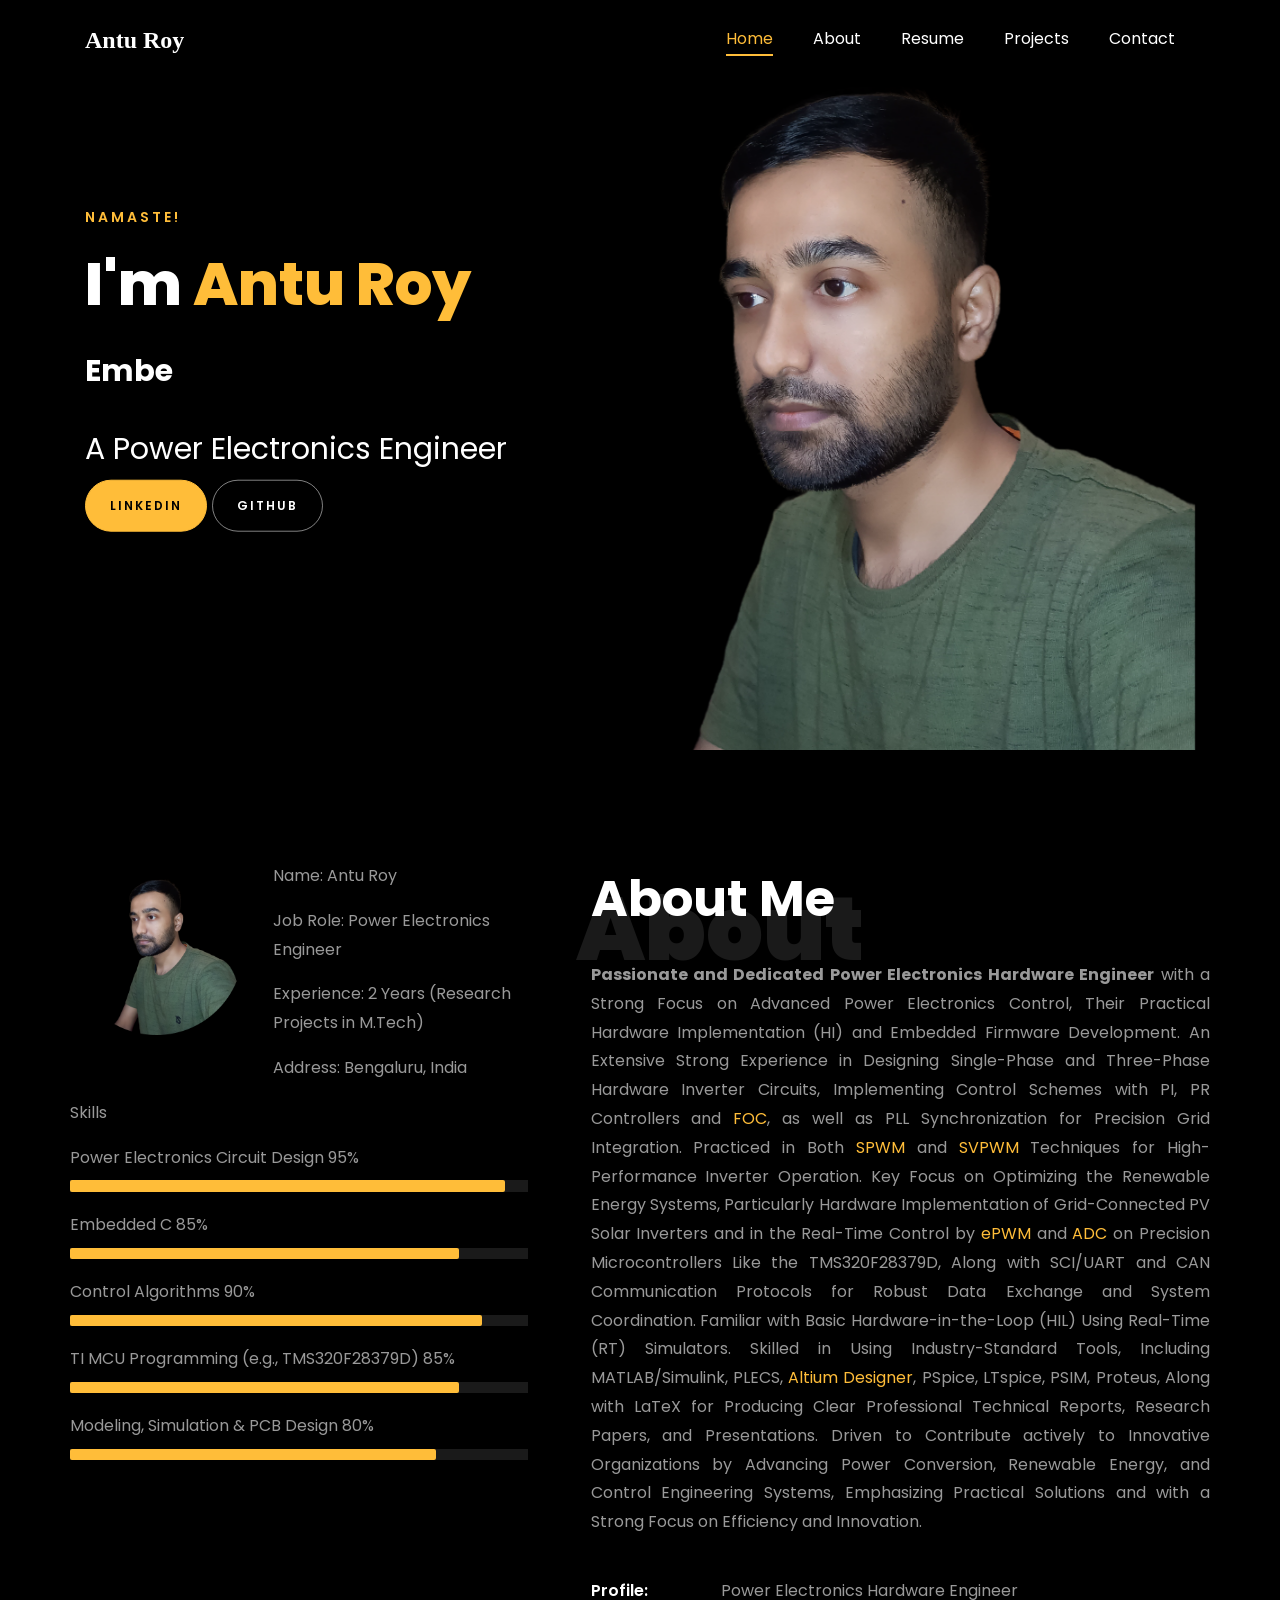
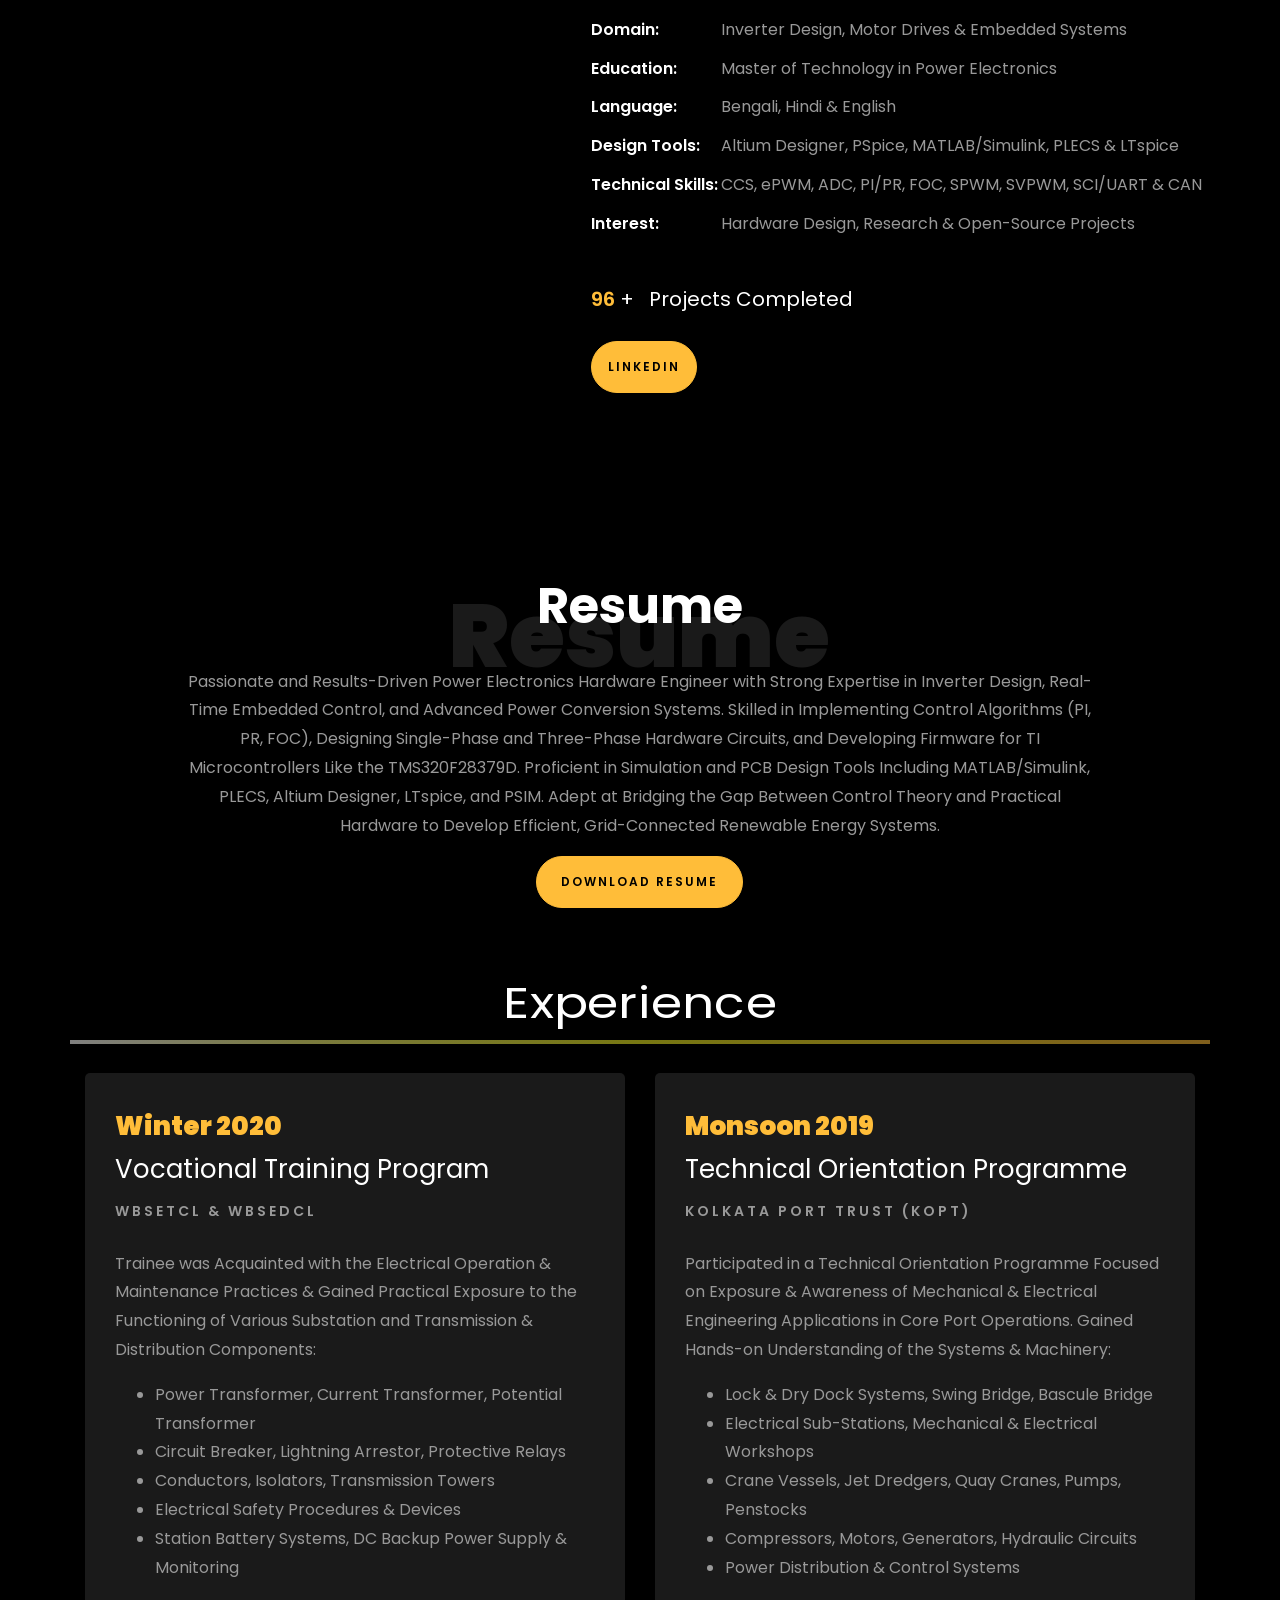
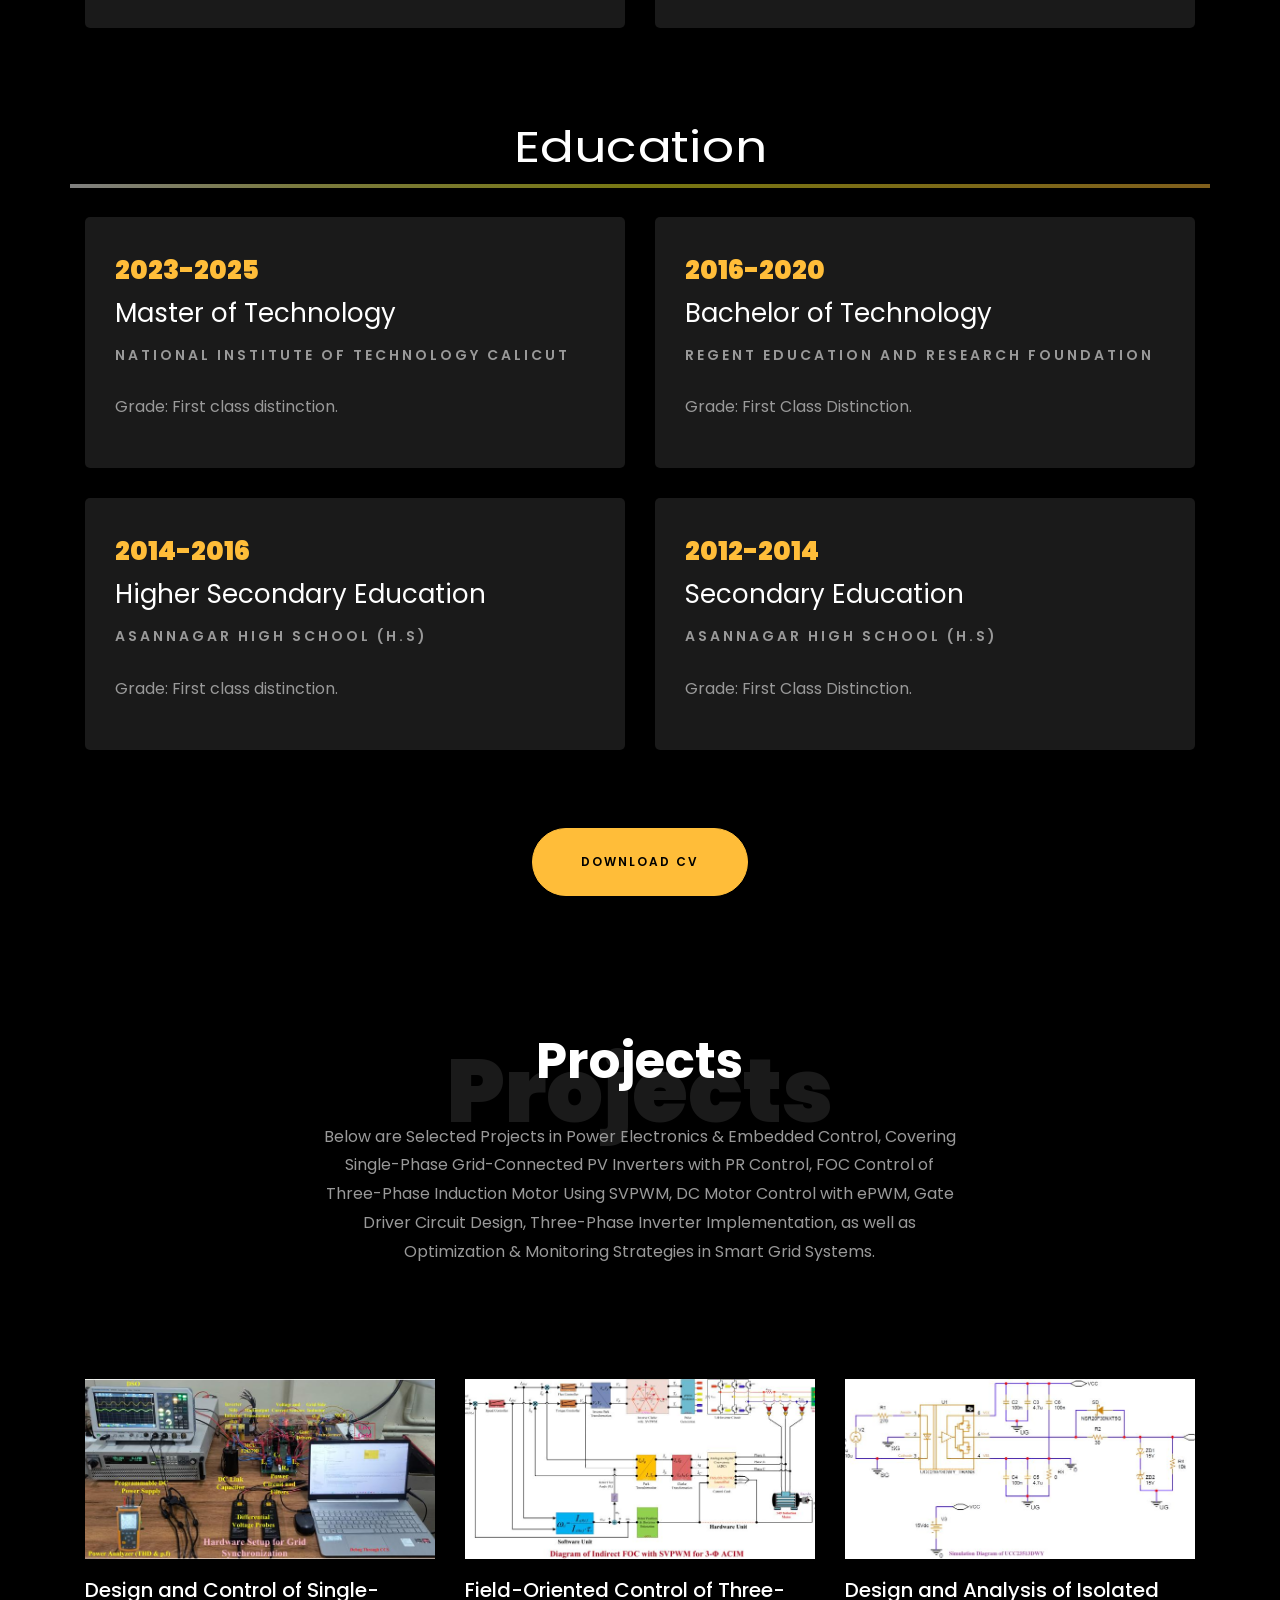
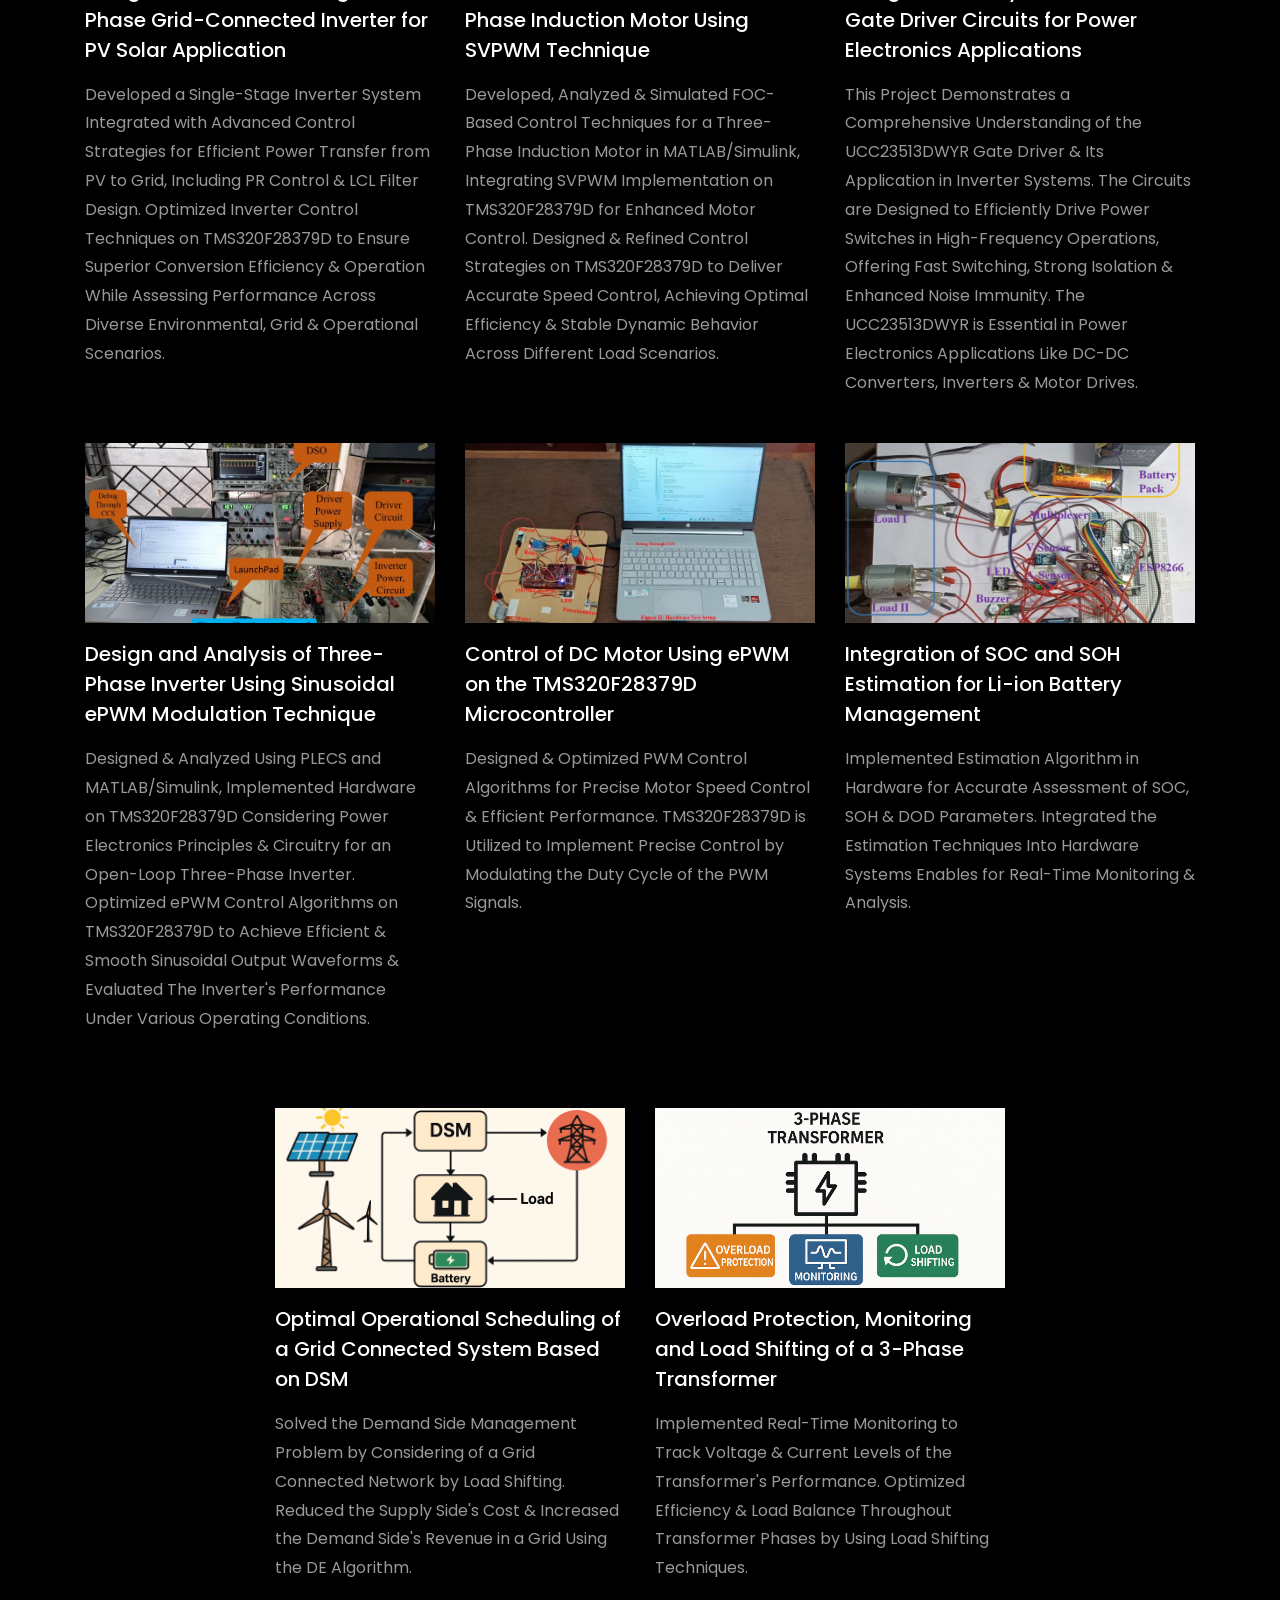
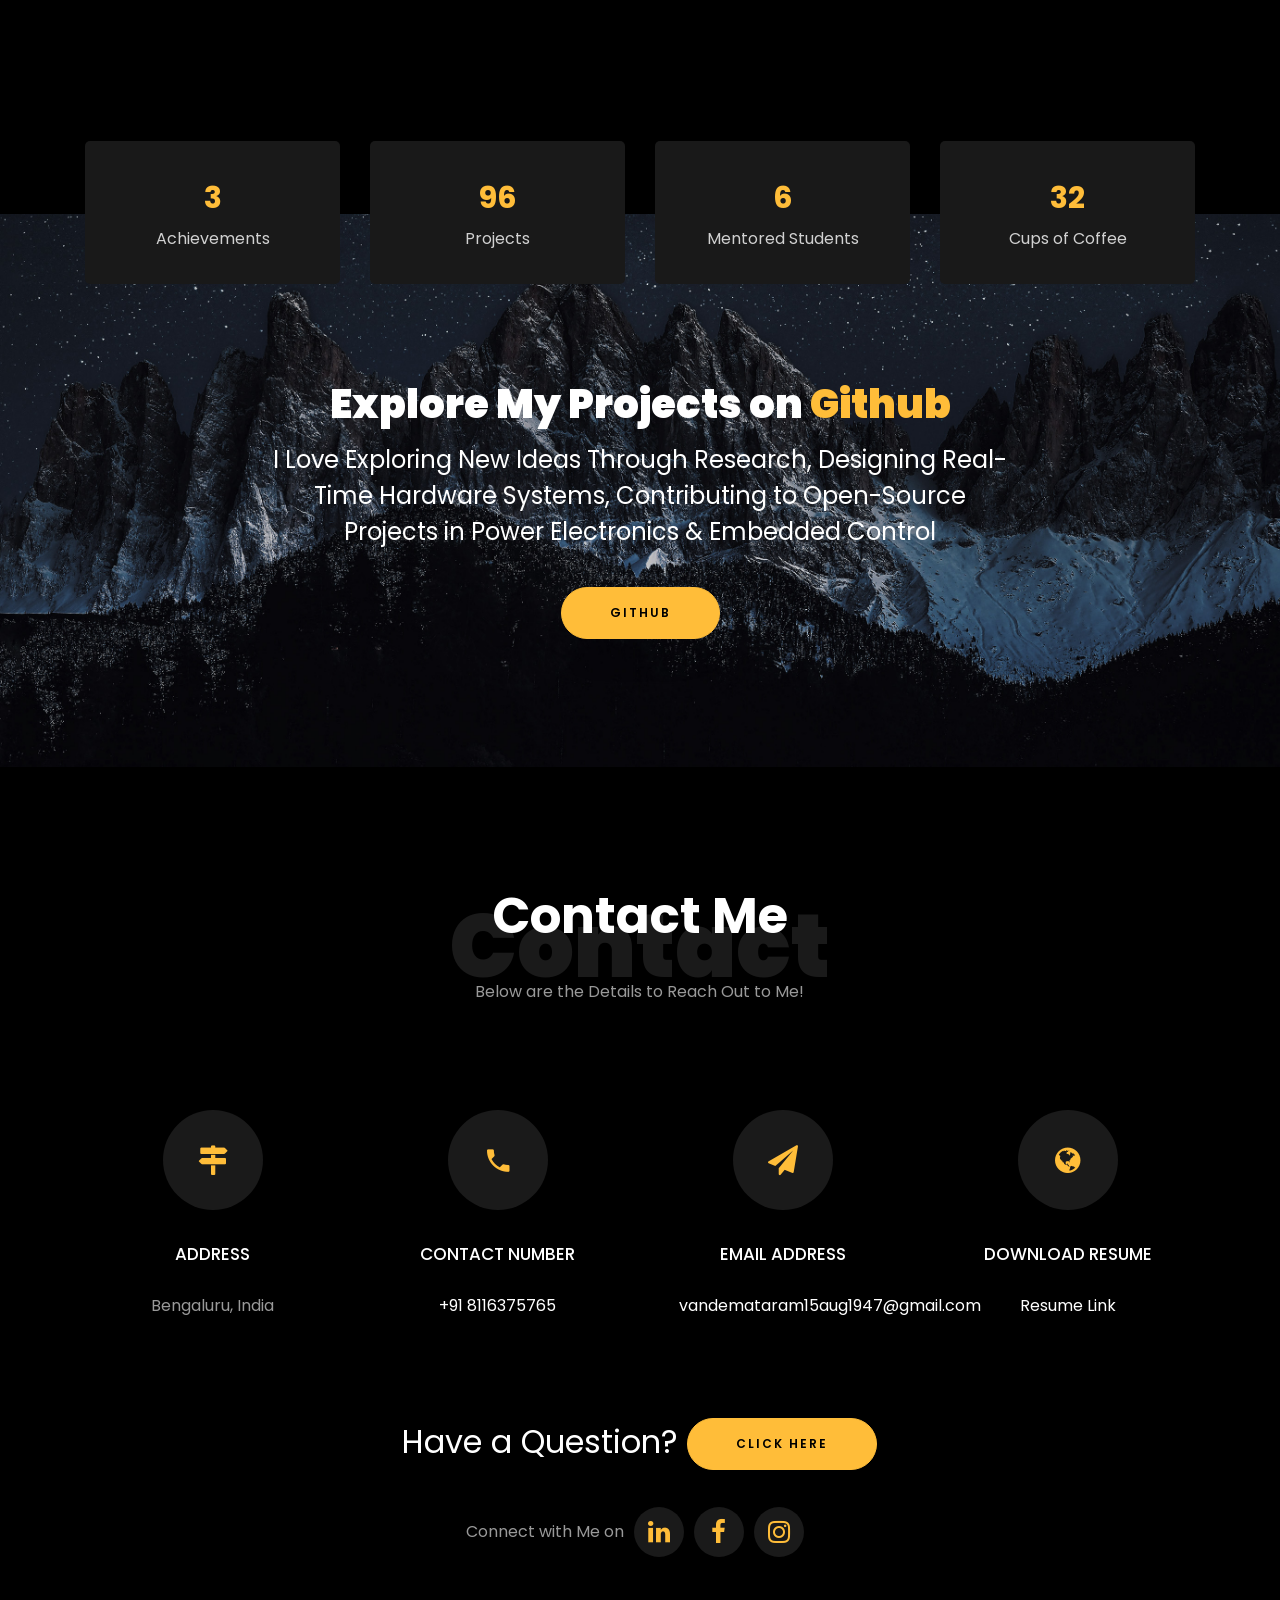
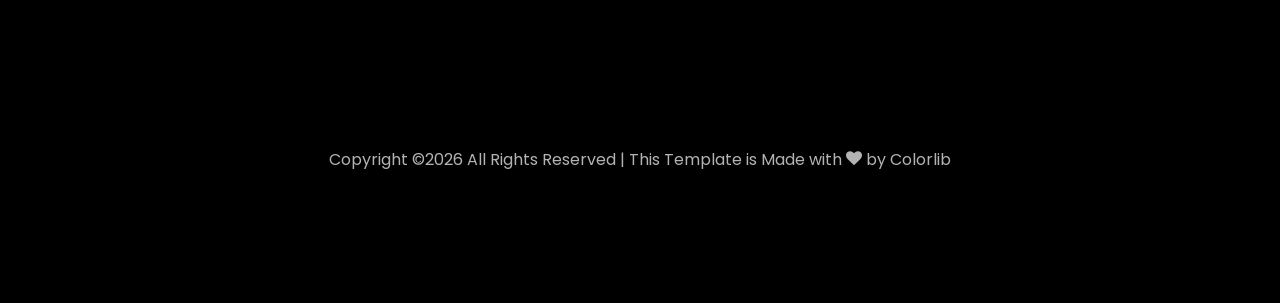
==== index.html @ 429d2560 "_base Commit." ====
<!DOCTYPE html>
<html lang="en">
  <head>
    <title>Antu Portfolio</title>
    <meta charset="utf-8">
    <meta name="viewport" content="width=device-width, initial-scale=1, shrink-to-fit=no">
    
    <link href="https://fonts.googleapis.com/css?family=Poppins:100,200,300,400,500,600,700,800,900" rel="stylesheet">

    <link rel="stylesheet" href="css/open-iconic-bootstrap.min.css">
    <link rel="stylesheet" href="css/animate.css">
    
    <link rel="stylesheet" href="css/owl.carousel.min.css">
    <link rel="stylesheet" href="css/owl.theme.default.min.css">
    <link rel="stylesheet" href="css/magnific-popup.css">

    <link rel="stylesheet" href="css/aos.css">

    <link rel="stylesheet" href="css/ionicons.min.css">
    
    <link rel="stylesheet" href="css/flaticon.css">
    <link rel="stylesheet" href="css/icomoon.css">
    <link rel="stylesheet" href="css/style.css">



<style>

/*======================================
//--//-->   ABOUT
======================================*/

.about-mf .box-shadow-full {
  padding-top: 4rem;
  padding-bottom: 4rem;
}

.about-mf .about-img {
  margin-bottom: 2rem;
}

.about-mf .about-img img {
  margin-left: 10px;
}


.skill-mf .progress {
  /* background-color: #cde1f8; */
  margin: .5rem 0 1.2rem 0;
  border-radius: 0;
  height: .7rem;
}

.skill-mf .progress .progress-bar {
  height: .7rem;
  background-color: #ffbd39;
}


/* Animation styles */
#typing-animation {
  position: relative;
  font-size: 30px;
  font-weight: bold;
  color: rgb(255, 255, 255);
  overflow: hidden;
  white-space: nowrap;
  animation: typing 3s steps(20, end) infinite;
}

#typing-animation:before {
  content: "";
  /* position: absolute; */
  top: 0;
  left: 0;
  width: 0;
  height: 100%;
  background-color: #ccc;
  animation: typing-cursor 0.5s ease-in-out infinite;
}

@keyframes typing {
  from {
    width: 0;
  }
  to {
    width: 100%;
  }
}

@keyframes typing-cursor {
  from {
    width: 5px;
  }
  to {
    width: 0;
  }
}


/* project image zoom effect */

.zoom-effect {
  overflow: hidden;
  transition: transform 0.3s ease-out;
}

.zoom-effect:hover {
  transform: scale(1.1);
}


</style>


  </head>
  <body data-spy="scroll" data-target=".site-navbar-target" data-offset="300">
	  
	  
    <nav class="navbar navbar-expand-lg navbar-dark ftco_navbar ftco-navbar-light site-navbar-target" id="ftco-navbar">
	    <div class="container">
	      <a class="navbar-brand" href="index.html">Antu Roy</a>
	      <button class="navbar-toggler js-fh5co-nav-toggle fh5co-nav-toggle" type="button" data-toggle="collapse" data-target="#ftco-nav" aria-controls="ftco-nav" aria-expanded="false" aria-label="Toggle navigation">
	        <span class="oi oi-menu"></span> Menu
	      </button>

	      <div class="collapse navbar-collapse" id="ftco-nav">
	        <ul class="navbar-nav nav ml-auto">
	          <li class="nav-item"><a href="#home-section" class="nav-link"><span>Home</span></a></li>
	          <li class="nav-item"><a href="#about-section" class="nav-link"><span>About</span></a></li>
	          <li class="nav-item"><a href="#resume-section" class="nav-link"><span>Resume</span></a></li>
	          <li class="nav-item"><a href="#project-section" class="nav-link"><span>Projects</span></a></li>
	          <li class="nav-item"><a href="#contact-section" class="nav-link"><span>Contact</span></a></li>
	        </ul>
	      </div>
	    </div>
	  </nav>
	  <section id="home-section" class="hero">
		  <div class="home-slider  owl-carousel">
	       <div class="slider-item ">
	      	<div class="overlay"></div>
	         <div class="container">
	          <div class="row d-md-flex no-gutters slider-text align-items-end justify-content-end" data-scrollax-parent="true">
	          	<div class="one-third js-fullheight order-md-last img" style="background-image:url(images/about-me.png);">
	          	 <div class="overlay"></div>
	          	</div>
		          <div class="one-forth d-flex  align-items-center ftco-animate" data-scrollax=" properties: { translateY: '70%' }">
		          	<div class="text">
		          		<span class="subheading">Namaste!</span>
			            <h1 class="mb-4 mt-3">I'm <span>Antu Roy</span></h1>

						<!-- Element to contain animated typing -->
						<span id="typing-animation"></span>

						<script>

						// Initialize the typing animation
						const typingAnimationElement = document.getElementById('typing-animation');

						// Create an array of typing text
						const typingTexts = [
						'Power Electronics Engineer  ',
						'Embedded Systems Developer  ',
						'Hindi Poet   ',
						];

						// Create a function to display the typing animation for a given text
						function playTypingAnimation(text) {
						// Loop through each character and add it to the element
						for (let i = 0; i < text.length; i++) {
							setTimeout(() => {
							typingAnimationElement.textContent += text[i];
							}, i * 200); // Increase the delay to slow down the typing animation
						}

						// Once the animation is complete, reset the text and start over
						setTimeout(() => {
							typingAnimationElement.textContent = '';
							playTypingAnimation(typingTexts[(typingTexts.indexOf(text) + 1) % typingTexts.length]);
						}, text.length * 200);
						}

						// Start the typing animation loop
						playTypingAnimation(typingTexts[0]);

						</script>

						<br>
						<br>
			            <h2>A Power Electronics Engineer</h2>
						<!-- <h2 class="d-flex" style="margin-bottom: 0">With over 5 years of experience</h2> -->
						<!-- <br> -->
			            <p><a href="https://www.linkedin.com/in/vandemataram1947/" class="btn btn-primary py-3 px-4">LinkedIn</a> 
							<a href="https://github.com/vandemataram15aug1947" class="btn btn-white btn-outline-white py-3 px-4">GitHub</a></p>
		            </div>
		          </div>
	        	</div>
	        </div>
	      </div>
		</div>
    </section>



    <section class="ftco-about img ftco-section ftco-no-pb" id="about-section">
    	<div class="container">
			<div class="row">
				<div class="row d-flex align-items-stretch">
				<!-- <div class="row d-flex"> -->
					<div class="col-md-6 col-lg-5 d-flex">
						<div class="img-about img d-flex align-items-stretch">
							<div class="overlay">
								<div class="row">
									<div class="col-sm-6 col-md-5">
									  <div class="about-img">
										<img src="images/about-me.png" class="img-fluid rounded b-shadow-a" alt="">
									  </div>
									</div>
									<!-- Details next to profile image -->
									<div class="col-sm-6 col-md-7">
									  <div class="about-info">
										<p><span class="title-s">Name: </span> <span>Antu Roy</span></p>
										<p><span class="title-s">Job Role: </span> <span>Power Electronics Engineer</span></p>
										<p><span class="title-s">Experience: </span> <span>2 Years (Research Projects in M.Tech)</span></p>
										<p><span class="title-s">Address: </span> <span>Bengaluru, India</span></p>
									  </div>
									</div>
								  </div>

								<div class="skill-mf">
									<p class="title-s">Skills</p>
									<span>Power Electronics Circuit Design</span> <span class="pull-right">95%</span>
									<div class="progress">
										<div class="progress-bar" role="progressbar" style="width: 95%;" aria-valuenow="95" aria-valuemin="0"
											aria-valuemax="100"></div>
									</div>
									
									<span>Embedded C</span> <span class="pull-right">85%</span>
									<div class="progress">
										<div class="progress-bar" role="progressbar" style="width: 85%" aria-valuenow="85" aria-valuemin="0"
											aria-valuemax="100"></div>
									</div>
									
									<span>Control Algorithms</span> <span class="pull-right">90%</span>
									<div class="progress">
										<div class="progress-bar" role="progressbar" style="width: 90%" aria-valuenow="90" aria-valuemin="0"
											aria-valuemax="100"></div>
									</div>
									
									<span>TI MCU Programming (e.g., TMS320F28379D)</span> <span class="pull-right">85%</span>
									<div class="progress">
										<div class="progress-bar" role="progressbar" style="width: 85%" aria-valuenow="85" aria-valuemin="0"
											aria-valuemax="100"></div>
									</div>
									
									<span>Modeling, Simulation &amp; PCB Design</span> <span class="pull-right">80%</span>
									<div class="progress">
										<div class="progress-bar" role="progressbar" style="width: 80%" aria-valuenow="80" aria-valuemin="0"
											aria-valuemax="100"></div>
									</div>
								</div>
							</div>
						</div>
					</div>
					
					<div class="col-md-6 col-lg-7 pl-lg-5 pb-5">
						<div class="row justify-content-start pb-3">
							<div class="col-md-12 heading-section ftco-animate">
								
								<h1 class="big">About</h1>
                                <h2 class="mb-4">About Me</h2>

                                <p style="text-align: justify;">
                                <strong>Passionate and Dedicated Power Electronics Hardware Engineer</strong> with a Strong Focus on Advanced Power Electronics Control, Their Practical Hardware Implementation (HI) and Embedded Firmware Development. An Extensive Strong Experience in Designing Single-Phase and Three-Phase Hardware Inverter Circuits, Implementing Control Schemes with PI, PR Controllers and 
                                <a href="https://github.com/vandemataram15aug1947/Indirect_Sensor_Based_FOC_of_Three_Phase_ACIM_Using_SVPWM" target="_blank">FOC</a>, 
                                as well as PLL Synchronization for Precision Grid Integration. Practiced in Both 
                                <a href="https://github.com/vandemataram15aug1947/Single_Phase_Inverter_by_YouT/tree/Single_Phase_Inverter_by_YouT" target="_blank">SPWM</a> 
                                and 
                                <a href="https://github.com/vandemataram15aug1947/SVPWM_Implementation_for_Three_Phase_Two_Level_Inverter" target="_blank">SVPWM</a> 
                                Techniques for High-Performance Inverter Operation. Key Focus on Optimizing the Renewable Energy Systems, Particularly Hardware Implementation of Grid-Connected PV Solar Inverters and in the Real-Time Control by 
                                <a href="https://github.com/vandemataram15aug1947/Code_for_Lab_of_DCPEC/tree/Code_for_Lab_of_DCPEC" target="_blank">ePWM</a> 
                                and 
                                <a href="https://github.com/vandemataram15aug1947/8_Temperature_Sensor_ADC_Register_Base/tree/8_Temperature_Sensor_ADC_Register_Base" target="_blank">ADC</a> 
                                on Precision Microcontrollers Like the TMS320F28379D, Along with SCI/UART and CAN Communication Protocols for Robust Data Exchange and System Coordination. Familiar with Basic Hardware-in-the-Loop (HIL) Using Real-Time (RT) Simulators. Skilled in Using Industry-Standard Tools, Including MATLAB/Simulink, PLECS, 
                                <a href="https://github.com/vandemataram15aug1947/Gate_Driver_Circuit_Design_by_Altium/tree/Gate_Driver_Circuit_Design_by_Altium" target="_blank">Altium Designer</a>, 
                                PSpice, LTspice, PSIM, Proteus, Along with LaTeX for Producing Clear Professional Technical Reports, Research Papers, and Presentations. Driven to Contribute actively to Innovative Organizations by Advancing Power Conversion, Renewable Energy, and Control Engineering Systems, Emphasizing Practical Solutions and with a Strong Focus on Efficiency and Innovation.
                                </p>

								<ul class="about-info mt-4 px-md-0 px-2">
                                <li class="d-flex"><span>Profile:</span> <span>Power Electronics Hardware Engineer</span></li>
                                <li class="d-flex"><span>Domain:</span> <span>Inverter Design, Motor Drives &amp; Embedded Systems</span></li>
                                <li class="d-flex"><span>Education:</span> <span>Master of Technology in Power Electronics</span></li>
                                <li class="d-flex"><span>Language:</span> <span>Bengali, Hindi &amp; English</span></li>
                                <li class="d-flex"><span>Design Tools:</span> <span>Altium Designer, PSpice, MATLAB/Simulink, PLECS &amp; LTspice</span></li>
                                <li class="d-flex"><span>Technical Skills:</span> <span> CCS, ePWM, ADC, PI/PR, FOC, SPWM, SVPWM, SCI/UART &amp; CAN</span></li>
                                <li class="d-flex"><span>Interest:</span> <span>Hardware Design, Research &amp; Open-Source Projects</span></li>
                               </ul>

							</div>
						</div>


						<div class="counter-wrap ftco-animate d-flex mt-md-3">
							<div class="text">
								<p class="mb-4">
									<span class="number" data-number="150">0</span> <span>+</span>
									<span>&nbsp; Projects Completed</span>
								</p>
								<p><a href="https://www.linkedin.com/in/vandemataram1947/" class="btn btn-primary py-3 px-3">LinkedIn</a></p>
							</div>
						</div>
					</div>
				</div>
			</div>
		</div>
    </section>



	
    <section class="ftco-section ftco-no-pb" id="resume-section">
    	<div class="container">
    		<div class="row justify-content-center pb-5">
          <div class="col-md-10 heading-section text-center ftco-animate">
          	<h1 class="big big-2">Resume</h1>
            <h2 class="mb-4">Resume</h2>
            <p>Passionate and Results-Driven Power Electronics Hardware Engineer with Strong Expertise in Inverter Design, Real-Time Embedded Control, and Advanced Power Conversion Systems. Skilled in Implementing Control Algorithms (PI, PR, FOC), Designing Single-Phase and Three-Phase Hardware Circuits, and Developing Firmware for TI Microcontrollers Like the TMS320F28379D. Proficient in Simulation and PCB Design Tools Including MATLAB/Simulink, PLECS, Altium Designer, LTspice, and PSIM. Adept at Bridging the Gap Between Control Theory and Practical Hardware to Develop Efficient, Grid-Connected Renewable Energy Systems.</p>
			<p><a href="Resume/ANTU_ROY_8116375765.pdf" class="btn btn-primary py-3 px-4" target="_blank" download>Download Resume</a></p>
          </div>
        </div>


		

		<div class="row">
			<h1 class="big-4">Experience</h1>
			<div class="underline"></div>
		</div>
		<br>
		
		<div class="row">
				<div class="col-md-6">
					<div class="resume-wrap ftco-animate">
						<span class="date">Winter 2020</span>
						<h2>Vocational Training Program</h2>
						<span class="position">WBSETCL &amp; WBSEDCL</span>
						<p class="mt-4">Trainee was Acquainted with the Electrical Operation &amp; Maintenance Practices &amp; Gained Practical Exposure to the Functioning of Various Substation and Transmission &amp; Distribution Components: 
							<ul>
								<li>Power Transformer, Current Transformer, Potential Transformer</li>
								<li>Circuit Breaker, Lightning Arrestor, Protective Relays</li>
								<li>Conductors, Isolators, Transmission Towers</li>
								<li>Electrical Safety Procedures &amp; Devices</li>
								<li>Station Battery Systems, DC Backup Power Supply &amp; Monitoring</li>
							</ul>
						</p>
					</div>

				</div>

				<div class="col-md-6">
					<div class="resume-wrap ftco-animate">
						<span class="date">Monsoon 2019</span>
						<h2>Technical Orientation Programme</h2>
						<span class="position">Kolkata Port Trust (KoPT)</span>
						<p class="mt-4">Participated in a Technical Orientation Programme Focused on Exposure &amp; Awareness of Mechanical &amp; Electrical Engineering Applications in Core Port Operations. Gained Hands-on Understanding of the Systems &amp; Machinery: 
							<ul>
								<li>Lock & Dry Dock Systems, Swing Bridge, Bascule Bridge</li>
                                <li>Electrical Sub-Stations, Mechanical & Electrical Workshops</li>
                                <li>Crane Vessels, Jet Dredgers, Quay Cranes, Pumps, Penstocks</li>
                                <li>Compressors, Motors, Generators, Hydraulic Circuits</li>
                                <li>Power Distribution &amp; Control Systems</li>
							</ul>
						</p>
					</div>

				</div>
			</div>

		<br>
		<br>

		<div class="row">
			<h1 class="big-4">Education</h1>
			<div class="underline"></div>
		</div>
		<br>
		
			<div class="row">
    			<div class="col-md-6">
    				<div class="resume-wrap ftco-animate">
    					<span class="date">2023-2025</span>
    					<h2>Master of Technology</h2>
    					<span class="position">National Institute of Technology Calicut</span>
    					<p class="mt-4">Grade: First class distinction.</p>
    				</div>
    			</div>

    			<div class="col-md-6">
    				<div class="resume-wrap ftco-animate">
    					<span class="date">2016-2020</span>
    					<h2>Bachelor of Technology</h2>
    					<span class="position">Regent Education and Research Foundation</span>
    					<p class="mt-4">Grade: First Class Distinction.</p>
    				</div>
				</div>

				<div class="col-md-6">
    				<div class="resume-wrap ftco-animate">
    					<span class="date">2014-2016</span>
    					<h2>Higher Secondary Education</h2>
    					<span class="position">Asannagar High School (H.S)</span>
    					<p class="mt-4">Grade: First class distinction.</p>
    				</div>
    			</div>

    			<div class="col-md-6">
    				<div class="resume-wrap ftco-animate">
    					<span class="date">2012-2014</span>
    					<h2>Secondary Education</h2>
    					<span class="position">Asannagar High School (H.S)</span>
    					<p class="mt-4">Grade: First Class Distinction.</p>
    				</div>
				</div>
    		</div>

    		<div class="row justify-content-center mt-5">
    			<div class="col-md-6 text-center ftco-animate">
    				<p><a href="Resume/ANTU_ROY_8116375765.pdf" class="btn btn-primary py-4 px-5">Download CV</a></p>
    			</div>
    		</div>
    	</div>
    </section>

   

    <section class="ftco-section" id="project-section">
      <div class="container">
        <div class="row justify-content-center mb-5 pb-5">
          <div class="col-md-7 heading-section text-center ftco-animate">
            <h1 class="big big-2">Projects</h1>
            <h2 class="mb-4">Projects</h2>
            <p>Below are Selected Projects in Power Electronics &amp; Embedded Control, Covering Single-Phase Grid-Connected PV Inverters with PR Control, FOC Control of Three-Phase Induction Motor Using SVPWM, DC Motor Control with ePWM, Gate Driver Circuit Design, Three-Phase Inverter Implementation, as well as Optimization &amp; Monitoring Strategies in Smart Grid Systems.</p>
          </div>
        </div>
        <div class="row d-flex">
          <div class="col-md-4 d-flex ftco-animate">
          	<div class="blog-entry justify-content-end">
              <a href="https://github.com/vandemataram15aug1947/Single_Phase_Grid_Connected_PV_Inverter" class="block-20 zoom-effect" style="background-image: url('images/Project_1.jpeg');">
              </a>
              <div class="text mt-3 float-right d-block">

                <h3 class="heading"><a href="https://github.com/vandemataram15aug1947/Single_Phase_Grid_Connected_PV_Inverter"> Design and Control of Single-Phase Grid-Connected Inverter for PV Solar Application</a></h3>
                <p>Developed a Single-Stage Inverter System Integrated with Advanced Control Strategies for Efficient Power Transfer from PV to Grid, Including PR Control &amp; LCL Filter Design. Optimized Inverter Control Techniques on TMS320F28379D to Ensure Superior Conversion Efficiency &amp; Operation While Assessing Performance Across Diverse Environmental, Grid &amp; Operational Scenarios.</p>
              </div>
            </div>
          </div>
          <div class="col-md-4 d-flex ftco-animate">
          	<div class="blog-entry justify-content-end">
              <a href="https://github.com/vandemataram15aug1947/Indirect_Sensor_Based_FOC_of_Three_Phase_ACIM_Using_SVPWM" class="block-20 zoom-effect" style="background-image: url('images/Project_2.jpeg');">
              </a>
              <div class="text mt-3 float-right d-block">

                <h3 class="heading"><a href="https://github.com/vandemataram15aug1947/Indirect_Sensor_Based_FOC_of_Three_Phase_ACIM_Using_SVPWM">Field-Oriented Control of Three-Phase Induction Motor Using SVPWM Technique</a></h3>
                <p>Developed, Analyzed &amp; Simulated FOC-Based Control Techniques for a Three-Phase Induction Motor in MATLAB/Simulink, Integrating SVPWM Implementation on TMS320F28379D for Enhanced Motor Control. Designed &amp; Refined Control Strategies on TMS320F28379D to Deliver Accurate Speed Control, Achieving Optimal Efficiency &amp; Stable Dynamic Behavior Across Different Load Scenarios.</p>
              </div>
            </div>
          </div>
          <div class="col-md-4 d-flex ftco-animate">
          	<div class="blog-entry">
              <a href="https://github.com/vandemataram15aug1947/Design_and_Development_of_an_Isolated_Gate_Driver_Circuit" class="block-20 zoom-effect" style="background-image: url('images/Project_3.jpeg');">
              </a>
              <div class="text mt-3 float-right d-block">

                <h3 class="heading"><a href="https://github.com/vandemataram15aug1947/Design_and_Development_of_an_Isolated_Gate_Driver_Circuit">Design and Analysis of Isolated Gate Driver Circuits for Power Electronics Applications</a></h3>
                <p>This Project Demonstrates a Comprehensive Understanding of the UCC23513DWYR Gate Driver &amp; Its Application in Inverter Systems. The Circuits are Designed to Efficiently Drive Power Switches in High-Frequency Operations, Offering Fast Switching, Strong Isolation &amp; Enhanced Noise Immunity. The UCC23513DWYR is Essential in Power Electronics Applications Like DC-DC Converters, Inverters &amp; Motor Drives.</p>
              </div>
            </div>
          </div>

		  <div class="col-md-4 d-flex ftco-animate">
          	<div class="blog-entry">
              <a href="https://github.com/vandemataram15aug1947/Design_and_Analysis_of_3_Phase_Inverter_Using_Sinusoidal_ePWM_Modulation_Technique" class="block-20 zoom-effect" style="background-image: url('images/Project_4.jpeg');">
              </a>
              <div class="text mt-3 float-right d-block">

                <h3 class="heading"><a href="https://github.com/vandemataram15aug1947/Design_and_Analysis_of_3_Phase_Inverter_Using_Sinusoidal_ePWM_Modulation_Technique">Design and Analysis of Three-Phase Inverter Using Sinusoidal ePWM Modulation Technique</a></h3>
                <p>Designed &amp; Analyzed Using PLECS and MATLAB/Simulink, Implemented Hardware on TMS320F28379D Considering Power Electronics Principles &amp; Circuitry for an Open-Loop Three-Phase Inverter. Optimized ePWM Control Algorithms on TMS320F28379D to Achieve Efficient &amp; Smooth Sinusoidal Output Waveforms &amp; Evaluated The Inverter's Performance Under Various Operating Conditions.</p>
              </div>
            </div>
          </div>

		  <div class="col-md-4 d-flex ftco-animate">
          	<div class="blog-entry">
              <a href="https://github.com/vandemataram15aug1947/Speed_Control_of_a_DC_Motor_Using_ePWM_on_the_TMS320F28379D_Microcontroller" class="block-20 zoom-effect" style="background-image: url('images/Project_5.jpeg');">
              </a>
              <div class="text mt-3 float-right d-block">

                <h3 class="heading"><a href="https://github.com/vandemataram15aug1947/Speed_Control_of_a_DC_Motor_Using_ePWM_on_the_TMS320F28379D_Microcontroller">Control of DC Motor Using ePWM on the TMS320F28379D Microcontroller</a></h3>
                <p>Designed &amp; Optimized PWM Control Algorithms for Precise Motor Speed Control &amp; Efficient Performance. TMS320F28379D is Utilized to Implement Precise Control by Modulating the Duty Cycle of the PWM Signals.</p>
              </div>
            </div>
          </div>


		  <div class="col-md-4 d-flex ftco-animate">
          	<div class="blog-entry">
              <a href="https://github.com/vandemataram15aug1947/Integration_of_SOC_and_SOH_Estimation_for_Li_ion_Battery_Management" class="block-20 zoom-effect" style="background-image: url('images/Project_6.jpeg');">
              </a>
              <div class="text mt-3 float-right d-block">

                <h3 class="heading"><a href="https://github.com/vandemataram15aug1947/Integration_of_SOC_and_SOH_Estimation_for_Li_ion_Battery_Management">Integration of SOC and SOH Estimation for Li-ion Battery Management</a></h3>
                <p>Implemented Estimation Algorithm in Hardware for Accurate Assessment of SOC, SOH &amp; DOD Parameters. Integrated the Estimation Techniques Into Hardware Systems Enables for Real-Time Monitoring &amp; Analysis.</p>
              </div>
            </div>
          </div>
        </div>
	<br>
		<!-- added justify-content-center to center align the last two projects -->
		<div class="row d-flex justify-content-center">  
			<div class="col-md-4 d-flex ftco-animate">
				<div class="blog-entry justify-content-end">
				<a href="https://github.com/vandemataram15aug1947/Optimal_Operational_Scheduling_of_a_Grid_Connected_System_Based_on_DSM" class="block-20 zoom-effect" style="background-image: url('images/Project_7.png');">
				</a>
				<div class="text mt-3 float-right d-block">
  
				  <h3 class="heading"><a href="https://github.com/vandemataram15aug1947/Optimal_Operational_Scheduling_of_a_Grid_Connected_System_Based_on_DSM">Optimal Operational Scheduling of a Grid Connected System Based on DSM</a></h3>
				  <p>Solved the Demand Side Management Problem by Considering of a Grid Connected Network by Load Shifting. Reduced the Supply Side's Cost &amp; Increased the Demand Side's Revenue in a Grid Using the DE Algorithm.</p>
				</div>
			  </div>
			</div>
			<div class="col-md-4 d-flex ftco-animate">
				<div class="blog-entry justify-content-end">
				<a href="https://github.com/vandemataram15aug1947/Overload_Protection_Monitoring_and_Load_Shifting_of_a_3_Phase_Transformer" class="block-20 zoom-effect" style="background-image: url('images/Project_8.png');">
				</a>
				<div class="text mt-3 float-right d-block">
  
				  <h3 class="heading"><a href="https://github.com/vandemataram15aug1947/Overload_Protection_Monitoring_and_Load_Shifting_of_a_3_Phase_Transformer">Overload Protection, Monitoring and Load Shifting of a 3-Phase Transformer</a></h3>
				  <p>Implemented Real-Time Monitoring to Track Voltage &amp; Current Levels of the Transformer's Performance. Optimized Efficiency &amp; Load Balance Throughout Transformer Phases by Using Load Shifting Techniques.</p>
				</div>
			  </div>
			</div>
		 </div>
	  </div>
    </section>

	<section class="ftco-section ftco-no-pt ftco-no-pb ftco-counter img" id="section-counter">
      <div class="container">
		<div class="row d-md-flex align-items-center">
          <div class="col-md d-flex justify-content-center counter-wrap ftco-animate">
            <div class="block-18">
              <div class="text">
                <strong class="number" data-number="5">0</strong>
                <span>Achievements</span>
              </div>
            </div>
          </div>
          <div class="col-md d-flex justify-content-center counter-wrap ftco-animate">
            <div class="block-18">
              <div class="text">
                <strong class="number" data-number="150">0</strong>
                <span>Projects</span>
              </div>
            </div>
          </div>
          <div class="col-md d-flex justify-content-center counter-wrap ftco-animate">
            <div class="block-18">
              <div class="text">
                <strong class="number" data-number="10">0</strong>
                <span>Mentored Students</span>
              </div>
            </div>
          </div>
          <div class="col-md d-flex justify-content-center counter-wrap ftco-animate">
            <div class="block-18">
              <div class="text">
                <strong class="number" data-number="50">0</strong>
                <span>Cups of Coffee</span>
              </div>
            </div>
          </div>
        </div>
      </div>
	
	  <div class="ftco-section ftco-hireme img margin-top" style="background-image: url(images/bg_1.jpg)">
			<!-- <div class="container"> -->
				<div class="row justify-content-center">
					<div class="col-md-7 ftco-animate text-center">
						<h2>Explore My Projects on<span> Github  </span> </h2>
						<div class="heading"> <h4> I Love Exploring New Ideas Through Research, Designing Real-Time Hardware Systems, Contributing to Open-Source Projects in Power Electronics &amp; Embedded Control </h4>
						<br>
						<p><a href="https://github.com/vandemataram15aug1947" class="btn btn-primary py-3 px-5">GitHub</a></p>
						</div>
					</div>
				</div>
			<!-- </div> -->
		</div>
	</section>



    <section class="ftco-section contact-section ftco-no-pb" id="contact-section">
      <div class="container">
      	<div class="row justify-content-center mb-5 pb-3">
          <div class="col-md-7 heading-section text-center ftco-animate">
            <h1 class="big big-2">Contact</h1>
            <h2 class="mb-4">Contact Me</h2>
            <p>Below are the Details to Reach Out to Me!</p>
          </div>
        </div>

        <div class="row d-flex contact-info mb-5">
          <div class="col-md-6 col-lg-3 d-flex ftco-animate">
          	<div class="align-self-stretch box p-4 text-center">
          		<div class="icon d-flex align-items-center justify-content-center">
          			<span class="icon-map-signs"></span>
          		</div>
          		<h3 class="mb-4">Address</h3>
	            <p>Bengaluru, India</p>
	          </div>
          </div>
          <div class="col-md-6 col-lg-3 d-flex ftco-animate">
          	<div class="align-self-stretch box p-4 text-center">
          		<div class="icon d-flex align-items-center justify-content-center">
          			<span class="icon-phone2"></span>
          		</div>
          		<h3 class="mb-4">Contact Number</h3>
	            <p><a href="tel://0101010101">+91 8116375765</a></p>
	          </div>
          </div>
          <div class="col-md-6 col-lg-3 d-flex ftco-animate">
          	<div class="align-self-stretch box p-4 text-center">
          		<div class="icon d-flex align-items-center justify-content-center">
          			<span class="icon-paper-plane"></span>
          		</div>
          		<h3 class="mb-4">Email Address</h3>
	            <p><a href="https://formsubmit.co/vandemataram15aug1947@gmail.com">vandemataram15aug1947@gmail.com</a></p>
	          </div>
          </div>
          <div class="col-md-6 col-lg-3 d-flex ftco-animate">
          	<div class="align-self-stretch box p-4 text-center">
          		<div class="icon d-flex align-items-center justify-content-center">
          			<span class="icon-globe"></span>
          		</div>
          		<h3 class="mb-4">Download Resume</h3>
	            <p><a href="Resume/ANTU_ROY_8116375765.pdf">Resume Link</a></p>
	          </div>
          </div>
		  

		  <div class="container">
			<br>
			<br>
			<div class="row justify-content-center">
				<div class="col-md-7 ftco-animate text-center">
					<h2>Have a<span> Question?  </span> <a href="https://forms.gle/uLaTShUKXraAvHJ77" class="btn btn-primary py-3 px-5">Click Here</a> </h2>
				</div>
			</div>

			
	<!-- <div class="row justify-content-center">
  <div class="col-md-7 ftco-animate text-center">
    <h2 class="mb-4" style="color: orange; font-weight: bold;">
      Submit the Form Below to Get in Touch with Me
    </h2>
    <form action="https://formsubmit.co/vandemataram15aug1947@gmail.com" method="POST">
      <div class="form-group">
        <input type="text" name="name" class="form-control" placeholder="Enter Your Name" required>
      </div>
      <div class="form-group">
        <input type="email" name="email" class="form-control" placeholder="Enter Your Email" required>
      </div>
      <div class="form-group">
        <textarea name="message" class="form-control" rows="6" placeholder="Enter Your Message" required></textarea>
      </div>
      <div class="form-group">
        <button type="submit" class="btn btn-primary py-3 px-5">Submit</button>
      </div>
    </form>
  </div>
</div> -->


				<br>
					<ul class="ftco-footer-social list-unstyled d-flex justify-content-center align-items-center mb-0">
					  <li class="ftco-animate normal-txt">Connect with Me on</li>
					  <!-- <li class="ftco-animate"><a href="https://www.youtube.com/@RishabhMishraOfficial"><span class="icon-youtube"></span></a></li> -->
					  <li class="ftco-animate"><a href="https://www.linkedin.com/in/vandemataram1947/"><span class="icon-linkedin"></span></a></li>  
					  <!-- <li class="ftco-animate"><a href="https://twitter.com/rishabhnmishra"><span class="icon-twitter"></span></a></li> -->
					  <li class="ftco-animate"><a href="https://www.facebook.com/share/1CTYErvNRT/"><span class="icon-facebook"></span></a></li>
				      <li class="ftco-animate"><a href="https://www.instagram.com/"><span class="icon-instagram"></span></a></li>
					</ul>
				<br>
		   </div>
   </div>
 </section>


 
	
    <footer class="ftco-footer ftco-section">
		<div class="container">
		  <div class="row">
			<div class="col-md-12 text-center">
  
			  <p><!-- Link back to Colorlib can't be removed. Template is licensed under CC BY 3.0. -->
	Copyright &copy;<script>document.write(new Date().getFullYear());</script> All Rights Reserved | This Template is Made with <i class="icon-heart color-danger" aria-hidden="true"></i> by <a href="https://colorlib.com" target="_blank">Colorlib</a>
	<!-- Link back to Colorlib can't be removed. Template is licensed under CC BY 3.0. --></p>
			</div>
		  </div>
		</div>
	  </footer>


  <!-- loader -->
  <div id="ftco-loader" class="show fullscreen"><svg class="circular" width="48px" height="48px"><circle class="path-bg" cx="24" cy="24" r="22" fill="none" stroke-width="4" stroke="#eeeeee"/><circle class="path" cx="24" cy="24" r="22" fill="none" stroke-width="4" stroke-miterlimit="10" stroke="#F96D00"/></svg></div>


  <script src="js/jquery.min.js"></script>
  <script src="js/jquery-migrate-3.0.1.min.js"></script>
  <script src="js/popper.min.js"></script>
  <script src="js/bootstrap.min.js"></script>
  <script src="js/jquery.easing.1.3.js"></script>
  <script src="js/jquery.waypoints.min.js"></script>
  <script src="js/jquery.stellar.min.js"></script>
  <script src="js/owl.carousel.min.js"></script>
  <script src="js/jquery.magnific-popup.min.js"></script>
  <script src="js/aos.js"></script>
  <script src="js/jquery.animateNumber.min.js"></script>
  <script src="js/scrollax.min.js"></script>
  
  <script src="js/main.js"></script>
    
  </body>
</html>
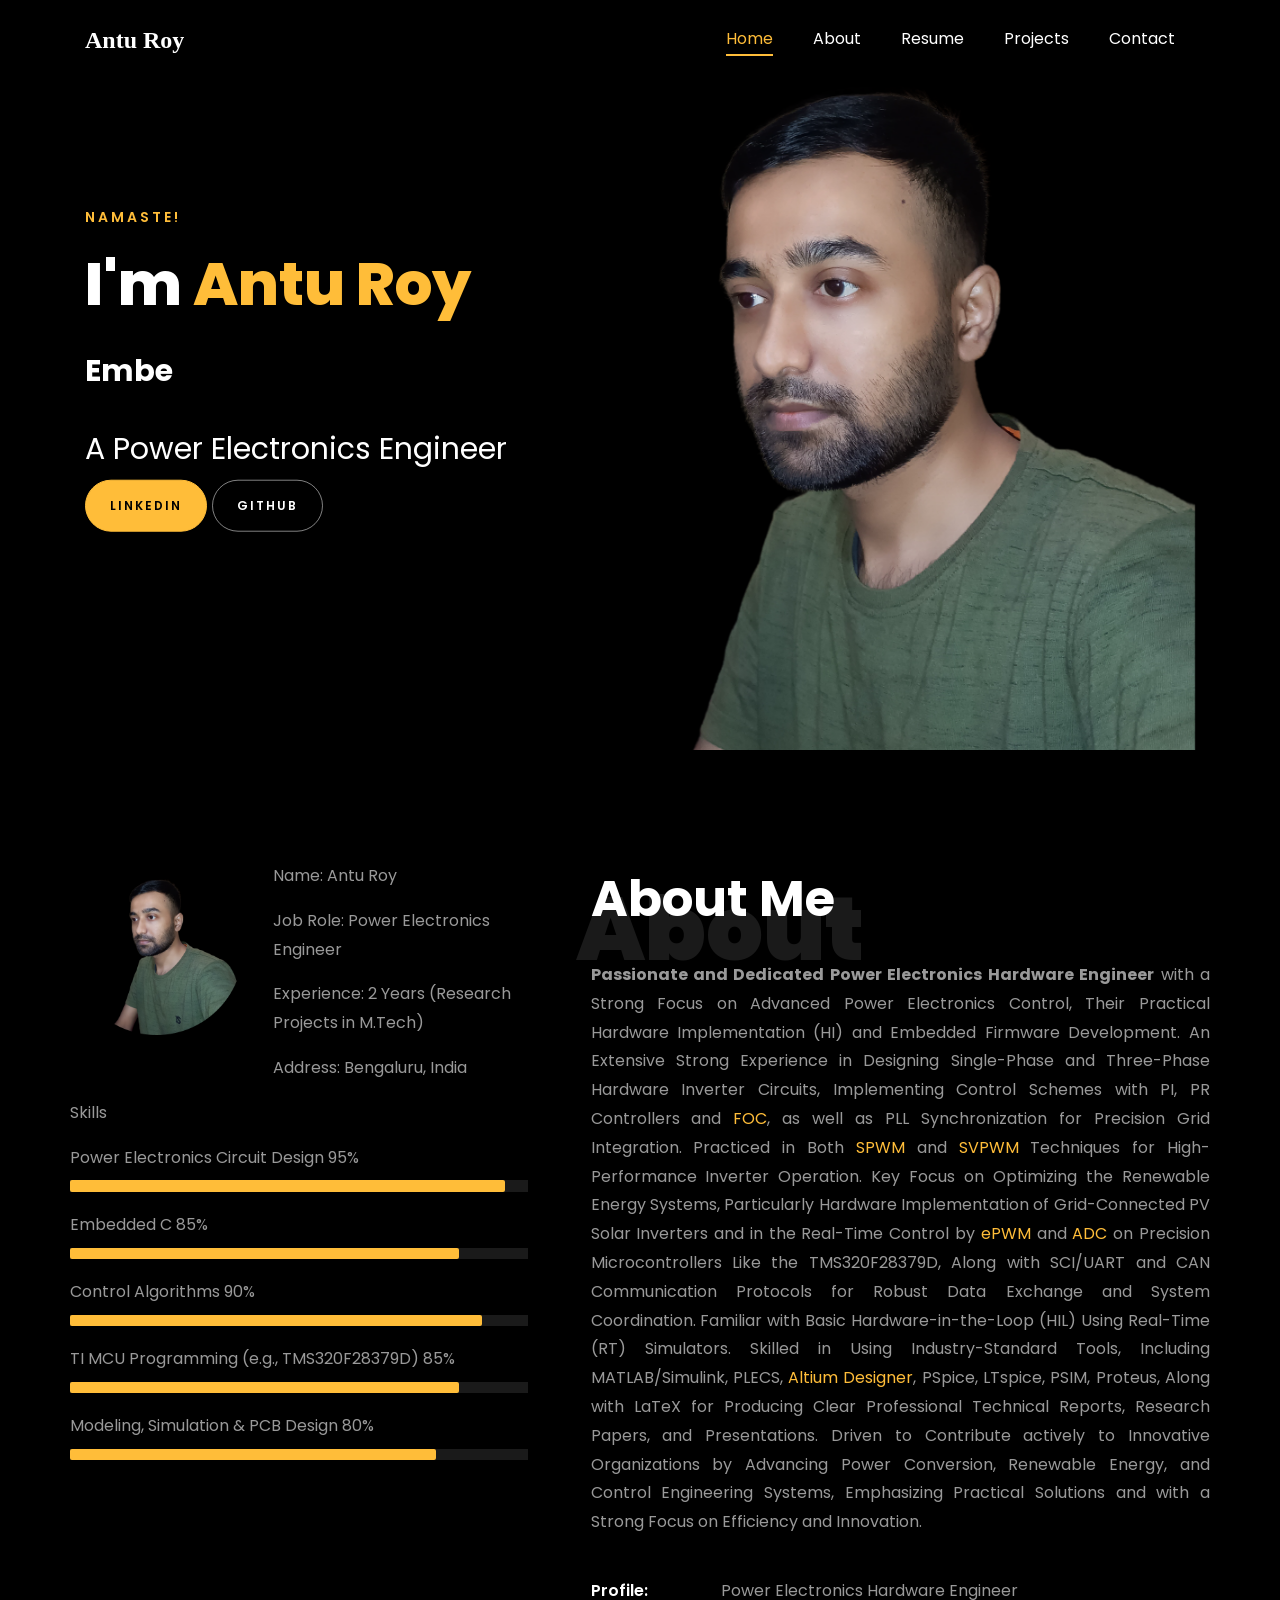
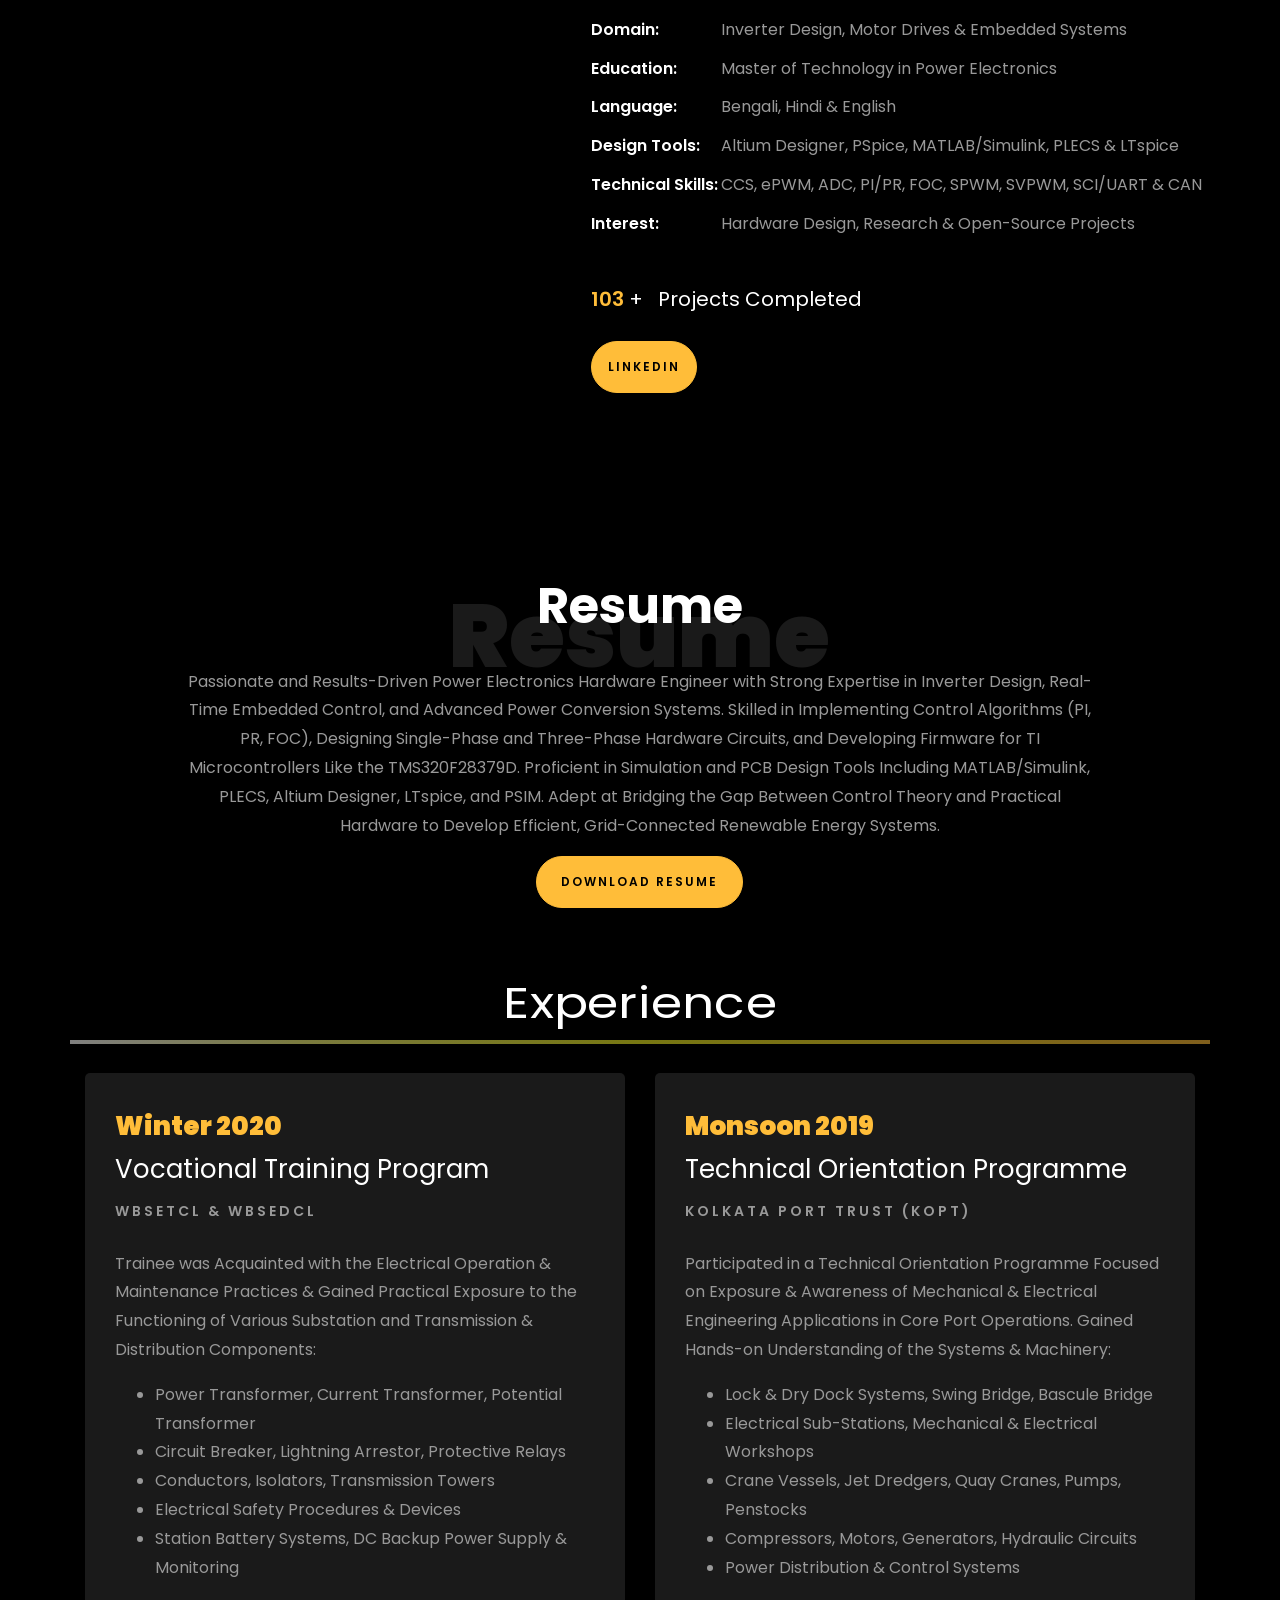
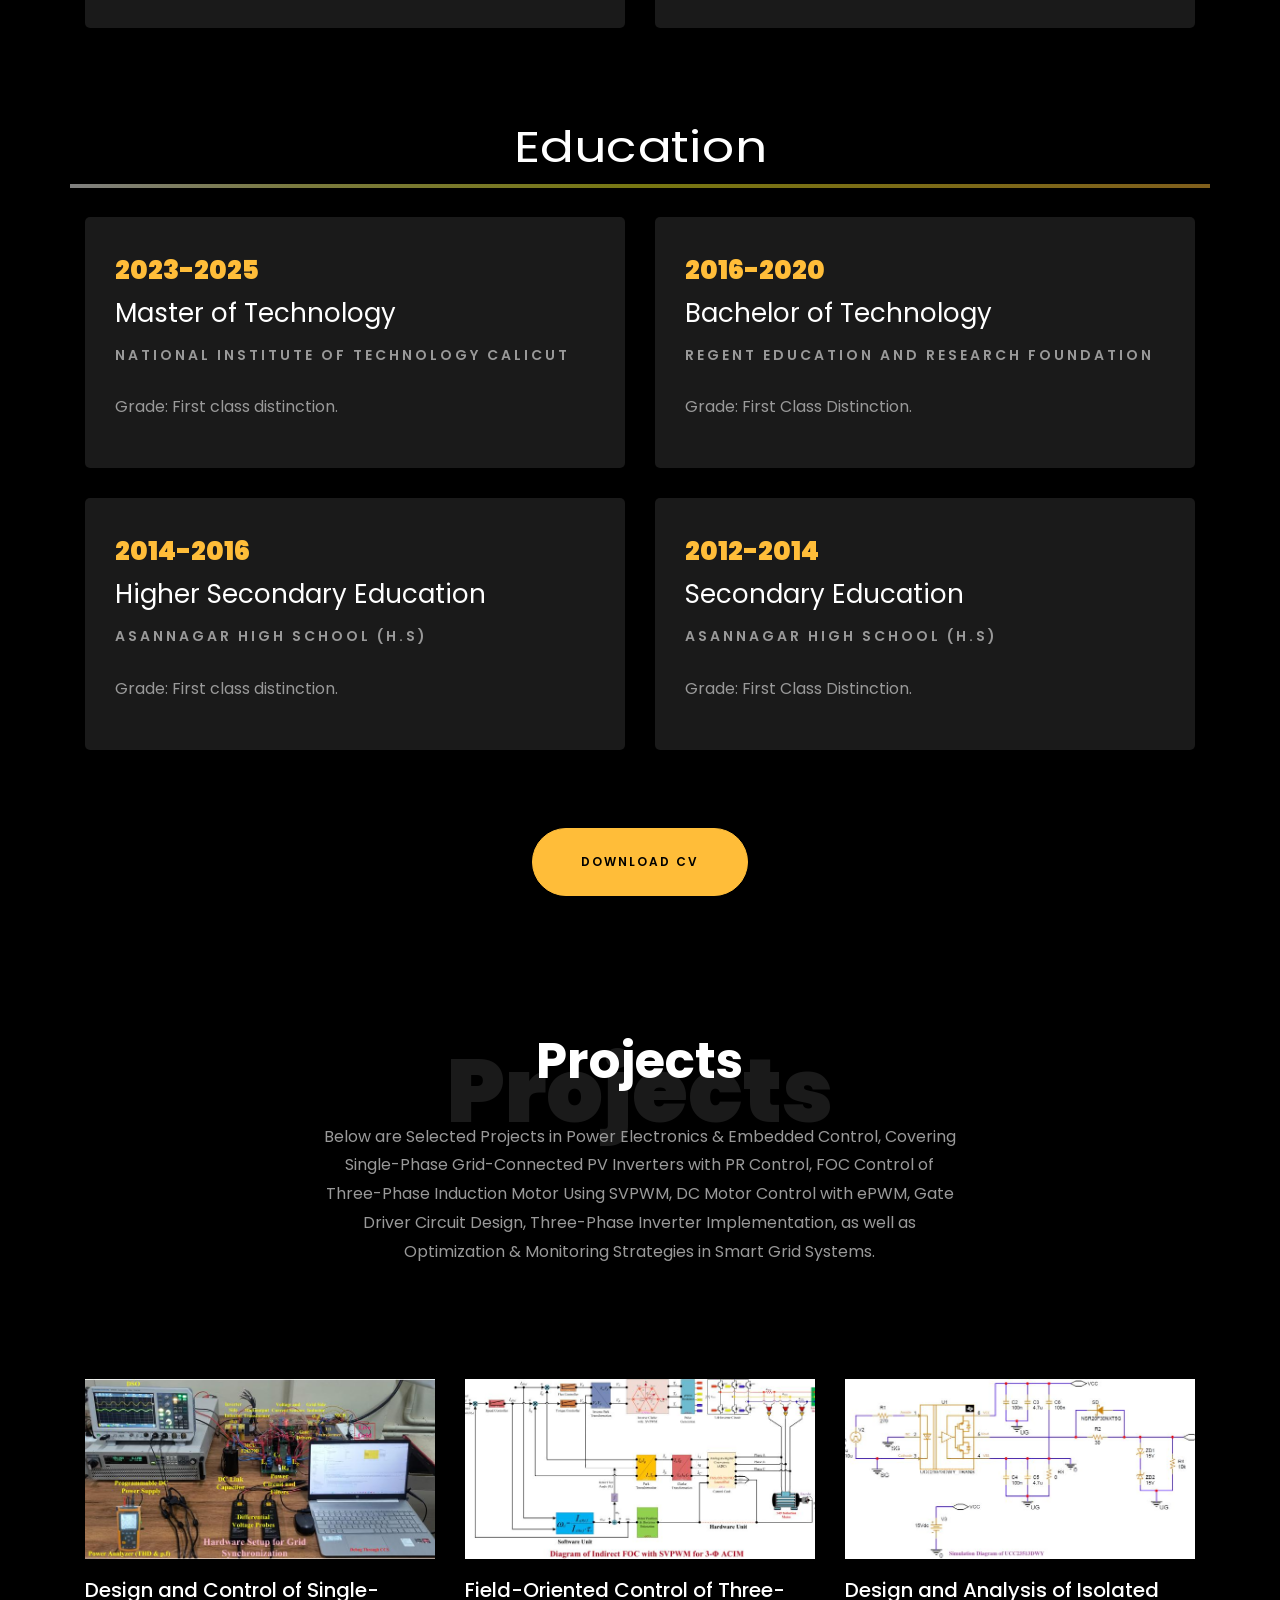
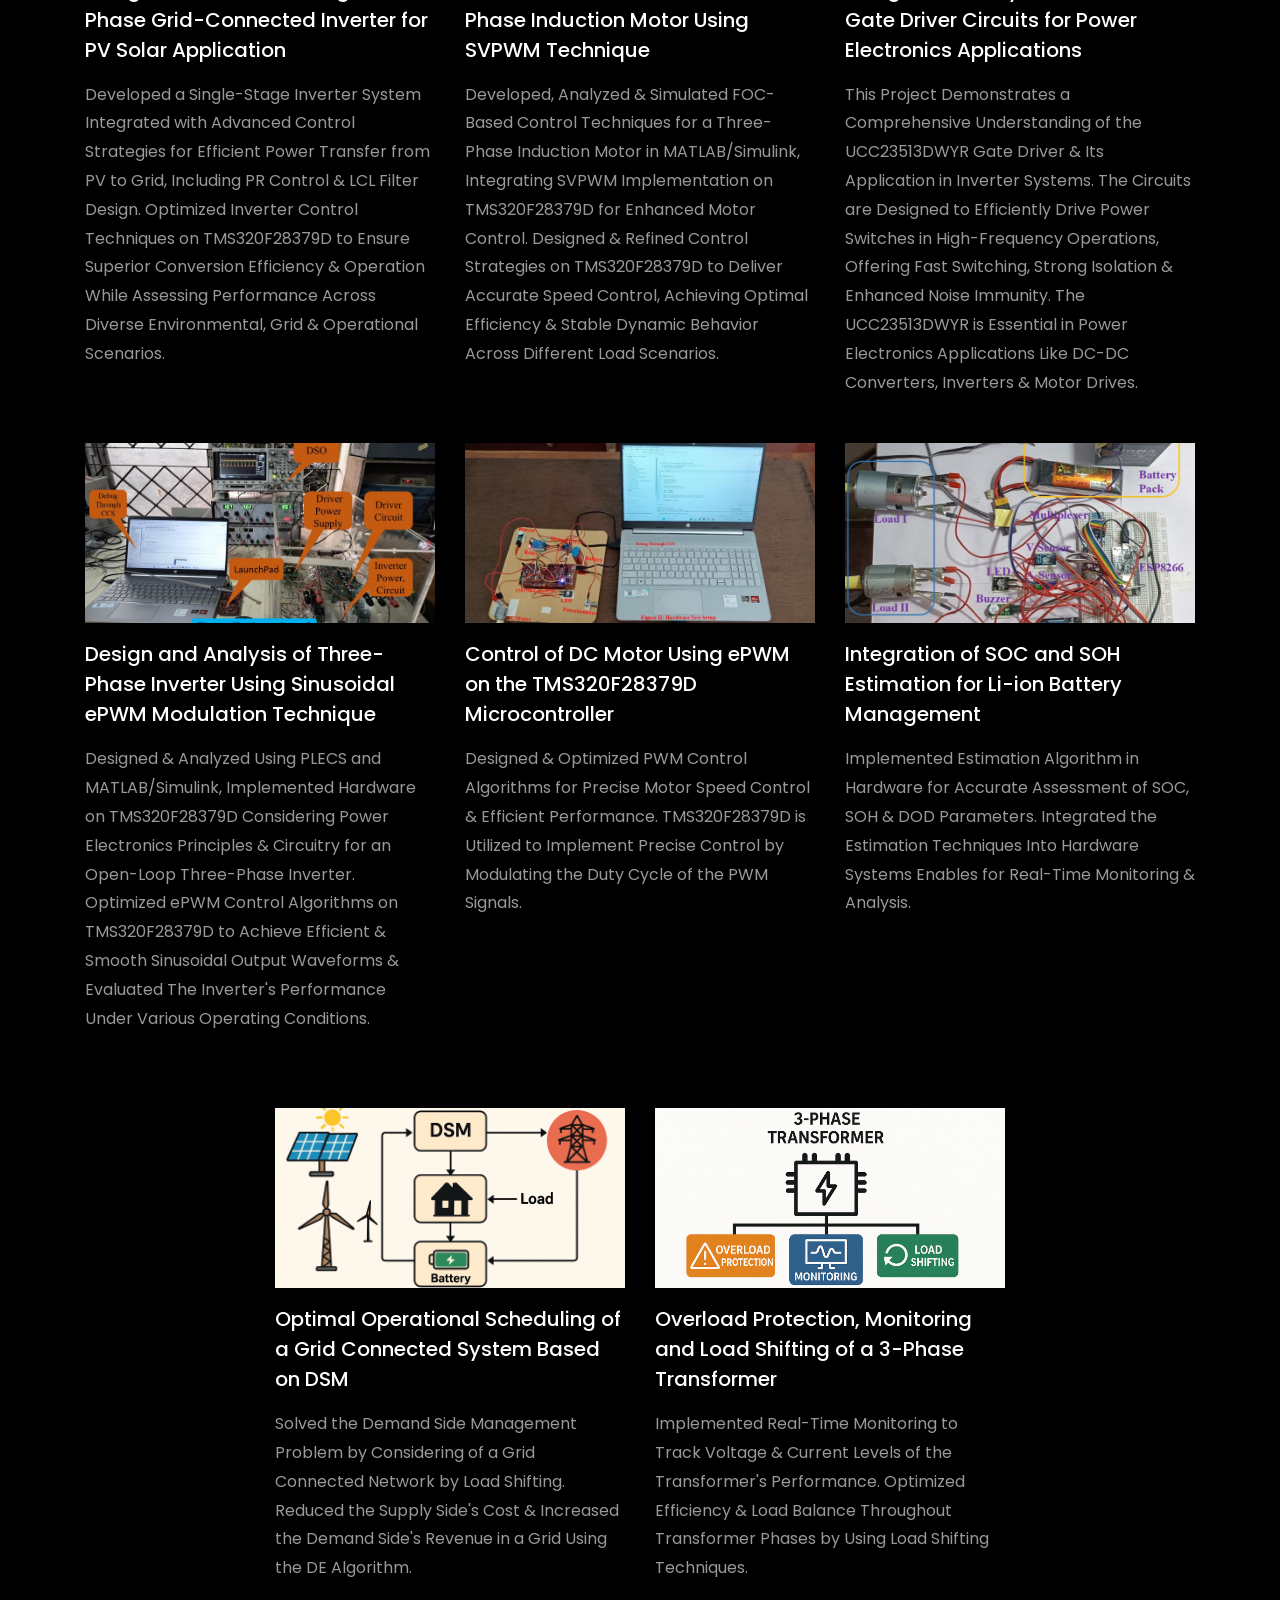
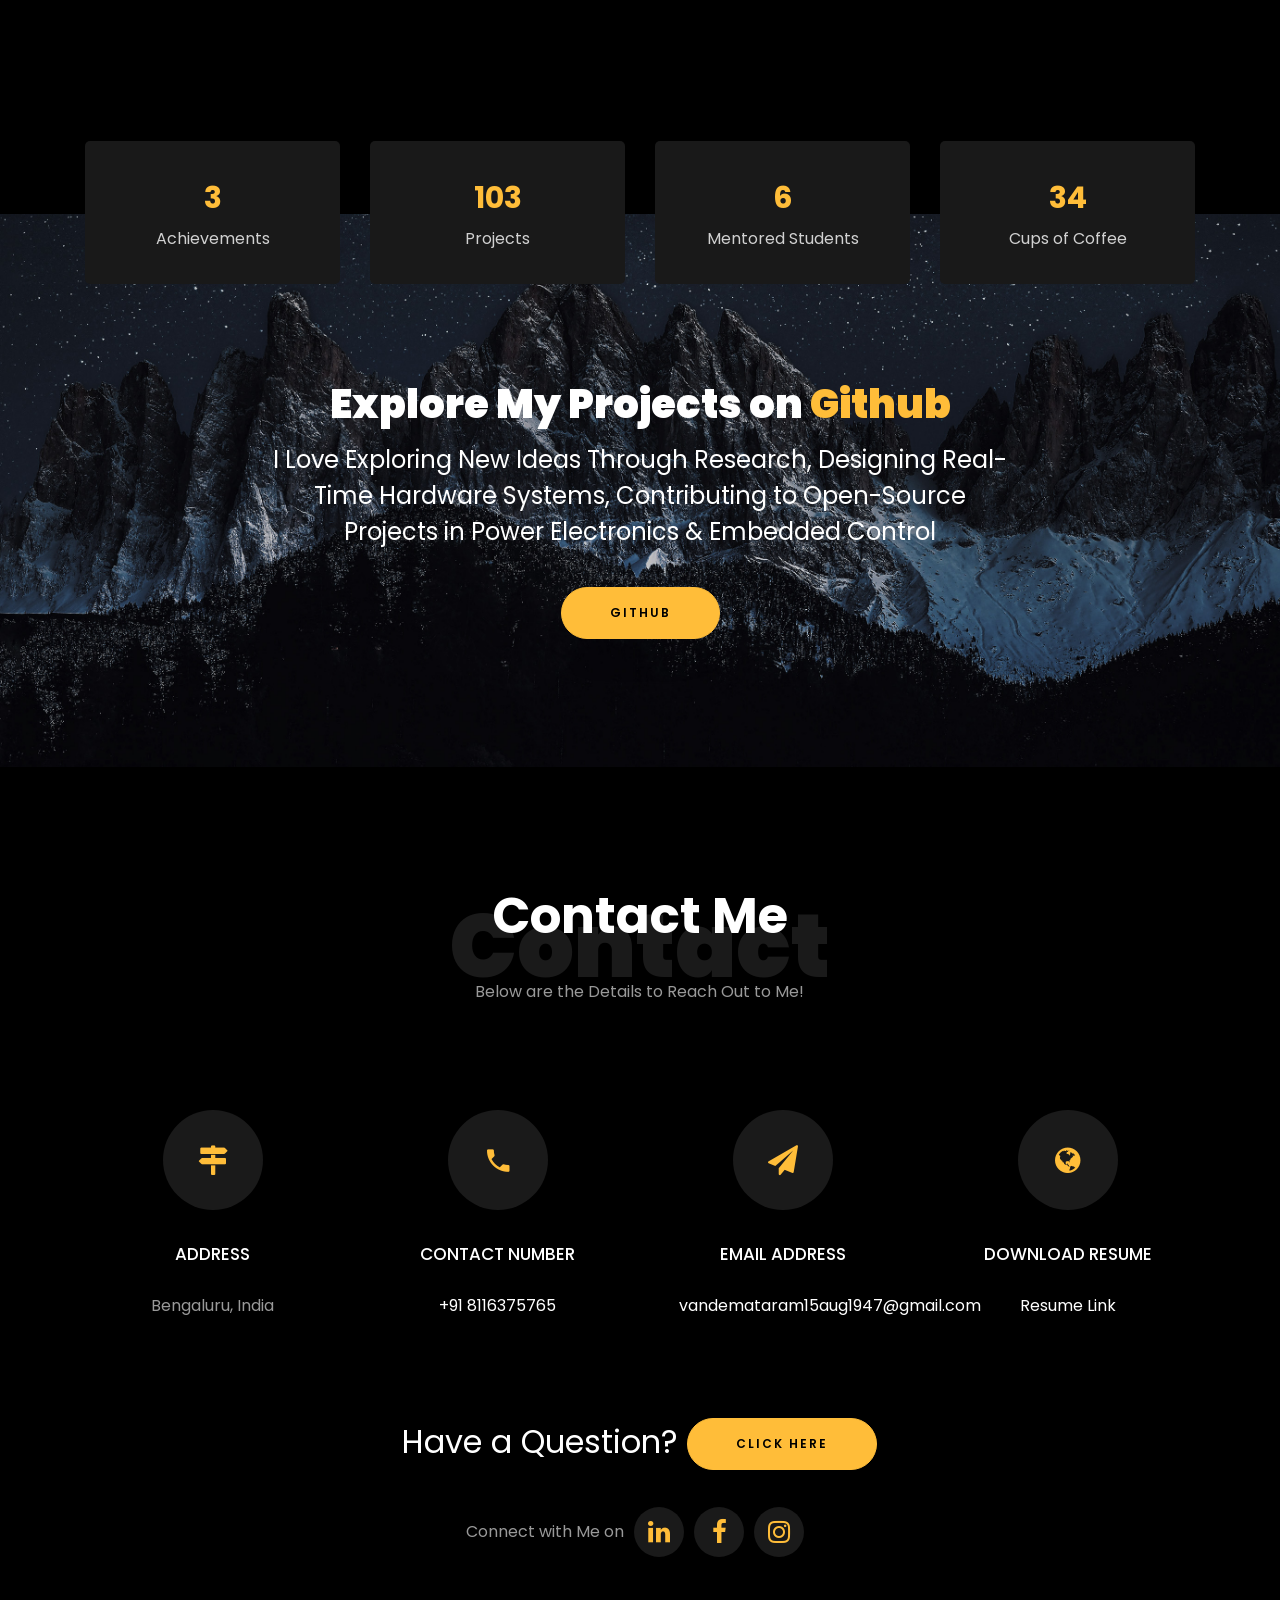
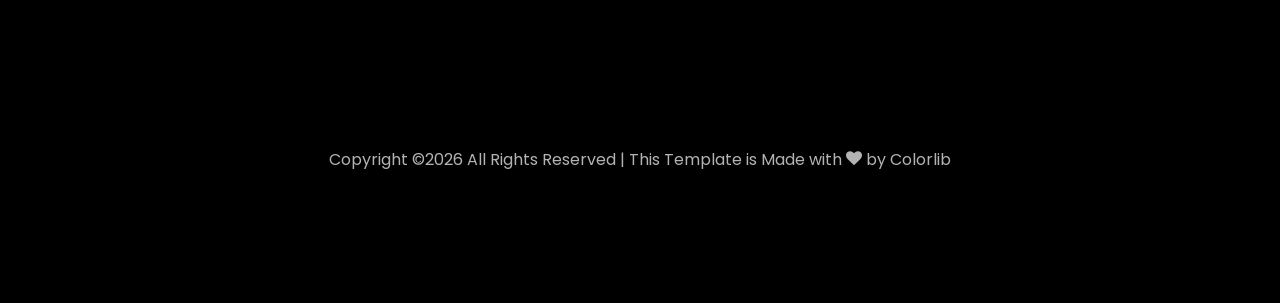
==== commit 8b29c3b4: "_Projet Photos and Google Form are Updated" ====
--- a/index.html
+++ b/index.html
@@ -652,7 +652,7 @@
 			<br>
 			<div class="row justify-content-center">
 				<div class="col-md-7 ftco-animate text-center">
-					<h2>Have a<span> Question?  </span> <a href="https://forms.gle/uLaTShUKXraAvHJ77" class="btn btn-primary py-3 px-5">Click Here</a> </h2>
+					<h2>Have a<span> Question?  </span> <a href="https://docs.google.com/forms/d/e/1FAIpQLSeVUotlZF4oNrr71OMmyVBFVx7NkwMdbTXblMCia9pbyG9wPg/viewform?usp=preview" class="btn btn-primary py-3 px-5">Click Here</a> </h2>
 				</div>
 			</div>
 
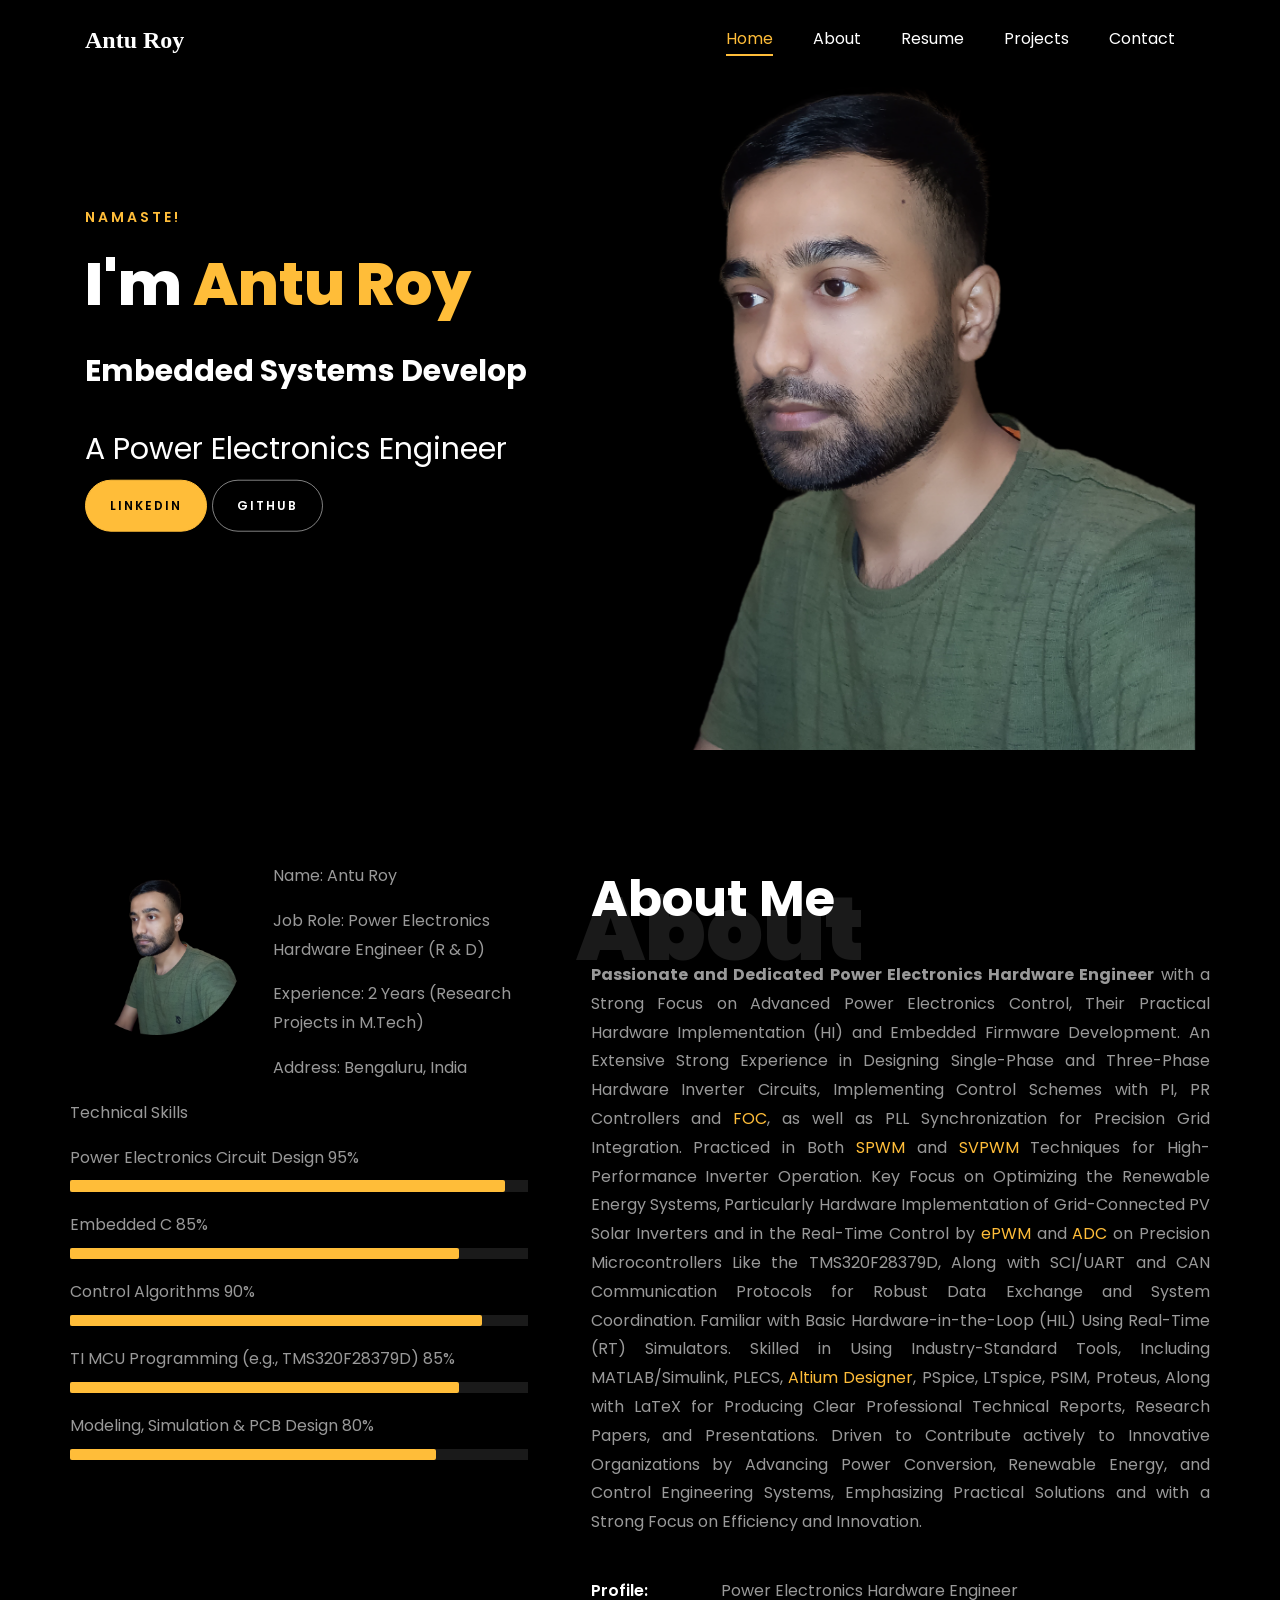
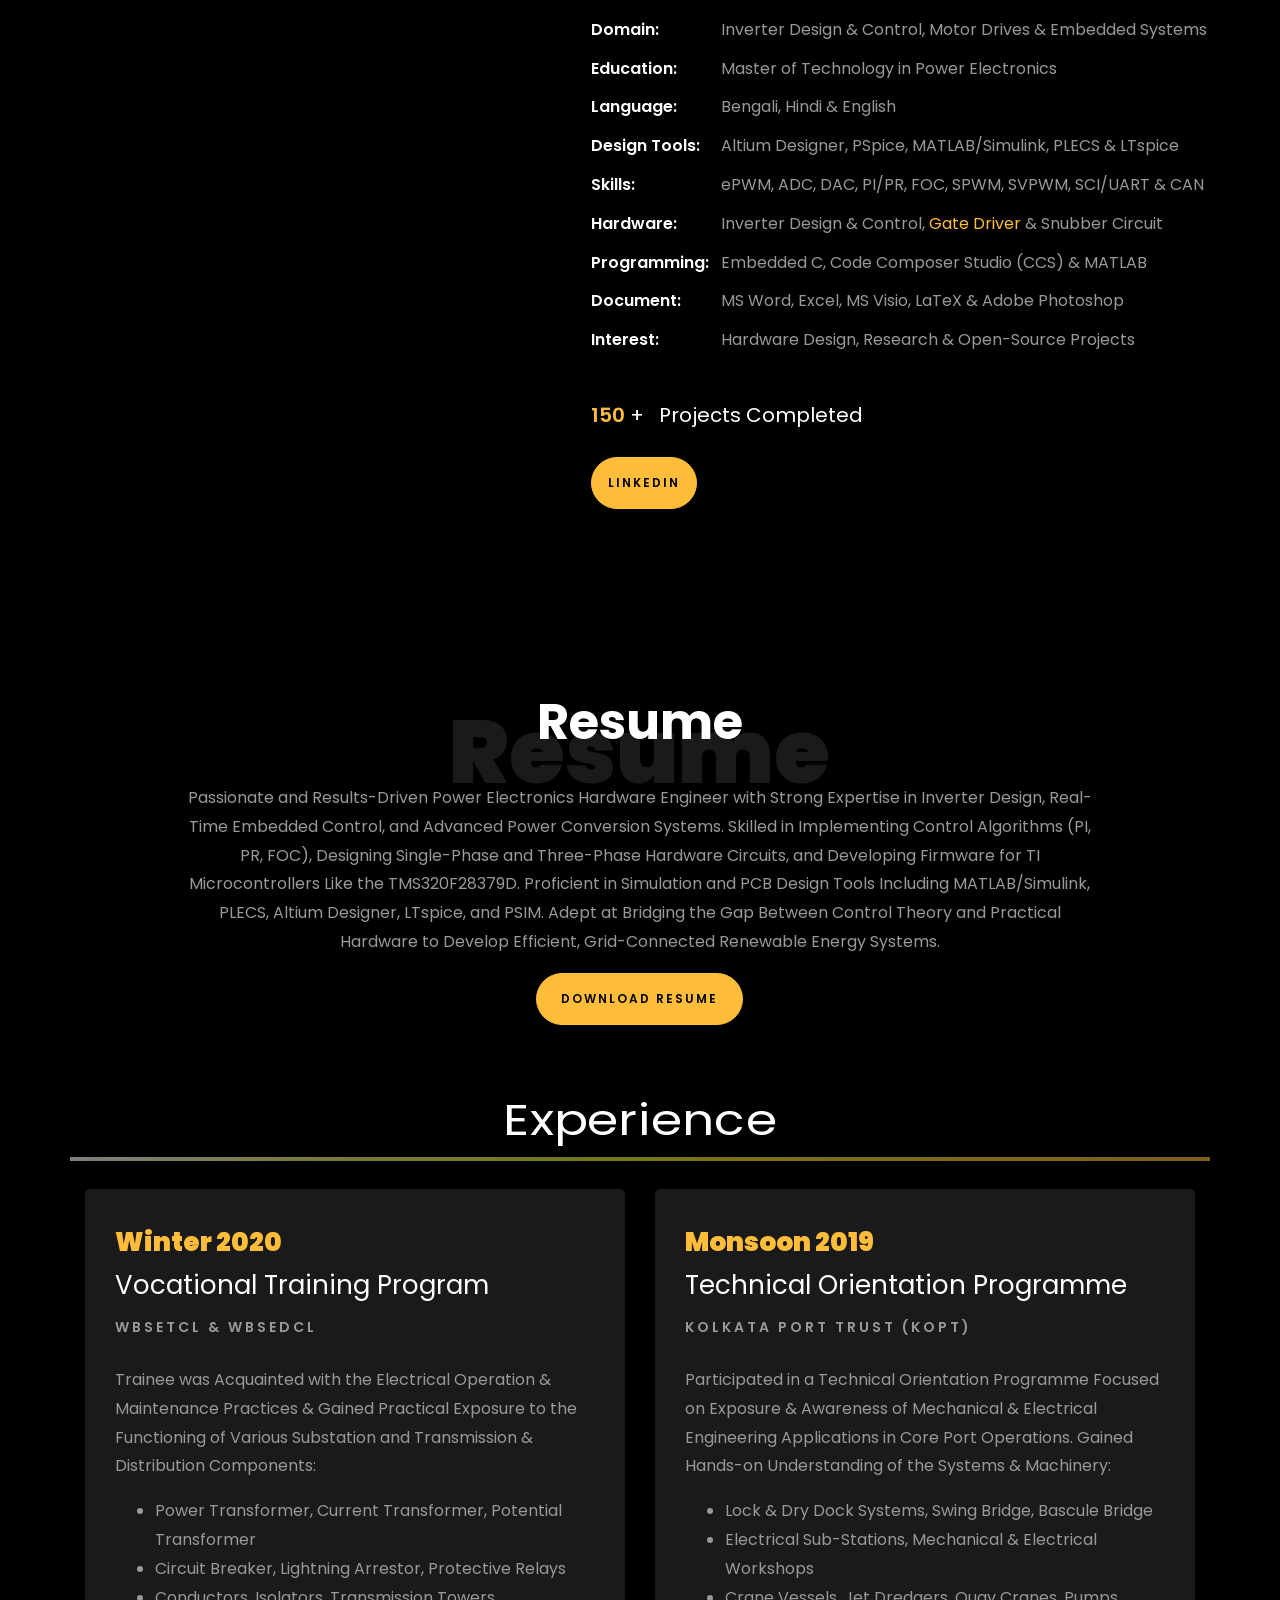
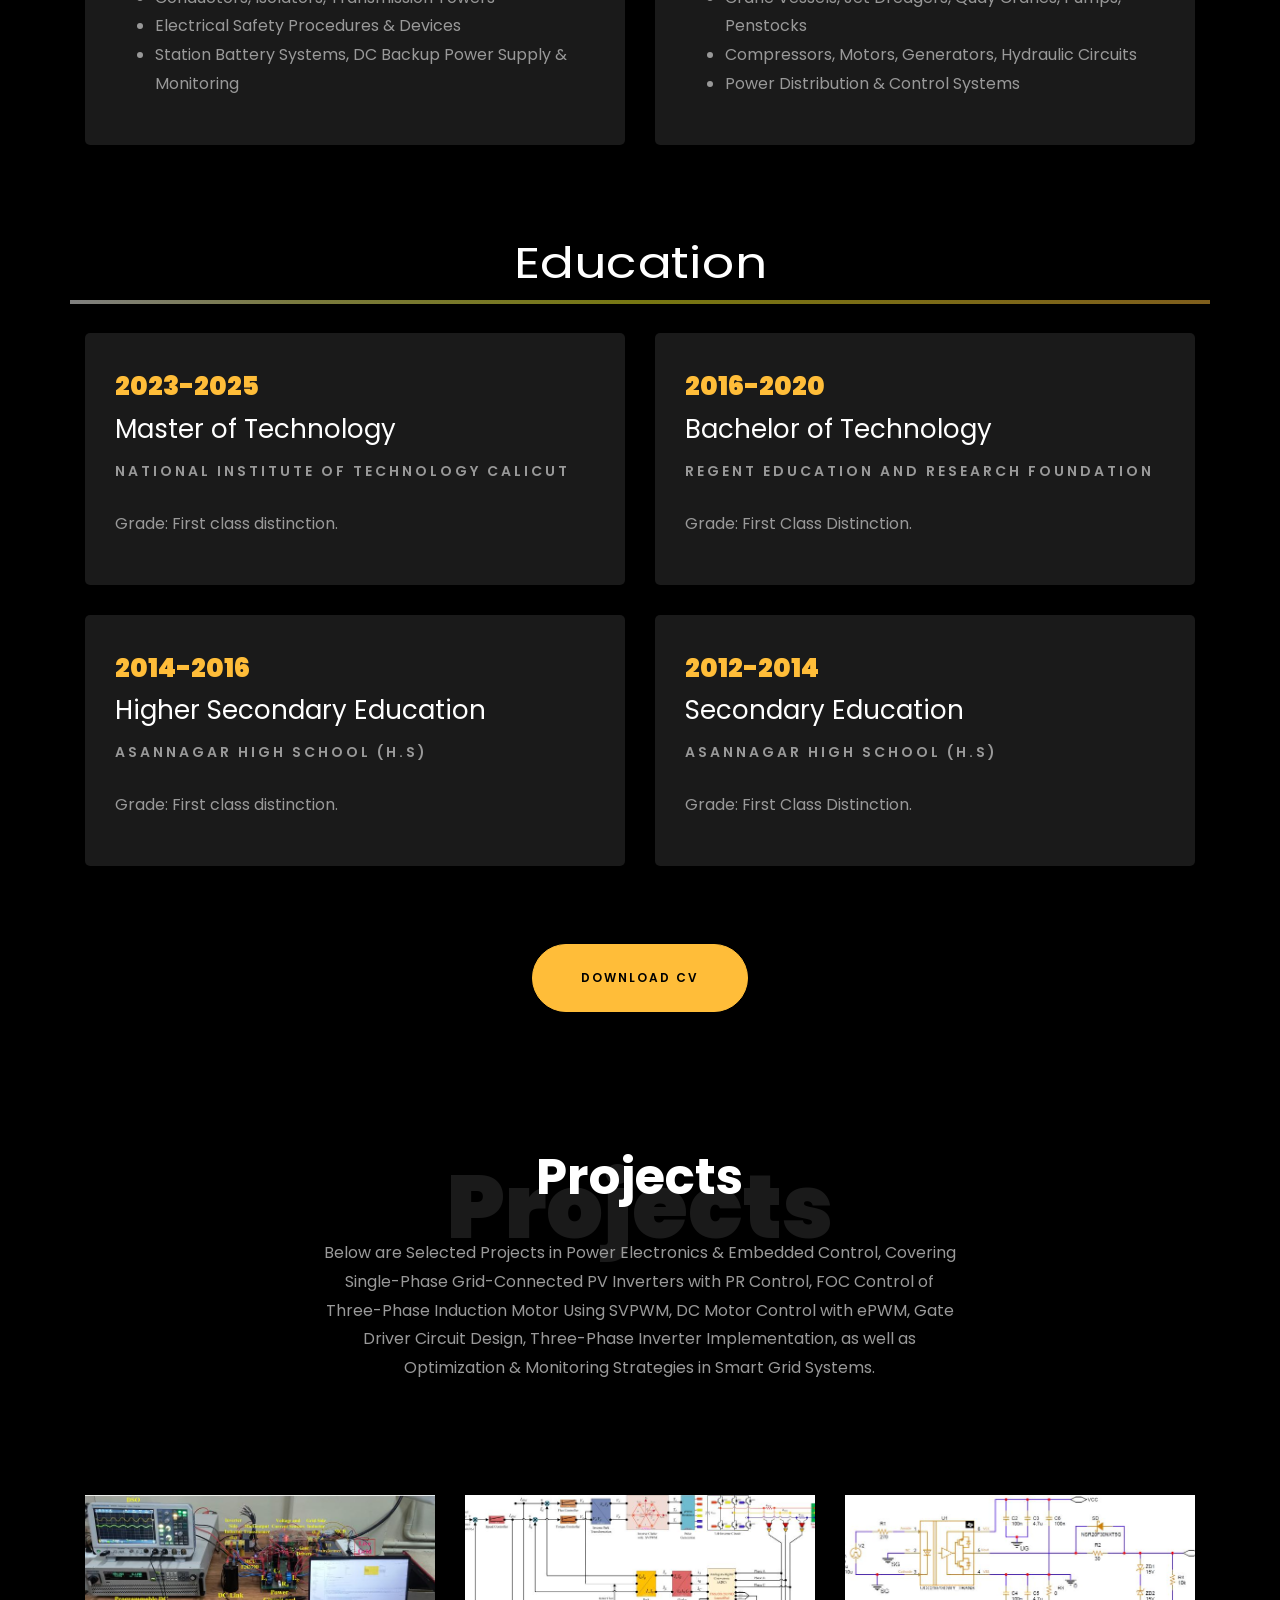
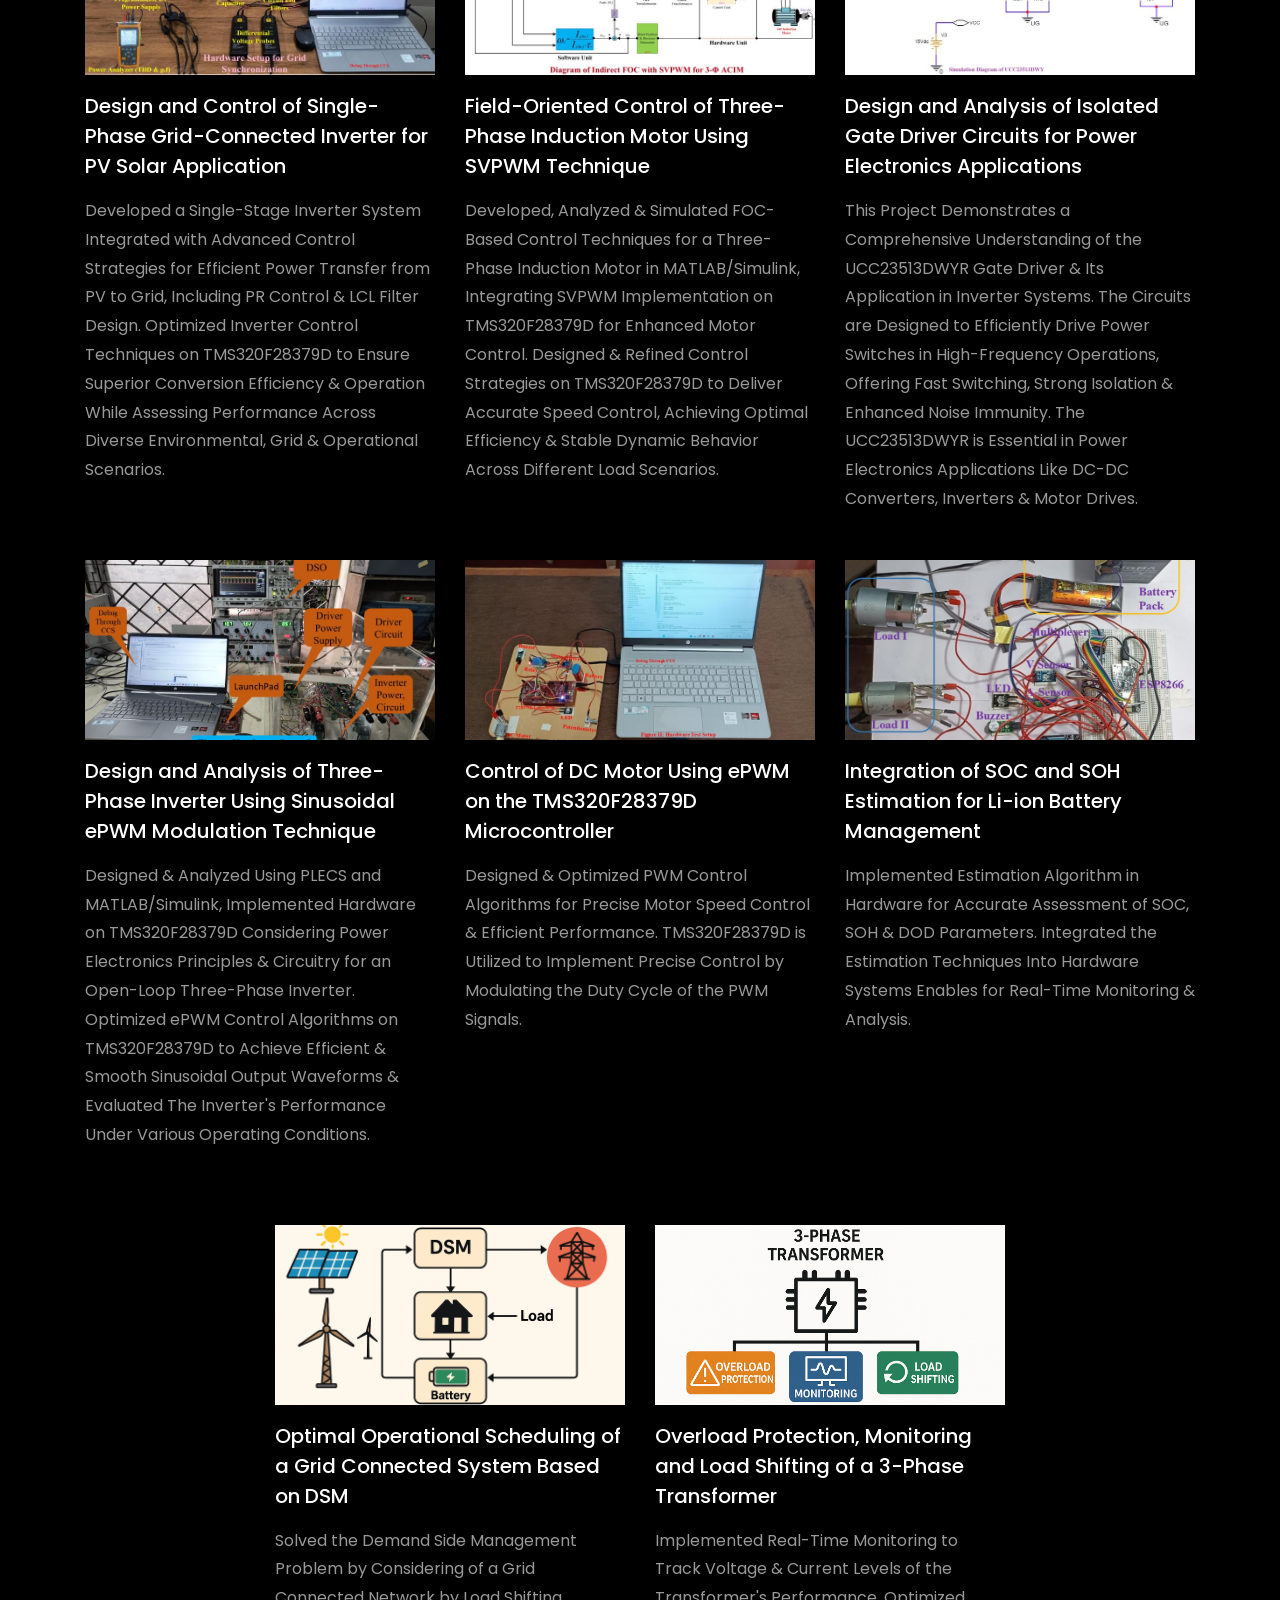
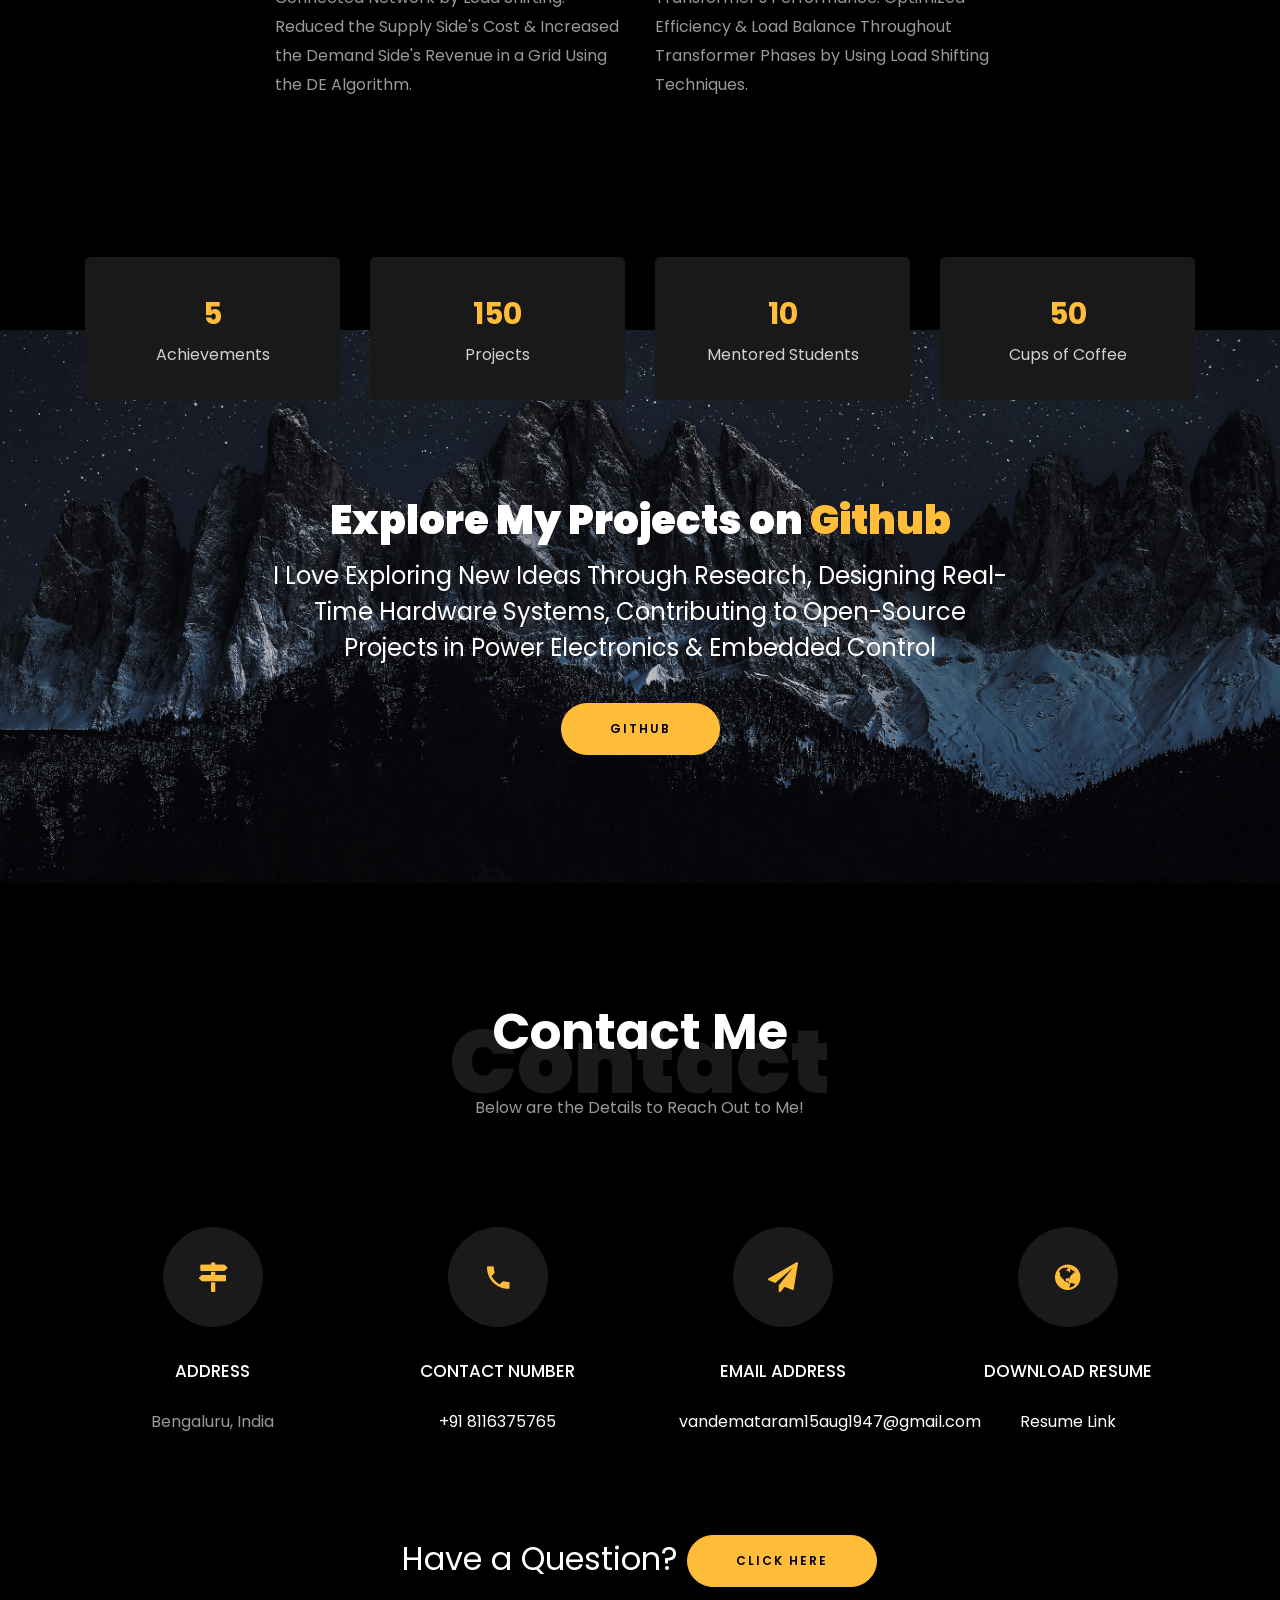
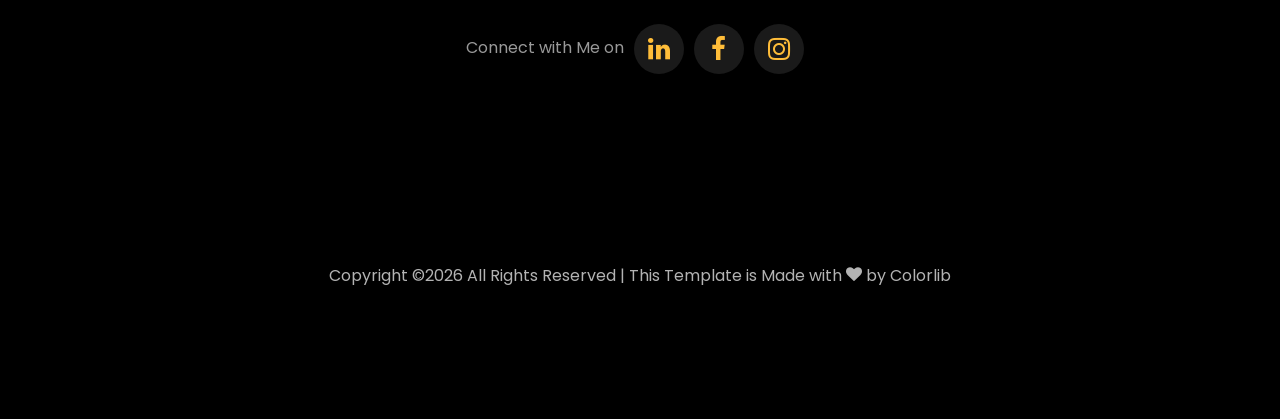
==== commit 8fbc9c7a: "_base Commit." ====
--- a/index.html
+++ b/index.html
@@ -220,7 +220,7 @@
 									<div class="col-sm-6 col-md-7">
 									  <div class="about-info">
 										<p><span class="title-s">Name: </span> <span>Antu Roy</span></p>
-										<p><span class="title-s">Job Role: </span> <span>Power Electronics Engineer</span></p>
+										<p><span class="title-s">Job Role: </span> <span>Power Electronics Hardware Engineer (R &amp; D)</span></p>
 										<p><span class="title-s">Experience: </span> <span>2 Years (Research Projects in M.Tech)</span></p>
 										<p><span class="title-s">Address: </span> <span>Bengaluru, India</span></p>
 									  </div>
@@ -228,7 +228,7 @@
 								  </div>
 
 								<div class="skill-mf">
-									<p class="title-s">Skills</p>
+									<p class="title-s">Technical Skills</p>
 									<span>Power Electronics Circuit Design</span> <span class="pull-right">95%</span>
 									<div class="progress">
 										<div class="progress-bar" role="progressbar" style="width: 95%;" aria-valuenow="95" aria-valuemin="0"
@@ -288,13 +288,16 @@
 
 								<ul class="about-info mt-4 px-md-0 px-2">
                                 <li class="d-flex"><span>Profile:</span> <span>Power Electronics Hardware Engineer</span></li>
-                                <li class="d-flex"><span>Domain:</span> <span>Inverter Design, Motor Drives &amp; Embedded Systems</span></li>
+                                <li class="d-flex"><span>Domain:</span> <span>Inverter Design &amp; Control, Motor Drives &amp; Embedded Systems</span></li>
                                 <li class="d-flex"><span>Education:</span> <span>Master of Technology in Power Electronics</span></li>
                                 <li class="d-flex"><span>Language:</span> <span>Bengali, Hindi &amp; English</span></li>
                                 <li class="d-flex"><span>Design Tools:</span> <span>Altium Designer, PSpice, MATLAB/Simulink, PLECS &amp; LTspice</span></li>
-                                <li class="d-flex"><span>Technical Skills:</span> <span> CCS, ePWM, ADC, PI/PR, FOC, SPWM, SVPWM, SCI/UART &amp; CAN</span></li>
+                                <li class="d-flex"><span>Skills:</span> <span>ePWM, ADC, DAC, PI/PR, FOC, SPWM, SVPWM, SCI/UART &amp; CAN</span></li>
+                                <li class="d-flex"><span>Hardware:</span> <span>Inverter Design &amp; Control, <a href="https://github.com/vandemataram15aug1947/Design_and_Development_of_an_Isolated_Gate_Driver_Circuit" target="_blank">Gate Driver</a> &amp; Snubber Circuit</span></li>
+                                <li class="d-flex"><span>Programming:</span> <span>Embedded C, Code Composer Studio (CCS) &amp; MATLAB</span></li>
+								<li class="d-flex"><span>Document:</span> <span>MS Word, Excel, MS Visio, LaTeX &amp; Adobe Photoshop</span></li>
                                 <li class="d-flex"><span>Interest:</span> <span>Hardware Design, Research &amp; Open-Source Projects</span></li>
-                               </ul>
+                                </ul>
 
 							</div>
 						</div>
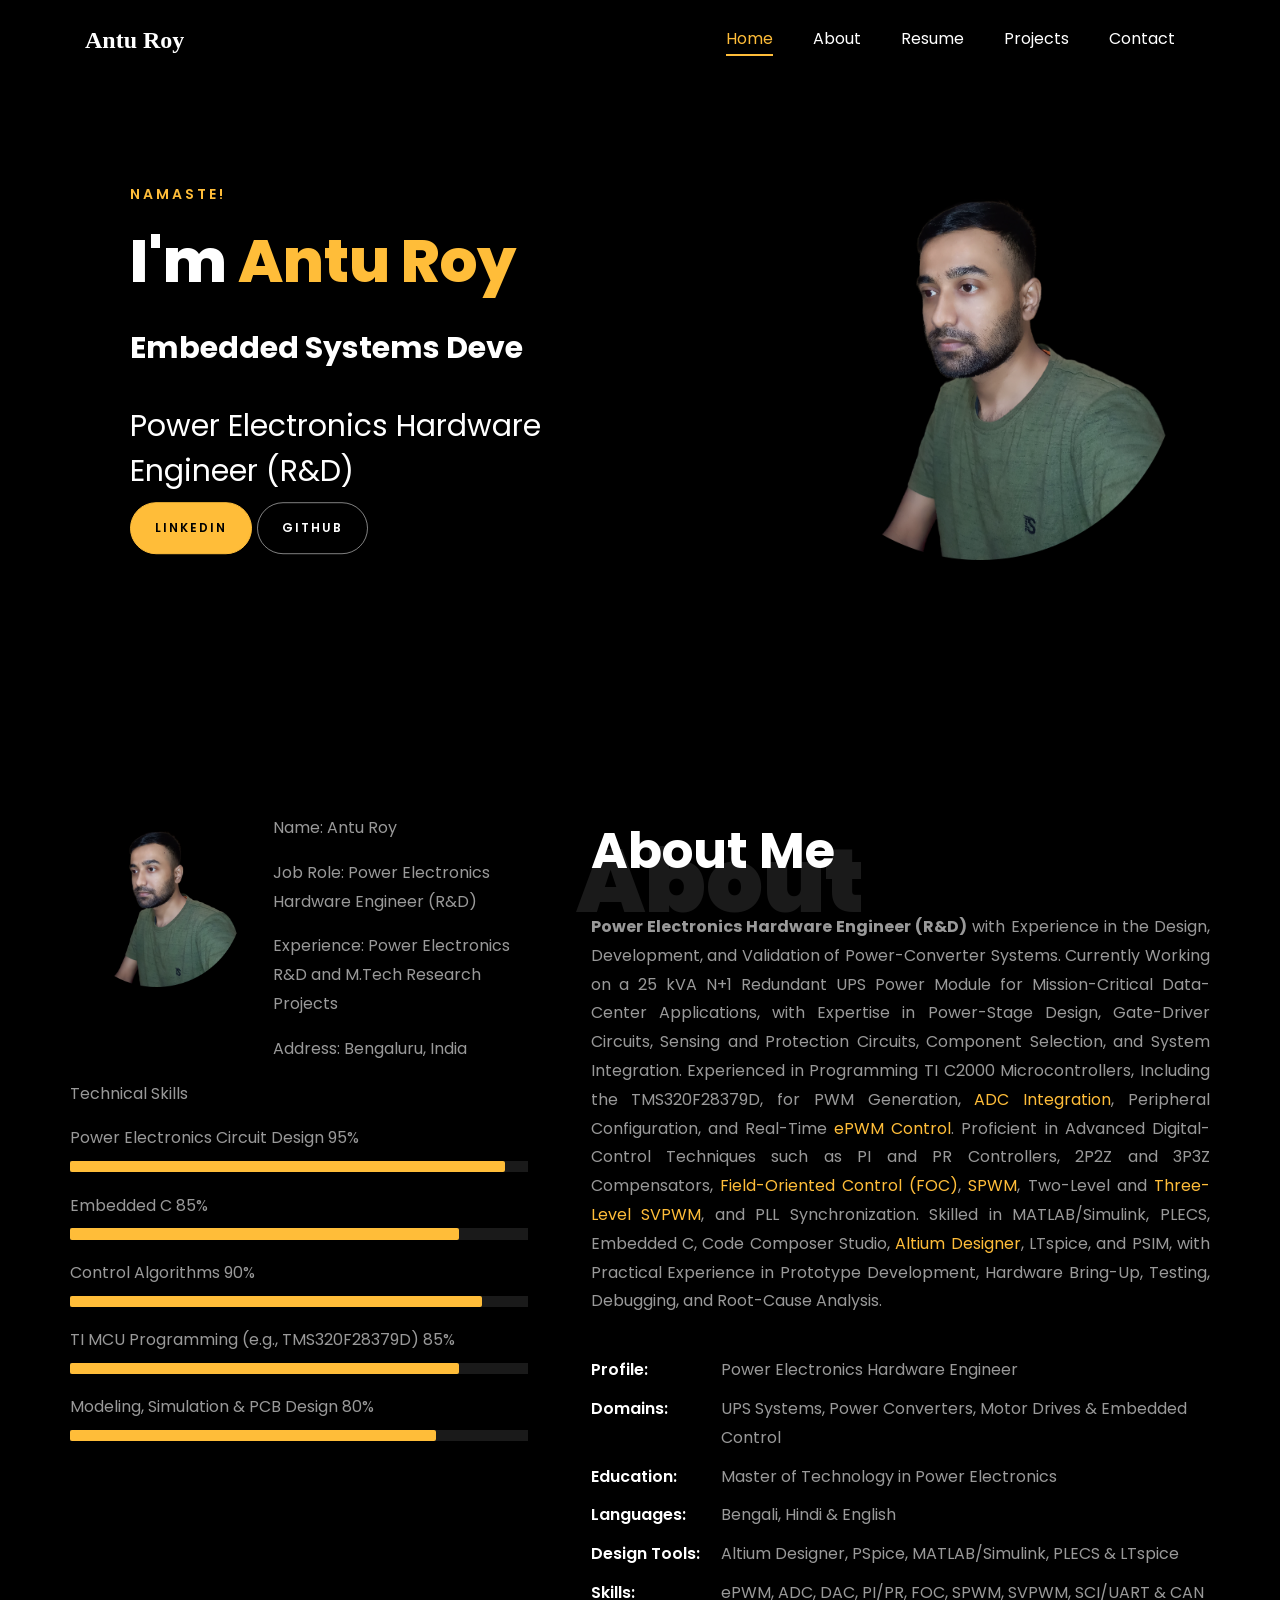
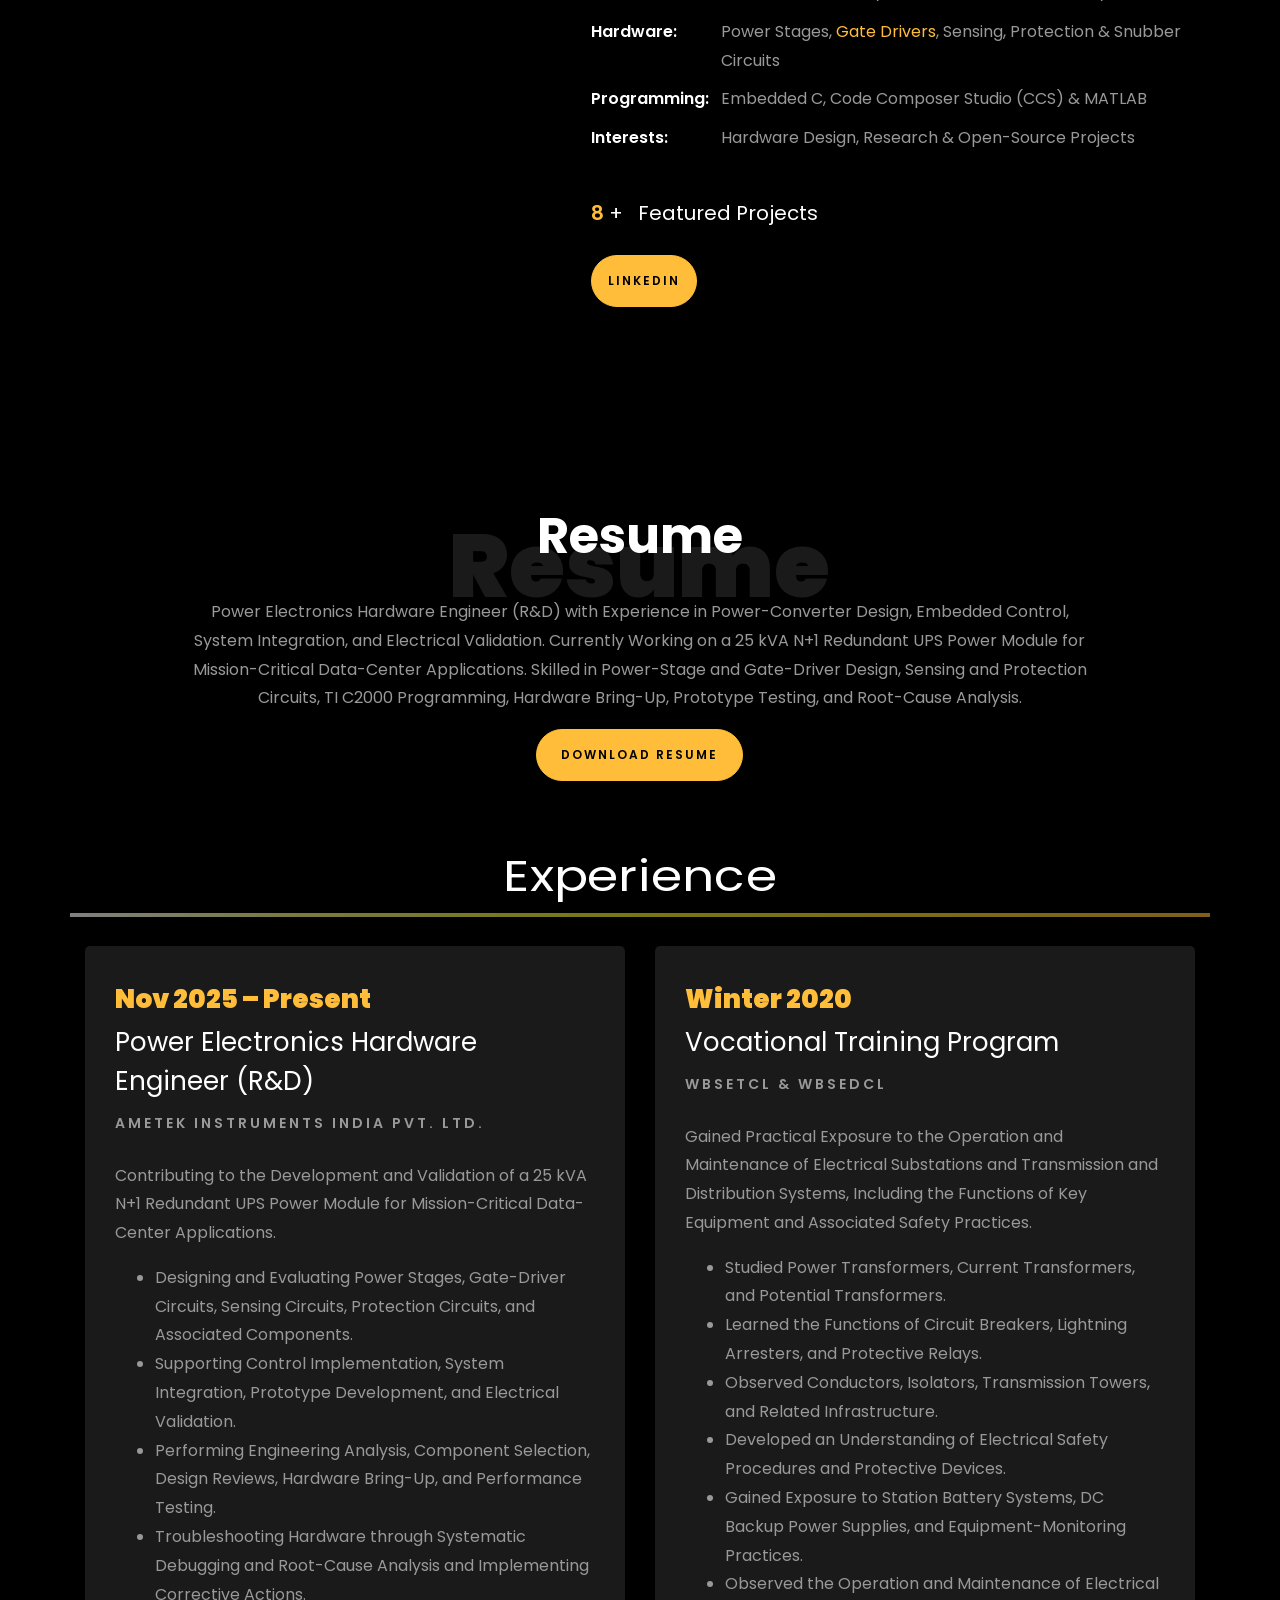
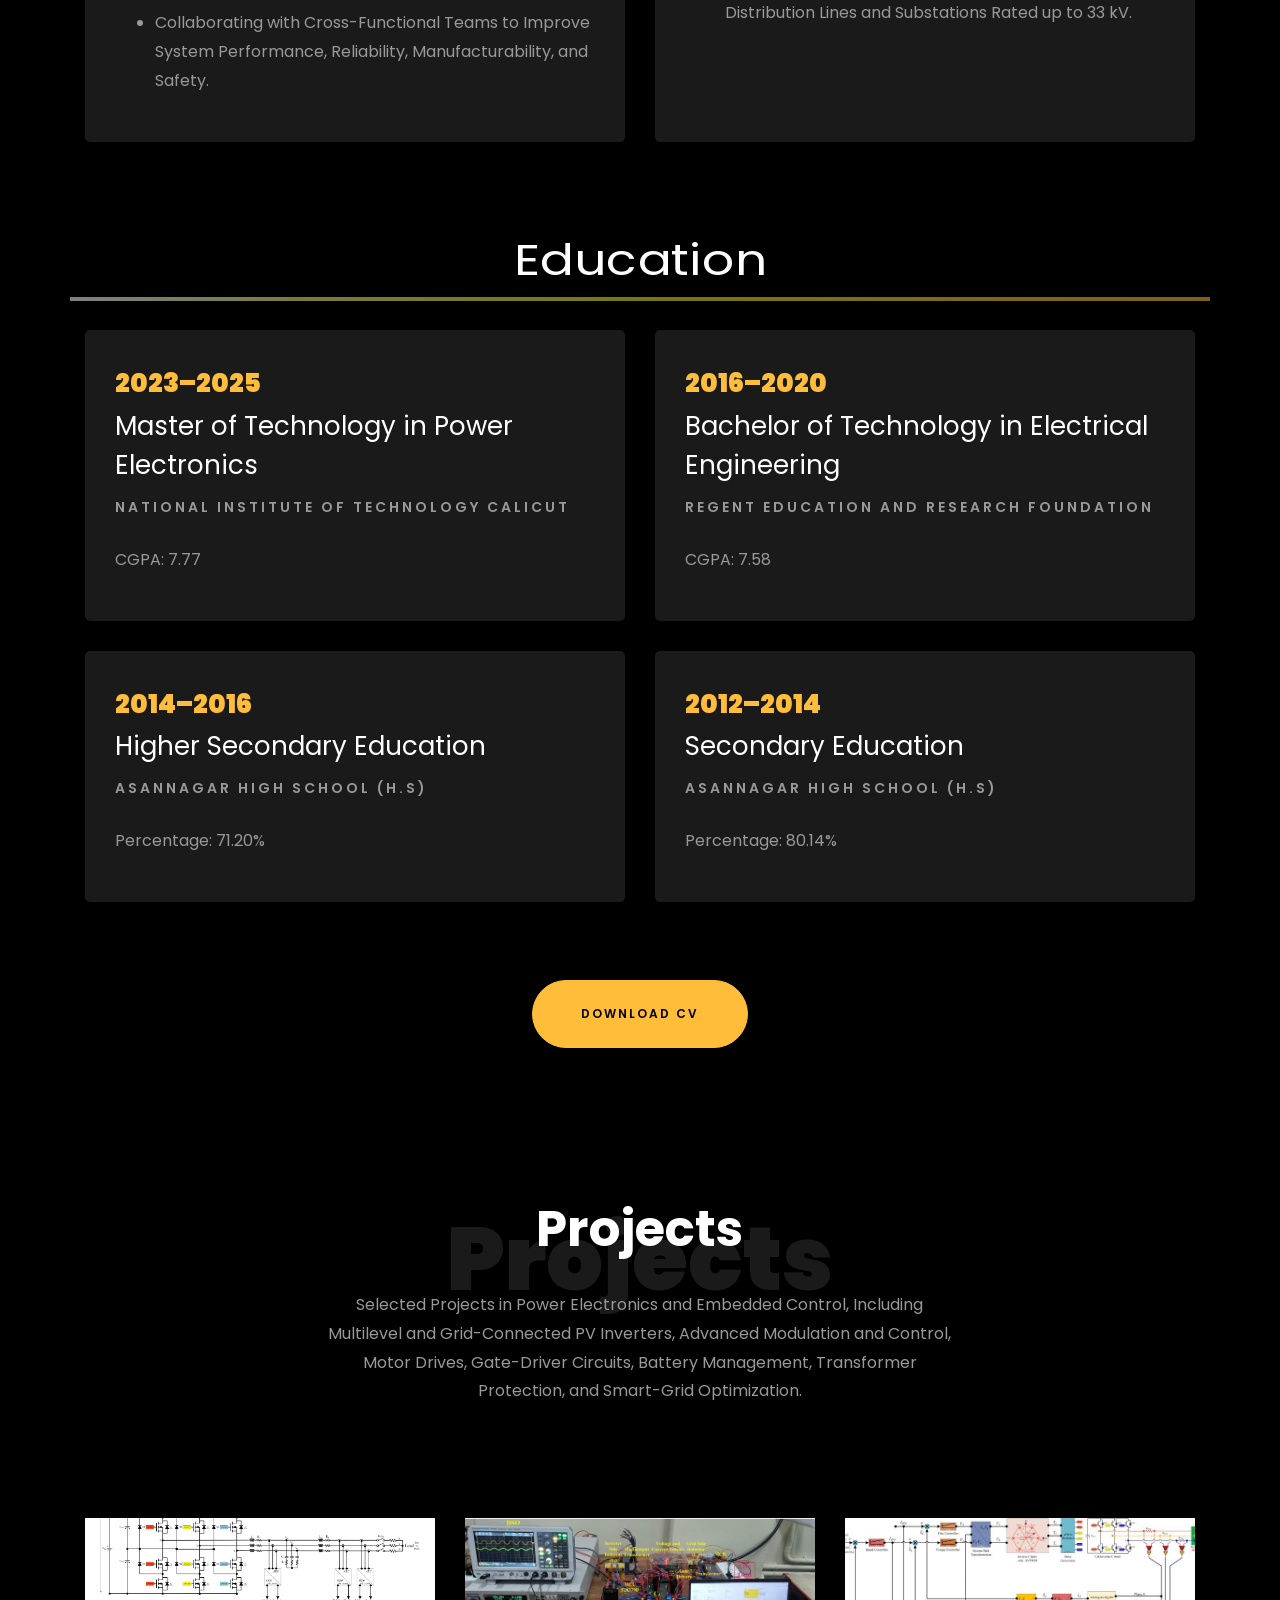
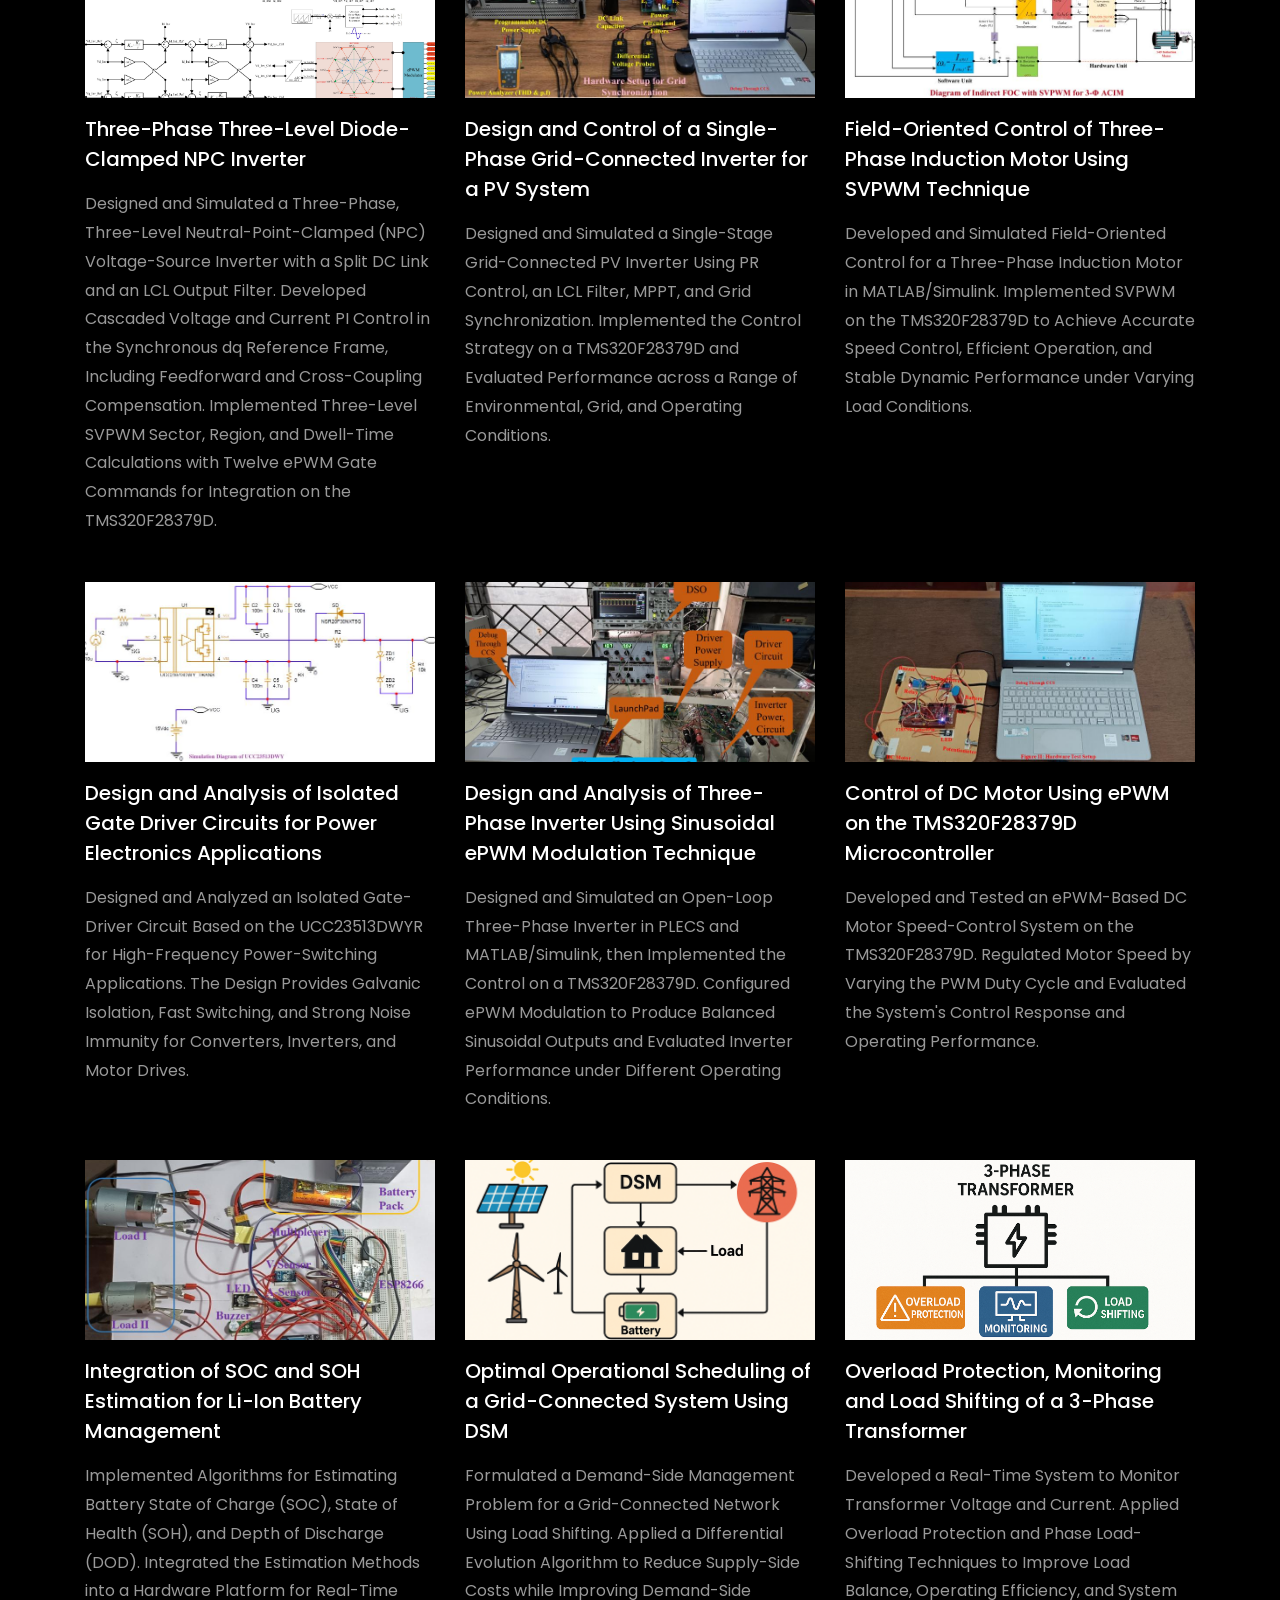
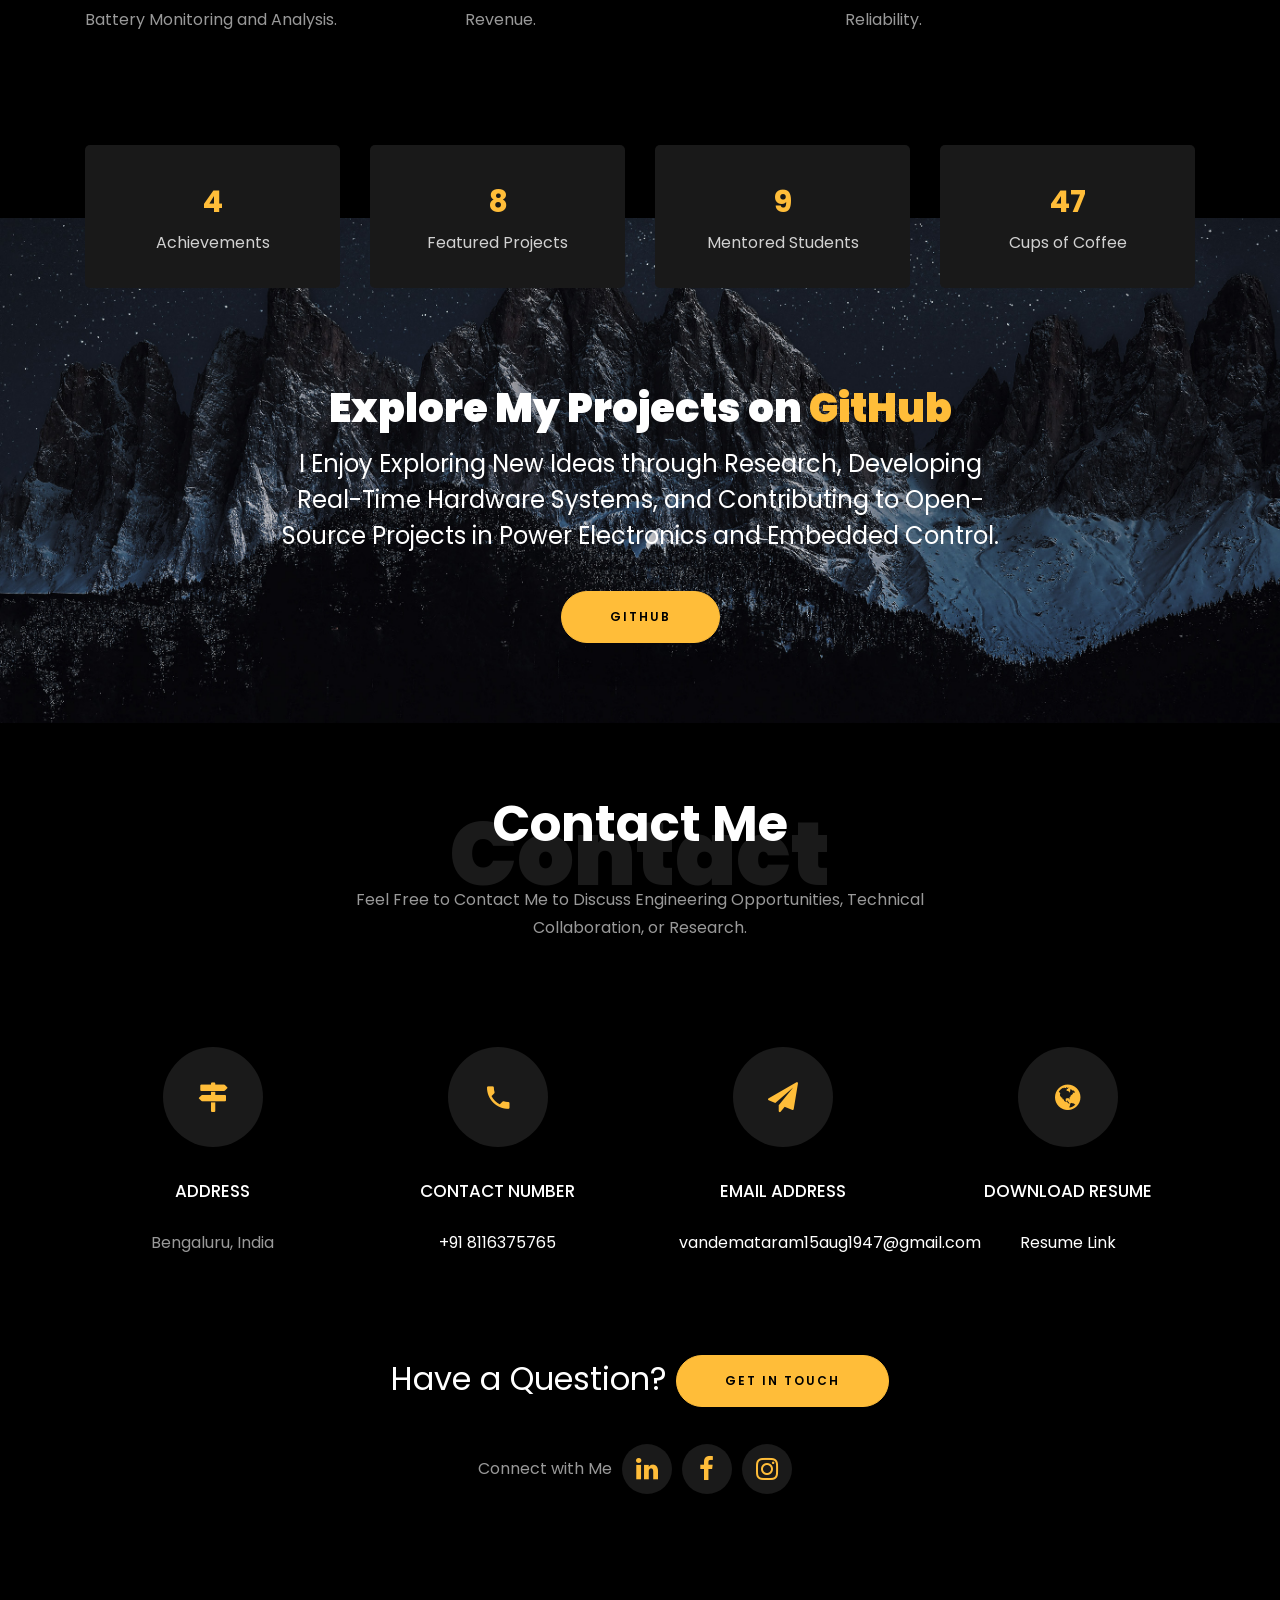
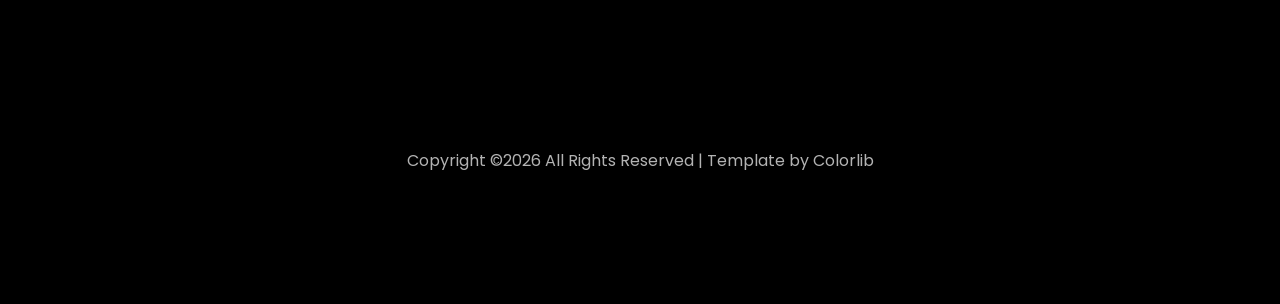
==== commit 516ad89d: "Resune Updated" ====
--- a/index.html
+++ b/index.html
@@ -1,7 +1,7 @@
 <!DOCTYPE html>
 <html lang="en">
   <head>
-    <title>Antu Portfolio</title>
+    <title>Antu Roy | Power Electronics Hardware Engineer</title>
     <meta charset="utf-8">
     <meta name="viewport" content="width=device-width, initial-scale=1, shrink-to-fit=no">
     
@@ -159,7 +159,7 @@
 
 						// Create an array of typing text
 						const typingTexts = [
-						'Power Electronics Engineer  ',
+						'Power Electronics Hardware Engineer  ',
 						'Embedded Systems Developer  ',
 						'Hindi Poet   ',
 						];
@@ -187,7 +187,7 @@
 
 						<br>
 						<br>
-			            <h2>A Power Electronics Engineer</h2>
+			            <h2>Power Electronics Hardware Engineer (R&amp;D)</h2>
 						<!-- <h2 class="d-flex" style="margin-bottom: 0">With over 5 years of experience</h2> -->
 						<!-- <br> -->
 			            <p><a href="https://www.linkedin.com/in/vandemataram1947/" class="btn btn-primary py-3 px-4">LinkedIn</a> 
@@ -202,7 +202,7 @@
 
 
 
-    <section class="ftco-about img ftco-section ftco-no-pb" id="about-section">
+    <section class="ftco-about img ftco-section" id="about-section">
     	<div class="container">
 			<div class="row">
 				<div class="row d-flex align-items-stretch">
@@ -213,15 +213,15 @@
 								<div class="row">
 									<div class="col-sm-6 col-md-5">
 									  <div class="about-img">
-										<img src="images/about-me.png" class="img-fluid rounded b-shadow-a" alt="">
+						<img src="images/about-me.png" class="img-fluid rounded b-shadow-a" alt="Portrait of Antu Roy">
 									  </div>
 									</div>
 									<!-- Details next to profile image -->
 									<div class="col-sm-6 col-md-7">
 									  <div class="about-info">
 										<p><span class="title-s">Name: </span> <span>Antu Roy</span></p>
-										<p><span class="title-s">Job Role: </span> <span>Power Electronics Hardware Engineer (R &amp; D)</span></p>
-										<p><span class="title-s">Experience: </span> <span>2 Years (Research Projects in M.Tech)</span></p>
+						<p><span class="title-s">Job Role: </span> <span>Power Electronics Hardware Engineer (R&amp;D)</span></p>
+										<p><span class="title-s">Experience: </span> <span>Power Electronics R&amp;D and M.Tech Research Projects</span></p>
 										<p><span class="title-s">Address: </span> <span>Bengaluru, India</span></p>
 									  </div>
 									</div>
@@ -271,32 +271,19 @@
                                 <h2 class="mb-4">About Me</h2>
 
                                 <p style="text-align: justify;">
-                                <strong>Passionate and Dedicated Power Electronics Hardware Engineer</strong> with a Strong Focus on Advanced Power Electronics Control, Their Practical Hardware Implementation (HI) and Embedded Firmware Development. An Extensive Strong Experience in Designing Single-Phase and Three-Phase Hardware Inverter Circuits, Implementing Control Schemes with PI, PR Controllers and 
-                                <a href="https://github.com/vandemataram15aug1947/Indirect_Sensor_Based_FOC_of_Three_Phase_ACIM_Using_SVPWM" target="_blank">FOC</a>, 
-                                as well as PLL Synchronization for Precision Grid Integration. Practiced in Both 
-                                <a href="https://github.com/vandemataram15aug1947/Single_Phase_Inverter_by_YouT/tree/Single_Phase_Inverter_by_YouT" target="_blank">SPWM</a> 
-                                and 
-                                <a href="https://github.com/vandemataram15aug1947/SVPWM_Implementation_for_Three_Phase_Two_Level_Inverter" target="_blank">SVPWM</a> 
-                                Techniques for High-Performance Inverter Operation. Key Focus on Optimizing the Renewable Energy Systems, Particularly Hardware Implementation of Grid-Connected PV Solar Inverters and in the Real-Time Control by 
-                                <a href="https://github.com/vandemataram15aug1947/Code_for_Lab_of_DCPEC/tree/Code_for_Lab_of_DCPEC" target="_blank">ePWM</a> 
-                                and 
-                                <a href="https://github.com/vandemataram15aug1947/8_Temperature_Sensor_ADC_Register_Base/tree/8_Temperature_Sensor_ADC_Register_Base" target="_blank">ADC</a> 
-                                on Precision Microcontrollers Like the TMS320F28379D, Along with SCI/UART and CAN Communication Protocols for Robust Data Exchange and System Coordination. Familiar with Basic Hardware-in-the-Loop (HIL) Using Real-Time (RT) Simulators. Skilled in Using Industry-Standard Tools, Including MATLAB/Simulink, PLECS, 
-                                <a href="https://github.com/vandemataram15aug1947/Gate_Driver_Circuit_Design_by_Altium/tree/Gate_Driver_Circuit_Design_by_Altium" target="_blank">Altium Designer</a>, 
-                                PSpice, LTspice, PSIM, Proteus, Along with LaTeX for Producing Clear Professional Technical Reports, Research Papers, and Presentations. Driven to Contribute actively to Innovative Organizations by Advancing Power Conversion, Renewable Energy, and Control Engineering Systems, Emphasizing Practical Solutions and with a Strong Focus on Efficiency and Innovation.
+                                <strong>Power Electronics Hardware Engineer (R&amp;D)</strong> with Experience in the Design, Development, and Validation of Power-Converter Systems. Currently Working on a 25 kVA N+1 Redundant UPS Power Module for Mission-Critical Data-Center Applications, with Expertise in Power-Stage Design, Gate-Driver Circuits, Sensing and Protection Circuits, Component Selection, and System Integration. Experienced in Programming TI C2000 Microcontrollers, Including the TMS320F28379D, for PWM Generation, <a href="https://github.com/vandemataram15aug1947/8_Temperature_Sensor_ADC_Register_Base/tree/8_Temperature_Sensor_ADC_Register_Base" target="_blank">ADC Integration</a>, Peripheral Configuration, and Real-Time <a href="https://github.com/vandemataram15aug1947/Code_for_Lab_of_DCPEC/tree/Code_for_Lab_of_DCPEC" target="_blank">ePWM Control</a>. Proficient in Advanced Digital-Control Techniques such as PI and PR Controllers, 2P2Z and 3P3Z Compensators, <a href="https://github.com/vandemataram15aug1947/Indirect_Sensor_Based_FOC_of_Three_Phase_ACIM_Using_SVPWM" target="_blank">Field-Oriented Control (FOC)</a>, <a href="https://github.com/vandemataram15aug1947/Single_Phase_Inverter_by_YouT/tree/Single_Phase_Inverter_by_YouT" target="_blank">SPWM</a>, Two-Level and <a href="https://github.com/vandemataram15aug1947/SVPWM_Implementation_for_Three_Phase_Two_Level_Inverter" target="_blank">Three-Level SVPWM</a>, and PLL Synchronization. Skilled in MATLAB/Simulink, PLECS, Embedded C, Code Composer Studio, <a href="https://github.com/vandemataram15aug1947/Gate_Driver_Circuit_Design_by_Altium/tree/Gate_Driver_Circuit_Design_by_Altium" target="_blank">Altium Designer</a>, LTspice, and PSIM, with Practical Experience in Prototype Development, Hardware Bring-Up, Testing, Debugging, and Root-Cause Analysis.
                                 </p>
 
 								<ul class="about-info mt-4 px-md-0 px-2">
                                 <li class="d-flex"><span>Profile:</span> <span>Power Electronics Hardware Engineer</span></li>
-                                <li class="d-flex"><span>Domain:</span> <span>Inverter Design &amp; Control, Motor Drives &amp; Embedded Systems</span></li>
+                                <li class="d-flex"><span>Domains:</span> <span>UPS Systems, Power Converters, Motor Drives &amp; Embedded Control</span></li>
                                 <li class="d-flex"><span>Education:</span> <span>Master of Technology in Power Electronics</span></li>
-                                <li class="d-flex"><span>Language:</span> <span>Bengali, Hindi &amp; English</span></li>
+                                <li class="d-flex"><span>Languages:</span> <span>Bengali, Hindi &amp; English</span></li>
                                 <li class="d-flex"><span>Design Tools:</span> <span>Altium Designer, PSpice, MATLAB/Simulink, PLECS &amp; LTspice</span></li>
                                 <li class="d-flex"><span>Skills:</span> <span>ePWM, ADC, DAC, PI/PR, FOC, SPWM, SVPWM, SCI/UART &amp; CAN</span></li>
-                                <li class="d-flex"><span>Hardware:</span> <span>Inverter Design &amp; Control, <a href="https://github.com/vandemataram15aug1947/Design_and_Development_of_an_Isolated_Gate_Driver_Circuit" target="_blank">Gate Driver</a> &amp; Snubber Circuit</span></li>
+                                <li class="d-flex"><span>Hardware:</span> <span>Power Stages, <a href="https://github.com/vandemataram15aug1947/Design_and_Development_of_an_Isolated_Gate_Driver_Circuit" target="_blank">Gate Drivers</a>, Sensing, Protection &amp; Snubber Circuits</span></li>
                                 <li class="d-flex"><span>Programming:</span> <span>Embedded C, Code Composer Studio (CCS) &amp; MATLAB</span></li>
-								<li class="d-flex"><span>Document:</span> <span>MS Word, Excel, MS Visio, LaTeX &amp; Adobe Photoshop</span></li>
-                                <li class="d-flex"><span>Interest:</span> <span>Hardware Design, Research &amp; Open-Source Projects</span></li>
+                                <li class="d-flex"><span>Interests:</span> <span>Hardware Design, Research &amp; Open-Source Projects</span></li>
                                 </ul>
 
 							</div>
@@ -306,8 +293,8 @@
 						<div class="counter-wrap ftco-animate d-flex mt-md-3">
 							<div class="text">
 								<p class="mb-4">
-									<span class="number" data-number="150">0</span> <span>+</span>
-									<span>&nbsp; Projects Completed</span>
+									<span class="number" data-number="9">0</span> <span>+</span>
+									<span>&nbsp; Featured Projects</span>
 								</p>
 								<p><a href="https://www.linkedin.com/in/vandemataram1947/" class="btn btn-primary py-3 px-3">LinkedIn</a></p>
 							</div>
@@ -321,13 +308,13 @@
 
 
 	
-    <section class="ftco-section ftco-no-pb" id="resume-section">
+    <section class="ftco-section" id="resume-section">
     	<div class="container">
     		<div class="row justify-content-center pb-5">
           <div class="col-md-10 heading-section text-center ftco-animate">
           	<h1 class="big big-2">Resume</h1>
             <h2 class="mb-4">Resume</h2>
-            <p>Passionate and Results-Driven Power Electronics Hardware Engineer with Strong Expertise in Inverter Design, Real-Time Embedded Control, and Advanced Power Conversion Systems. Skilled in Implementing Control Algorithms (PI, PR, FOC), Designing Single-Phase and Three-Phase Hardware Circuits, and Developing Firmware for TI Microcontrollers Like the TMS320F28379D. Proficient in Simulation and PCB Design Tools Including MATLAB/Simulink, PLECS, Altium Designer, LTspice, and PSIM. Adept at Bridging the Gap Between Control Theory and Practical Hardware to Develop Efficient, Grid-Connected Renewable Energy Systems.</p>
+            <p>Power Electronics Hardware Engineer (R&amp;D) with Experience in Power-Converter Design, Embedded Control, System Integration, and Electrical Validation. Currently Working on a 25 kVA N+1 Redundant UPS Power Module for Mission-Critical Data-Center Applications. Skilled in Power-Stage and Gate-Driver Design, Sensing and Protection Circuits, TI C2000 Programming, Hardware Bring-Up, Prototype Testing, and Root-Cause Analysis.</p>
 			<p><a href="Resume/ANTU_ROY_8116375765.pdf" class="btn btn-primary py-3 px-4" target="_blank" download>Download Resume</a></p>
           </div>
         </div>
@@ -342,38 +329,37 @@
 		<br>
 		
 		<div class="row">
-				<div class="col-md-6">
-					<div class="resume-wrap ftco-animate">
+				<div class="col-md-6 d-flex">
+					<div class="resume-wrap ftco-animate w-100">
+						<span class="date">Nov 2025 &ndash; Present</span>
+						<h2>Power Electronics Hardware Engineer (R&amp;D)</h2>
+						<span class="position">AMETEK Instruments India Pvt. Ltd.</span>
+						<p class="mt-4">Contributing to the Development and Validation of a 25 kVA N+1 Redundant UPS Power Module for Mission-Critical Data-Center Applications.</p>
+							<ul>
+								<li>Designing and Evaluating Power Stages, Gate-Driver Circuits, Sensing Circuits, Protection Circuits, and Associated Components.</li>
+								<li>Supporting Control Implementation, System Integration, Prototype Development, and Electrical Validation.</li>
+								<li>Performing Engineering Analysis, Component Selection, Design Reviews, Hardware Bring-Up, and Performance Testing.</li>
+								<li>Troubleshooting Hardware through Systematic Debugging and Root-Cause Analysis and Implementing Corrective Actions.</li>
+								<li>Collaborating with Cross-Functional Teams to Improve System Performance, Reliability, Manufacturability, and Safety.</li>
+							</ul>
+					</div>
+
+				</div>
+
+				<div class="col-md-6 d-flex">
+					<div class="resume-wrap ftco-animate w-100">
 						<span class="date">Winter 2020</span>
 						<h2>Vocational Training Program</h2>
 						<span class="position">WBSETCL &amp; WBSEDCL</span>
-						<p class="mt-4">Trainee was Acquainted with the Electrical Operation &amp; Maintenance Practices &amp; Gained Practical Exposure to the Functioning of Various Substation and Transmission &amp; Distribution Components: 
+						<p class="mt-4">Gained Practical Exposure to the Operation and Maintenance of Electrical Substations and Transmission and Distribution Systems, Including the Functions of Key Equipment and Associated Safety Practices.</p>
 							<ul>
-								<li>Power Transformer, Current Transformer, Potential Transformer</li>
-								<li>Circuit Breaker, Lightning Arrestor, Protective Relays</li>
-								<li>Conductors, Isolators, Transmission Towers</li>
-								<li>Electrical Safety Procedures &amp; Devices</li>
-								<li>Station Battery Systems, DC Backup Power Supply &amp; Monitoring</li>
+								<li>Studied Power Transformers, Current Transformers, and Potential Transformers.</li>
+                                <li>Learned the Functions of Circuit Breakers, Lightning Arresters, and Protective Relays.</li>
+                                <li>Observed Conductors, Isolators, Transmission Towers, and Related Infrastructure.</li>
+                                <li>Developed an Understanding of Electrical Safety Procedures and Protective Devices.</li>
+                                <li>Gained Exposure to Station Battery Systems, DC Backup Power Supplies, and Equipment-Monitoring Practices.</li>
+                                <li>Observed the Operation and Maintenance of Electrical Distribution Lines and Substations Rated up to 33 kV.</li>
 							</ul>
-						</p>
-					</div>
-
-				</div>
-
-				<div class="col-md-6">
-					<div class="resume-wrap ftco-animate">
-						<span class="date">Monsoon 2019</span>
-						<h2>Technical Orientation Programme</h2>
-						<span class="position">Kolkata Port Trust (KoPT)</span>
-						<p class="mt-4">Participated in a Technical Orientation Programme Focused on Exposure &amp; Awareness of Mechanical &amp; Electrical Engineering Applications in Core Port Operations. Gained Hands-on Understanding of the Systems &amp; Machinery: 
-							<ul>
-								<li>Lock & Dry Dock Systems, Swing Bridge, Bascule Bridge</li>
-                                <li>Electrical Sub-Stations, Mechanical & Electrical Workshops</li>
-                                <li>Crane Vessels, Jet Dredgers, Quay Cranes, Pumps, Penstocks</li>
-                                <li>Compressors, Motors, Generators, Hydraulic Circuits</li>
-                                <li>Power Distribution &amp; Control Systems</li>
-							</ul>
-						</p>
 					</div>
 
 				</div>
@@ -391,37 +377,37 @@
 			<div class="row">
     			<div class="col-md-6">
     				<div class="resume-wrap ftco-animate">
-    					<span class="date">2023-2025</span>
-    					<h2>Master of Technology</h2>
+					<span class="date">2023&ndash;2025</span>
+					<h2>Master of Technology in Power Electronics</h2>
     					<span class="position">National Institute of Technology Calicut</span>
-    					<p class="mt-4">Grade: First class distinction.</p>
+					<p class="mt-4">CGPA: 7.77</p>
     				</div>
     			</div>
 
     			<div class="col-md-6">
     				<div class="resume-wrap ftco-animate">
-    					<span class="date">2016-2020</span>
-    					<h2>Bachelor of Technology</h2>
+					<span class="date">2016&ndash;2020</span>
+					<h2>Bachelor of Technology in Electrical Engineering</h2>
     					<span class="position">Regent Education and Research Foundation</span>
-    					<p class="mt-4">Grade: First Class Distinction.</p>
+					<p class="mt-4">CGPA: 7.58</p>
     				</div>
 				</div>
 
 				<div class="col-md-6">
     				<div class="resume-wrap ftco-animate">
-    					<span class="date">2014-2016</span>
+					<span class="date">2014&ndash;2016</span>
     					<h2>Higher Secondary Education</h2>
     					<span class="position">Asannagar High School (H.S)</span>
-    					<p class="mt-4">Grade: First class distinction.</p>
+					<p class="mt-4">Percentage: 71.20%</p>
     				</div>
     			</div>
 
     			<div class="col-md-6">
     				<div class="resume-wrap ftco-animate">
-    					<span class="date">2012-2014</span>
+					<span class="date">2012&ndash;2014</span>
     					<h2>Secondary Education</h2>
     					<span class="position">Asannagar High School (H.S)</span>
-    					<p class="mt-4">Grade: First Class Distinction.</p>
+					<p class="mt-4">Percentage: 80.14%</p>
     				</div>
 				</div>
     		</div>
@@ -442,18 +428,29 @@
           <div class="col-md-7 heading-section text-center ftco-animate">
             <h1 class="big big-2">Projects</h1>
             <h2 class="mb-4">Projects</h2>
-            <p>Below are Selected Projects in Power Electronics &amp; Embedded Control, Covering Single-Phase Grid-Connected PV Inverters with PR Control, FOC Control of Three-Phase Induction Motor Using SVPWM, DC Motor Control with ePWM, Gate Driver Circuit Design, Three-Phase Inverter Implementation, as well as Optimization &amp; Monitoring Strategies in Smart Grid Systems.</p>
+            <p>Selected Projects in Power Electronics and Embedded Control, Including Multilevel and Grid-Connected PV Inverters, Advanced Modulation and Control, Motor Drives, Gate-Driver Circuits, Battery Management, Transformer Protection, and Smart-Grid Optimization.</p>
           </div>
         </div>
         <div class="row d-flex">
           <div class="col-md-4 d-flex ftco-animate">
           	<div class="blog-entry justify-content-end">
+              <a href="https://github.com/vandemataram15aug1947/Three-Phase-Three-Level-Diode-Clamped-NPC-Inverter" class="block-20 zoom-effect" style="background-image: url('images/Project_1_NPC_Inverter.jpg');">
+              </a>
+              <div class="text mt-3 float-right d-block">
+
+                <h3 class="heading"><a href="https://github.com/vandemataram15aug1947/Three-Phase-Three-Level-Diode-Clamped-NPC-Inverter">Three-Phase Three-Level Diode-Clamped NPC Inverter</a></h3>
+                <p>Designed and Simulated a Three-Phase, Three-Level Neutral-Point-Clamped (NPC) Voltage-Source Inverter with a Split DC Link and an LCL Output Filter. Developed Cascaded Voltage and Current PI Control in the Synchronous dq Reference Frame, Including Feedforward and Cross-Coupling Compensation. Implemented Three-Level SVPWM Sector, Region, and Dwell-Time Calculations with Twelve ePWM Gate Commands for Integration on the TMS320F28379D.</p>
+              </div>
+            </div>
+          </div>
+          <div class="col-md-4 d-flex ftco-animate">
+			<div class="blog-entry justify-content-end">
               <a href="https://github.com/vandemataram15aug1947/Single_Phase_Grid_Connected_PV_Inverter" class="block-20 zoom-effect" style="background-image: url('images/Project_1.jpeg');">
               </a>
               <div class="text mt-3 float-right d-block">
 
-                <h3 class="heading"><a href="https://github.com/vandemataram15aug1947/Single_Phase_Grid_Connected_PV_Inverter"> Design and Control of Single-Phase Grid-Connected Inverter for PV Solar Application</a></h3>
-                <p>Developed a Single-Stage Inverter System Integrated with Advanced Control Strategies for Efficient Power Transfer from PV to Grid, Including PR Control &amp; LCL Filter Design. Optimized Inverter Control Techniques on TMS320F28379D to Ensure Superior Conversion Efficiency &amp; Operation While Assessing Performance Across Diverse Environmental, Grid &amp; Operational Scenarios.</p>
+                <h3 class="heading"><a href="https://github.com/vandemataram15aug1947/Single_Phase_Grid_Connected_PV_Inverter">Design and Control of a Single-Phase Grid-Connected Inverter for a PV System</a></h3>
+                <p>Designed and Simulated a Single-Stage Grid-Connected PV Inverter Using PR Control, an LCL Filter, MPPT, and Grid Synchronization. Implemented the Control Strategy on a TMS320F28379D and Evaluated Performance across a Range of Environmental, Grid, and Operating Conditions.</p>
               </div>
             </div>
           </div>
@@ -464,7 +461,7 @@
               <div class="text mt-3 float-right d-block">
 
                 <h3 class="heading"><a href="https://github.com/vandemataram15aug1947/Indirect_Sensor_Based_FOC_of_Three_Phase_ACIM_Using_SVPWM">Field-Oriented Control of Three-Phase Induction Motor Using SVPWM Technique</a></h3>
-                <p>Developed, Analyzed &amp; Simulated FOC-Based Control Techniques for a Three-Phase Induction Motor in MATLAB/Simulink, Integrating SVPWM Implementation on TMS320F28379D for Enhanced Motor Control. Designed &amp; Refined Control Strategies on TMS320F28379D to Deliver Accurate Speed Control, Achieving Optimal Efficiency &amp; Stable Dynamic Behavior Across Different Load Scenarios.</p>
+                <p>Developed and Simulated Field-Oriented Control for a Three-Phase Induction Motor in MATLAB/Simulink. Implemented SVPWM on the TMS320F28379D to Achieve Accurate Speed Control, Efficient Operation, and Stable Dynamic Performance under Varying Load Conditions.</p>
               </div>
             </div>
           </div>
@@ -475,7 +472,7 @@
               <div class="text mt-3 float-right d-block">
 
                 <h3 class="heading"><a href="https://github.com/vandemataram15aug1947/Design_and_Development_of_an_Isolated_Gate_Driver_Circuit">Design and Analysis of Isolated Gate Driver Circuits for Power Electronics Applications</a></h3>
-                <p>This Project Demonstrates a Comprehensive Understanding of the UCC23513DWYR Gate Driver &amp; Its Application in Inverter Systems. The Circuits are Designed to Efficiently Drive Power Switches in High-Frequency Operations, Offering Fast Switching, Strong Isolation &amp; Enhanced Noise Immunity. The UCC23513DWYR is Essential in Power Electronics Applications Like DC-DC Converters, Inverters &amp; Motor Drives.</p>
+                <p>Designed and Analyzed an Isolated Gate-Driver Circuit Based on the UCC23513DWYR for High-Frequency Power-Switching Applications. The Design Provides Galvanic Isolation, Fast Switching, and Strong Noise Immunity for Converters, Inverters, and Motor Drives.</p>
               </div>
             </div>
           </div>
@@ -487,7 +484,7 @@
               <div class="text mt-3 float-right d-block">
 
                 <h3 class="heading"><a href="https://github.com/vandemataram15aug1947/Design_and_Analysis_of_3_Phase_Inverter_Using_Sinusoidal_ePWM_Modulation_Technique">Design and Analysis of Three-Phase Inverter Using Sinusoidal ePWM Modulation Technique</a></h3>
-                <p>Designed &amp; Analyzed Using PLECS and MATLAB/Simulink, Implemented Hardware on TMS320F28379D Considering Power Electronics Principles &amp; Circuitry for an Open-Loop Three-Phase Inverter. Optimized ePWM Control Algorithms on TMS320F28379D to Achieve Efficient &amp; Smooth Sinusoidal Output Waveforms &amp; Evaluated The Inverter's Performance Under Various Operating Conditions.</p>
+                <p>Designed and Simulated an Open-Loop Three-Phase Inverter in PLECS and MATLAB/Simulink, then Implemented the Control on a TMS320F28379D. Configured ePWM Modulation to Produce Balanced Sinusoidal Outputs and Evaluated Inverter Performance under Different Operating Conditions.</p>
               </div>
             </div>
           </div>
@@ -499,7 +496,7 @@
               <div class="text mt-3 float-right d-block">
 
                 <h3 class="heading"><a href="https://github.com/vandemataram15aug1947/Speed_Control_of_a_DC_Motor_Using_ePWM_on_the_TMS320F28379D_Microcontroller">Control of DC Motor Using ePWM on the TMS320F28379D Microcontroller</a></h3>
-                <p>Designed &amp; Optimized PWM Control Algorithms for Precise Motor Speed Control &amp; Efficient Performance. TMS320F28379D is Utilized to Implement Precise Control by Modulating the Duty Cycle of the PWM Signals.</p>
+                <p>Developed and Tested an ePWM-Based DC Motor Speed-Control System on the TMS320F28379D. Regulated Motor Speed by Varying the PWM Duty Cycle and Evaluated the System's Control Response and Operating Performance.</p>
               </div>
             </div>
           </div>
@@ -511,23 +508,19 @@
               </a>
               <div class="text mt-3 float-right d-block">
 
-                <h3 class="heading"><a href="https://github.com/vandemataram15aug1947/Integration_of_SOC_and_SOH_Estimation_for_Li_ion_Battery_Management">Integration of SOC and SOH Estimation for Li-ion Battery Management</a></h3>
-                <p>Implemented Estimation Algorithm in Hardware for Accurate Assessment of SOC, SOH &amp; DOD Parameters. Integrated the Estimation Techniques Into Hardware Systems Enables for Real-Time Monitoring &amp; Analysis.</p>
-              </div>
-            </div>
-          </div>
-        </div>
-	<br>
-		<!-- added justify-content-center to center align the last two projects -->
-		<div class="row d-flex justify-content-center">  
+                <h3 class="heading"><a href="https://github.com/vandemataram15aug1947/Integration_of_SOC_and_SOH_Estimation_for_Li_ion_Battery_Management">Integration of SOC and SOH Estimation for Li-Ion Battery Management</a></h3>
+                <p>Implemented Algorithms for Estimating Battery State of Charge (SOC), State of Health (SOH), and Depth of Discharge (DOD). Integrated the Estimation Methods into a Hardware Platform for Real-Time Battery Monitoring and Analysis.</p>
+              </div>
+            </div>
+          </div>
 			<div class="col-md-4 d-flex ftco-animate">
 				<div class="blog-entry justify-content-end">
 				<a href="https://github.com/vandemataram15aug1947/Optimal_Operational_Scheduling_of_a_Grid_Connected_System_Based_on_DSM" class="block-20 zoom-effect" style="background-image: url('images/Project_7.png');">
 				</a>
 				<div class="text mt-3 float-right d-block">
   
-				  <h3 class="heading"><a href="https://github.com/vandemataram15aug1947/Optimal_Operational_Scheduling_of_a_Grid_Connected_System_Based_on_DSM">Optimal Operational Scheduling of a Grid Connected System Based on DSM</a></h3>
-				  <p>Solved the Demand Side Management Problem by Considering of a Grid Connected Network by Load Shifting. Reduced the Supply Side's Cost &amp; Increased the Demand Side's Revenue in a Grid Using the DE Algorithm.</p>
+				  <h3 class="heading"><a href="https://github.com/vandemataram15aug1947/Optimal_Operational_Scheduling_of_a_Grid_Connected_System_Based_on_DSM">Optimal Operational Scheduling of a Grid-Connected System Using DSM</a></h3>
+				  <p>Formulated a Demand-Side Management Problem for a Grid-Connected Network Using Load Shifting. Applied a Differential Evolution Algorithm to Reduce Supply-Side Costs while Improving Demand-Side Revenue.</p>
 				</div>
 			  </div>
 			</div>
@@ -538,7 +531,7 @@
 				<div class="text mt-3 float-right d-block">
   
 				  <h3 class="heading"><a href="https://github.com/vandemataram15aug1947/Overload_Protection_Monitoring_and_Load_Shifting_of_a_3_Phase_Transformer">Overload Protection, Monitoring and Load Shifting of a 3-Phase Transformer</a></h3>
-				  <p>Implemented Real-Time Monitoring to Track Voltage &amp; Current Levels of the Transformer's Performance. Optimized Efficiency &amp; Load Balance Throughout Transformer Phases by Using Load Shifting Techniques.</p>
+				  <p>Developed a Real-Time System to Monitor Transformer Voltage and Current. Applied Overload Protection and Phase Load-Shifting Techniques to Improve Load Balance, Operating Efficiency, and System Reliability.</p>
 				</div>
 			  </div>
 			</div>
@@ -560,8 +553,8 @@
           <div class="col-md d-flex justify-content-center counter-wrap ftco-animate">
             <div class="block-18">
               <div class="text">
-                <strong class="number" data-number="150">0</strong>
-                <span>Projects</span>
+                <strong class="number" data-number="9">0</strong>
+                <span>Featured Projects</span>
               </div>
             </div>
           </div>
@@ -588,8 +581,8 @@
 			<!-- <div class="container"> -->
 				<div class="row justify-content-center">
 					<div class="col-md-7 ftco-animate text-center">
-						<h2>Explore My Projects on<span> Github  </span> </h2>
-						<div class="heading"> <h4> I Love Exploring New Ideas Through Research, Designing Real-Time Hardware Systems, Contributing to Open-Source Projects in Power Electronics &amp; Embedded Control </h4>
+						<h2>Explore My Projects on <span>GitHub</span></h2>
+						<div class="heading"> <h4>I Enjoy Exploring New Ideas through Research, Developing Real-Time Hardware Systems, and Contributing to Open-Source Projects in Power Electronics and Embedded Control.</h4>
 						<br>
 						<p><a href="https://github.com/vandemataram15aug1947" class="btn btn-primary py-3 px-5">GitHub</a></p>
 						</div>
@@ -601,13 +594,13 @@
 
 
 
-    <section class="ftco-section contact-section ftco-no-pb" id="contact-section">
+    <section class="ftco-section contact-section" id="contact-section">
       <div class="container">
       	<div class="row justify-content-center mb-5 pb-3">
           <div class="col-md-7 heading-section text-center ftco-animate">
             <h1 class="big big-2">Contact</h1>
             <h2 class="mb-4">Contact Me</h2>
-            <p>Below are the Details to Reach Out to Me!</p>
+            <p>Feel Free to Contact Me to Discuss Engineering Opportunities, Technical Collaboration, or Research.</p>
           </div>
         </div>
 
@@ -627,7 +620,7 @@
           			<span class="icon-phone2"></span>
           		</div>
           		<h3 class="mb-4">Contact Number</h3>
-	            <p><a href="tel://0101010101">+91 8116375765</a></p>
+	            <p><a href="tel:+918116375765">+91 8116375765</a></p>
 	          </div>
           </div>
           <div class="col-md-6 col-lg-3 d-flex ftco-animate">
@@ -636,7 +629,7 @@
           			<span class="icon-paper-plane"></span>
           		</div>
           		<h3 class="mb-4">Email Address</h3>
-	            <p><a href="https://formsubmit.co/vandemataram15aug1947@gmail.com">vandemataram15aug1947@gmail.com</a></p>
+	            <p><a href="mailto:vandemataram15aug1947@gmail.com">vandemataram15aug1947@gmail.com</a></p>
 	          </div>
           </div>
           <div class="col-md-6 col-lg-3 d-flex ftco-animate">
@@ -655,40 +648,15 @@
 			<br>
 			<div class="row justify-content-center">
 				<div class="col-md-7 ftco-animate text-center">
-					<h2>Have a<span> Question?  </span> <a href="https://docs.google.com/forms/d/e/1FAIpQLSeVUotlZF4oNrr71OMmyVBFVx7NkwMdbTXblMCia9pbyG9wPg/viewform?usp=preview" class="btn btn-primary py-3 px-5">Click Here</a> </h2>
+					<h2>Have a <span>Question?</span> <a href="https://docs.google.com/forms/d/e/1FAIpQLSeVUotlZF4oNrr71OMmyVBFVx7NkwMdbTXblMCia9pbyG9wPg/viewform?usp=preview" class="btn btn-primary py-3 px-5">Get in Touch</a></h2>
 				</div>
 			</div>
-
-			
-	<!-- <div class="row justify-content-center">
-  <div class="col-md-7 ftco-animate text-center">
-    <h2 class="mb-4" style="color: orange; font-weight: bold;">
-      Submit the Form Below to Get in Touch with Me
-    </h2>
-    <form action="https://formsubmit.co/vandemataram15aug1947@gmail.com" method="POST">
-      <div class="form-group">
-        <input type="text" name="name" class="form-control" placeholder="Enter Your Name" required>
-      </div>
-      <div class="form-group">
-        <input type="email" name="email" class="form-control" placeholder="Enter Your Email" required>
-      </div>
-      <div class="form-group">
-        <textarea name="message" class="form-control" rows="6" placeholder="Enter Your Message" required></textarea>
-      </div>
-      <div class="form-group">
-        <button type="submit" class="btn btn-primary py-3 px-5">Submit</button>
-      </div>
-    </form>
-  </div>
-</div> -->
 
 
 				<br>
 					<ul class="ftco-footer-social list-unstyled d-flex justify-content-center align-items-center mb-0">
-					  <li class="ftco-animate normal-txt">Connect with Me on</li>
-					  <!-- <li class="ftco-animate"><a href="https://www.youtube.com/@RishabhMishraOfficial"><span class="icon-youtube"></span></a></li> -->
+					  <li class="ftco-animate normal-txt">Connect with Me</li>
 					  <li class="ftco-animate"><a href="https://www.linkedin.com/in/vandemataram1947/"><span class="icon-linkedin"></span></a></li>  
-					  <!-- <li class="ftco-animate"><a href="https://twitter.com/rishabhnmishra"><span class="icon-twitter"></span></a></li> -->
 					  <li class="ftco-animate"><a href="https://www.facebook.com/share/1CTYErvNRT/"><span class="icon-facebook"></span></a></li>
 				      <li class="ftco-animate"><a href="https://www.instagram.com/"><span class="icon-instagram"></span></a></li>
 					</ul>
@@ -706,7 +674,7 @@
 			<div class="col-md-12 text-center">
   
 			  <p><!-- Link back to Colorlib can't be removed. Template is licensed under CC BY 3.0. -->
-	Copyright &copy;<script>document.write(new Date().getFullYear());</script> All Rights Reserved | This Template is Made with <i class="icon-heart color-danger" aria-hidden="true"></i> by <a href="https://colorlib.com" target="_blank">Colorlib</a>
+	Copyright &copy;<script>document.write(new Date().getFullYear());</script> All Rights Reserved | Template by <a href="https://colorlib.com" target="_blank">Colorlib</a>
 	<!-- Link back to Colorlib can't be removed. Template is licensed under CC BY 3.0. --></p>
 			</div>
 		  </div>
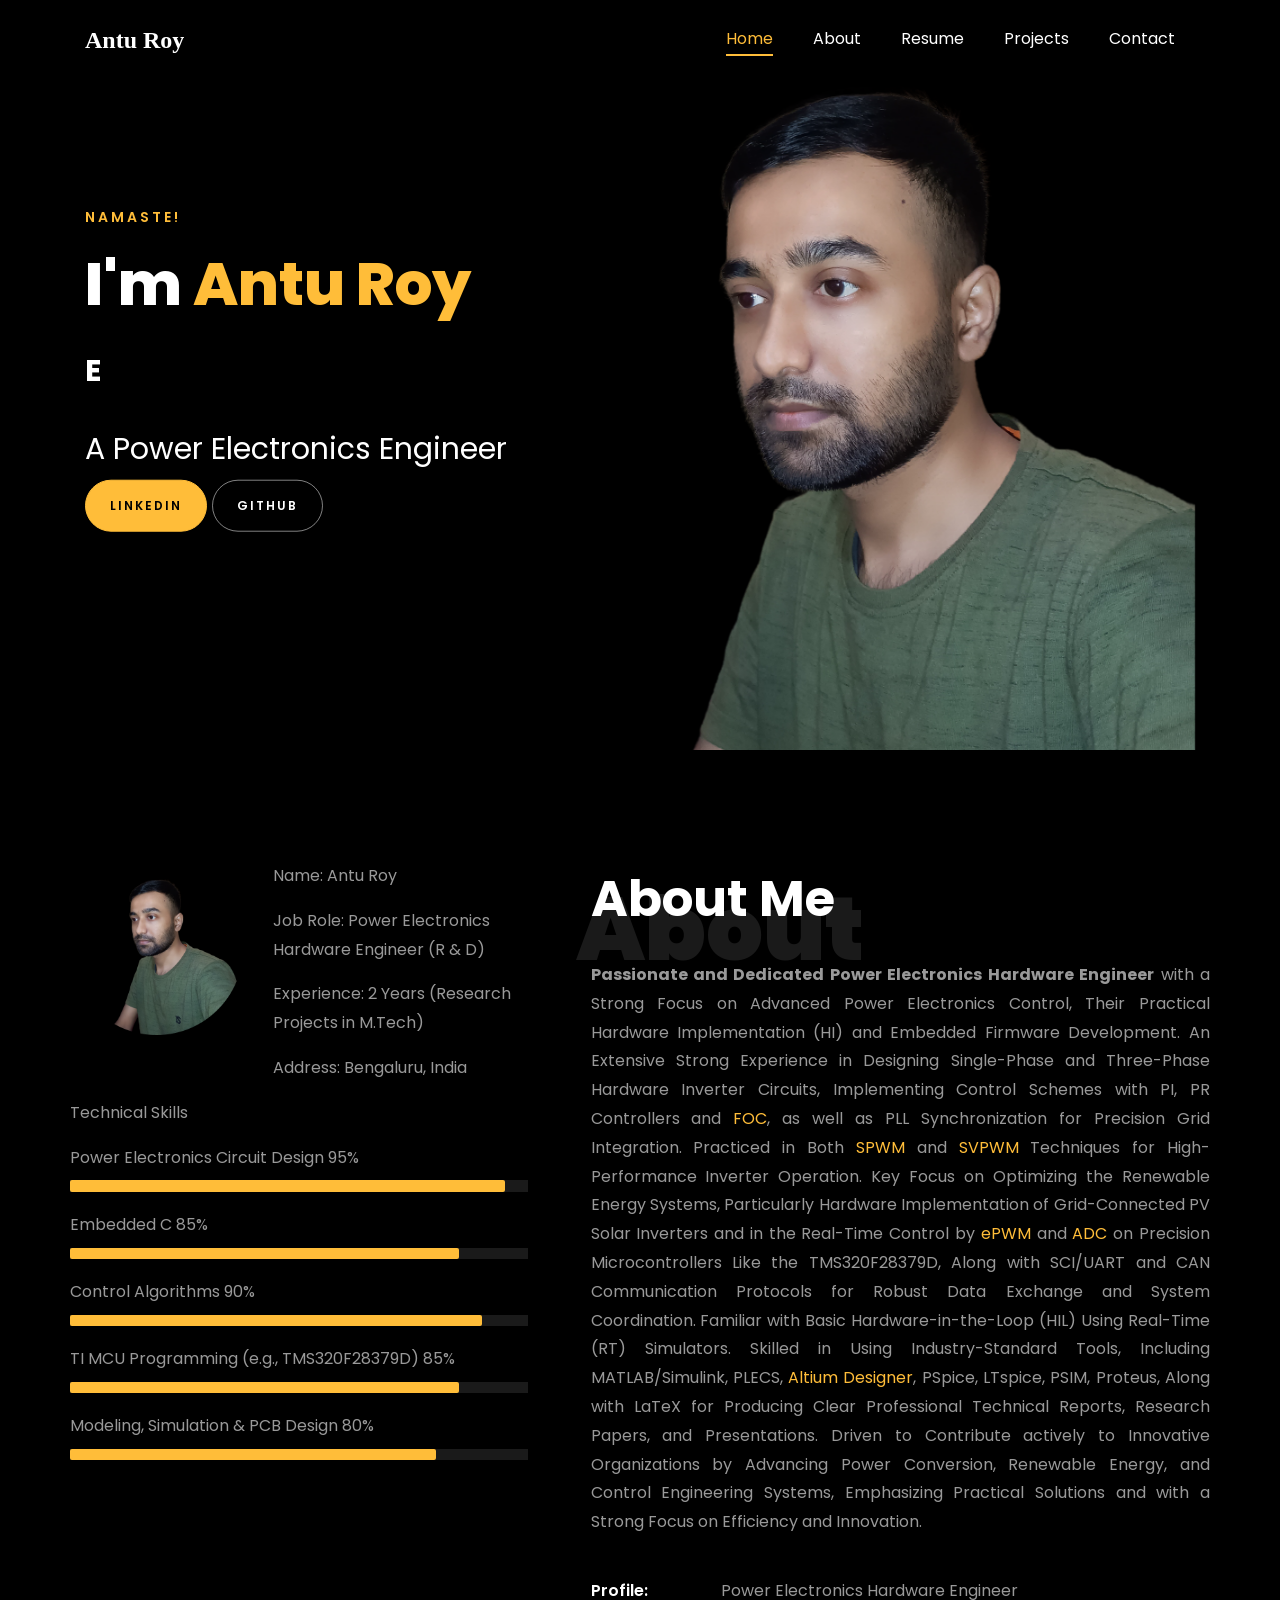
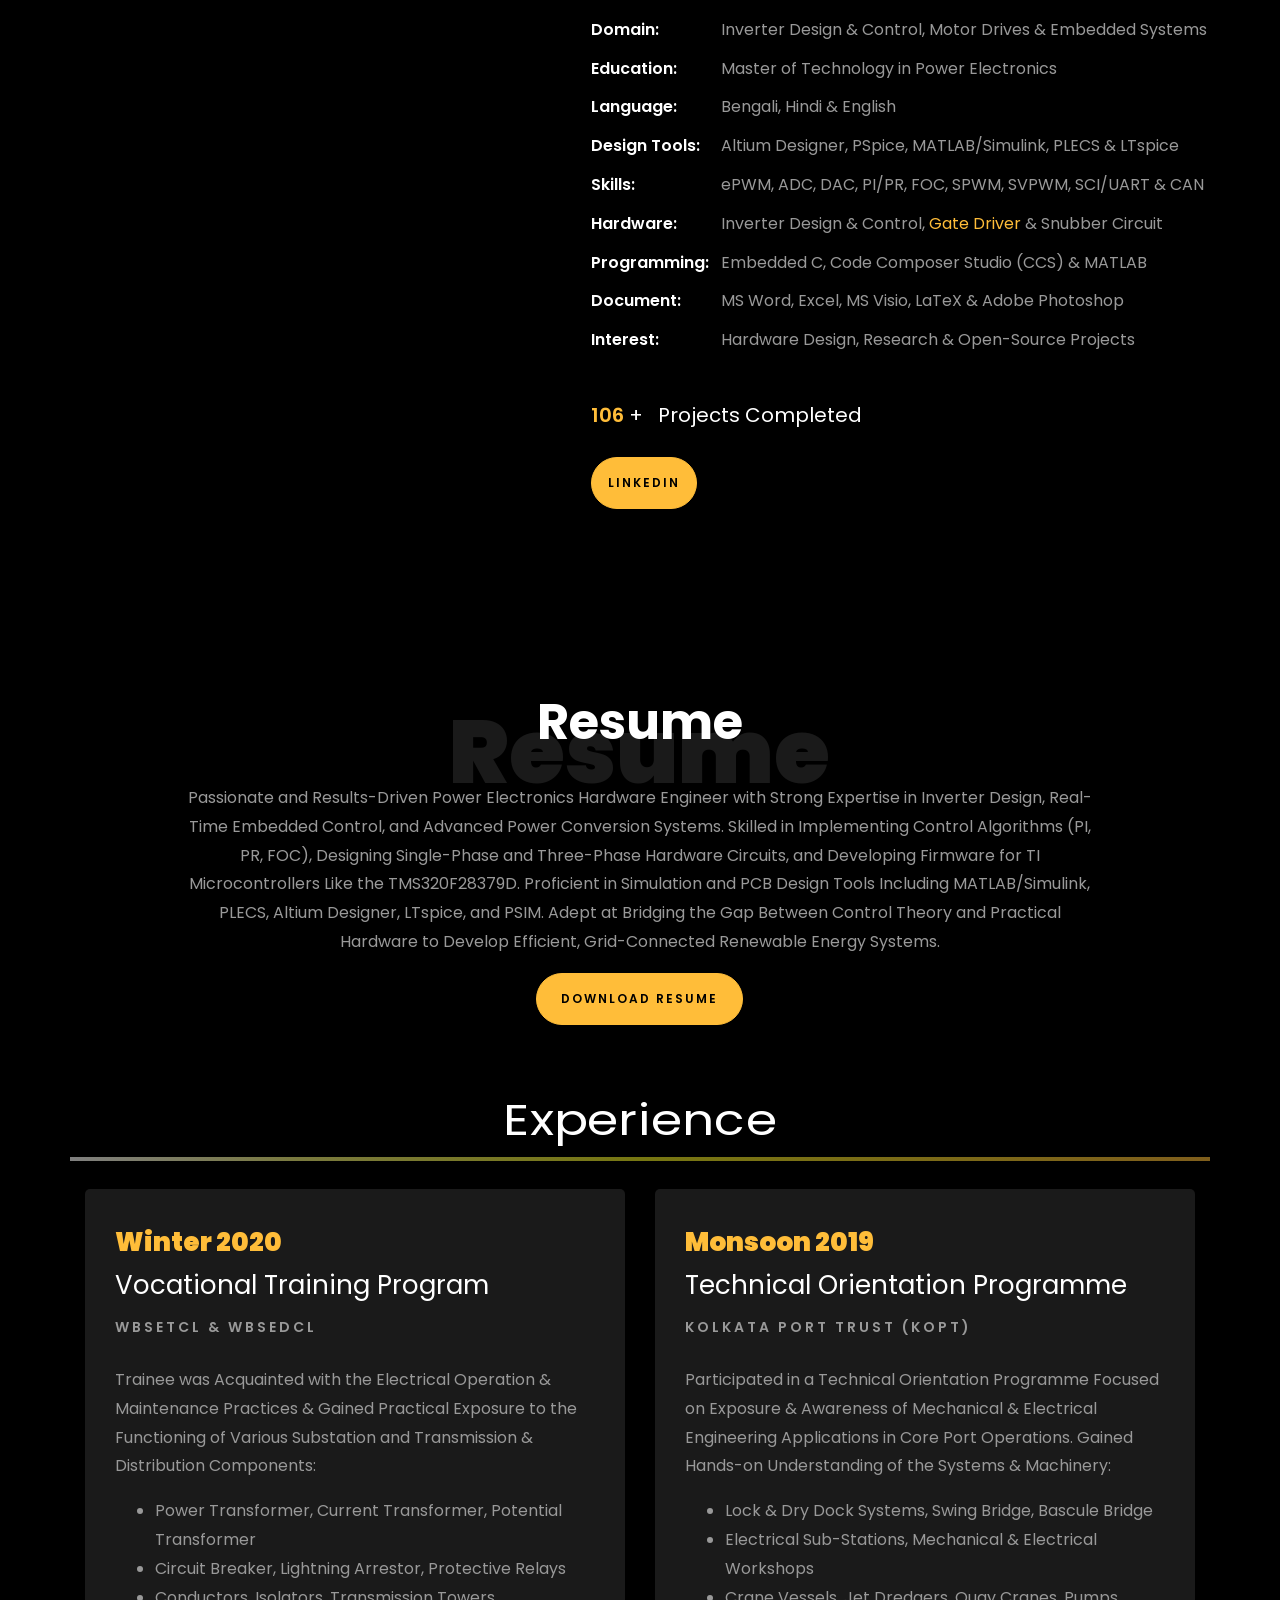
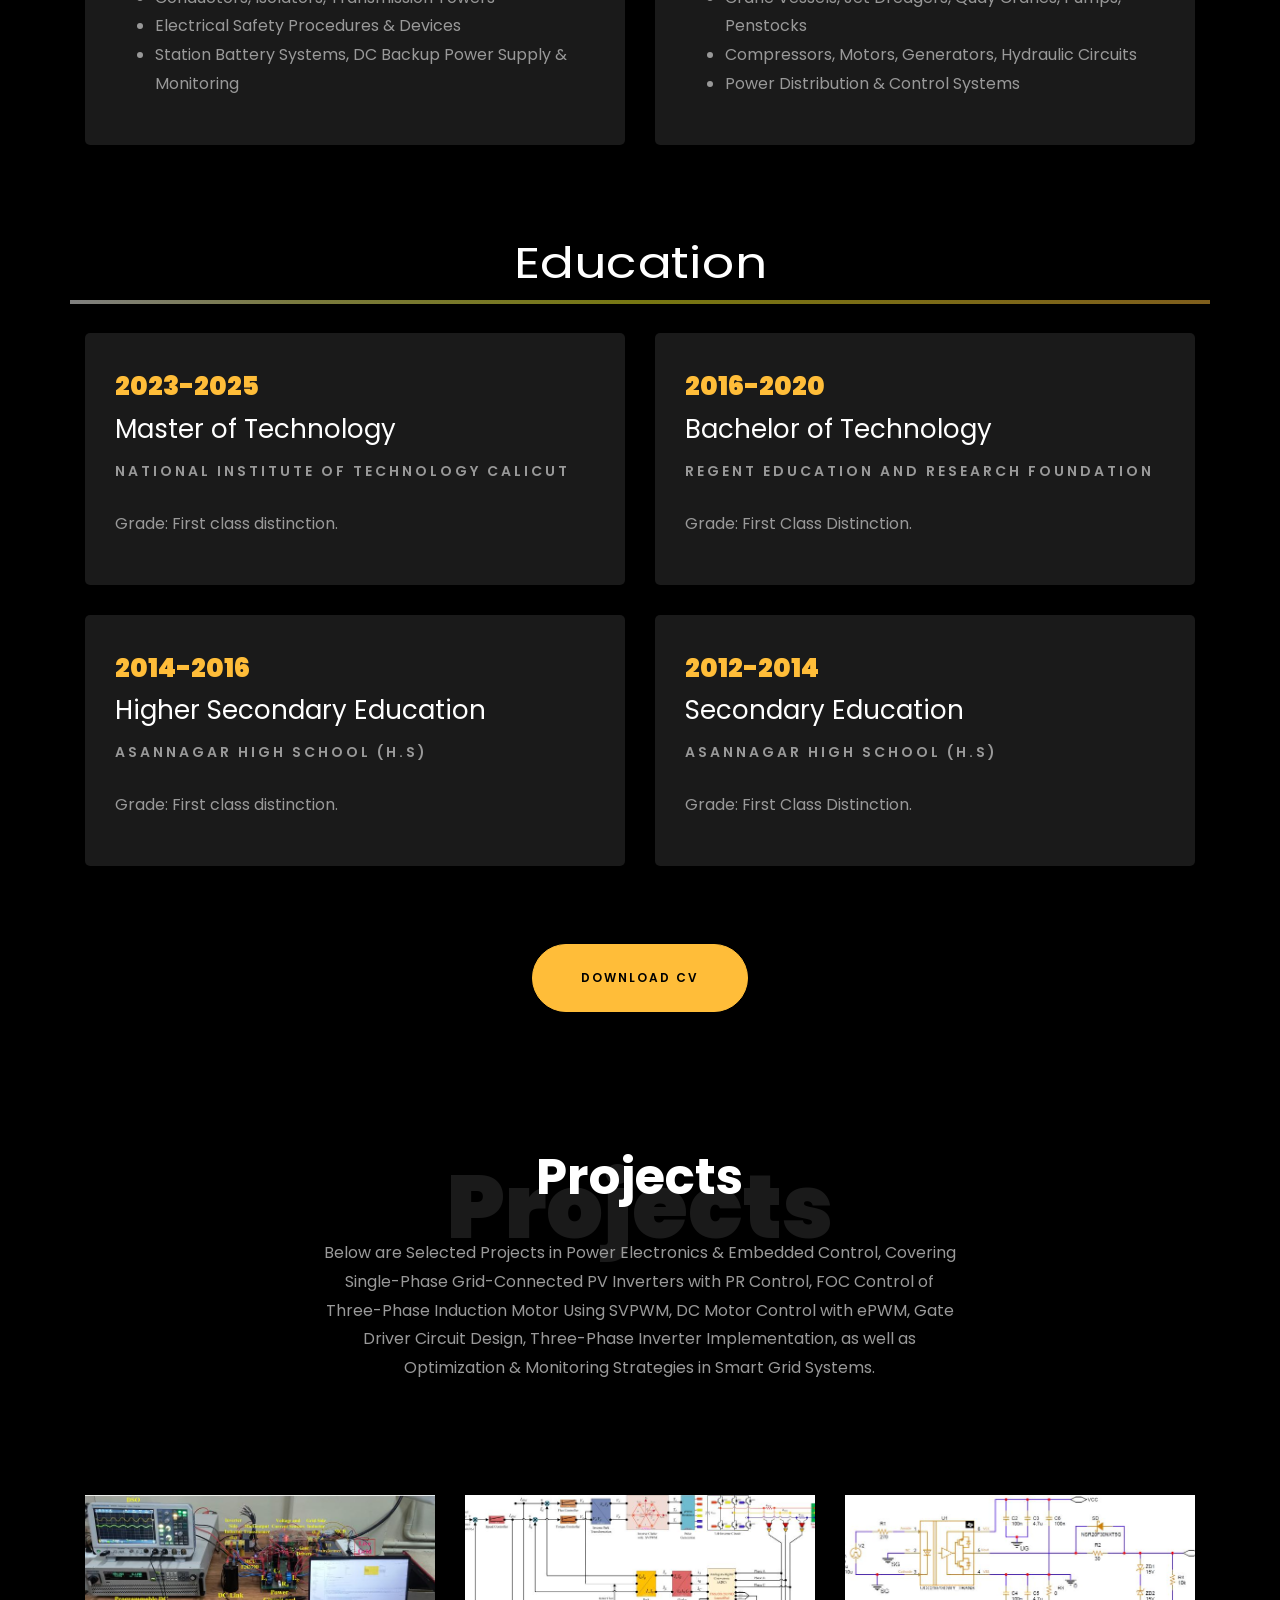
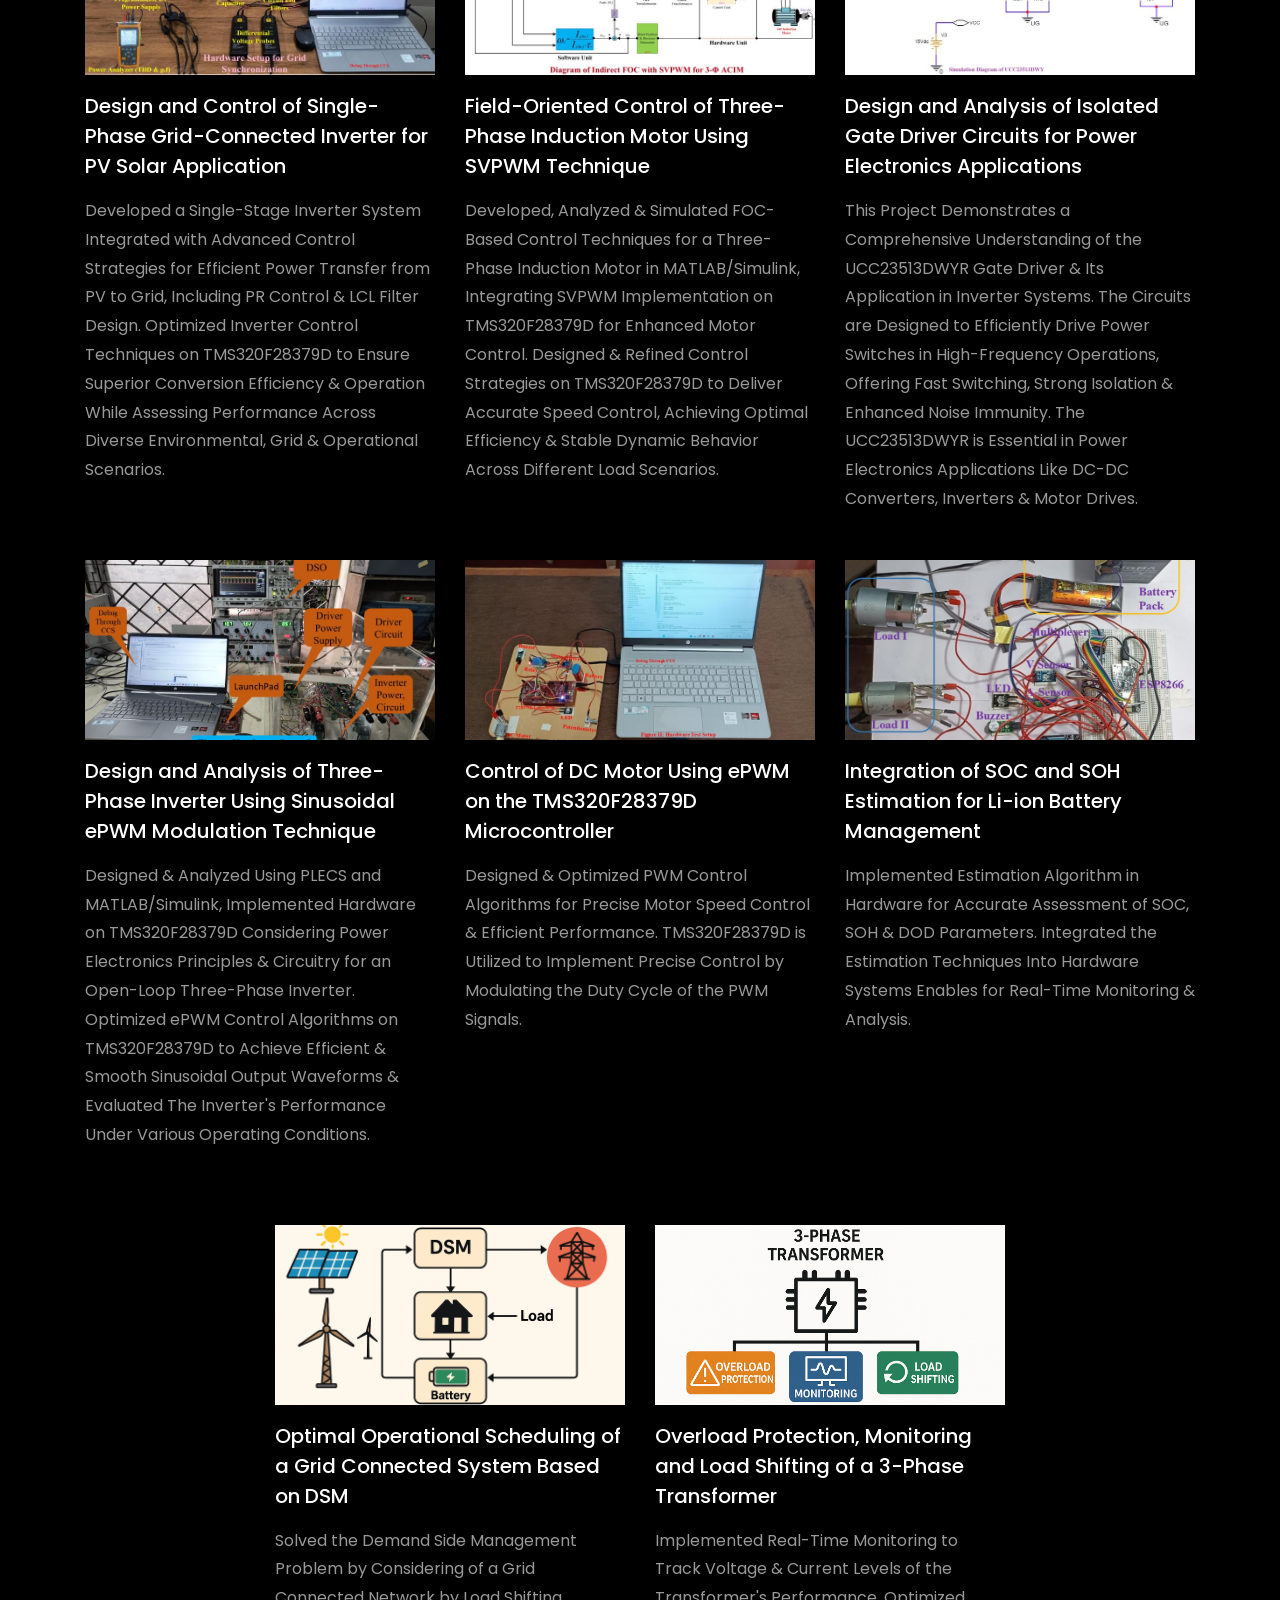
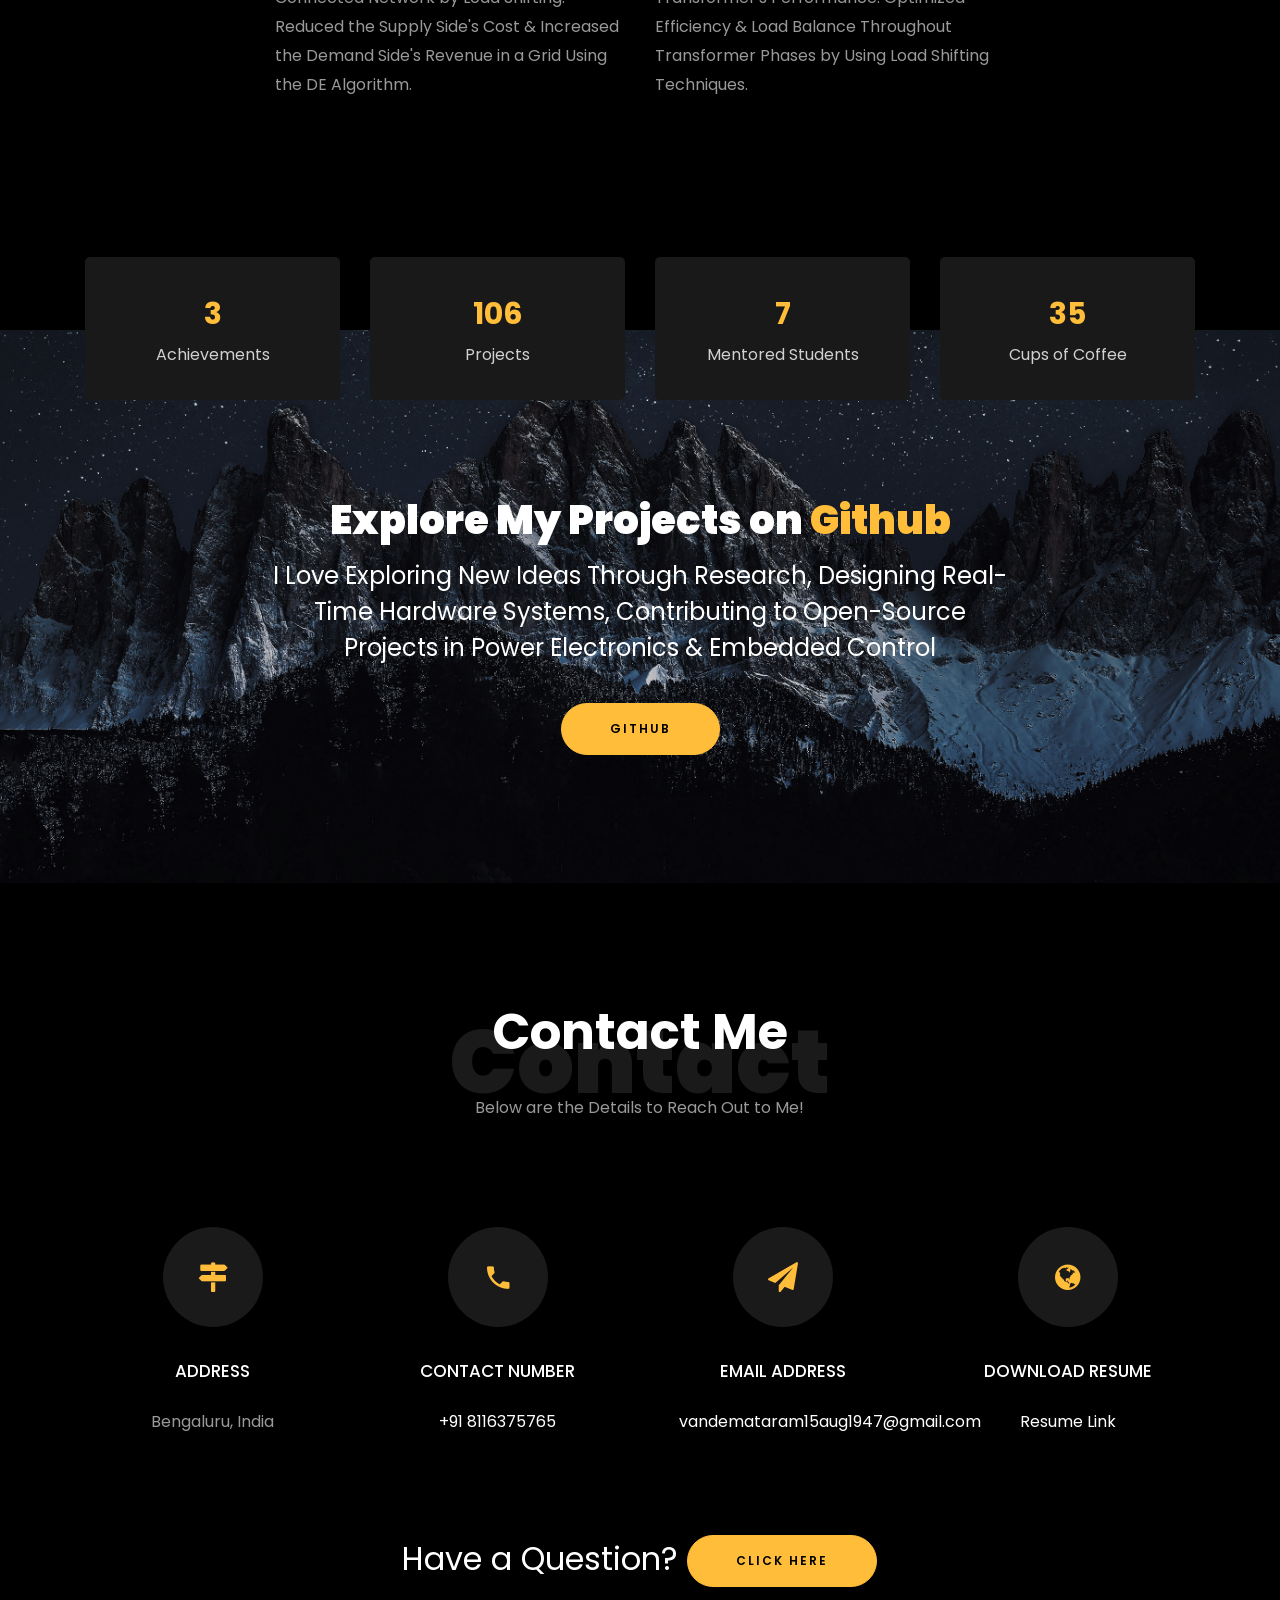
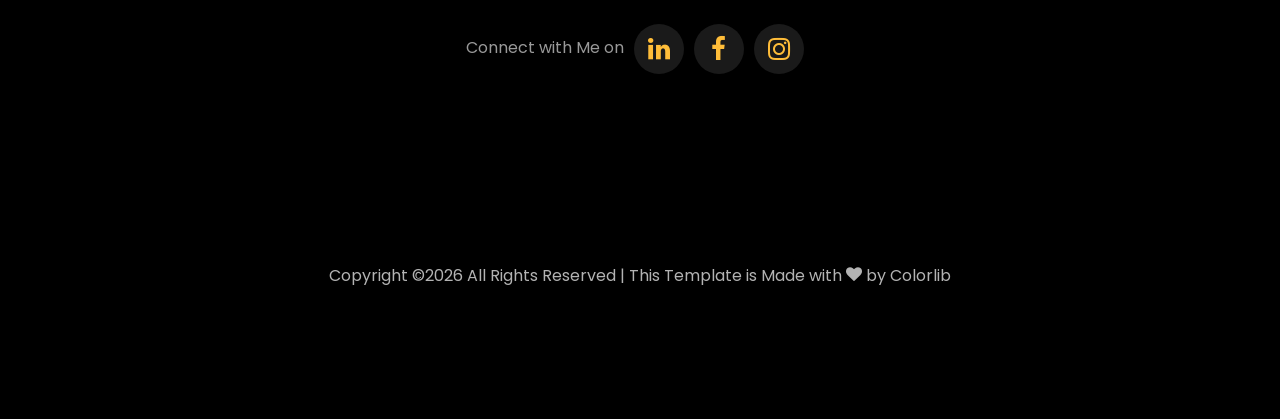
==== commit 0c790ee0: "Check" ====
--- a/index.html
+++ b/index.html
@@ -1,7 +1,7 @@
 <!DOCTYPE html>
 <html lang="en">
   <head>
-    <title>Antu Roy | Power Electronics Hardware Engineer</title>
+    <title>Antu Portfolio</title>
     <meta charset="utf-8">
     <meta name="viewport" content="width=device-width, initial-scale=1, shrink-to-fit=no">
     
@@ -159,7 +159,7 @@
 
 						// Create an array of typing text
 						const typingTexts = [
-						'Power Electronics Hardware Engineer  ',
+						'Power Electronics Engineer  ',
 						'Embedded Systems Developer  ',
 						'Hindi Poet   ',
 						];
@@ -187,7 +187,7 @@
 
 						<br>
 						<br>
-			            <h2>Power Electronics Hardware Engineer (R&amp;D)</h2>
+			            <h2>A Power Electronics Engineer</h2>
 						<!-- <h2 class="d-flex" style="margin-bottom: 0">With over 5 years of experience</h2> -->
 						<!-- <br> -->
 			            <p><a href="https://www.linkedin.com/in/vandemataram1947/" class="btn btn-primary py-3 px-4">LinkedIn</a> 
@@ -202,7 +202,7 @@
 
 
 
-    <section class="ftco-about img ftco-section" id="about-section">
+    <section class="ftco-about img ftco-section ftco-no-pb" id="about-section">
     	<div class="container">
 			<div class="row">
 				<div class="row d-flex align-items-stretch">
@@ -213,15 +213,15 @@
 								<div class="row">
 									<div class="col-sm-6 col-md-5">
 									  <div class="about-img">
-						<img src="images/about-me.png" class="img-fluid rounded b-shadow-a" alt="Portrait of Antu Roy">
+										<img src="images/about-me.png" class="img-fluid rounded b-shadow-a" alt="">
 									  </div>
 									</div>
 									<!-- Details next to profile image -->
 									<div class="col-sm-6 col-md-7">
 									  <div class="about-info">
 										<p><span class="title-s">Name: </span> <span>Antu Roy</span></p>
-						<p><span class="title-s">Job Role: </span> <span>Power Electronics Hardware Engineer (R&amp;D)</span></p>
-										<p><span class="title-s">Experience: </span> <span>Power Electronics R&amp;D and M.Tech Research Projects</span></p>
+										<p><span class="title-s">Job Role: </span> <span>Power Electronics Hardware Engineer (R &amp; D)</span></p>
+										<p><span class="title-s">Experience: </span> <span>2 Years (Research Projects in M.Tech)</span></p>
 										<p><span class="title-s">Address: </span> <span>Bengaluru, India</span></p>
 									  </div>
 									</div>
@@ -271,19 +271,32 @@
                                 <h2 class="mb-4">About Me</h2>
 
                                 <p style="text-align: justify;">
-                                <strong>Power Electronics Hardware Engineer (R&amp;D)</strong> with Experience in the Design, Development, and Validation of Power-Converter Systems. Currently Working on a 25 kVA N+1 Redundant UPS Power Module for Mission-Critical Data-Center Applications, with Expertise in Power-Stage Design, Gate-Driver Circuits, Sensing and Protection Circuits, Component Selection, and System Integration. Experienced in Programming TI C2000 Microcontrollers, Including the TMS320F28379D, for PWM Generation, <a href="https://github.com/vandemataram15aug1947/8_Temperature_Sensor_ADC_Register_Base/tree/8_Temperature_Sensor_ADC_Register_Base" target="_blank">ADC Integration</a>, Peripheral Configuration, and Real-Time <a href="https://github.com/vandemataram15aug1947/Code_for_Lab_of_DCPEC/tree/Code_for_Lab_of_DCPEC" target="_blank">ePWM Control</a>. Proficient in Advanced Digital-Control Techniques such as PI and PR Controllers, 2P2Z and 3P3Z Compensators, <a href="https://github.com/vandemataram15aug1947/Indirect_Sensor_Based_FOC_of_Three_Phase_ACIM_Using_SVPWM" target="_blank">Field-Oriented Control (FOC)</a>, <a href="https://github.com/vandemataram15aug1947/Single_Phase_Inverter_by_YouT/tree/Single_Phase_Inverter_by_YouT" target="_blank">SPWM</a>, Two-Level and <a href="https://github.com/vandemataram15aug1947/SVPWM_Implementation_for_Three_Phase_Two_Level_Inverter" target="_blank">Three-Level SVPWM</a>, and PLL Synchronization. Skilled in MATLAB/Simulink, PLECS, Embedded C, Code Composer Studio, <a href="https://github.com/vandemataram15aug1947/Gate_Driver_Circuit_Design_by_Altium/tree/Gate_Driver_Circuit_Design_by_Altium" target="_blank">Altium Designer</a>, LTspice, and PSIM, with Practical Experience in Prototype Development, Hardware Bring-Up, Testing, Debugging, and Root-Cause Analysis.
+                                <strong>Passionate and Dedicated Power Electronics Hardware Engineer</strong> with a Strong Focus on Advanced Power Electronics Control, Their Practical Hardware Implementation (HI) and Embedded Firmware Development. An Extensive Strong Experience in Designing Single-Phase and Three-Phase Hardware Inverter Circuits, Implementing Control Schemes with PI, PR Controllers and 
+                                <a href="https://github.com/vandemataram15aug1947/Indirect_Sensor_Based_FOC_of_Three_Phase_ACIM_Using_SVPWM" target="_blank">FOC</a>, 
+                                as well as PLL Synchronization for Precision Grid Integration. Practiced in Both 
+                                <a href="https://github.com/vandemataram15aug1947/Single_Phase_Inverter_by_YouT/tree/Single_Phase_Inverter_by_YouT" target="_blank">SPWM</a> 
+                                and 
+                                <a href="https://github.com/vandemataram15aug1947/SVPWM_Implementation_for_Three_Phase_Two_Level_Inverter" target="_blank">SVPWM</a> 
+                                Techniques for High-Performance Inverter Operation. Key Focus on Optimizing the Renewable Energy Systems, Particularly Hardware Implementation of Grid-Connected PV Solar Inverters and in the Real-Time Control by 
+                                <a href="https://github.com/vandemataram15aug1947/Code_for_Lab_of_DCPEC/tree/Code_for_Lab_of_DCPEC" target="_blank">ePWM</a> 
+                                and 
+                                <a href="https://github.com/vandemataram15aug1947/8_Temperature_Sensor_ADC_Register_Base/tree/8_Temperature_Sensor_ADC_Register_Base" target="_blank">ADC</a> 
+                                on Precision Microcontrollers Like the TMS320F28379D, Along with SCI/UART and CAN Communication Protocols for Robust Data Exchange and System Coordination. Familiar with Basic Hardware-in-the-Loop (HIL) Using Real-Time (RT) Simulators. Skilled in Using Industry-Standard Tools, Including MATLAB/Simulink, PLECS, 
+                                <a href="https://github.com/vandemataram15aug1947/Gate_Driver_Circuit_Design_by_Altium/tree/Gate_Driver_Circuit_Design_by_Altium" target="_blank">Altium Designer</a>, 
+                                PSpice, LTspice, PSIM, Proteus, Along with LaTeX for Producing Clear Professional Technical Reports, Research Papers, and Presentations. Driven to Contribute actively to Innovative Organizations by Advancing Power Conversion, Renewable Energy, and Control Engineering Systems, Emphasizing Practical Solutions and with a Strong Focus on Efficiency and Innovation.
                                 </p>
 
 								<ul class="about-info mt-4 px-md-0 px-2">
                                 <li class="d-flex"><span>Profile:</span> <span>Power Electronics Hardware Engineer</span></li>
-                                <li class="d-flex"><span>Domains:</span> <span>UPS Systems, Power Converters, Motor Drives &amp; Embedded Control</span></li>
+                                <li class="d-flex"><span>Domain:</span> <span>Inverter Design &amp; Control, Motor Drives &amp; Embedded Systems</span></li>
                                 <li class="d-flex"><span>Education:</span> <span>Master of Technology in Power Electronics</span></li>
-                                <li class="d-flex"><span>Languages:</span> <span>Bengali, Hindi &amp; English</span></li>
+                                <li class="d-flex"><span>Language:</span> <span>Bengali, Hindi &amp; English</span></li>
                                 <li class="d-flex"><span>Design Tools:</span> <span>Altium Designer, PSpice, MATLAB/Simulink, PLECS &amp; LTspice</span></li>
                                 <li class="d-flex"><span>Skills:</span> <span>ePWM, ADC, DAC, PI/PR, FOC, SPWM, SVPWM, SCI/UART &amp; CAN</span></li>
-                                <li class="d-flex"><span>Hardware:</span> <span>Power Stages, <a href="https://github.com/vandemataram15aug1947/Design_and_Development_of_an_Isolated_Gate_Driver_Circuit" target="_blank">Gate Drivers</a>, Sensing, Protection &amp; Snubber Circuits</span></li>
+                                <li class="d-flex"><span>Hardware:</span> <span>Inverter Design &amp; Control, <a href="https://github.com/vandemataram15aug1947/Design_and_Development_of_an_Isolated_Gate_Driver_Circuit" target="_blank">Gate Driver</a> &amp; Snubber Circuit</span></li>
                                 <li class="d-flex"><span>Programming:</span> <span>Embedded C, Code Composer Studio (CCS) &amp; MATLAB</span></li>
-                                <li class="d-flex"><span>Interests:</span> <span>Hardware Design, Research &amp; Open-Source Projects</span></li>
+								<li class="d-flex"><span>Document:</span> <span>MS Word, Excel, MS Visio, LaTeX &amp; Adobe Photoshop</span></li>
+                                <li class="d-flex"><span>Interest:</span> <span>Hardware Design, Research &amp; Open-Source Projects</span></li>
                                 </ul>
 
 							</div>
@@ -293,8 +306,8 @@
 						<div class="counter-wrap ftco-animate d-flex mt-md-3">
 							<div class="text">
 								<p class="mb-4">
-									<span class="number" data-number="9">0</span> <span>+</span>
-									<span>&nbsp; Featured Projects</span>
+									<span class="number" data-number="150">0</span> <span>+</span>
+									<span>&nbsp; Projects Completed</span>
 								</p>
 								<p><a href="https://www.linkedin.com/in/vandemataram1947/" class="btn btn-primary py-3 px-3">LinkedIn</a></p>
 							</div>
@@ -308,13 +321,13 @@
 
 
 	
-    <section class="ftco-section" id="resume-section">
+    <section class="ftco-section ftco-no-pb" id="resume-section">
     	<div class="container">
     		<div class="row justify-content-center pb-5">
           <div class="col-md-10 heading-section text-center ftco-animate">
           	<h1 class="big big-2">Resume</h1>
             <h2 class="mb-4">Resume</h2>
-            <p>Power Electronics Hardware Engineer (R&amp;D) with Experience in Power-Converter Design, Embedded Control, System Integration, and Electrical Validation. Currently Working on a 25 kVA N+1 Redundant UPS Power Module for Mission-Critical Data-Center Applications. Skilled in Power-Stage and Gate-Driver Design, Sensing and Protection Circuits, TI C2000 Programming, Hardware Bring-Up, Prototype Testing, and Root-Cause Analysis.</p>
+            <p>Passionate and Results-Driven Power Electronics Hardware Engineer with Strong Expertise in Inverter Design, Real-Time Embedded Control, and Advanced Power Conversion Systems. Skilled in Implementing Control Algorithms (PI, PR, FOC), Designing Single-Phase and Three-Phase Hardware Circuits, and Developing Firmware for TI Microcontrollers Like the TMS320F28379D. Proficient in Simulation and PCB Design Tools Including MATLAB/Simulink, PLECS, Altium Designer, LTspice, and PSIM. Adept at Bridging the Gap Between Control Theory and Practical Hardware to Develop Efficient, Grid-Connected Renewable Energy Systems.</p>
 			<p><a href="Resume/ANTU_ROY_8116375765.pdf" class="btn btn-primary py-3 px-4" target="_blank" download>Download Resume</a></p>
           </div>
         </div>
@@ -329,37 +342,38 @@
 		<br>
 		
 		<div class="row">
-				<div class="col-md-6 d-flex">
-					<div class="resume-wrap ftco-animate w-100">
-						<span class="date">Nov 2025 &ndash; Present</span>
-						<h2>Power Electronics Hardware Engineer (R&amp;D)</h2>
-						<span class="position">AMETEK Instruments India Pvt. Ltd.</span>
-						<p class="mt-4">Contributing to the Development and Validation of a 25 kVA N+1 Redundant UPS Power Module for Mission-Critical Data-Center Applications.</p>
-							<ul>
-								<li>Designing and Evaluating Power Stages, Gate-Driver Circuits, Sensing Circuits, Protection Circuits, and Associated Components.</li>
-								<li>Supporting Control Implementation, System Integration, Prototype Development, and Electrical Validation.</li>
-								<li>Performing Engineering Analysis, Component Selection, Design Reviews, Hardware Bring-Up, and Performance Testing.</li>
-								<li>Troubleshooting Hardware through Systematic Debugging and Root-Cause Analysis and Implementing Corrective Actions.</li>
-								<li>Collaborating with Cross-Functional Teams to Improve System Performance, Reliability, Manufacturability, and Safety.</li>
-							</ul>
-					</div>
-
-				</div>
-
-				<div class="col-md-6 d-flex">
-					<div class="resume-wrap ftco-animate w-100">
+				<div class="col-md-6">
+					<div class="resume-wrap ftco-animate">
 						<span class="date">Winter 2020</span>
 						<h2>Vocational Training Program</h2>
 						<span class="position">WBSETCL &amp; WBSEDCL</span>
-						<p class="mt-4">Gained Practical Exposure to the Operation and Maintenance of Electrical Substations and Transmission and Distribution Systems, Including the Functions of Key Equipment and Associated Safety Practices.</p>
+						<p class="mt-4">Trainee was Acquainted with the Electrical Operation &amp; Maintenance Practices &amp; Gained Practical Exposure to the Functioning of Various Substation and Transmission &amp; Distribution Components: 
 							<ul>
-								<li>Studied Power Transformers, Current Transformers, and Potential Transformers.</li>
-                                <li>Learned the Functions of Circuit Breakers, Lightning Arresters, and Protective Relays.</li>
-                                <li>Observed Conductors, Isolators, Transmission Towers, and Related Infrastructure.</li>
-                                <li>Developed an Understanding of Electrical Safety Procedures and Protective Devices.</li>
-                                <li>Gained Exposure to Station Battery Systems, DC Backup Power Supplies, and Equipment-Monitoring Practices.</li>
-                                <li>Observed the Operation and Maintenance of Electrical Distribution Lines and Substations Rated up to 33 kV.</li>
+								<li>Power Transformer, Current Transformer, Potential Transformer</li>
+								<li>Circuit Breaker, Lightning Arrestor, Protective Relays</li>
+								<li>Conductors, Isolators, Transmission Towers</li>
+								<li>Electrical Safety Procedures &amp; Devices</li>
+								<li>Station Battery Systems, DC Backup Power Supply &amp; Monitoring</li>
 							</ul>
+						</p>
+					</div>
+
+				</div>
+
+				<div class="col-md-6">
+					<div class="resume-wrap ftco-animate">
+						<span class="date">Monsoon 2019</span>
+						<h2>Technical Orientation Programme</h2>
+						<span class="position">Kolkata Port Trust (KoPT)</span>
+						<p class="mt-4">Participated in a Technical Orientation Programme Focused on Exposure &amp; Awareness of Mechanical &amp; Electrical Engineering Applications in Core Port Operations. Gained Hands-on Understanding of the Systems &amp; Machinery: 
+							<ul>
+								<li>Lock & Dry Dock Systems, Swing Bridge, Bascule Bridge</li>
+                                <li>Electrical Sub-Stations, Mechanical & Electrical Workshops</li>
+                                <li>Crane Vessels, Jet Dredgers, Quay Cranes, Pumps, Penstocks</li>
+                                <li>Compressors, Motors, Generators, Hydraulic Circuits</li>
+                                <li>Power Distribution &amp; Control Systems</li>
+							</ul>
+						</p>
 					</div>
 
 				</div>
@@ -377,37 +391,37 @@
 			<div class="row">
     			<div class="col-md-6">
     				<div class="resume-wrap ftco-animate">
-					<span class="date">2023&ndash;2025</span>
-					<h2>Master of Technology in Power Electronics</h2>
+    					<span class="date">2023-2025</span>
+    					<h2>Master of Technology</h2>
     					<span class="position">National Institute of Technology Calicut</span>
-					<p class="mt-4">CGPA: 7.77</p>
+    					<p class="mt-4">Grade: First class distinction.</p>
     				</div>
     			</div>
 
     			<div class="col-md-6">
     				<div class="resume-wrap ftco-animate">
-					<span class="date">2016&ndash;2020</span>
-					<h2>Bachelor of Technology in Electrical Engineering</h2>
+    					<span class="date">2016-2020</span>
+    					<h2>Bachelor of Technology</h2>
     					<span class="position">Regent Education and Research Foundation</span>
-					<p class="mt-4">CGPA: 7.58</p>
+    					<p class="mt-4">Grade: First Class Distinction.</p>
     				</div>
 				</div>
 
 				<div class="col-md-6">
     				<div class="resume-wrap ftco-animate">
-					<span class="date">2014&ndash;2016</span>
+    					<span class="date">2014-2016</span>
     					<h2>Higher Secondary Education</h2>
     					<span class="position">Asannagar High School (H.S)</span>
-					<p class="mt-4">Percentage: 71.20%</p>
+    					<p class="mt-4">Grade: First class distinction.</p>
     				</div>
     			</div>
 
     			<div class="col-md-6">
     				<div class="resume-wrap ftco-animate">
-					<span class="date">2012&ndash;2014</span>
+    					<span class="date">2012-2014</span>
     					<h2>Secondary Education</h2>
     					<span class="position">Asannagar High School (H.S)</span>
-					<p class="mt-4">Percentage: 80.14%</p>
+    					<p class="mt-4">Grade: First Class Distinction.</p>
     				</div>
 				</div>
     		</div>
@@ -428,29 +442,18 @@
           <div class="col-md-7 heading-section text-center ftco-animate">
             <h1 class="big big-2">Projects</h1>
             <h2 class="mb-4">Projects</h2>
-            <p>Selected Projects in Power Electronics and Embedded Control, Including Multilevel and Grid-Connected PV Inverters, Advanced Modulation and Control, Motor Drives, Gate-Driver Circuits, Battery Management, Transformer Protection, and Smart-Grid Optimization.</p>
+            <p>Below are Selected Projects in Power Electronics &amp; Embedded Control, Covering Single-Phase Grid-Connected PV Inverters with PR Control, FOC Control of Three-Phase Induction Motor Using SVPWM, DC Motor Control with ePWM, Gate Driver Circuit Design, Three-Phase Inverter Implementation, as well as Optimization &amp; Monitoring Strategies in Smart Grid Systems.</p>
           </div>
         </div>
         <div class="row d-flex">
           <div class="col-md-4 d-flex ftco-animate">
           	<div class="blog-entry justify-content-end">
-              <a href="https://github.com/vandemataram15aug1947/Three-Phase-Three-Level-Diode-Clamped-NPC-Inverter" class="block-20 zoom-effect" style="background-image: url('images/Project_1_NPC_Inverter.jpg');">
-              </a>
-              <div class="text mt-3 float-right d-block">
-
-                <h3 class="heading"><a href="https://github.com/vandemataram15aug1947/Three-Phase-Three-Level-Diode-Clamped-NPC-Inverter">Three-Phase Three-Level Diode-Clamped NPC Inverter</a></h3>
-                <p>Designed and Simulated a Three-Phase, Three-Level Neutral-Point-Clamped (NPC) Voltage-Source Inverter with a Split DC Link and an LCL Output Filter. Developed Cascaded Voltage and Current PI Control in the Synchronous dq Reference Frame, Including Feedforward and Cross-Coupling Compensation. Implemented Three-Level SVPWM Sector, Region, and Dwell-Time Calculations with Twelve ePWM Gate Commands for Integration on the TMS320F28379D.</p>
-              </div>
-            </div>
-          </div>
-          <div class="col-md-4 d-flex ftco-animate">
-			<div class="blog-entry justify-content-end">
               <a href="https://github.com/vandemataram15aug1947/Single_Phase_Grid_Connected_PV_Inverter" class="block-20 zoom-effect" style="background-image: url('images/Project_1.jpeg');">
               </a>
               <div class="text mt-3 float-right d-block">
 
-                <h3 class="heading"><a href="https://github.com/vandemataram15aug1947/Single_Phase_Grid_Connected_PV_Inverter">Design and Control of a Single-Phase Grid-Connected Inverter for a PV System</a></h3>
-                <p>Designed and Simulated a Single-Stage Grid-Connected PV Inverter Using PR Control, an LCL Filter, MPPT, and Grid Synchronization. Implemented the Control Strategy on a TMS320F28379D and Evaluated Performance across a Range of Environmental, Grid, and Operating Conditions.</p>
+                <h3 class="heading"><a href="https://github.com/vandemataram15aug1947/Single_Phase_Grid_Connected_PV_Inverter"> Design and Control of Single-Phase Grid-Connected Inverter for PV Solar Application</a></h3>
+                <p>Developed a Single-Stage Inverter System Integrated with Advanced Control Strategies for Efficient Power Transfer from PV to Grid, Including PR Control &amp; LCL Filter Design. Optimized Inverter Control Techniques on TMS320F28379D to Ensure Superior Conversion Efficiency &amp; Operation While Assessing Performance Across Diverse Environmental, Grid &amp; Operational Scenarios.</p>
               </div>
             </div>
           </div>
@@ -461,7 +464,7 @@
               <div class="text mt-3 float-right d-block">
 
                 <h3 class="heading"><a href="https://github.com/vandemataram15aug1947/Indirect_Sensor_Based_FOC_of_Three_Phase_ACIM_Using_SVPWM">Field-Oriented Control of Three-Phase Induction Motor Using SVPWM Technique</a></h3>
-                <p>Developed and Simulated Field-Oriented Control for a Three-Phase Induction Motor in MATLAB/Simulink. Implemented SVPWM on the TMS320F28379D to Achieve Accurate Speed Control, Efficient Operation, and Stable Dynamic Performance under Varying Load Conditions.</p>
+                <p>Developed, Analyzed &amp; Simulated FOC-Based Control Techniques for a Three-Phase Induction Motor in MATLAB/Simulink, Integrating SVPWM Implementation on TMS320F28379D for Enhanced Motor Control. Designed &amp; Refined Control Strategies on TMS320F28379D to Deliver Accurate Speed Control, Achieving Optimal Efficiency &amp; Stable Dynamic Behavior Across Different Load Scenarios.</p>
               </div>
             </div>
           </div>
@@ -472,7 +475,7 @@
               <div class="text mt-3 float-right d-block">
 
                 <h3 class="heading"><a href="https://github.com/vandemataram15aug1947/Design_and_Development_of_an_Isolated_Gate_Driver_Circuit">Design and Analysis of Isolated Gate Driver Circuits for Power Electronics Applications</a></h3>
-                <p>Designed and Analyzed an Isolated Gate-Driver Circuit Based on the UCC23513DWYR for High-Frequency Power-Switching Applications. The Design Provides Galvanic Isolation, Fast Switching, and Strong Noise Immunity for Converters, Inverters, and Motor Drives.</p>
+                <p>This Project Demonstrates a Comprehensive Understanding of the UCC23513DWYR Gate Driver &amp; Its Application in Inverter Systems. The Circuits are Designed to Efficiently Drive Power Switches in High-Frequency Operations, Offering Fast Switching, Strong Isolation &amp; Enhanced Noise Immunity. The UCC23513DWYR is Essential in Power Electronics Applications Like DC-DC Converters, Inverters &amp; Motor Drives.</p>
               </div>
             </div>
           </div>
@@ -484,7 +487,7 @@
               <div class="text mt-3 float-right d-block">
 
                 <h3 class="heading"><a href="https://github.com/vandemataram15aug1947/Design_and_Analysis_of_3_Phase_Inverter_Using_Sinusoidal_ePWM_Modulation_Technique">Design and Analysis of Three-Phase Inverter Using Sinusoidal ePWM Modulation Technique</a></h3>
-                <p>Designed and Simulated an Open-Loop Three-Phase Inverter in PLECS and MATLAB/Simulink, then Implemented the Control on a TMS320F28379D. Configured ePWM Modulation to Produce Balanced Sinusoidal Outputs and Evaluated Inverter Performance under Different Operating Conditions.</p>
+                <p>Designed &amp; Analyzed Using PLECS and MATLAB/Simulink, Implemented Hardware on TMS320F28379D Considering Power Electronics Principles &amp; Circuitry for an Open-Loop Three-Phase Inverter. Optimized ePWM Control Algorithms on TMS320F28379D to Achieve Efficient &amp; Smooth Sinusoidal Output Waveforms &amp; Evaluated The Inverter's Performance Under Various Operating Conditions.</p>
               </div>
             </div>
           </div>
@@ -496,7 +499,7 @@
               <div class="text mt-3 float-right d-block">
 
                 <h3 class="heading"><a href="https://github.com/vandemataram15aug1947/Speed_Control_of_a_DC_Motor_Using_ePWM_on_the_TMS320F28379D_Microcontroller">Control of DC Motor Using ePWM on the TMS320F28379D Microcontroller</a></h3>
-                <p>Developed and Tested an ePWM-Based DC Motor Speed-Control System on the TMS320F28379D. Regulated Motor Speed by Varying the PWM Duty Cycle and Evaluated the System's Control Response and Operating Performance.</p>
+                <p>Designed &amp; Optimized PWM Control Algorithms for Precise Motor Speed Control &amp; Efficient Performance. TMS320F28379D is Utilized to Implement Precise Control by Modulating the Duty Cycle of the PWM Signals.</p>
               </div>
             </div>
           </div>
@@ -508,19 +511,23 @@
               </a>
               <div class="text mt-3 float-right d-block">
 
-                <h3 class="heading"><a href="https://github.com/vandemataram15aug1947/Integration_of_SOC_and_SOH_Estimation_for_Li_ion_Battery_Management">Integration of SOC and SOH Estimation for Li-Ion Battery Management</a></h3>
-                <p>Implemented Algorithms for Estimating Battery State of Charge (SOC), State of Health (SOH), and Depth of Discharge (DOD). Integrated the Estimation Methods into a Hardware Platform for Real-Time Battery Monitoring and Analysis.</p>
-              </div>
-            </div>
-          </div>
+                <h3 class="heading"><a href="https://github.com/vandemataram15aug1947/Integration_of_SOC_and_SOH_Estimation_for_Li_ion_Battery_Management">Integration of SOC and SOH Estimation for Li-ion Battery Management</a></h3>
+                <p>Implemented Estimation Algorithm in Hardware for Accurate Assessment of SOC, SOH &amp; DOD Parameters. Integrated the Estimation Techniques Into Hardware Systems Enables for Real-Time Monitoring &amp; Analysis.</p>
+              </div>
+            </div>
+          </div>
+        </div>
+	<br>
+		<!-- added justify-content-center to center align the last two projects -->
+		<div class="row d-flex justify-content-center">  
 			<div class="col-md-4 d-flex ftco-animate">
 				<div class="blog-entry justify-content-end">
 				<a href="https://github.com/vandemataram15aug1947/Optimal_Operational_Scheduling_of_a_Grid_Connected_System_Based_on_DSM" class="block-20 zoom-effect" style="background-image: url('images/Project_7.png');">
 				</a>
 				<div class="text mt-3 float-right d-block">
   
-				  <h3 class="heading"><a href="https://github.com/vandemataram15aug1947/Optimal_Operational_Scheduling_of_a_Grid_Connected_System_Based_on_DSM">Optimal Operational Scheduling of a Grid-Connected System Using DSM</a></h3>
-				  <p>Formulated a Demand-Side Management Problem for a Grid-Connected Network Using Load Shifting. Applied a Differential Evolution Algorithm to Reduce Supply-Side Costs while Improving Demand-Side Revenue.</p>
+				  <h3 class="heading"><a href="https://github.com/vandemataram15aug1947/Optimal_Operational_Scheduling_of_a_Grid_Connected_System_Based_on_DSM">Optimal Operational Scheduling of a Grid Connected System Based on DSM</a></h3>
+				  <p>Solved the Demand Side Management Problem by Considering of a Grid Connected Network by Load Shifting. Reduced the Supply Side's Cost &amp; Increased the Demand Side's Revenue in a Grid Using the DE Algorithm.</p>
 				</div>
 			  </div>
 			</div>
@@ -531,7 +538,7 @@
 				<div class="text mt-3 float-right d-block">
   
 				  <h3 class="heading"><a href="https://github.com/vandemataram15aug1947/Overload_Protection_Monitoring_and_Load_Shifting_of_a_3_Phase_Transformer">Overload Protection, Monitoring and Load Shifting of a 3-Phase Transformer</a></h3>
-				  <p>Developed a Real-Time System to Monitor Transformer Voltage and Current. Applied Overload Protection and Phase Load-Shifting Techniques to Improve Load Balance, Operating Efficiency, and System Reliability.</p>
+				  <p>Implemented Real-Time Monitoring to Track Voltage &amp; Current Levels of the Transformer's Performance. Optimized Efficiency &amp; Load Balance Throughout Transformer Phases by Using Load Shifting Techniques.</p>
 				</div>
 			  </div>
 			</div>
@@ -553,8 +560,8 @@
           <div class="col-md d-flex justify-content-center counter-wrap ftco-animate">
             <div class="block-18">
               <div class="text">
-                <strong class="number" data-number="9">0</strong>
-                <span>Featured Projects</span>
+                <strong class="number" data-number="150">0</strong>
+                <span>Projects</span>
               </div>
             </div>
           </div>
@@ -581,8 +588,8 @@
 			<!-- <div class="container"> -->
 				<div class="row justify-content-center">
 					<div class="col-md-7 ftco-animate text-center">
-						<h2>Explore My Projects on <span>GitHub</span></h2>
-						<div class="heading"> <h4>I Enjoy Exploring New Ideas through Research, Developing Real-Time Hardware Systems, and Contributing to Open-Source Projects in Power Electronics and Embedded Control.</h4>
+						<h2>Explore My Projects on<span> Github  </span> </h2>
+						<div class="heading"> <h4> I Love Exploring New Ideas Through Research, Designing Real-Time Hardware Systems, Contributing to Open-Source Projects in Power Electronics &amp; Embedded Control </h4>
 						<br>
 						<p><a href="https://github.com/vandemataram15aug1947" class="btn btn-primary py-3 px-5">GitHub</a></p>
 						</div>
@@ -594,13 +601,13 @@
 
 
 
-    <section class="ftco-section contact-section" id="contact-section">
+    <section class="ftco-section contact-section ftco-no-pb" id="contact-section">
       <div class="container">
       	<div class="row justify-content-center mb-5 pb-3">
           <div class="col-md-7 heading-section text-center ftco-animate">
             <h1 class="big big-2">Contact</h1>
             <h2 class="mb-4">Contact Me</h2>
-            <p>Feel Free to Contact Me to Discuss Engineering Opportunities, Technical Collaboration, or Research.</p>
+            <p>Below are the Details to Reach Out to Me!</p>
           </div>
         </div>
 
@@ -620,7 +627,7 @@
           			<span class="icon-phone2"></span>
           		</div>
           		<h3 class="mb-4">Contact Number</h3>
-	            <p><a href="tel:+918116375765">+91 8116375765</a></p>
+	            <p><a href="tel://0101010101">+91 8116375765</a></p>
 	          </div>
           </div>
           <div class="col-md-6 col-lg-3 d-flex ftco-animate">
@@ -629,7 +636,7 @@
           			<span class="icon-paper-plane"></span>
           		</div>
           		<h3 class="mb-4">Email Address</h3>
-	            <p><a href="mailto:vandemataram15aug1947@gmail.com">vandemataram15aug1947@gmail.com</a></p>
+	            <p><a href="https://formsubmit.co/vandemataram15aug1947@gmail.com">vandemataram15aug1947@gmail.com</a></p>
 	          </div>
           </div>
           <div class="col-md-6 col-lg-3 d-flex ftco-animate">
@@ -648,15 +655,40 @@
 			<br>
 			<div class="row justify-content-center">
 				<div class="col-md-7 ftco-animate text-center">
-					<h2>Have a <span>Question?</span> <a href="https://docs.google.com/forms/d/e/1FAIpQLSeVUotlZF4oNrr71OMmyVBFVx7NkwMdbTXblMCia9pbyG9wPg/viewform?usp=preview" class="btn btn-primary py-3 px-5">Get in Touch</a></h2>
+					<h2>Have a<span> Question?  </span> <a href="https://docs.google.com/forms/d/e/1FAIpQLSeVUotlZF4oNrr71OMmyVBFVx7NkwMdbTXblMCia9pbyG9wPg/viewform?usp=preview" class="btn btn-primary py-3 px-5">Click Here</a> </h2>
 				</div>
 			</div>
+
+			
+	<!-- <div class="row justify-content-center">
+  <div class="col-md-7 ftco-animate text-center">
+    <h2 class="mb-4" style="color: orange; font-weight: bold;">
+      Submit the Form Below to Get in Touch with Me
+    </h2>
+    <form action="https://formsubmit.co/vandemataram15aug1947@gmail.com" method="POST">
+      <div class="form-group">
+        <input type="text" name="name" class="form-control" placeholder="Enter Your Name" required>
+      </div>
+      <div class="form-group">
+        <input type="email" name="email" class="form-control" placeholder="Enter Your Email" required>
+      </div>
+      <div class="form-group">
+        <textarea name="message" class="form-control" rows="6" placeholder="Enter Your Message" required></textarea>
+      </div>
+      <div class="form-group">
+        <button type="submit" class="btn btn-primary py-3 px-5">Submit</button>
+      </div>
+    </form>
+  </div>
+</div> -->
 
 
 				<br>
 					<ul class="ftco-footer-social list-unstyled d-flex justify-content-center align-items-center mb-0">
-					  <li class="ftco-animate normal-txt">Connect with Me</li>
+					  <li class="ftco-animate normal-txt">Connect with Me on</li>
+					  <!-- <li class="ftco-animate"><a href="https://www.youtube.com/@RishabhMishraOfficial"><span class="icon-youtube"></span></a></li> -->
 					  <li class="ftco-animate"><a href="https://www.linkedin.com/in/vandemataram1947/"><span class="icon-linkedin"></span></a></li>  
+					  <!-- <li class="ftco-animate"><a href="https://twitter.com/rishabhnmishra"><span class="icon-twitter"></span></a></li> -->
 					  <li class="ftco-animate"><a href="https://www.facebook.com/share/1CTYErvNRT/"><span class="icon-facebook"></span></a></li>
 				      <li class="ftco-animate"><a href="https://www.instagram.com/"><span class="icon-instagram"></span></a></li>
 					</ul>
@@ -674,7 +706,7 @@
 			<div class="col-md-12 text-center">
   
 			  <p><!-- Link back to Colorlib can't be removed. Template is licensed under CC BY 3.0. -->
-	Copyright &copy;<script>document.write(new Date().getFullYear());</script> All Rights Reserved | Template by <a href="https://colorlib.com" target="_blank">Colorlib</a>
+	Copyright &copy;<script>document.write(new Date().getFullYear());</script> All Rights Reserved | This Template is Made with <i class="icon-heart color-danger" aria-hidden="true"></i> by <a href="https://colorlib.com" target="_blank">Colorlib</a>
 	<!-- Link back to Colorlib can't be removed. Template is licensed under CC BY 3.0. --></p>
 			</div>
 		  </div>
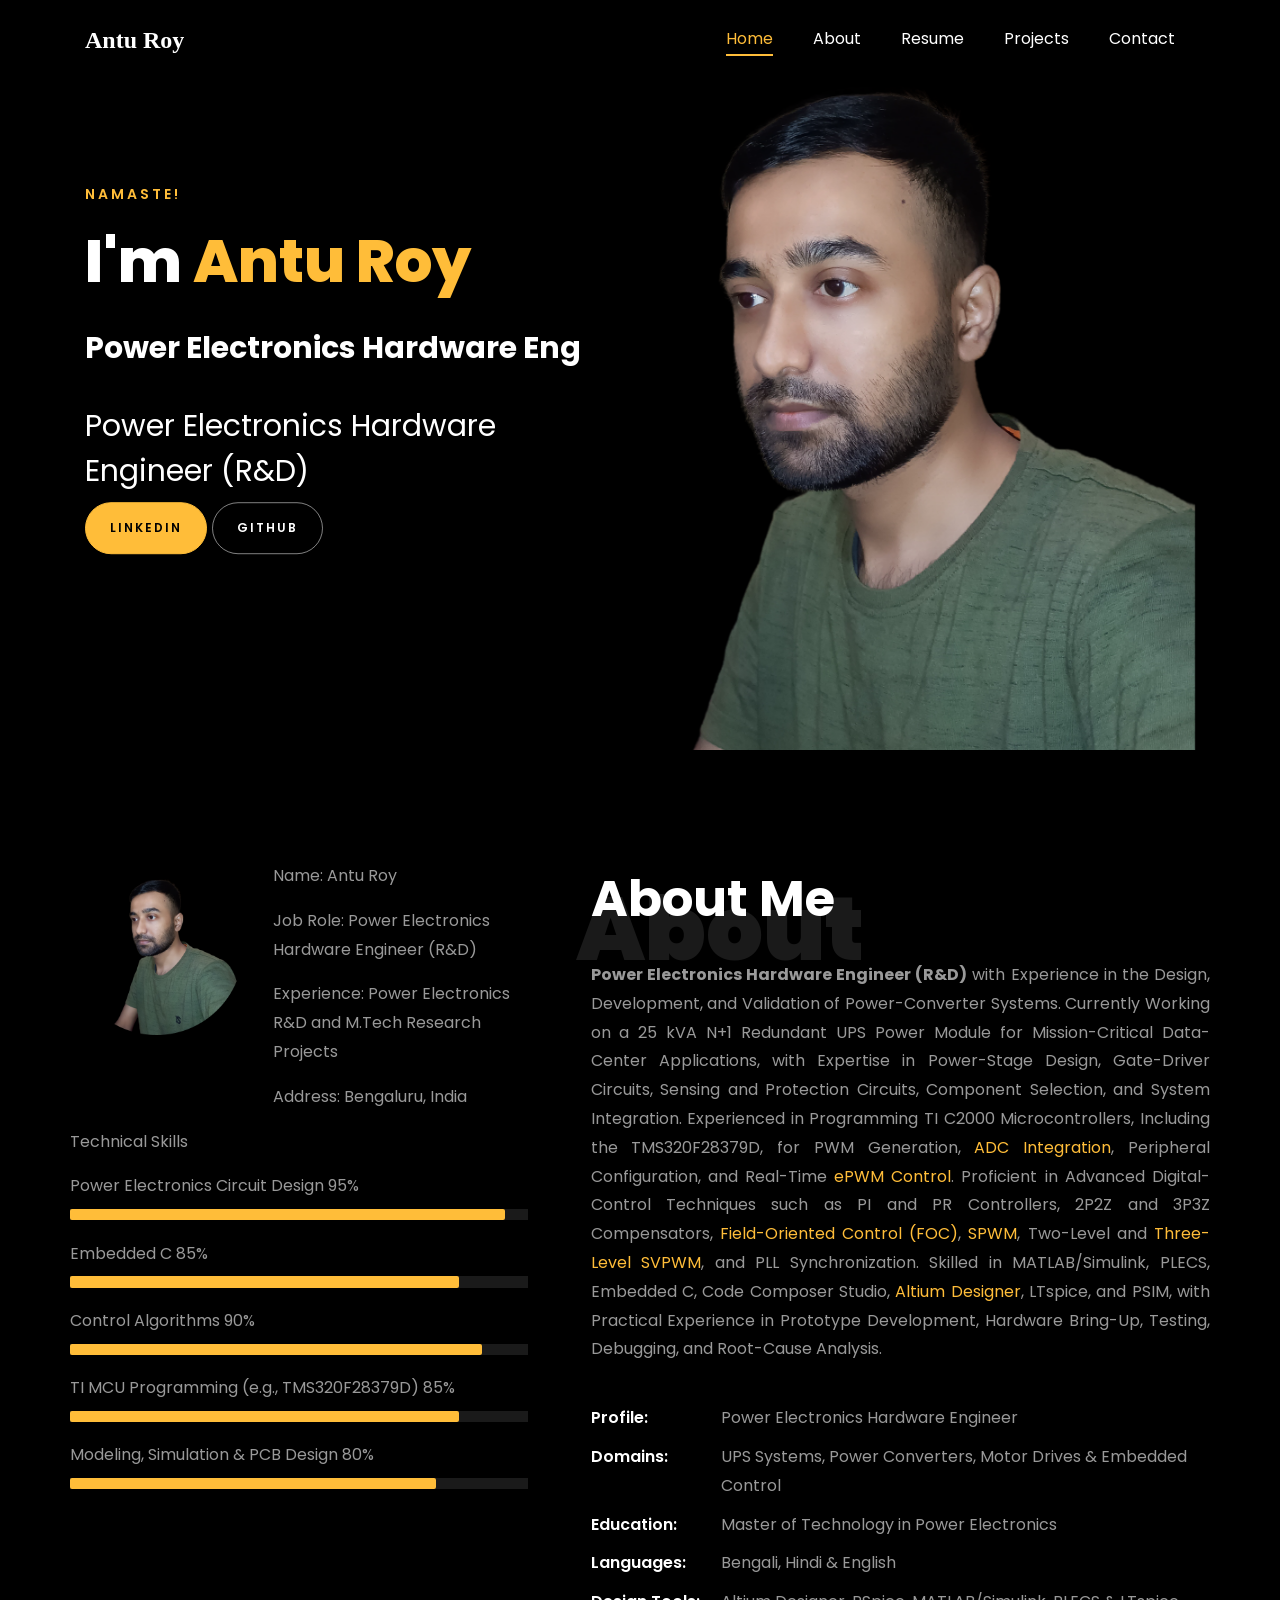
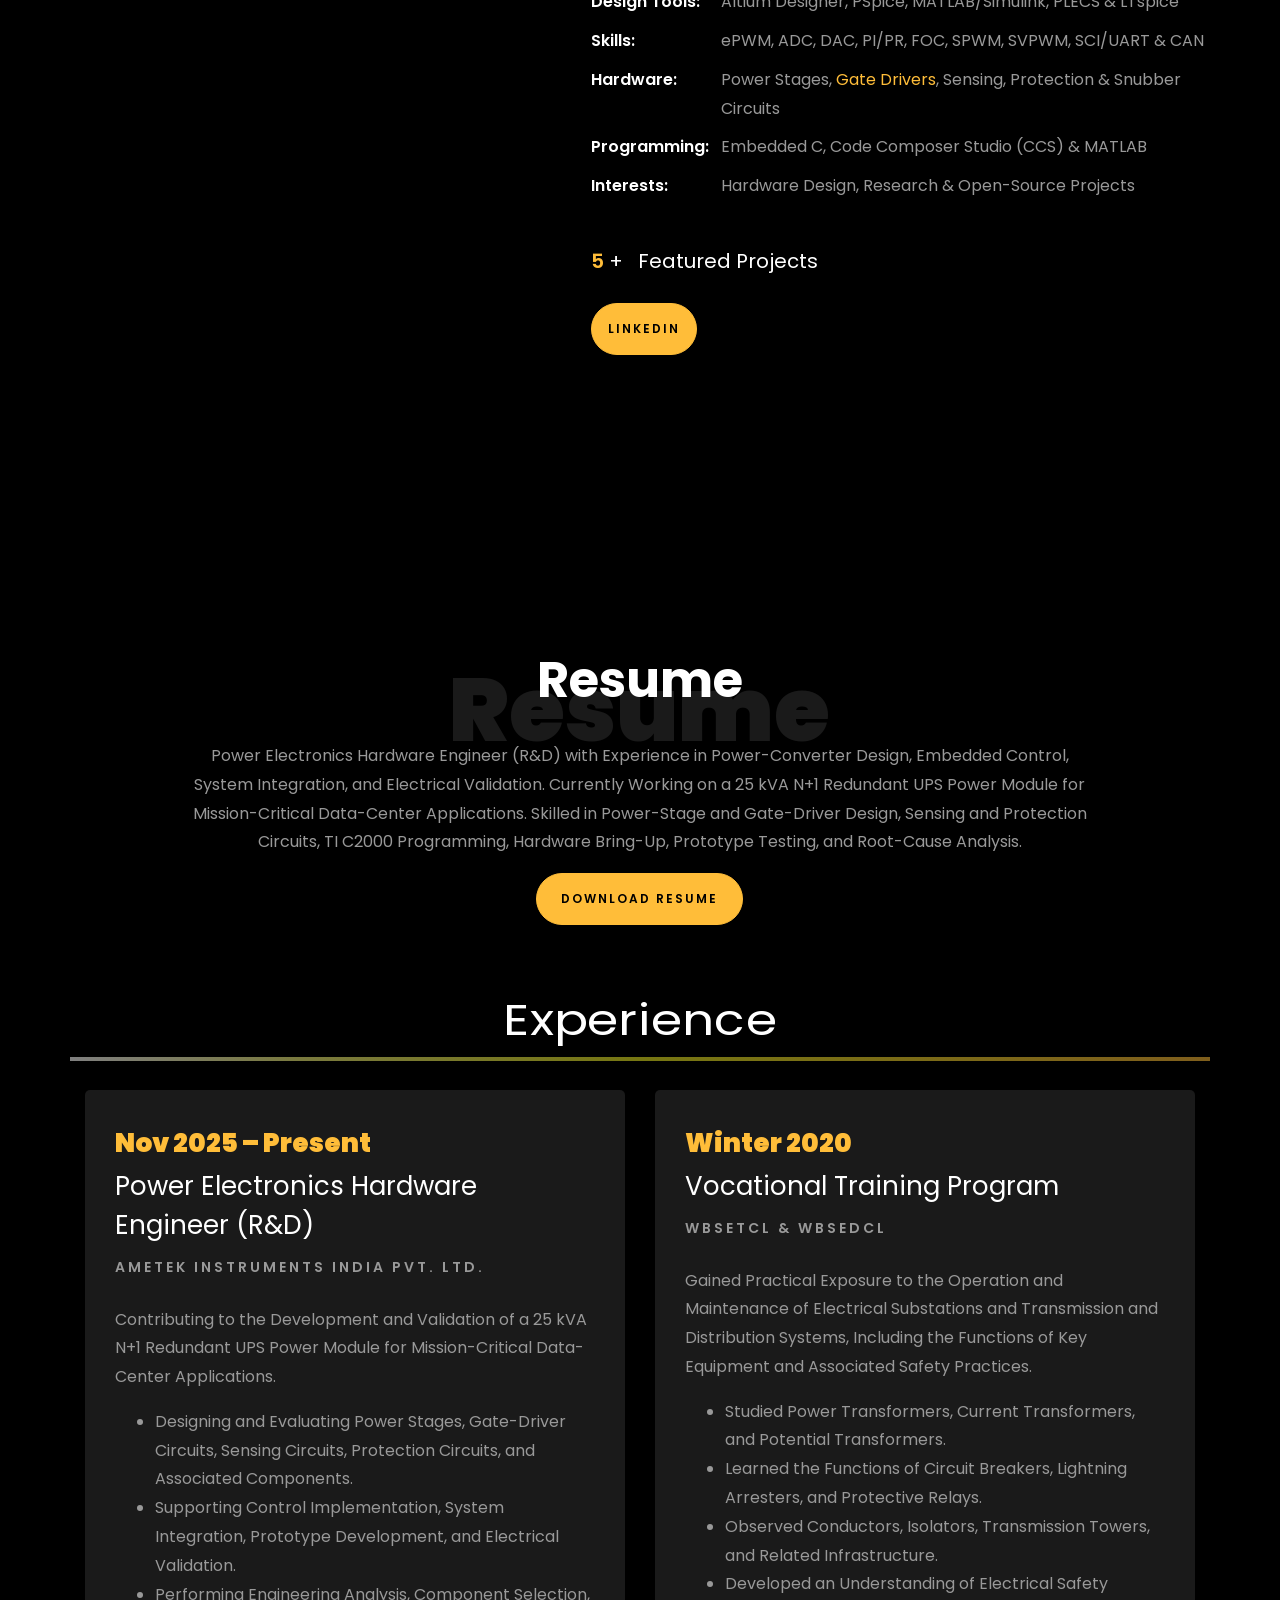
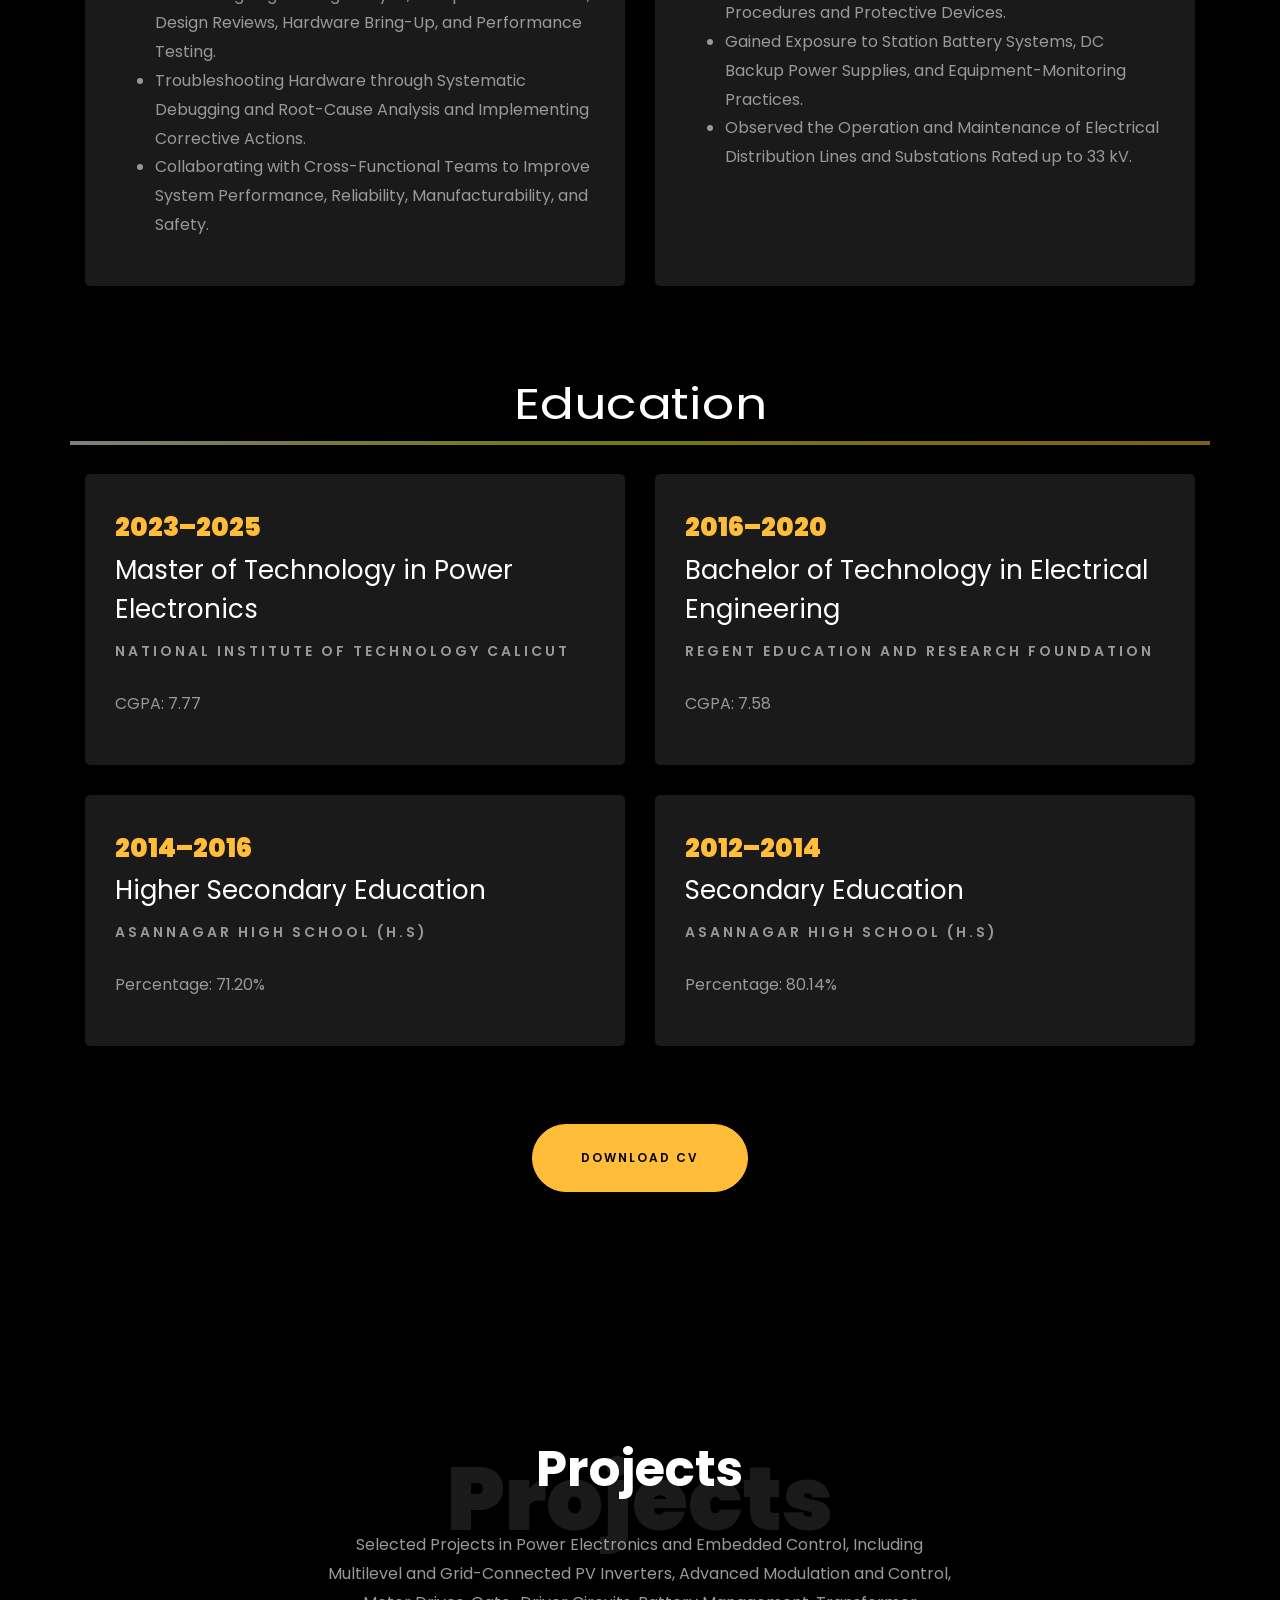
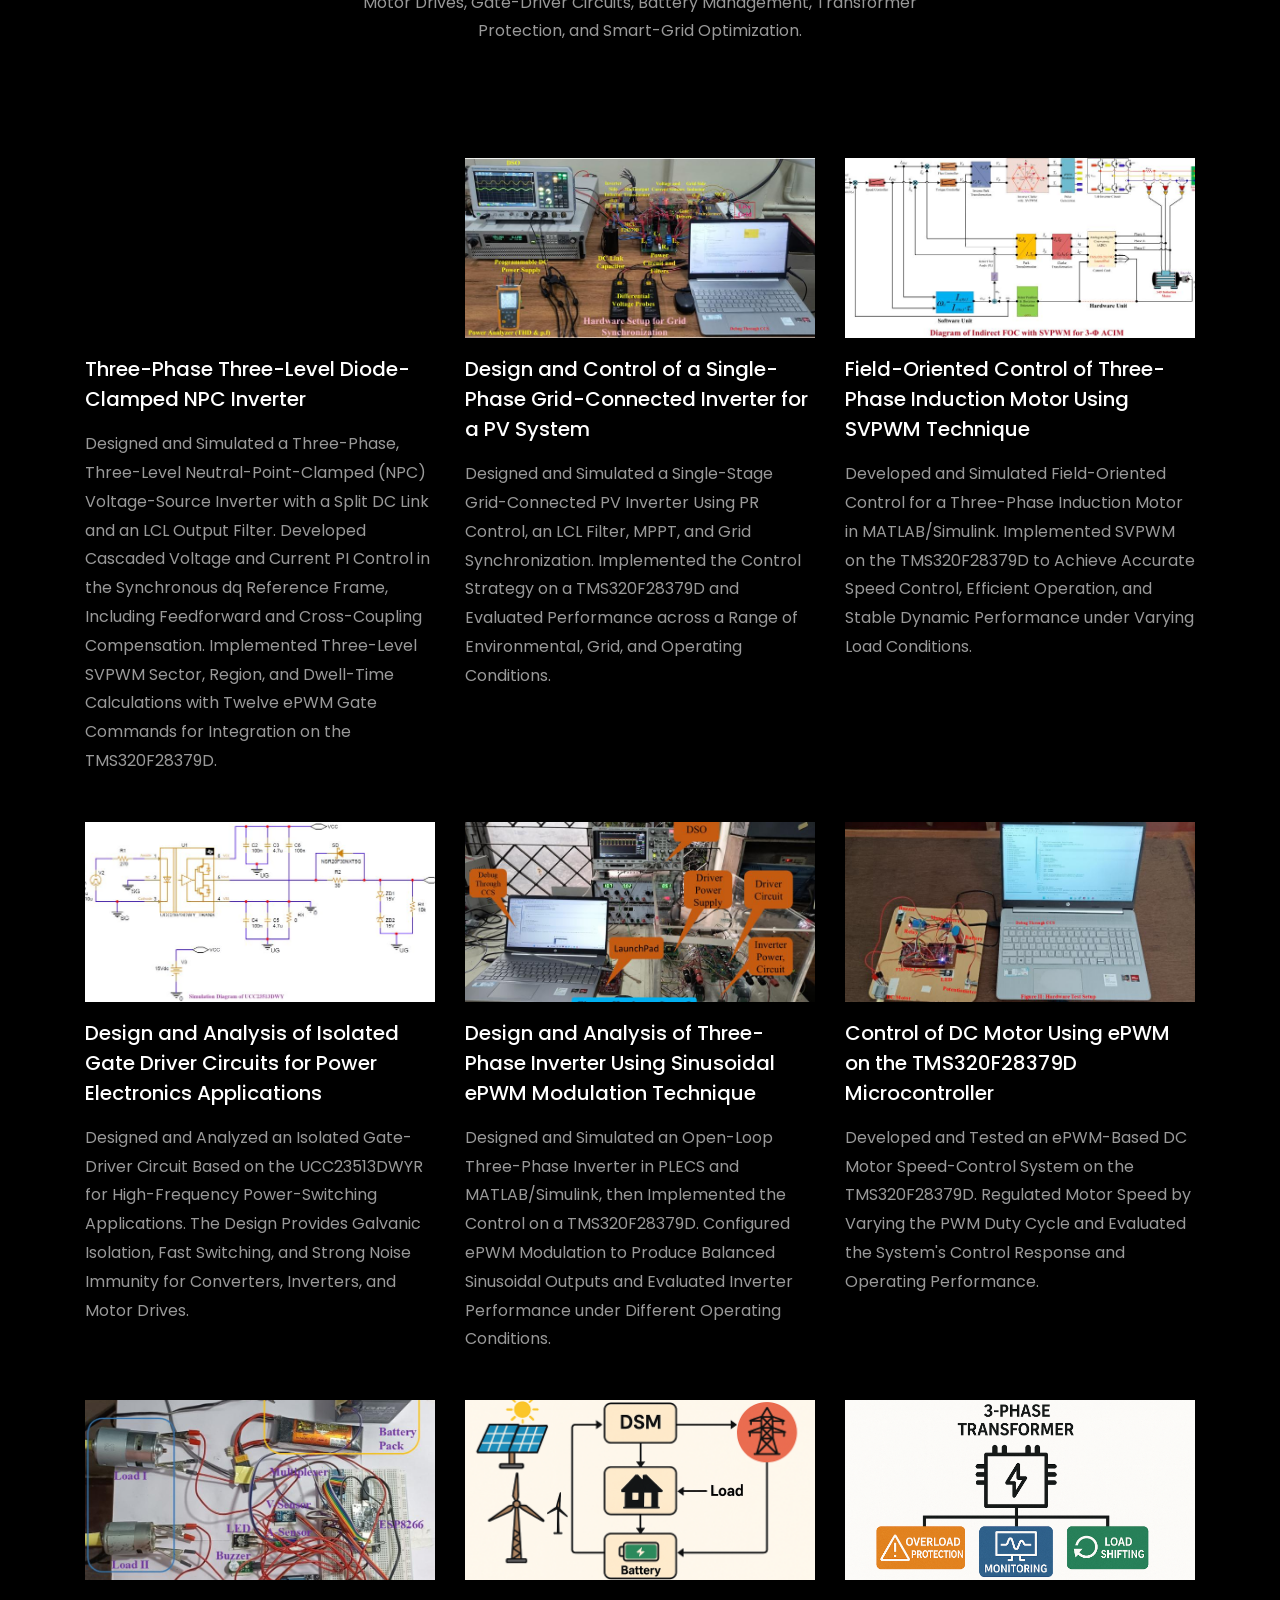
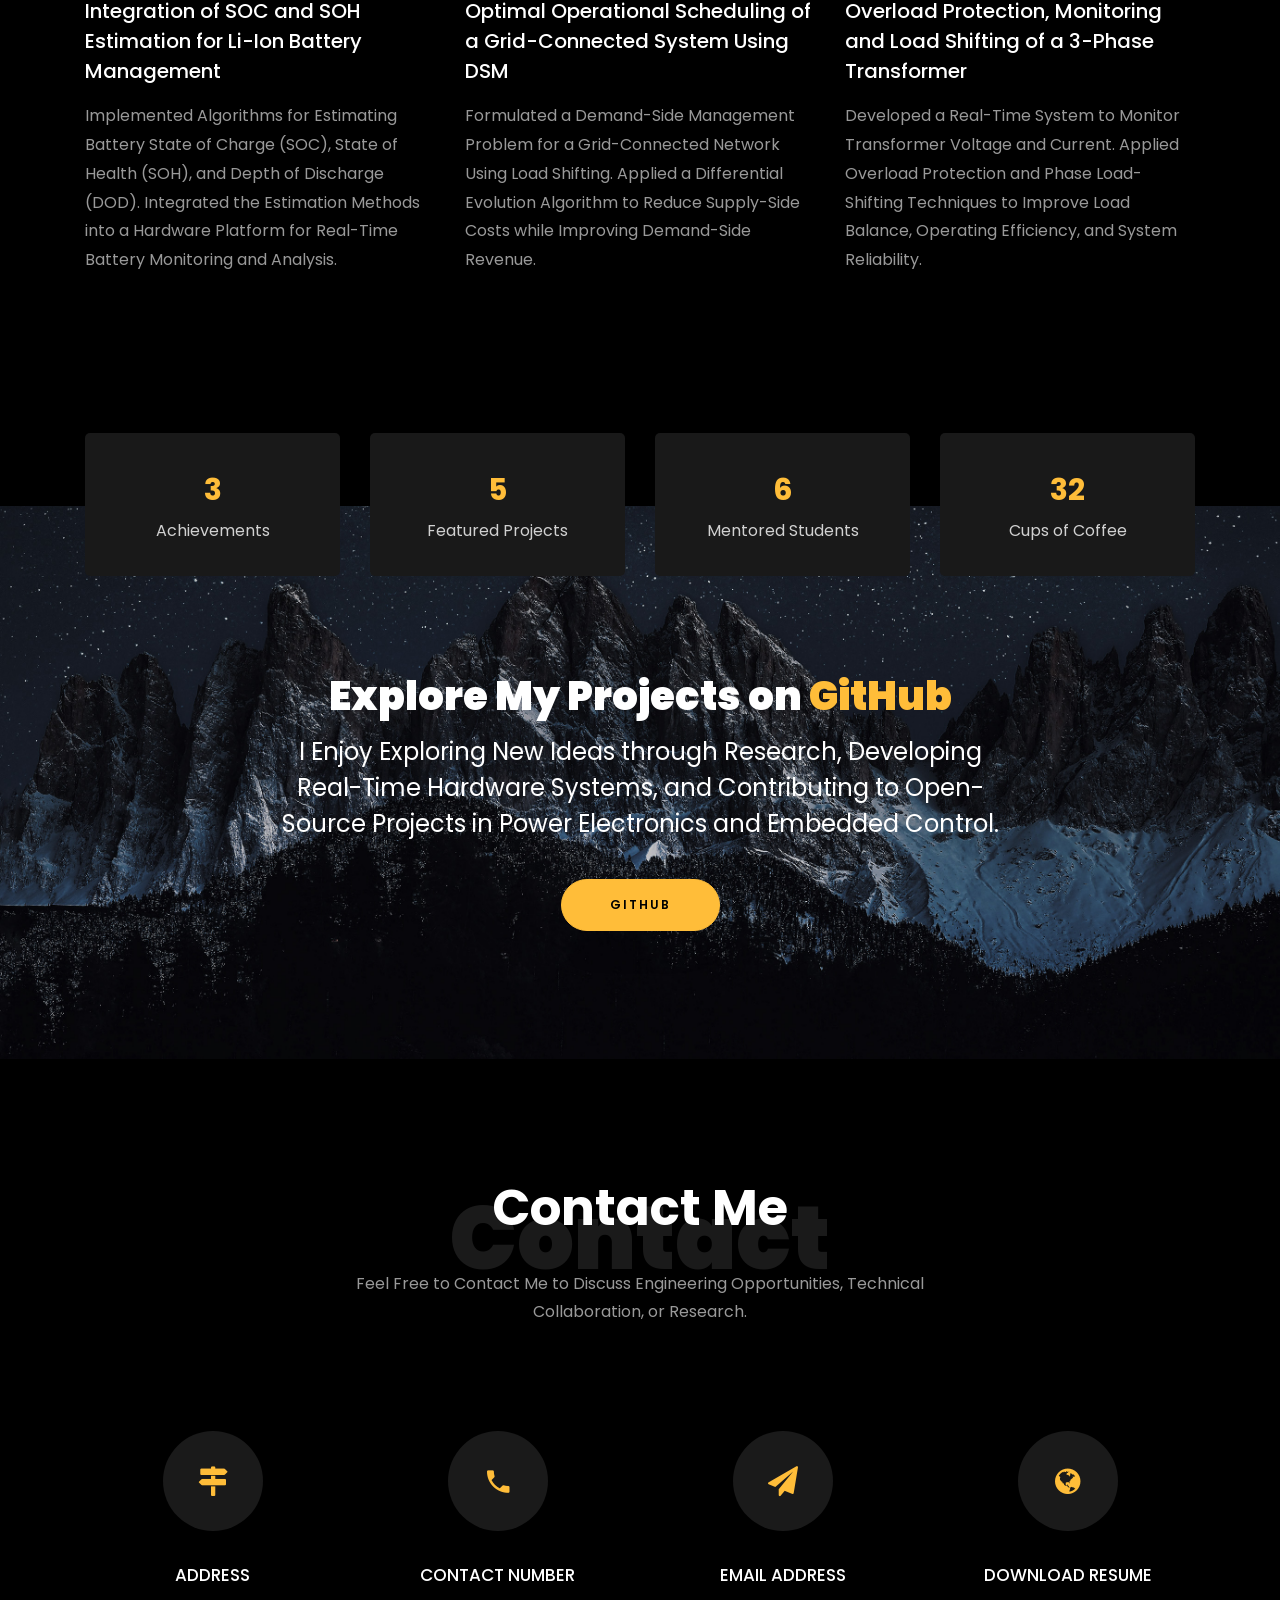
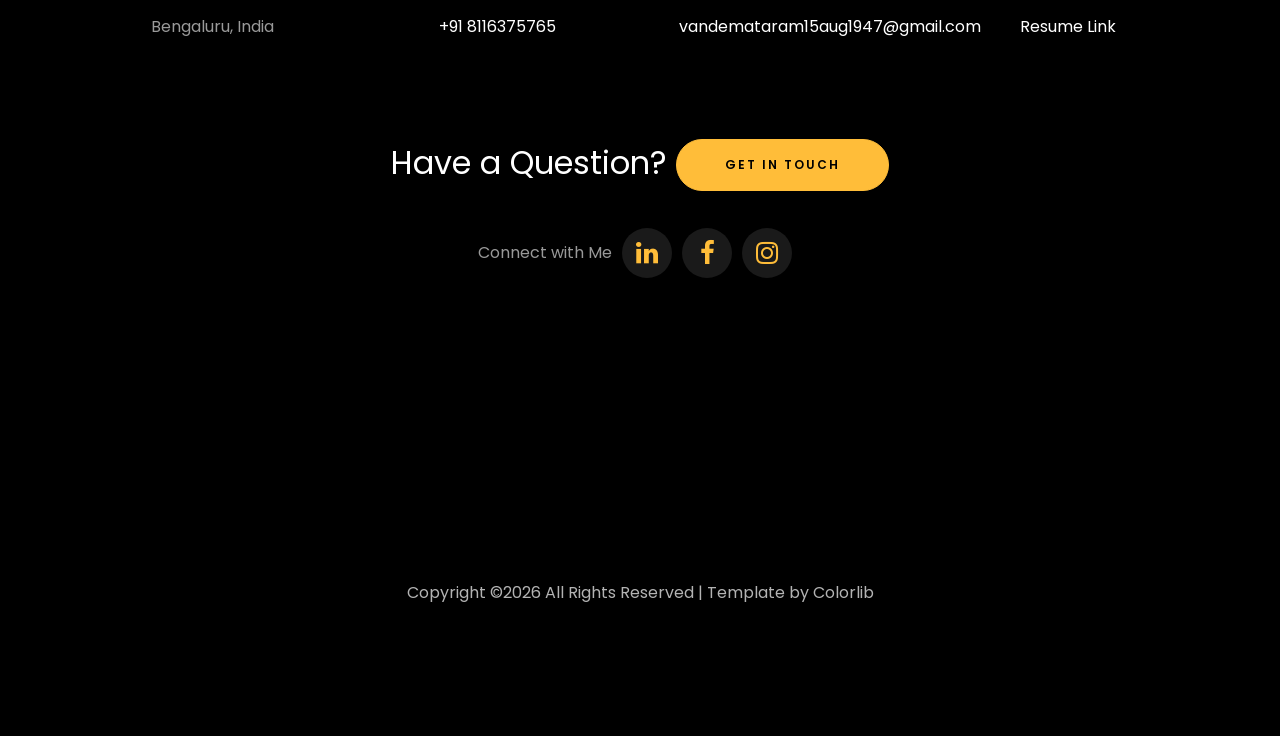
==== commit cba4cd4a: "Updated" ====
--- a/index.html
+++ b/index.html
@@ -1,7 +1,7 @@
 <!DOCTYPE html>
 <html lang="en">
   <head>
-    <title>Antu Portfolio</title>
+    <title>Antu Roy | Power Electronics Hardware Engineer</title>
     <meta charset="utf-8">
     <meta name="viewport" content="width=device-width, initial-scale=1, shrink-to-fit=no">
     
@@ -141,8 +141,8 @@
 	      	<div class="overlay"></div>
 	         <div class="container">
 	          <div class="row d-md-flex no-gutters slider-text align-items-end justify-content-end" data-scrollax-parent="true">
-	          	<div class="one-third js-fullheight order-md-last img" style="background-image:url(images/about-me.png);">
-	          	 <div class="overlay"></div>
+	          	<div class="one-third js-fullheight order-md-last img" style="background-image: url('images/about-me.png');" role="img" aria-label="Portrait of Antu Roy">
+	          		<div class="overlay"></div>
 	          	</div>
 		          <div class="one-forth d-flex  align-items-center ftco-animate" data-scrollax=" properties: { translateY: '70%' }">
 		          	<div class="text">
@@ -159,7 +159,7 @@
 
 						// Create an array of typing text
 						const typingTexts = [
-						'Power Electronics Engineer  ',
+						'Power Electronics Hardware Engineer  ',
 						'Embedded Systems Developer  ',
 						'Hindi Poet   ',
 						];
@@ -187,7 +187,7 @@
 
 						<br>
 						<br>
-			            <h2>A Power Electronics Engineer</h2>
+			            <h2>Power Electronics Hardware Engineer (R&amp;D)</h2>
 						<!-- <h2 class="d-flex" style="margin-bottom: 0">With over 5 years of experience</h2> -->
 						<!-- <br> -->
 			            <p><a href="https://www.linkedin.com/in/vandemataram1947/" class="btn btn-primary py-3 px-4">LinkedIn</a> 
@@ -202,7 +202,7 @@
 
 
 
-    <section class="ftco-about img ftco-section ftco-no-pb" id="about-section">
+    <section class="ftco-about img ftco-section" id="about-section">
     	<div class="container">
 			<div class="row">
 				<div class="row d-flex align-items-stretch">
@@ -213,15 +213,15 @@
 								<div class="row">
 									<div class="col-sm-6 col-md-5">
 									  <div class="about-img">
-										<img src="images/about-me.png" class="img-fluid rounded b-shadow-a" alt="">
+										<img src="images/about-me.png" class="img-fluid rounded b-shadow-a" alt="Portrait of Antu Roy">
 									  </div>
 									</div>
 									<!-- Details next to profile image -->
 									<div class="col-sm-6 col-md-7">
 									  <div class="about-info">
 										<p><span class="title-s">Name: </span> <span>Antu Roy</span></p>
-										<p><span class="title-s">Job Role: </span> <span>Power Electronics Hardware Engineer (R &amp; D)</span></p>
-										<p><span class="title-s">Experience: </span> <span>2 Years (Research Projects in M.Tech)</span></p>
+						<p><span class="title-s">Job Role: </span> <span>Power Electronics Hardware Engineer (R&amp;D)</span></p>
+										<p><span class="title-s">Experience: </span> <span>Power Electronics R&amp;D and M.Tech Research Projects</span></p>
 										<p><span class="title-s">Address: </span> <span>Bengaluru, India</span></p>
 									  </div>
 									</div>
@@ -271,32 +271,19 @@
                                 <h2 class="mb-4">About Me</h2>
 
                                 <p style="text-align: justify;">
-                                <strong>Passionate and Dedicated Power Electronics Hardware Engineer</strong> with a Strong Focus on Advanced Power Electronics Control, Their Practical Hardware Implementation (HI) and Embedded Firmware Development. An Extensive Strong Experience in Designing Single-Phase and Three-Phase Hardware Inverter Circuits, Implementing Control Schemes with PI, PR Controllers and 
-                                <a href="https://github.com/vandemataram15aug1947/Indirect_Sensor_Based_FOC_of_Three_Phase_ACIM_Using_SVPWM" target="_blank">FOC</a>, 
-                                as well as PLL Synchronization for Precision Grid Integration. Practiced in Both 
-                                <a href="https://github.com/vandemataram15aug1947/Single_Phase_Inverter_by_YouT/tree/Single_Phase_Inverter_by_YouT" target="_blank">SPWM</a> 
-                                and 
-                                <a href="https://github.com/vandemataram15aug1947/SVPWM_Implementation_for_Three_Phase_Two_Level_Inverter" target="_blank">SVPWM</a> 
-                                Techniques for High-Performance Inverter Operation. Key Focus on Optimizing the Renewable Energy Systems, Particularly Hardware Implementation of Grid-Connected PV Solar Inverters and in the Real-Time Control by 
-                                <a href="https://github.com/vandemataram15aug1947/Code_for_Lab_of_DCPEC/tree/Code_for_Lab_of_DCPEC" target="_blank">ePWM</a> 
-                                and 
-                                <a href="https://github.com/vandemataram15aug1947/8_Temperature_Sensor_ADC_Register_Base/tree/8_Temperature_Sensor_ADC_Register_Base" target="_blank">ADC</a> 
-                                on Precision Microcontrollers Like the TMS320F28379D, Along with SCI/UART and CAN Communication Protocols for Robust Data Exchange and System Coordination. Familiar with Basic Hardware-in-the-Loop (HIL) Using Real-Time (RT) Simulators. Skilled in Using Industry-Standard Tools, Including MATLAB/Simulink, PLECS, 
-                                <a href="https://github.com/vandemataram15aug1947/Gate_Driver_Circuit_Design_by_Altium/tree/Gate_Driver_Circuit_Design_by_Altium" target="_blank">Altium Designer</a>, 
-                                PSpice, LTspice, PSIM, Proteus, Along with LaTeX for Producing Clear Professional Technical Reports, Research Papers, and Presentations. Driven to Contribute actively to Innovative Organizations by Advancing Power Conversion, Renewable Energy, and Control Engineering Systems, Emphasizing Practical Solutions and with a Strong Focus on Efficiency and Innovation.
+                                <strong>Power Electronics Hardware Engineer (R&amp;D)</strong> with Experience in the Design, Development, and Validation of Power-Converter Systems. Currently Working on a 25 kVA N+1 Redundant UPS Power Module for Mission-Critical Data-Center Applications, with Expertise in Power-Stage Design, Gate-Driver Circuits, Sensing and Protection Circuits, Component Selection, and System Integration. Experienced in Programming TI C2000 Microcontrollers, Including the TMS320F28379D, for PWM Generation, <a href="https://github.com/vandemataram15aug1947/8_Temperature_Sensor_ADC_Register_Base/tree/8_Temperature_Sensor_ADC_Register_Base" target="_blank">ADC Integration</a>, Peripheral Configuration, and Real-Time <a href="https://github.com/vandemataram15aug1947/Code_for_Lab_of_DCPEC/tree/Code_for_Lab_of_DCPEC" target="_blank">ePWM Control</a>. Proficient in Advanced Digital-Control Techniques such as PI and PR Controllers, 2P2Z and 3P3Z Compensators, <a href="https://github.com/vandemataram15aug1947/Indirect_Sensor_Based_FOC_of_Three_Phase_ACIM_Using_SVPWM" target="_blank">Field-Oriented Control (FOC)</a>, <a href="https://github.com/vandemataram15aug1947/Single_Phase_Inverter_by_YouT/tree/Single_Phase_Inverter_by_YouT" target="_blank">SPWM</a>, Two-Level and <a href="https://github.com/vandemataram15aug1947/SVPWM_Implementation_for_Three_Phase_Two_Level_Inverter" target="_blank">Three-Level SVPWM</a>, and PLL Synchronization. Skilled in MATLAB/Simulink, PLECS, Embedded C, Code Composer Studio, <a href="https://github.com/vandemataram15aug1947/Gate_Driver_Circuit_Design_by_Altium/tree/Gate_Driver_Circuit_Design_by_Altium" target="_blank">Altium Designer</a>, LTspice, and PSIM, with Practical Experience in Prototype Development, Hardware Bring-Up, Testing, Debugging, and Root-Cause Analysis.
                                 </p>
 
 								<ul class="about-info mt-4 px-md-0 px-2">
                                 <li class="d-flex"><span>Profile:</span> <span>Power Electronics Hardware Engineer</span></li>
-                                <li class="d-flex"><span>Domain:</span> <span>Inverter Design &amp; Control, Motor Drives &amp; Embedded Systems</span></li>
+                                <li class="d-flex"><span>Domains:</span> <span>UPS Systems, Power Converters, Motor Drives &amp; Embedded Control</span></li>
                                 <li class="d-flex"><span>Education:</span> <span>Master of Technology in Power Electronics</span></li>
-                                <li class="d-flex"><span>Language:</span> <span>Bengali, Hindi &amp; English</span></li>
+                                <li class="d-flex"><span>Languages:</span> <span>Bengali, Hindi &amp; English</span></li>
                                 <li class="d-flex"><span>Design Tools:</span> <span>Altium Designer, PSpice, MATLAB/Simulink, PLECS &amp; LTspice</span></li>
                                 <li class="d-flex"><span>Skills:</span> <span>ePWM, ADC, DAC, PI/PR, FOC, SPWM, SVPWM, SCI/UART &amp; CAN</span></li>
-                                <li class="d-flex"><span>Hardware:</span> <span>Inverter Design &amp; Control, <a href="https://github.com/vandemataram15aug1947/Design_and_Development_of_an_Isolated_Gate_Driver_Circuit" target="_blank">Gate Driver</a> &amp; Snubber Circuit</span></li>
+                                <li class="d-flex"><span>Hardware:</span> <span>Power Stages, <a href="https://github.com/vandemataram15aug1947/Design_and_Development_of_an_Isolated_Gate_Driver_Circuit" target="_blank">Gate Drivers</a>, Sensing, Protection &amp; Snubber Circuits</span></li>
                                 <li class="d-flex"><span>Programming:</span> <span>Embedded C, Code Composer Studio (CCS) &amp; MATLAB</span></li>
-								<li class="d-flex"><span>Document:</span> <span>MS Word, Excel, MS Visio, LaTeX &amp; Adobe Photoshop</span></li>
-                                <li class="d-flex"><span>Interest:</span> <span>Hardware Design, Research &amp; Open-Source Projects</span></li>
+                                <li class="d-flex"><span>Interests:</span> <span>Hardware Design, Research &amp; Open-Source Projects</span></li>
                                 </ul>
 
 							</div>
@@ -306,8 +293,8 @@
 						<div class="counter-wrap ftco-animate d-flex mt-md-3">
 							<div class="text">
 								<p class="mb-4">
-									<span class="number" data-number="150">0</span> <span>+</span>
-									<span>&nbsp; Projects Completed</span>
+									<span class="number" data-number="9">0</span> <span>+</span>
+									<span>&nbsp; Featured Projects</span>
 								</p>
 								<p><a href="https://www.linkedin.com/in/vandemataram1947/" class="btn btn-primary py-3 px-3">LinkedIn</a></p>
 							</div>
@@ -321,13 +308,13 @@
 
 
 	
-    <section class="ftco-section ftco-no-pb" id="resume-section">
+    <section class="ftco-section" id="resume-section">
     	<div class="container">
     		<div class="row justify-content-center pb-5">
           <div class="col-md-10 heading-section text-center ftco-animate">
           	<h1 class="big big-2">Resume</h1>
             <h2 class="mb-4">Resume</h2>
-            <p>Passionate and Results-Driven Power Electronics Hardware Engineer with Strong Expertise in Inverter Design, Real-Time Embedded Control, and Advanced Power Conversion Systems. Skilled in Implementing Control Algorithms (PI, PR, FOC), Designing Single-Phase and Three-Phase Hardware Circuits, and Developing Firmware for TI Microcontrollers Like the TMS320F28379D. Proficient in Simulation and PCB Design Tools Including MATLAB/Simulink, PLECS, Altium Designer, LTspice, and PSIM. Adept at Bridging the Gap Between Control Theory and Practical Hardware to Develop Efficient, Grid-Connected Renewable Energy Systems.</p>
+            <p>Power Electronics Hardware Engineer (R&amp;D) with Experience in Power-Converter Design, Embedded Control, System Integration, and Electrical Validation. Currently Working on a 25 kVA N+1 Redundant UPS Power Module for Mission-Critical Data-Center Applications. Skilled in Power-Stage and Gate-Driver Design, Sensing and Protection Circuits, TI C2000 Programming, Hardware Bring-Up, Prototype Testing, and Root-Cause Analysis.</p>
 			<p><a href="Resume/ANTU_ROY_8116375765.pdf" class="btn btn-primary py-3 px-4" target="_blank" download>Download Resume</a></p>
           </div>
         </div>
@@ -342,38 +329,37 @@
 		<br>
 		
 		<div class="row">
-				<div class="col-md-6">
-					<div class="resume-wrap ftco-animate">
+				<div class="col-md-6 d-flex">
+					<div class="resume-wrap ftco-animate w-100">
+						<span class="date">Nov 2025 &ndash; Present</span>
+						<h2>Power Electronics Hardware Engineer (R&amp;D)</h2>
+						<span class="position">AMETEK Instruments India Pvt. Ltd.</span>
+						<p class="mt-4">Contributing to the Development and Validation of a 25 kVA N+1 Redundant UPS Power Module for Mission-Critical Data-Center Applications.</p>
+							<ul>
+								<li>Designing and Evaluating Power Stages, Gate-Driver Circuits, Sensing Circuits, Protection Circuits, and Associated Components.</li>
+								<li>Supporting Control Implementation, System Integration, Prototype Development, and Electrical Validation.</li>
+								<li>Performing Engineering Analysis, Component Selection, Design Reviews, Hardware Bring-Up, and Performance Testing.</li>
+								<li>Troubleshooting Hardware through Systematic Debugging and Root-Cause Analysis and Implementing Corrective Actions.</li>
+								<li>Collaborating with Cross-Functional Teams to Improve System Performance, Reliability, Manufacturability, and Safety.</li>
+							</ul>
+					</div>
+
+				</div>
+
+				<div class="col-md-6 d-flex">
+					<div class="resume-wrap ftco-animate w-100">
 						<span class="date">Winter 2020</span>
 						<h2>Vocational Training Program</h2>
 						<span class="position">WBSETCL &amp; WBSEDCL</span>
-						<p class="mt-4">Trainee was Acquainted with the Electrical Operation &amp; Maintenance Practices &amp; Gained Practical Exposure to the Functioning of Various Substation and Transmission &amp; Distribution Components: 
+						<p class="mt-4">Gained Practical Exposure to the Operation and Maintenance of Electrical Substations and Transmission and Distribution Systems, Including the Functions of Key Equipment and Associated Safety Practices.</p>
 							<ul>
-								<li>Power Transformer, Current Transformer, Potential Transformer</li>
-								<li>Circuit Breaker, Lightning Arrestor, Protective Relays</li>
-								<li>Conductors, Isolators, Transmission Towers</li>
-								<li>Electrical Safety Procedures &amp; Devices</li>
-								<li>Station Battery Systems, DC Backup Power Supply &amp; Monitoring</li>
+								<li>Studied Power Transformers, Current Transformers, and Potential Transformers.</li>
+                                <li>Learned the Functions of Circuit Breakers, Lightning Arresters, and Protective Relays.</li>
+                                <li>Observed Conductors, Isolators, Transmission Towers, and Related Infrastructure.</li>
+                                <li>Developed an Understanding of Electrical Safety Procedures and Protective Devices.</li>
+                                <li>Gained Exposure to Station Battery Systems, DC Backup Power Supplies, and Equipment-Monitoring Practices.</li>
+                                <li>Observed the Operation and Maintenance of Electrical Distribution Lines and Substations Rated up to 33 kV.</li>
 							</ul>
-						</p>
-					</div>
-
-				</div>
-
-				<div class="col-md-6">
-					<div class="resume-wrap ftco-animate">
-						<span class="date">Monsoon 2019</span>
-						<h2>Technical Orientation Programme</h2>
-						<span class="position">Kolkata Port Trust (KoPT)</span>
-						<p class="mt-4">Participated in a Technical Orientation Programme Focused on Exposure &amp; Awareness of Mechanical &amp; Electrical Engineering Applications in Core Port Operations. Gained Hands-on Understanding of the Systems &amp; Machinery: 
-							<ul>
-								<li>Lock & Dry Dock Systems, Swing Bridge, Bascule Bridge</li>
-                                <li>Electrical Sub-Stations, Mechanical & Electrical Workshops</li>
-                                <li>Crane Vessels, Jet Dredgers, Quay Cranes, Pumps, Penstocks</li>
-                                <li>Compressors, Motors, Generators, Hydraulic Circuits</li>
-                                <li>Power Distribution &amp; Control Systems</li>
-							</ul>
-						</p>
 					</div>
 
 				</div>
@@ -391,37 +377,37 @@
 			<div class="row">
     			<div class="col-md-6">
     				<div class="resume-wrap ftco-animate">
-    					<span class="date">2023-2025</span>
-    					<h2>Master of Technology</h2>
+					<span class="date">2023&ndash;2025</span>
+					<h2>Master of Technology in Power Electronics</h2>
     					<span class="position">National Institute of Technology Calicut</span>
-    					<p class="mt-4">Grade: First class distinction.</p>
+					<p class="mt-4">CGPA: 7.77</p>
     				</div>
     			</div>
 
     			<div class="col-md-6">
     				<div class="resume-wrap ftco-animate">
-    					<span class="date">2016-2020</span>
-    					<h2>Bachelor of Technology</h2>
+					<span class="date">2016&ndash;2020</span>
+					<h2>Bachelor of Technology in Electrical Engineering</h2>
     					<span class="position">Regent Education and Research Foundation</span>
-    					<p class="mt-4">Grade: First Class Distinction.</p>
+					<p class="mt-4">CGPA: 7.58</p>
     				</div>
 				</div>
 
 				<div class="col-md-6">
     				<div class="resume-wrap ftco-animate">
-    					<span class="date">2014-2016</span>
+					<span class="date">2014&ndash;2016</span>
     					<h2>Higher Secondary Education</h2>
     					<span class="position">Asannagar High School (H.S)</span>
-    					<p class="mt-4">Grade: First class distinction.</p>
+					<p class="mt-4">Percentage: 71.20%</p>
     				</div>
     			</div>
 
     			<div class="col-md-6">
     				<div class="resume-wrap ftco-animate">
-    					<span class="date">2012-2014</span>
+					<span class="date">2012&ndash;2014</span>
     					<h2>Secondary Education</h2>
     					<span class="position">Asannagar High School (H.S)</span>
-    					<p class="mt-4">Grade: First Class Distinction.</p>
+					<p class="mt-4">Percentage: 80.14%</p>
     				</div>
 				</div>
     		</div>
@@ -442,18 +428,29 @@
           <div class="col-md-7 heading-section text-center ftco-animate">
             <h1 class="big big-2">Projects</h1>
             <h2 class="mb-4">Projects</h2>
-            <p>Below are Selected Projects in Power Electronics &amp; Embedded Control, Covering Single-Phase Grid-Connected PV Inverters with PR Control, FOC Control of Three-Phase Induction Motor Using SVPWM, DC Motor Control with ePWM, Gate Driver Circuit Design, Three-Phase Inverter Implementation, as well as Optimization &amp; Monitoring Strategies in Smart Grid Systems.</p>
+            <p>Selected Projects in Power Electronics and Embedded Control, Including Multilevel and Grid-Connected PV Inverters, Advanced Modulation and Control, Motor Drives, Gate-Driver Circuits, Battery Management, Transformer Protection, and Smart-Grid Optimization.</p>
           </div>
         </div>
         <div class="row d-flex">
           <div class="col-md-4 d-flex ftco-animate">
           	<div class="blog-entry justify-content-end">
+              <a href="https://github.com/vandemataram15aug1947/Three-Phase-Three-Level-Diode-Clamped-NPC-Inverter" class="block-20 zoom-effect" style="background-image: url('images/Project_1_NPC_Inverter.jpg');">
+              </a>
+              <div class="text mt-3 float-right d-block">
+
+                <h3 class="heading"><a href="https://github.com/vandemataram15aug1947/Three-Phase-Three-Level-Diode-Clamped-NPC-Inverter">Three-Phase Three-Level Diode-Clamped NPC Inverter</a></h3>
+                <p>Designed and Simulated a Three-Phase, Three-Level Neutral-Point-Clamped (NPC) Voltage-Source Inverter with a Split DC Link and an LCL Output Filter. Developed Cascaded Voltage and Current PI Control in the Synchronous dq Reference Frame, Including Feedforward and Cross-Coupling Compensation. Implemented Three-Level SVPWM Sector, Region, and Dwell-Time Calculations with Twelve ePWM Gate Commands for Integration on the TMS320F28379D.</p>
+              </div>
+            </div>
+          </div>
+          <div class="col-md-4 d-flex ftco-animate">
+			<div class="blog-entry justify-content-end">
               <a href="https://github.com/vandemataram15aug1947/Single_Phase_Grid_Connected_PV_Inverter" class="block-20 zoom-effect" style="background-image: url('images/Project_1.jpeg');">
               </a>
               <div class="text mt-3 float-right d-block">
 
-                <h3 class="heading"><a href="https://github.com/vandemataram15aug1947/Single_Phase_Grid_Connected_PV_Inverter"> Design and Control of Single-Phase Grid-Connected Inverter for PV Solar Application</a></h3>
-                <p>Developed a Single-Stage Inverter System Integrated with Advanced Control Strategies for Efficient Power Transfer from PV to Grid, Including PR Control &amp; LCL Filter Design. Optimized Inverter Control Techniques on TMS320F28379D to Ensure Superior Conversion Efficiency &amp; Operation While Assessing Performance Across Diverse Environmental, Grid &amp; Operational Scenarios.</p>
+                <h3 class="heading"><a href="https://github.com/vandemataram15aug1947/Single_Phase_Grid_Connected_PV_Inverter">Design and Control of a Single-Phase Grid-Connected Inverter for a PV System</a></h3>
+                <p>Designed and Simulated a Single-Stage Grid-Connected PV Inverter Using PR Control, an LCL Filter, MPPT, and Grid Synchronization. Implemented the Control Strategy on a TMS320F28379D and Evaluated Performance across a Range of Environmental, Grid, and Operating Conditions.</p>
               </div>
             </div>
           </div>
@@ -464,7 +461,7 @@
               <div class="text mt-3 float-right d-block">
 
                 <h3 class="heading"><a href="https://github.com/vandemataram15aug1947/Indirect_Sensor_Based_FOC_of_Three_Phase_ACIM_Using_SVPWM">Field-Oriented Control of Three-Phase Induction Motor Using SVPWM Technique</a></h3>
-                <p>Developed, Analyzed &amp; Simulated FOC-Based Control Techniques for a Three-Phase Induction Motor in MATLAB/Simulink, Integrating SVPWM Implementation on TMS320F28379D for Enhanced Motor Control. Designed &amp; Refined Control Strategies on TMS320F28379D to Deliver Accurate Speed Control, Achieving Optimal Efficiency &amp; Stable Dynamic Behavior Across Different Load Scenarios.</p>
+                <p>Developed and Simulated Field-Oriented Control for a Three-Phase Induction Motor in MATLAB/Simulink. Implemented SVPWM on the TMS320F28379D to Achieve Accurate Speed Control, Efficient Operation, and Stable Dynamic Performance under Varying Load Conditions.</p>
               </div>
             </div>
           </div>
@@ -475,7 +472,7 @@
               <div class="text mt-3 float-right d-block">
 
                 <h3 class="heading"><a href="https://github.com/vandemataram15aug1947/Design_and_Development_of_an_Isolated_Gate_Driver_Circuit">Design and Analysis of Isolated Gate Driver Circuits for Power Electronics Applications</a></h3>
-                <p>This Project Demonstrates a Comprehensive Understanding of the UCC23513DWYR Gate Driver &amp; Its Application in Inverter Systems. The Circuits are Designed to Efficiently Drive Power Switches in High-Frequency Operations, Offering Fast Switching, Strong Isolation &amp; Enhanced Noise Immunity. The UCC23513DWYR is Essential in Power Electronics Applications Like DC-DC Converters, Inverters &amp; Motor Drives.</p>
+                <p>Designed and Analyzed an Isolated Gate-Driver Circuit Based on the UCC23513DWYR for High-Frequency Power-Switching Applications. The Design Provides Galvanic Isolation, Fast Switching, and Strong Noise Immunity for Converters, Inverters, and Motor Drives.</p>
               </div>
             </div>
           </div>
@@ -487,7 +484,7 @@
               <div class="text mt-3 float-right d-block">
 
                 <h3 class="heading"><a href="https://github.com/vandemataram15aug1947/Design_and_Analysis_of_3_Phase_Inverter_Using_Sinusoidal_ePWM_Modulation_Technique">Design and Analysis of Three-Phase Inverter Using Sinusoidal ePWM Modulation Technique</a></h3>
-                <p>Designed &amp; Analyzed Using PLECS and MATLAB/Simulink, Implemented Hardware on TMS320F28379D Considering Power Electronics Principles &amp; Circuitry for an Open-Loop Three-Phase Inverter. Optimized ePWM Control Algorithms on TMS320F28379D to Achieve Efficient &amp; Smooth Sinusoidal Output Waveforms &amp; Evaluated The Inverter's Performance Under Various Operating Conditions.</p>
+                <p>Designed and Simulated an Open-Loop Three-Phase Inverter in PLECS and MATLAB/Simulink, then Implemented the Control on a TMS320F28379D. Configured ePWM Modulation to Produce Balanced Sinusoidal Outputs and Evaluated Inverter Performance under Different Operating Conditions.</p>
               </div>
             </div>
           </div>
@@ -499,7 +496,7 @@
               <div class="text mt-3 float-right d-block">
 
                 <h3 class="heading"><a href="https://github.com/vandemataram15aug1947/Speed_Control_of_a_DC_Motor_Using_ePWM_on_the_TMS320F28379D_Microcontroller">Control of DC Motor Using ePWM on the TMS320F28379D Microcontroller</a></h3>
-                <p>Designed &amp; Optimized PWM Control Algorithms for Precise Motor Speed Control &amp; Efficient Performance. TMS320F28379D is Utilized to Implement Precise Control by Modulating the Duty Cycle of the PWM Signals.</p>
+                <p>Developed and Tested an ePWM-Based DC Motor Speed-Control System on the TMS320F28379D. Regulated Motor Speed by Varying the PWM Duty Cycle and Evaluated the System's Control Response and Operating Performance.</p>
               </div>
             </div>
           </div>
@@ -511,23 +508,19 @@
               </a>
               <div class="text mt-3 float-right d-block">
 
-                <h3 class="heading"><a href="https://github.com/vandemataram15aug1947/Integration_of_SOC_and_SOH_Estimation_for_Li_ion_Battery_Management">Integration of SOC and SOH Estimation for Li-ion Battery Management</a></h3>
-                <p>Implemented Estimation Algorithm in Hardware for Accurate Assessment of SOC, SOH &amp; DOD Parameters. Integrated the Estimation Techniques Into Hardware Systems Enables for Real-Time Monitoring &amp; Analysis.</p>
-              </div>
-            </div>
-          </div>
-        </div>
-	<br>
-		<!-- added justify-content-center to center align the last two projects -->
-		<div class="row d-flex justify-content-center">  
+                <h3 class="heading"><a href="https://github.com/vandemataram15aug1947/Integration_of_SOC_and_SOH_Estimation_for_Li_ion_Battery_Management">Integration of SOC and SOH Estimation for Li-Ion Battery Management</a></h3>
+                <p>Implemented Algorithms for Estimating Battery State of Charge (SOC), State of Health (SOH), and Depth of Discharge (DOD). Integrated the Estimation Methods into a Hardware Platform for Real-Time Battery Monitoring and Analysis.</p>
+              </div>
+            </div>
+          </div>
 			<div class="col-md-4 d-flex ftco-animate">
 				<div class="blog-entry justify-content-end">
 				<a href="https://github.com/vandemataram15aug1947/Optimal_Operational_Scheduling_of_a_Grid_Connected_System_Based_on_DSM" class="block-20 zoom-effect" style="background-image: url('images/Project_7.png');">
 				</a>
 				<div class="text mt-3 float-right d-block">
   
-				  <h3 class="heading"><a href="https://github.com/vandemataram15aug1947/Optimal_Operational_Scheduling_of_a_Grid_Connected_System_Based_on_DSM">Optimal Operational Scheduling of a Grid Connected System Based on DSM</a></h3>
-				  <p>Solved the Demand Side Management Problem by Considering of a Grid Connected Network by Load Shifting. Reduced the Supply Side's Cost &amp; Increased the Demand Side's Revenue in a Grid Using the DE Algorithm.</p>
+				  <h3 class="heading"><a href="https://github.com/vandemataram15aug1947/Optimal_Operational_Scheduling_of_a_Grid_Connected_System_Based_on_DSM">Optimal Operational Scheduling of a Grid-Connected System Using DSM</a></h3>
+				  <p>Formulated a Demand-Side Management Problem for a Grid-Connected Network Using Load Shifting. Applied a Differential Evolution Algorithm to Reduce Supply-Side Costs while Improving Demand-Side Revenue.</p>
 				</div>
 			  </div>
 			</div>
@@ -538,7 +531,7 @@
 				<div class="text mt-3 float-right d-block">
   
 				  <h3 class="heading"><a href="https://github.com/vandemataram15aug1947/Overload_Protection_Monitoring_and_Load_Shifting_of_a_3_Phase_Transformer">Overload Protection, Monitoring and Load Shifting of a 3-Phase Transformer</a></h3>
-				  <p>Implemented Real-Time Monitoring to Track Voltage &amp; Current Levels of the Transformer's Performance. Optimized Efficiency &amp; Load Balance Throughout Transformer Phases by Using Load Shifting Techniques.</p>
+				  <p>Developed a Real-Time System to Monitor Transformer Voltage and Current. Applied Overload Protection and Phase Load-Shifting Techniques to Improve Load Balance, Operating Efficiency, and System Reliability.</p>
 				</div>
 			  </div>
 			</div>
@@ -560,8 +553,8 @@
           <div class="col-md d-flex justify-content-center counter-wrap ftco-animate">
             <div class="block-18">
               <div class="text">
-                <strong class="number" data-number="150">0</strong>
-                <span>Projects</span>
+                <strong class="number" data-number="9">0</strong>
+                <span>Featured Projects</span>
               </div>
             </div>
           </div>
@@ -588,8 +581,8 @@
 			<!-- <div class="container"> -->
 				<div class="row justify-content-center">
 					<div class="col-md-7 ftco-animate text-center">
-						<h2>Explore My Projects on<span> Github  </span> </h2>
-						<div class="heading"> <h4> I Love Exploring New Ideas Through Research, Designing Real-Time Hardware Systems, Contributing to Open-Source Projects in Power Electronics &amp; Embedded Control </h4>
+						<h2>Explore My Projects on <span>GitHub</span></h2>
+						<div class="heading"> <h4>I Enjoy Exploring New Ideas through Research, Developing Real-Time Hardware Systems, and Contributing to Open-Source Projects in Power Electronics and Embedded Control.</h4>
 						<br>
 						<p><a href="https://github.com/vandemataram15aug1947" class="btn btn-primary py-3 px-5">GitHub</a></p>
 						</div>
@@ -601,13 +594,13 @@
 
 
 
-    <section class="ftco-section contact-section ftco-no-pb" id="contact-section">
+    <section class="ftco-section contact-section" id="contact-section">
       <div class="container">
       	<div class="row justify-content-center mb-5 pb-3">
           <div class="col-md-7 heading-section text-center ftco-animate">
             <h1 class="big big-2">Contact</h1>
             <h2 class="mb-4">Contact Me</h2>
-            <p>Below are the Details to Reach Out to Me!</p>
+            <p>Feel Free to Contact Me to Discuss Engineering Opportunities, Technical Collaboration, or Research.</p>
           </div>
         </div>
 
@@ -627,7 +620,7 @@
           			<span class="icon-phone2"></span>
           		</div>
           		<h3 class="mb-4">Contact Number</h3>
-	            <p><a href="tel://0101010101">+91 8116375765</a></p>
+	            <p><a href="tel:+918116375765">+91 8116375765</a></p>
 	          </div>
           </div>
           <div class="col-md-6 col-lg-3 d-flex ftco-animate">
@@ -636,7 +629,7 @@
           			<span class="icon-paper-plane"></span>
           		</div>
           		<h3 class="mb-4">Email Address</h3>
-	            <p><a href="https://formsubmit.co/vandemataram15aug1947@gmail.com">vandemataram15aug1947@gmail.com</a></p>
+	            <p><a href="mailto:vandemataram15aug1947@gmail.com">vandemataram15aug1947@gmail.com</a></p>
 	          </div>
           </div>
           <div class="col-md-6 col-lg-3 d-flex ftco-animate">
@@ -655,40 +648,15 @@
 			<br>
 			<div class="row justify-content-center">
 				<div class="col-md-7 ftco-animate text-center">
-					<h2>Have a<span> Question?  </span> <a href="https://docs.google.com/forms/d/e/1FAIpQLSeVUotlZF4oNrr71OMmyVBFVx7NkwMdbTXblMCia9pbyG9wPg/viewform?usp=preview" class="btn btn-primary py-3 px-5">Click Here</a> </h2>
+					<h2>Have a <span>Question?</span> <a href="https://docs.google.com/forms/d/e/1FAIpQLSeVUotlZF4oNrr71OMmyVBFVx7NkwMdbTXblMCia9pbyG9wPg/viewform?usp=preview" class="btn btn-primary py-3 px-5">Get in Touch</a></h2>
 				</div>
 			</div>
-
-			
-	<!-- <div class="row justify-content-center">
-  <div class="col-md-7 ftco-animate text-center">
-    <h2 class="mb-4" style="color: orange; font-weight: bold;">
-      Submit the Form Below to Get in Touch with Me
-    </h2>
-    <form action="https://formsubmit.co/vandemataram15aug1947@gmail.com" method="POST">
-      <div class="form-group">
-        <input type="text" name="name" class="form-control" placeholder="Enter Your Name" required>
-      </div>
-      <div class="form-group">
-        <input type="email" name="email" class="form-control" placeholder="Enter Your Email" required>
-      </div>
-      <div class="form-group">
-        <textarea name="message" class="form-control" rows="6" placeholder="Enter Your Message" required></textarea>
-      </div>
-      <div class="form-group">
-        <button type="submit" class="btn btn-primary py-3 px-5">Submit</button>
-      </div>
-    </form>
-  </div>
-</div> -->
 
 
 				<br>
 					<ul class="ftco-footer-social list-unstyled d-flex justify-content-center align-items-center mb-0">
-					  <li class="ftco-animate normal-txt">Connect with Me on</li>
-					  <!-- <li class="ftco-animate"><a href="https://www.youtube.com/@RishabhMishraOfficial"><span class="icon-youtube"></span></a></li> -->
+					  <li class="ftco-animate normal-txt">Connect with Me</li>
 					  <li class="ftco-animate"><a href="https://www.linkedin.com/in/vandemataram1947/"><span class="icon-linkedin"></span></a></li>  
-					  <!-- <li class="ftco-animate"><a href="https://twitter.com/rishabhnmishra"><span class="icon-twitter"></span></a></li> -->
 					  <li class="ftco-animate"><a href="https://www.facebook.com/share/1CTYErvNRT/"><span class="icon-facebook"></span></a></li>
 				      <li class="ftco-animate"><a href="https://www.instagram.com/"><span class="icon-instagram"></span></a></li>
 					</ul>
@@ -706,7 +674,7 @@
 			<div class="col-md-12 text-center">
   
 			  <p><!-- Link back to Colorlib can't be removed. Template is licensed under CC BY 3.0. -->
-	Copyright &copy;<script>document.write(new Date().getFullYear());</script> All Rights Reserved | This Template is Made with <i class="icon-heart color-danger" aria-hidden="true"></i> by <a href="https://colorlib.com" target="_blank">Colorlib</a>
+	Copyright &copy;<script>document.write(new Date().getFullYear());</script> All Rights Reserved | Template by <a href="https://colorlib.com" target="_blank">Colorlib</a>
 	<!-- Link back to Colorlib can't be removed. Template is licensed under CC BY 3.0. --></p>
 			</div>
 		  </div>
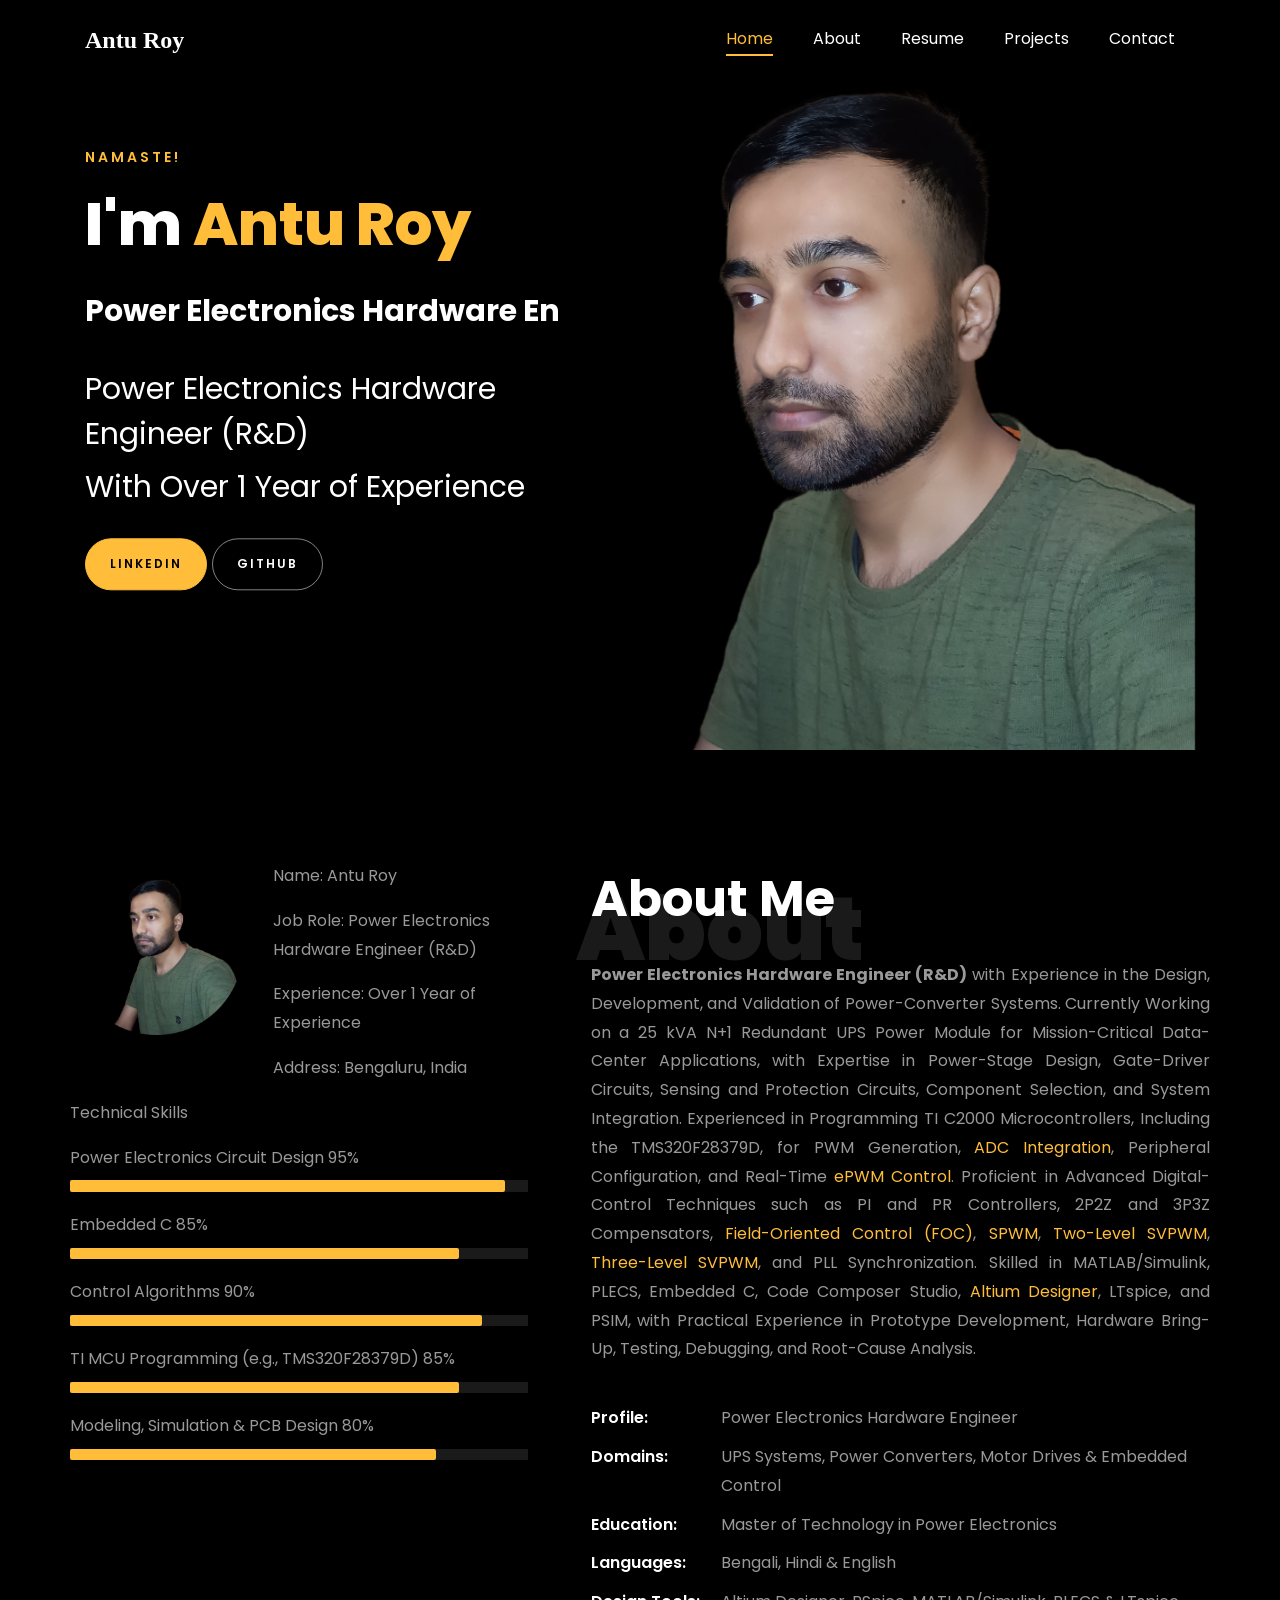
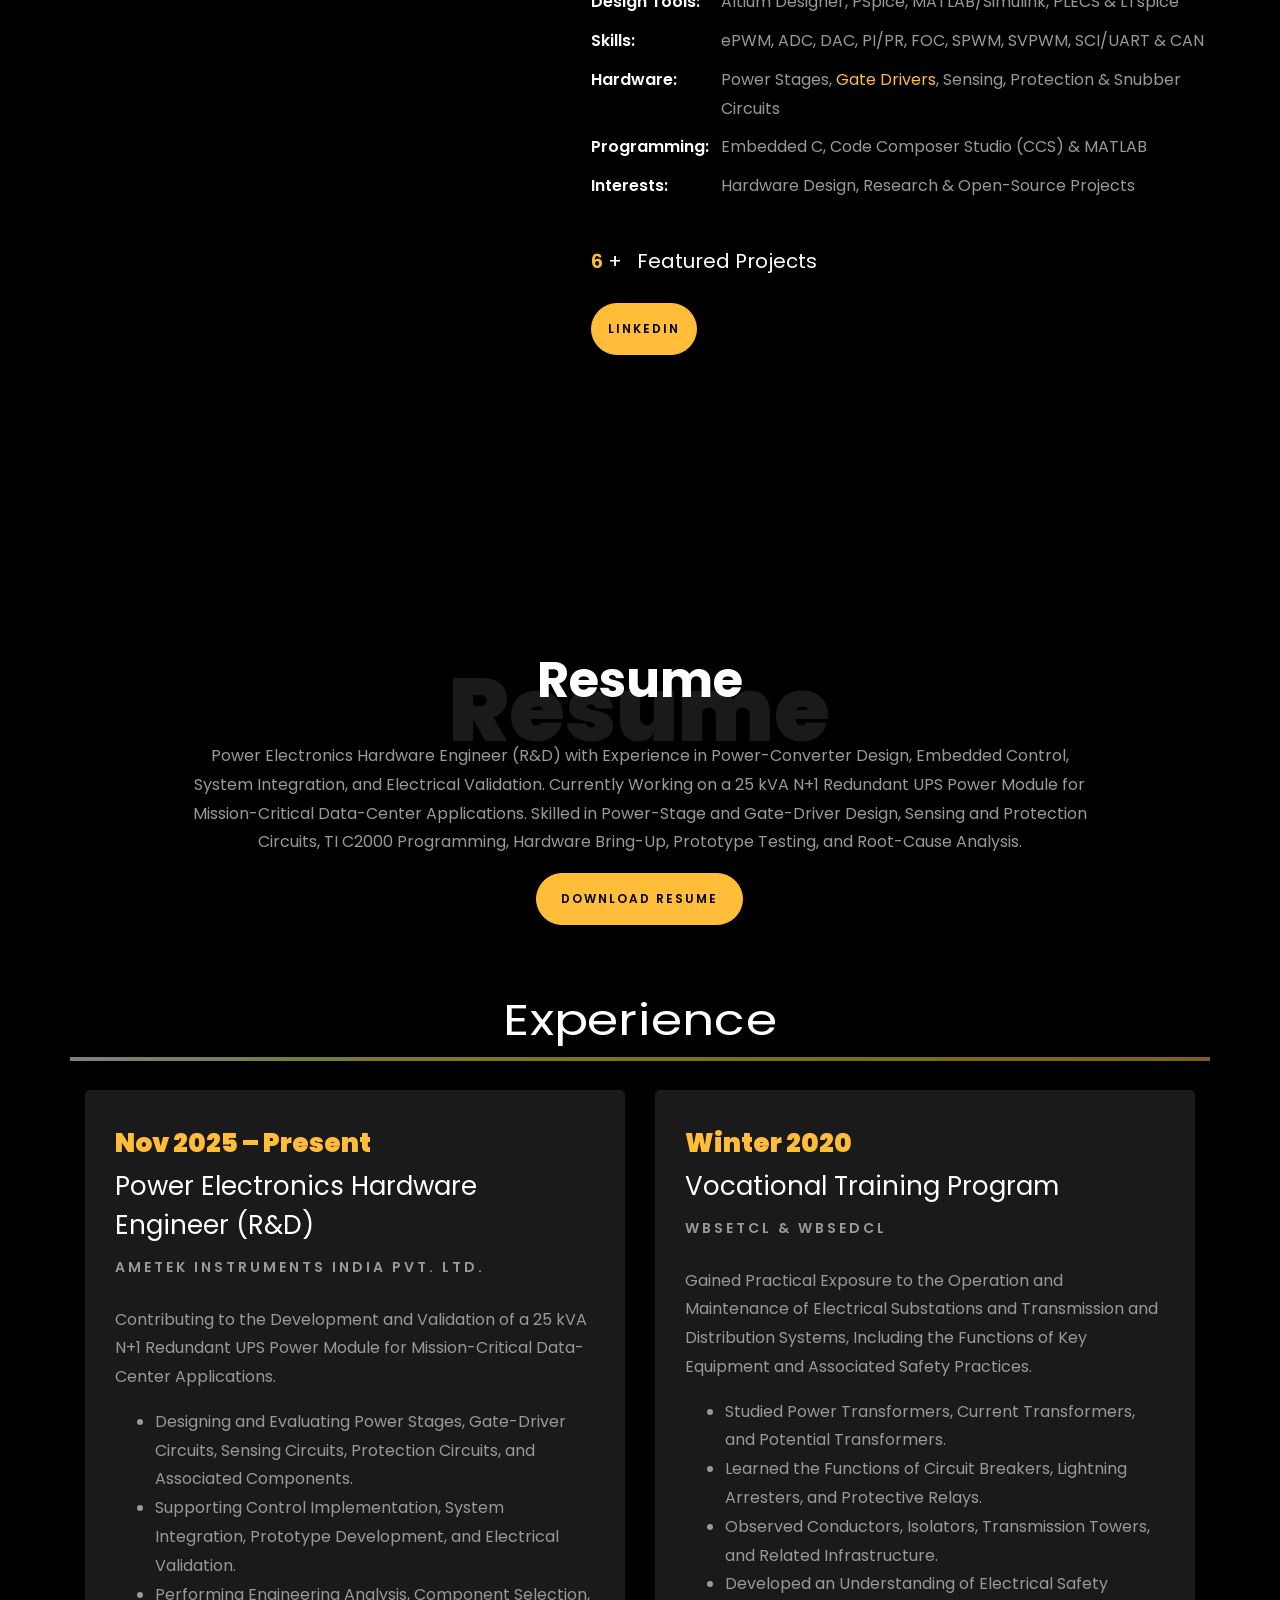
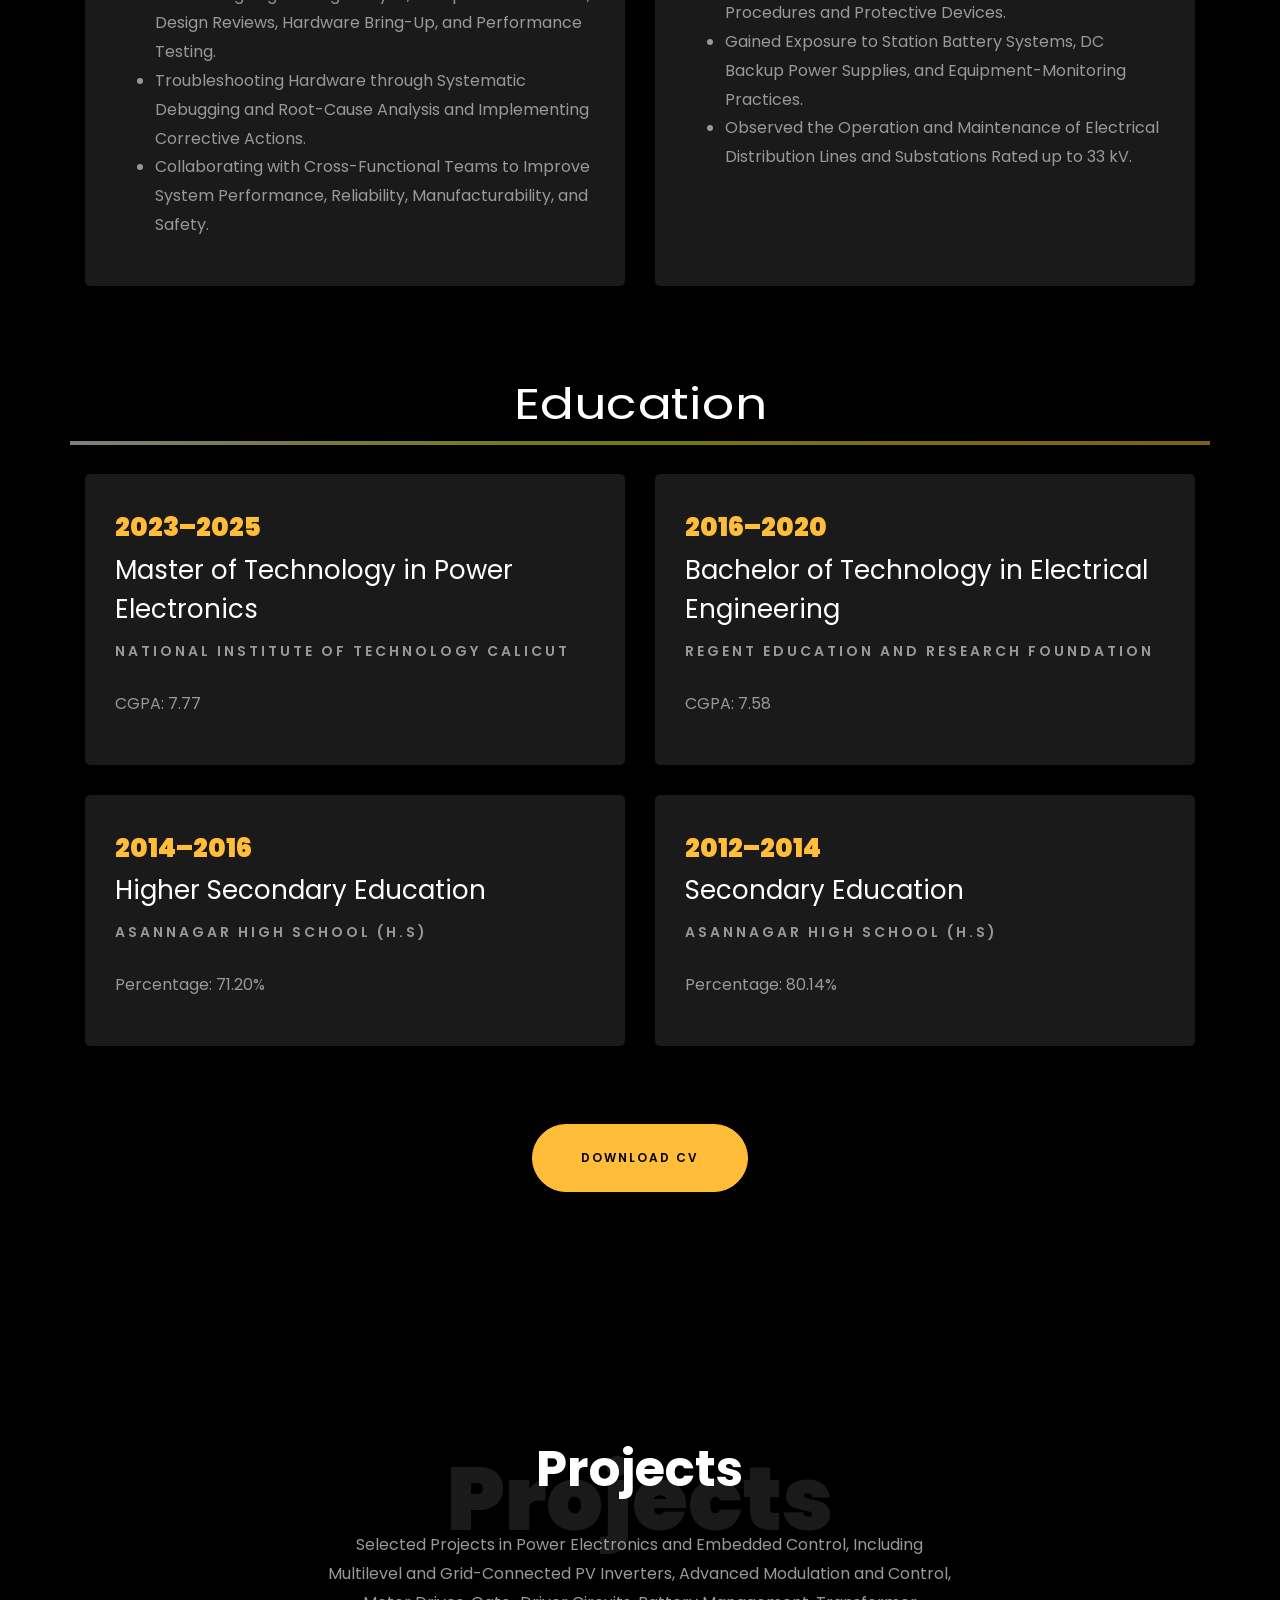
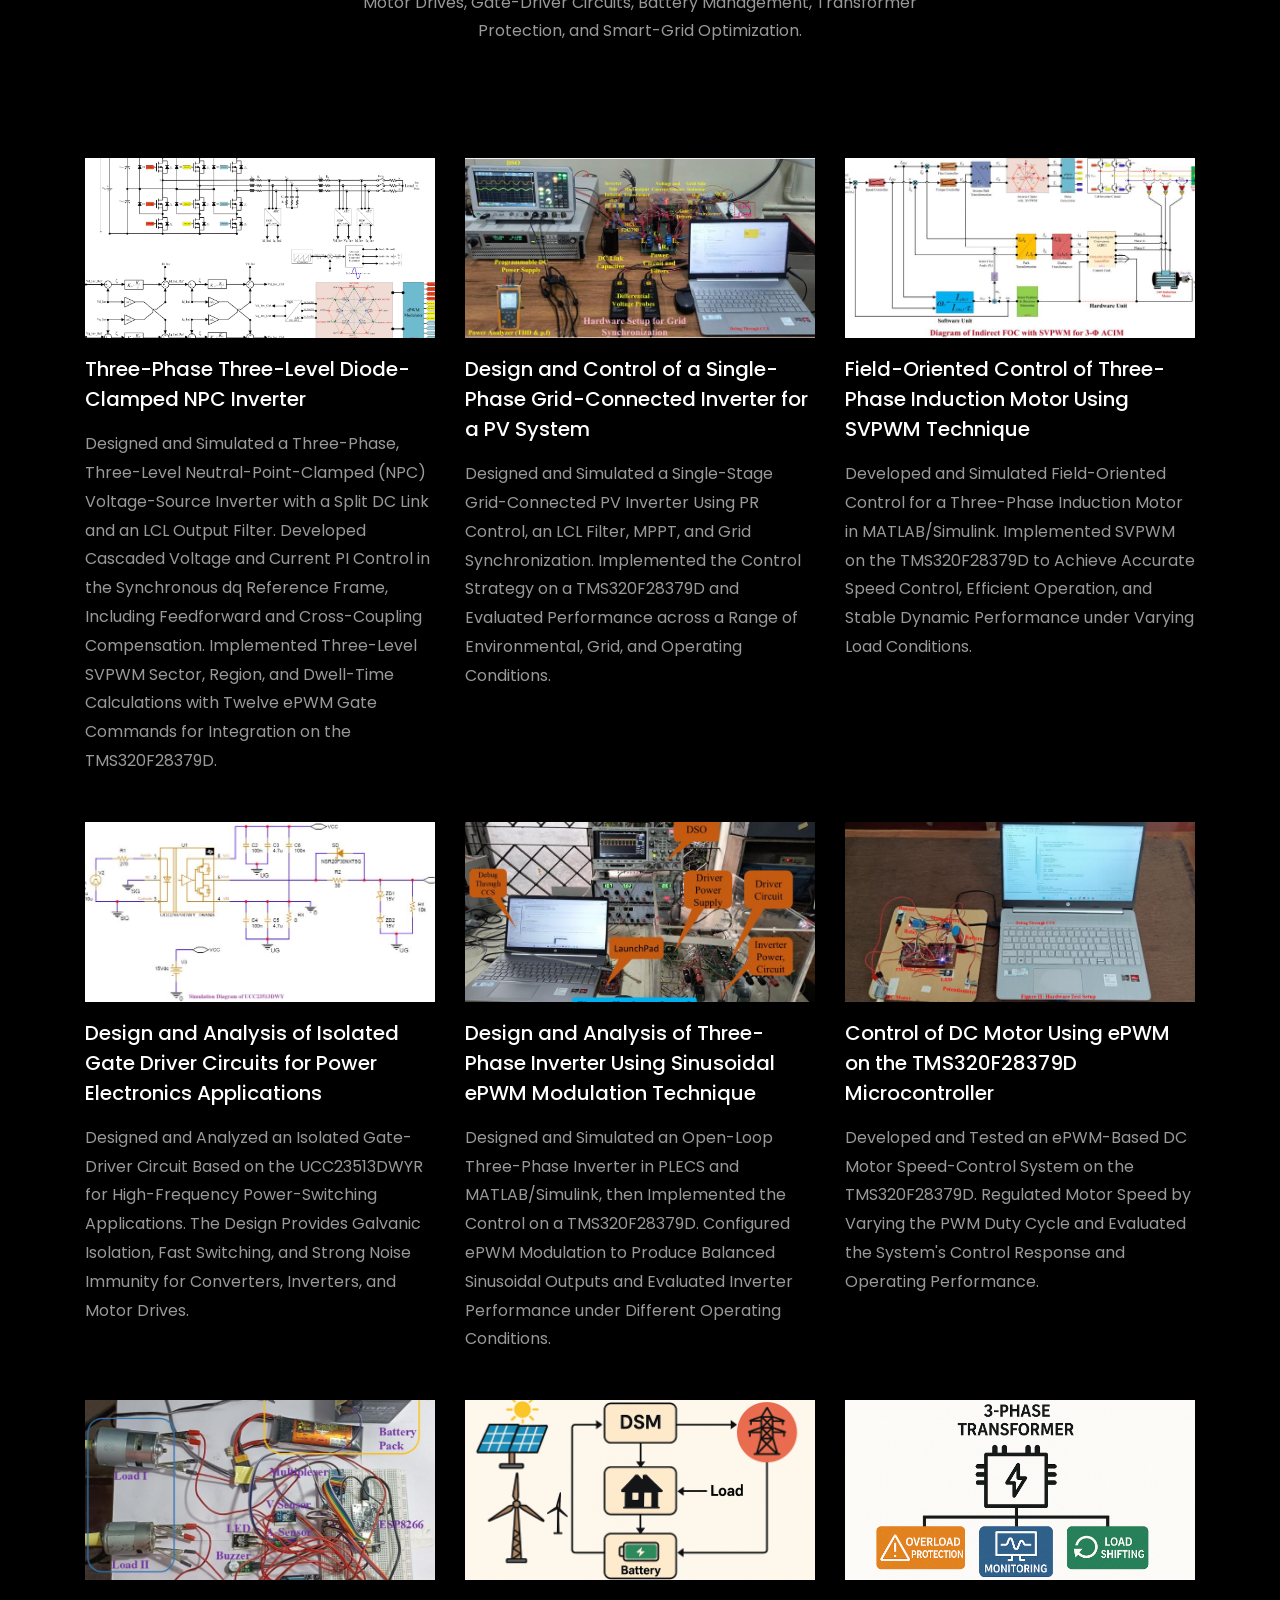
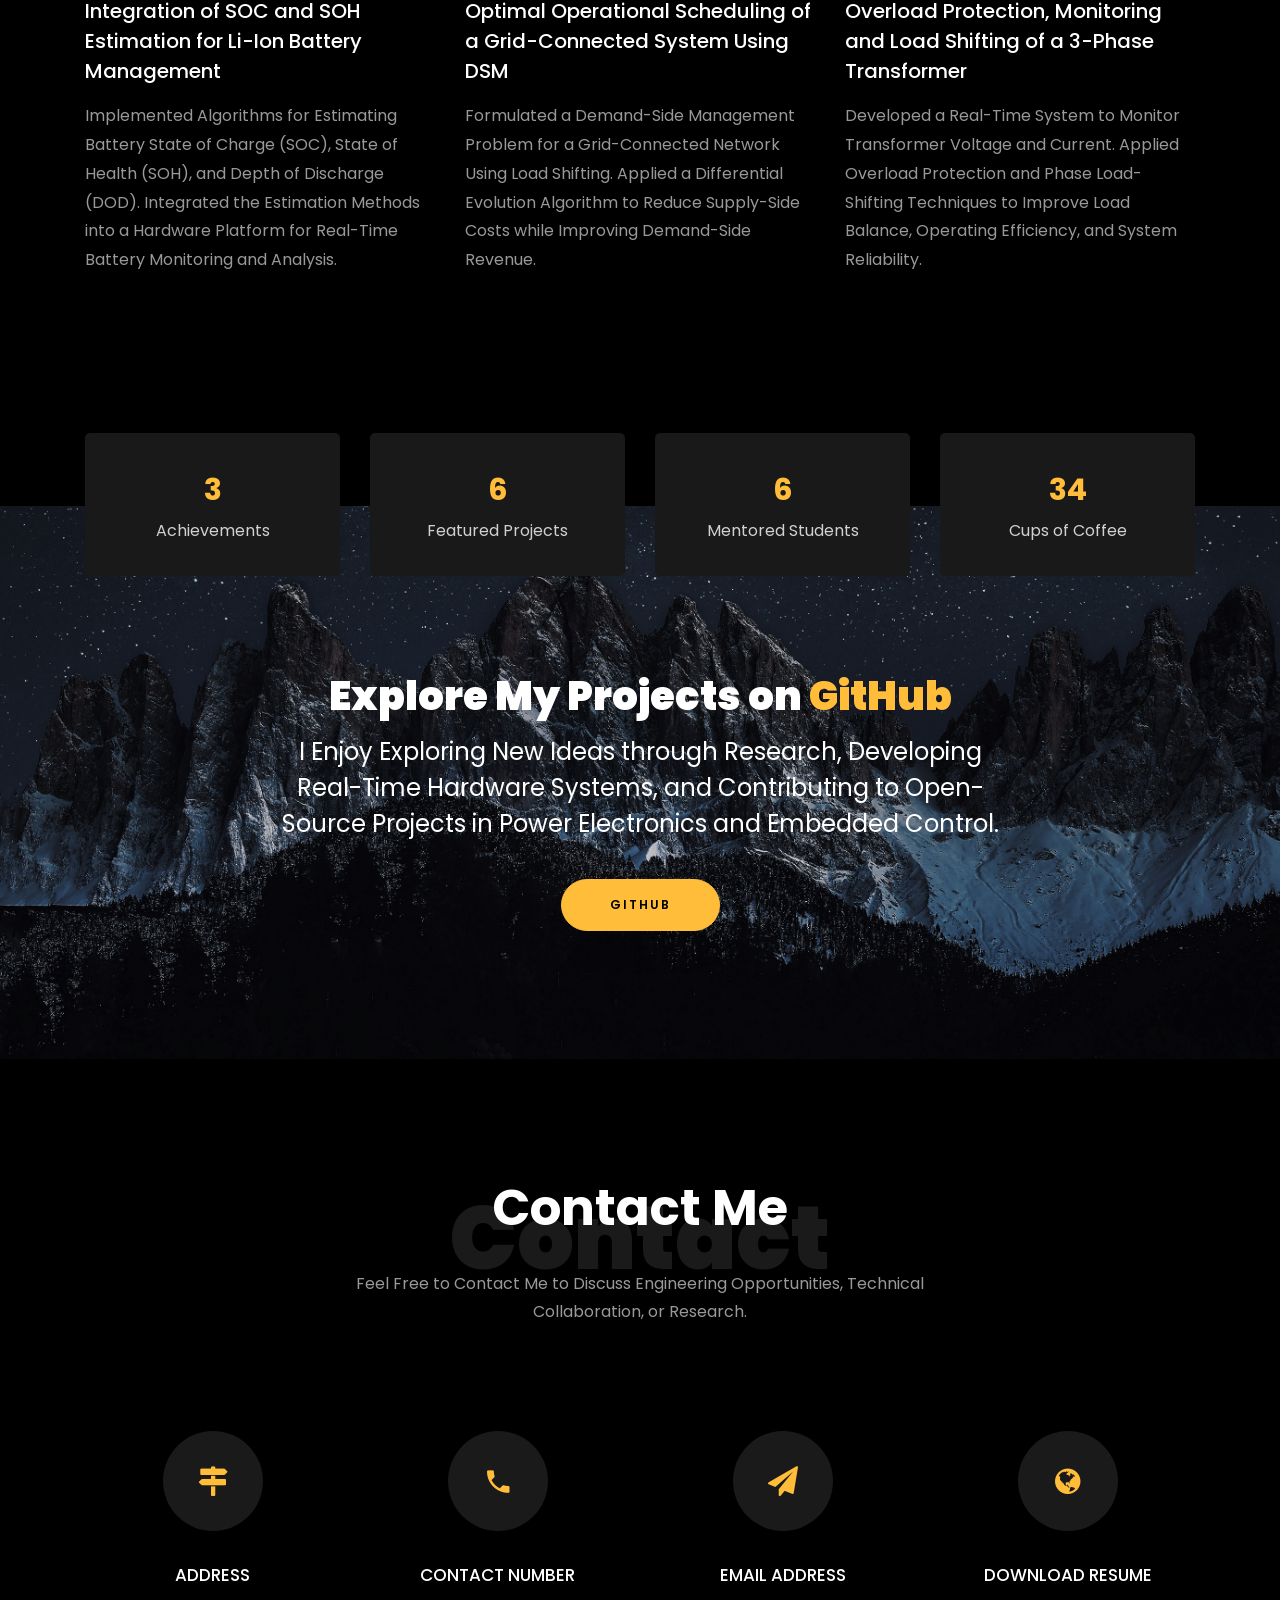
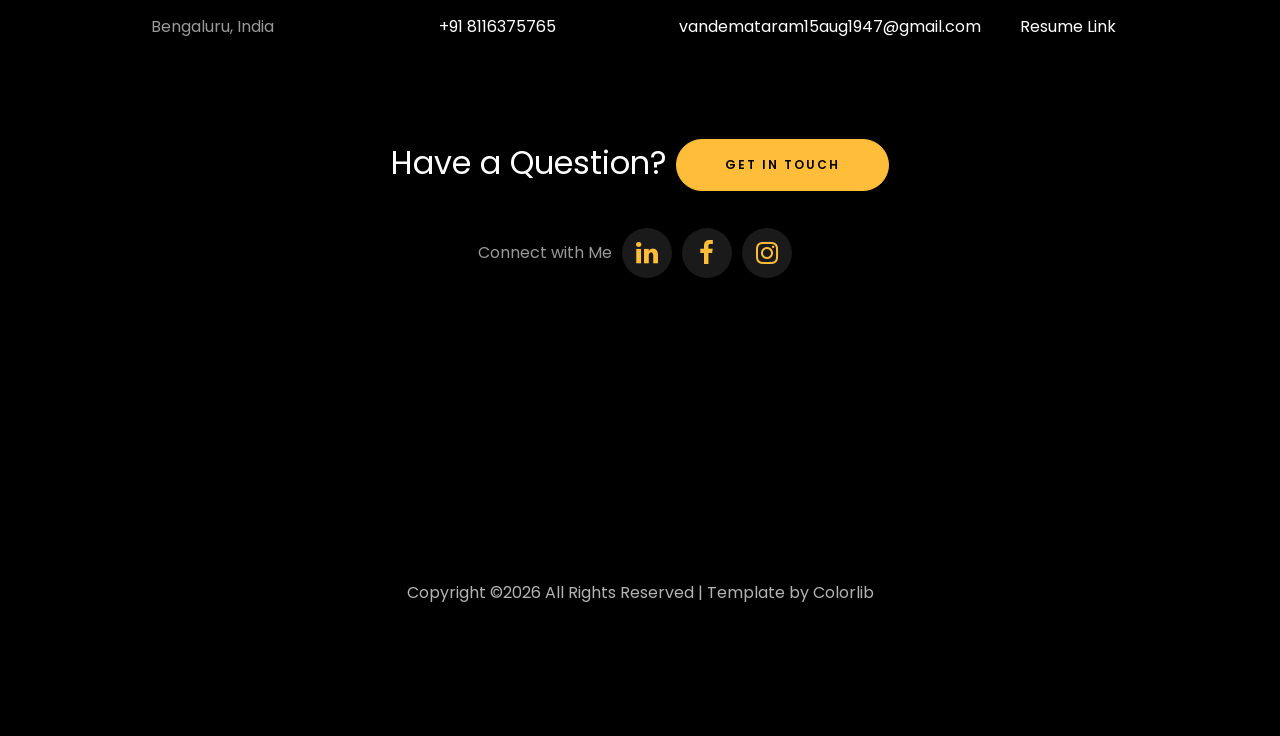
==== commit fe29871e: "Experience Updated" ====
--- a/index.html
+++ b/index.html
@@ -22,14 +22,9 @@
     <link rel="stylesheet" href="css/icomoon.css">
     <link rel="stylesheet" href="css/style.css">
 
-
-
 <style>
 
-/*======================================
-//--//-->   ABOUT
-======================================*/
-
+/* About */
 .about-mf .box-shadow-full {
   padding-top: 4rem;
   padding-bottom: 4rem;
@@ -42,7 +37,6 @@
 .about-mf .about-img img {
   margin-left: 10px;
 }
-
 
 .skill-mf .progress {
   /* background-color: #cde1f8; */
@@ -56,8 +50,7 @@
   background-color: #ffbd39;
 }
 
-
-/* Animation styles */
+/* Animation Styles */
 #typing-animation {
   position: relative;
   font-size: 30px;
@@ -97,9 +90,7 @@
   }
 }
 
-
-/* project image zoom effect */
-
+/* Project Image Zoom Effect */
 .zoom-effect {
   overflow: hidden;
   transition: transform 0.3s ease-out;
@@ -109,14 +100,12 @@
   transform: scale(1.1);
 }
 
-
 </style>
-
 
   </head>
   <body data-spy="scroll" data-target=".site-navbar-target" data-offset="300">
 	  
-	  
+    <!-- Navigation -->
     <nav class="navbar navbar-expand-lg navbar-dark ftco_navbar ftco-navbar-light site-navbar-target" id="ftco-navbar">
 	    <div class="container">
 	      <a class="navbar-brand" href="index.html">Antu Roy</a>
@@ -135,6 +124,8 @@
 	      </div>
 	    </div>
 	  </nav>
+
+	  <!-- Home Section -->
 	  <section id="home-section" class="hero">
 		  <div class="home-slider  owl-carousel">
 	       <div class="slider-item ">
@@ -149,38 +140,38 @@
 		          		<span class="subheading">Namaste!</span>
 			            <h1 class="mb-4 mt-3">I'm <span>Antu Roy</span></h1>
 
-						<!-- Element to contain animated typing -->
+						<!-- Element to Contain Animated Typing -->
 						<span id="typing-animation"></span>
 
 						<script>
 
-						// Initialize the typing animation
+						/* Initialize the Typing Animation */
 						const typingAnimationElement = document.getElementById('typing-animation');
 
-						// Create an array of typing text
+						/* Create an Array of Typing Text */
 						const typingTexts = [
 						'Power Electronics Hardware Engineer  ',
-						'Embedded Systems Developer  ',
+						'Digital Control & Firmware Developer  ',
 						'Hindi Poet   ',
 						];
 
-						// Create a function to display the typing animation for a given text
+						/* Create a Function to Display the Typing Animation for a Given Text */
 						function playTypingAnimation(text) {
-						// Loop through each character and add it to the element
+						/* Loop Through Each Character and Add It to the Element */
 						for (let i = 0; i < text.length; i++) {
 							setTimeout(() => {
 							typingAnimationElement.textContent += text[i];
-							}, i * 200); // Increase the delay to slow down the typing animation
+							}, i * 200); /* Increase the Delay to Slow Down the Typing Animation */
 						}
 
-						// Once the animation is complete, reset the text and start over
+						/* Once the Animation is Complete, Reset the Text and Start Over */
 						setTimeout(() => {
 							typingAnimationElement.textContent = '';
 							playTypingAnimation(typingTexts[(typingTexts.indexOf(text) + 1) % typingTexts.length]);
 						}, text.length * 200);
 						}
 
-						// Start the typing animation loop
+						/* Start the Typing Animation Loop */
 						playTypingAnimation(typingTexts[0]);
 
 						</script>
@@ -188,8 +179,8 @@
 						<br>
 						<br>
 			            <h2>Power Electronics Hardware Engineer (R&amp;D)</h2>
-						<!-- <h2 class="d-flex" style="margin-bottom: 0">With over 5 years of experience</h2> -->
-						<!-- <br> -->
+						<h2 class="d-flex" style="margin-bottom: 0">With Over 1 Year of Experience</h2>
+						<br>
 			            <p><a href="https://www.linkedin.com/in/vandemataram1947/" class="btn btn-primary py-3 px-4">LinkedIn</a> 
 							<a href="https://github.com/vandemataram15aug1947" class="btn btn-white btn-outline-white py-3 px-4">GitHub</a></p>
 		            </div>
@@ -200,8 +191,7 @@
 		</div>
     </section>
 
-
-
+    <!-- About Section -->
     <section class="ftco-about img ftco-section" id="about-section">
     	<div class="container">
 			<div class="row">
@@ -216,12 +206,12 @@
 										<img src="images/about-me.png" class="img-fluid rounded b-shadow-a" alt="Portrait of Antu Roy">
 									  </div>
 									</div>
-									<!-- Details next to profile image -->
+									<!-- Details Next to Profile Image -->
 									<div class="col-sm-6 col-md-7">
 									  <div class="about-info">
 										<p><span class="title-s">Name: </span> <span>Antu Roy</span></p>
-						<p><span class="title-s">Job Role: </span> <span>Power Electronics Hardware Engineer (R&amp;D)</span></p>
-										<p><span class="title-s">Experience: </span> <span>Power Electronics R&amp;D and M.Tech Research Projects</span></p>
+		                				<p><span class="title-s">Job Role: </span> <span>Power Electronics Hardware Engineer (R&amp;D)</span></p>
+										<p><span class="title-s">Experience: </span> <span>Over 1 Year of Experience</span></p>
 										<p><span class="title-s">Address: </span> <span>Bengaluru, India</span></p>
 									  </div>
 									</div>
@@ -271,7 +261,7 @@
                                 <h2 class="mb-4">About Me</h2>
 
                                 <p style="text-align: justify;">
-                                <strong>Power Electronics Hardware Engineer (R&amp;D)</strong> with Experience in the Design, Development, and Validation of Power-Converter Systems. Currently Working on a 25 kVA N+1 Redundant UPS Power Module for Mission-Critical Data-Center Applications, with Expertise in Power-Stage Design, Gate-Driver Circuits, Sensing and Protection Circuits, Component Selection, and System Integration. Experienced in Programming TI C2000 Microcontrollers, Including the TMS320F28379D, for PWM Generation, <a href="https://github.com/vandemataram15aug1947/8_Temperature_Sensor_ADC_Register_Base/tree/8_Temperature_Sensor_ADC_Register_Base" target="_blank">ADC Integration</a>, Peripheral Configuration, and Real-Time <a href="https://github.com/vandemataram15aug1947/Code_for_Lab_of_DCPEC/tree/Code_for_Lab_of_DCPEC" target="_blank">ePWM Control</a>. Proficient in Advanced Digital-Control Techniques such as PI and PR Controllers, 2P2Z and 3P3Z Compensators, <a href="https://github.com/vandemataram15aug1947/Indirect_Sensor_Based_FOC_of_Three_Phase_ACIM_Using_SVPWM" target="_blank">Field-Oriented Control (FOC)</a>, <a href="https://github.com/vandemataram15aug1947/Single_Phase_Inverter_by_YouT/tree/Single_Phase_Inverter_by_YouT" target="_blank">SPWM</a>, Two-Level and <a href="https://github.com/vandemataram15aug1947/SVPWM_Implementation_for_Three_Phase_Two_Level_Inverter" target="_blank">Three-Level SVPWM</a>, and PLL Synchronization. Skilled in MATLAB/Simulink, PLECS, Embedded C, Code Composer Studio, <a href="https://github.com/vandemataram15aug1947/Gate_Driver_Circuit_Design_by_Altium/tree/Gate_Driver_Circuit_Design_by_Altium" target="_blank">Altium Designer</a>, LTspice, and PSIM, with Practical Experience in Prototype Development, Hardware Bring-Up, Testing, Debugging, and Root-Cause Analysis.
+                                <strong>Power Electronics Hardware Engineer (R&amp;D)</strong> with Experience in the Design, Development, and Validation of Power-Converter Systems. Currently Working on a 25 kVA N+1 Redundant UPS Power Module for Mission-Critical Data-Center Applications, with Expertise in Power-Stage Design, Gate-Driver Circuits, Sensing and Protection Circuits, Component Selection, and System Integration. Experienced in Programming TI C2000 Microcontrollers, Including the TMS320F28379D, for PWM Generation, <a href="https://github.com/vandemataram15aug1947/8_Temperature_Sensor_ADC_Register_Base/tree/8_Temperature_Sensor_ADC_Register_Base" target="_blank">ADC Integration</a>, Peripheral Configuration, and Real-Time <a href="https://github.com/vandemataram15aug1947/Code_for_Lab_of_DCPEC/tree/Code_for_Lab_of_DCPEC" target="_blank">ePWM Control</a>. Proficient in Advanced Digital-Control Techniques such as PI and PR Controllers, 2P2Z and 3P3Z Compensators, <a href="https://github.com/vandemataram15aug1947/Indirect_Sensor_Based_FOC_of_Three_Phase_ACIM_Using_SVPWM" target="_blank">Field-Oriented Control (FOC)</a>, <a href="https://github.com/vandemataram15aug1947/Single_Phase_Inverter_by_YouT/tree/Single_Phase_Inverter_by_YouT" target="_blank">SPWM</a>, <a href="https://github.com/vandemataram15aug1947/SVPWM_Implementation_for_Three_Phase_Two_Level_Inverter" target="_blank">Two-Level SVPWM</a>, <a href="https://github.com/vandemataram15aug1947/Three-Phase-Three-Level-Diode-Clamped-NPC-Inverter" target="_blank">Three-Level SVPWM</a>, and PLL Synchronization. Skilled in MATLAB/Simulink, PLECS, Embedded C, Code Composer Studio, <a href="https://github.com/vandemataram15aug1947/Gate_Driver_Circuit_Design_by_Altium/tree/Gate_Driver_Circuit_Design_by_Altium" target="_blank">Altium Designer</a>, LTspice, and PSIM, with Practical Experience in Prototype Development, Hardware Bring-Up, Testing, Debugging, and Root-Cause Analysis.
                                 </p>
 
 								<ul class="about-info mt-4 px-md-0 px-2">
@@ -289,7 +279,6 @@
 							</div>
 						</div>
 
-
 						<div class="counter-wrap ftco-animate d-flex mt-md-3">
 							<div class="text">
 								<p class="mb-4">
@@ -305,9 +294,7 @@
 		</div>
     </section>
 
-
-
-	
+    <!-- Resume Section -->
     <section class="ftco-section" id="resume-section">
     	<div class="container">
     		<div class="row justify-content-center pb-5">
@@ -318,9 +305,6 @@
 			<p><a href="Resume/ANTU_ROY_8116375765.pdf" class="btn btn-primary py-3 px-4" target="_blank" download>Download Resume</a></p>
           </div>
         </div>
-
-
-		
 
 		<div class="row">
 			<h1 class="big-4">Experience</h1>
@@ -420,8 +404,7 @@
     	</div>
     </section>
 
-   
-
+    <!-- Project Section -->
     <section class="ftco-section" id="project-section">
       <div class="container">
         <div class="row justify-content-center mb-5 pb-5">
@@ -434,11 +417,11 @@
         <div class="row d-flex">
           <div class="col-md-4 d-flex ftco-animate">
           	<div class="blog-entry justify-content-end">
-              <a href="https://github.com/vandemataram15aug1947/Three-Phase-Three-Level-Diode-Clamped-NPC-Inverter" class="block-20 zoom-effect" style="background-image: url('images/Project_1_NPC_Inverter.jpg');">
+              <a href="https://github.com/vandemataram15aug1947/Three-Phase-Three-Level-Diode-Clamped-NPC-Inverter" target="_blank" rel="noopener noreferrer" class="block-20 zoom-effect" style="background-image: url('images/Project_1_NPC_Inverter.jpg');">
               </a>
               <div class="text mt-3 float-right d-block">
 
-                <h3 class="heading"><a href="https://github.com/vandemataram15aug1947/Three-Phase-Three-Level-Diode-Clamped-NPC-Inverter">Three-Phase Three-Level Diode-Clamped NPC Inverter</a></h3>
+                <h3 class="heading"><a href="https://github.com/vandemataram15aug1947/Three-Phase-Three-Level-Diode-Clamped-NPC-Inverter" target="_blank" rel="noopener noreferrer">Three-Phase Three-Level Diode-Clamped NPC Inverter</a></h3>
                 <p>Designed and Simulated a Three-Phase, Three-Level Neutral-Point-Clamped (NPC) Voltage-Source Inverter with a Split DC Link and an LCL Output Filter. Developed Cascaded Voltage and Current PI Control in the Synchronous dq Reference Frame, Including Feedforward and Cross-Coupling Compensation. Implemented Three-Level SVPWM Sector, Region, and Dwell-Time Calculations with Twelve ePWM Gate Commands for Integration on the TMS320F28379D.</p>
               </div>
             </div>
@@ -500,7 +483,6 @@
               </div>
             </div>
           </div>
-
 
 		  <div class="col-md-4 d-flex ftco-animate">
           	<div class="blog-entry">
@@ -539,6 +521,7 @@
 	  </div>
     </section>
 
+	<!-- Project Counter Section -->
 	<section class="ftco-section ftco-no-pt ftco-no-pb ftco-counter img" id="section-counter">
       <div class="container">
 		<div class="row d-md-flex align-items-center">
@@ -592,8 +575,7 @@
 		</div>
 	</section>
 
-
-
+    <!-- Contact Section -->
     <section class="ftco-section contact-section" id="contact-section">
       <div class="container">
       	<div class="row justify-content-center mb-5 pb-3">
@@ -642,7 +624,6 @@
 	          </div>
           </div>
 		  
-
 		  <div class="container">
 			<br>
 			<br>
@@ -651,7 +632,6 @@
 					<h2>Have a <span>Question?</span> <a href="https://docs.google.com/forms/d/e/1FAIpQLSeVUotlZF4oNrr71OMmyVBFVx7NkwMdbTXblMCia9pbyG9wPg/viewform?usp=preview" class="btn btn-primary py-3 px-5">Get in Touch</a></h2>
 				</div>
 			</div>
-
 
 				<br>
 					<ul class="ftco-footer-social list-unstyled d-flex justify-content-center align-items-center mb-0">
@@ -664,27 +644,23 @@
 		   </div>
    </div>
  </section>
-
-
- 
 	
+    <!-- Footer -->
     <footer class="ftco-footer ftco-section">
 		<div class="container">
 		  <div class="row">
 			<div class="col-md-12 text-center">
   
-			  <p><!-- Link back to Colorlib can't be removed. Template is licensed under CC BY 3.0. -->
+			  <p><!-- Link Back to Colorlib Cannot Be Removed. Template Is Licensed Under CC BY 3.0 -->
 	Copyright &copy;<script>document.write(new Date().getFullYear());</script> All Rights Reserved | Template by <a href="https://colorlib.com" target="_blank">Colorlib</a>
-	<!-- Link back to Colorlib can't be removed. Template is licensed under CC BY 3.0. --></p>
+	<!-- Link Back to Colorlib Cannot Be Removed. Template Is Licensed Under CC BY 3.0 --></p>
 			</div>
 		  </div>
 		</div>
 	  </footer>
 
-
-  <!-- loader -->
+  <!-- Loader -->
   <div id="ftco-loader" class="show fullscreen"><svg class="circular" width="48px" height="48px"><circle class="path-bg" cx="24" cy="24" r="22" fill="none" stroke-width="4" stroke="#eeeeee"/><circle class="path" cx="24" cy="24" r="22" fill="none" stroke-width="4" stroke-miterlimit="10" stroke="#F96D00"/></svg></div>
-
 
   <script src="js/jquery.min.js"></script>
   <script src="js/jquery-migrate-3.0.1.min.js"></script>
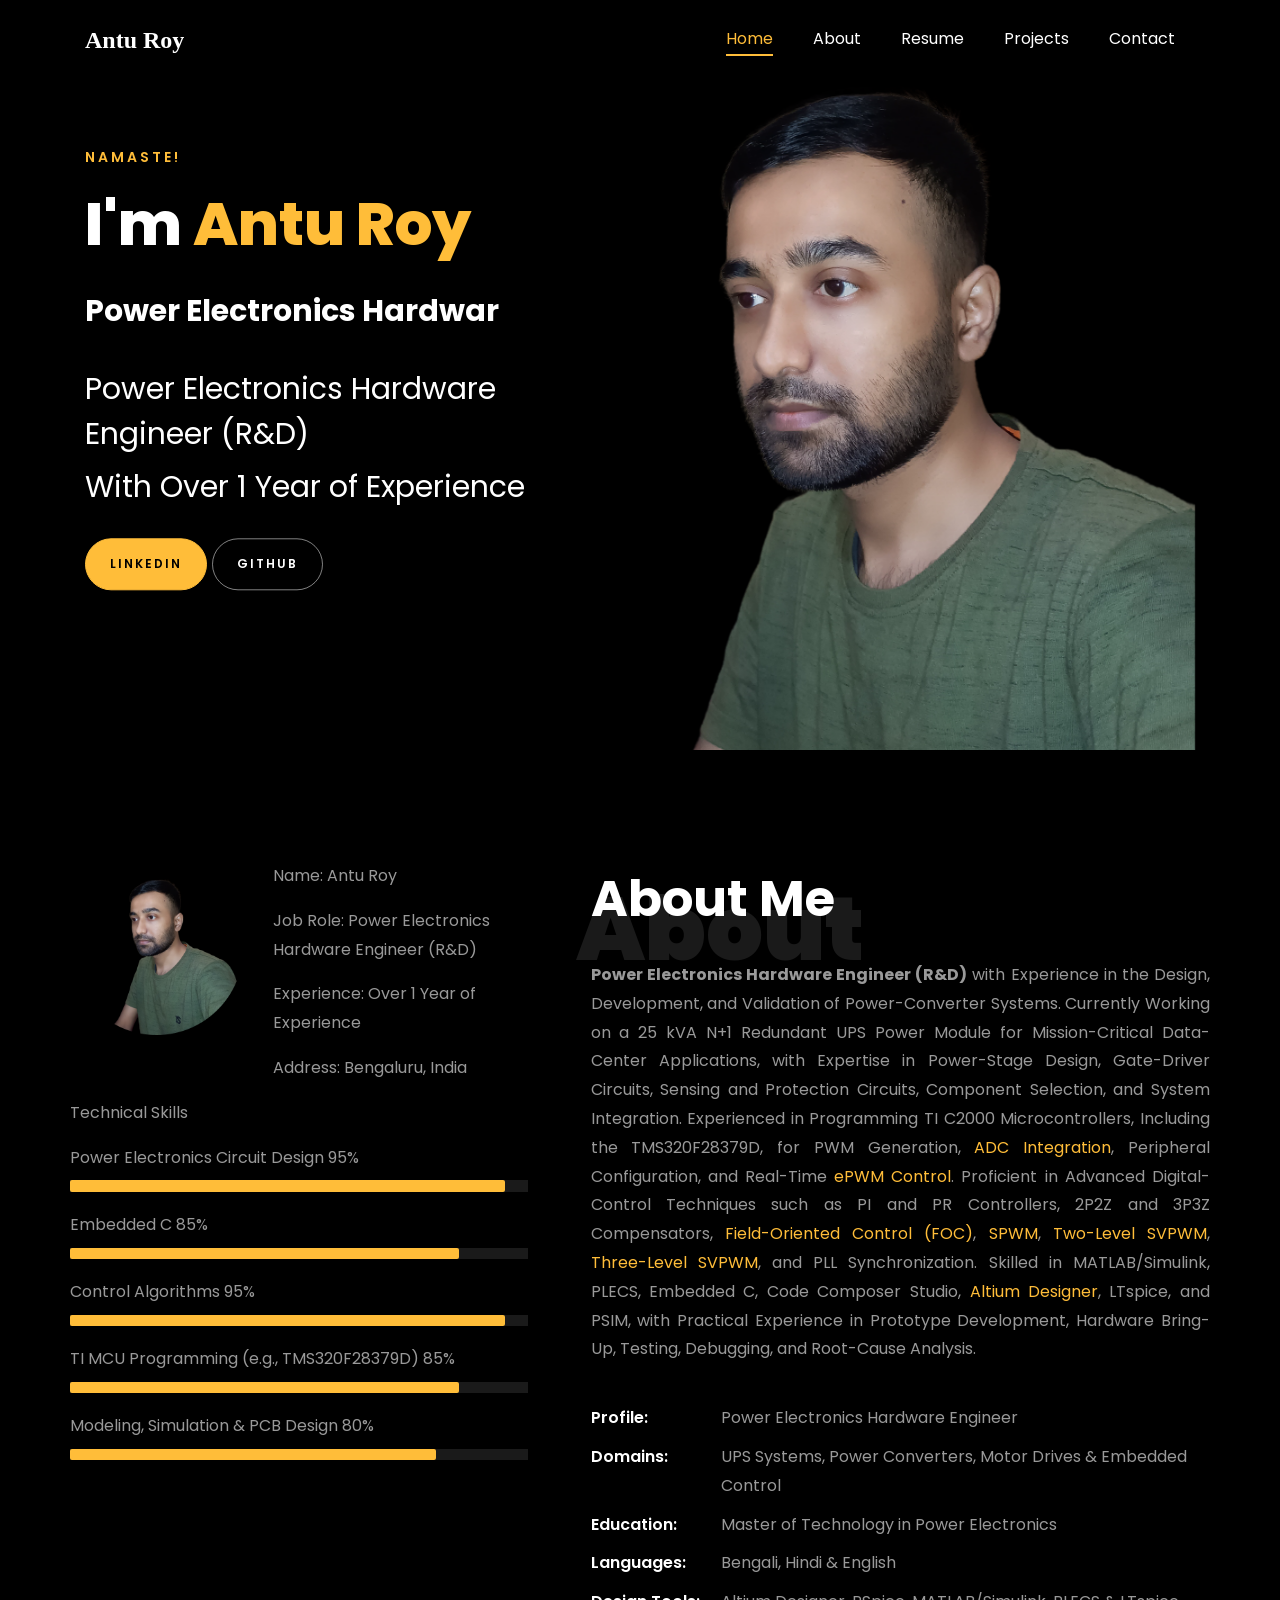
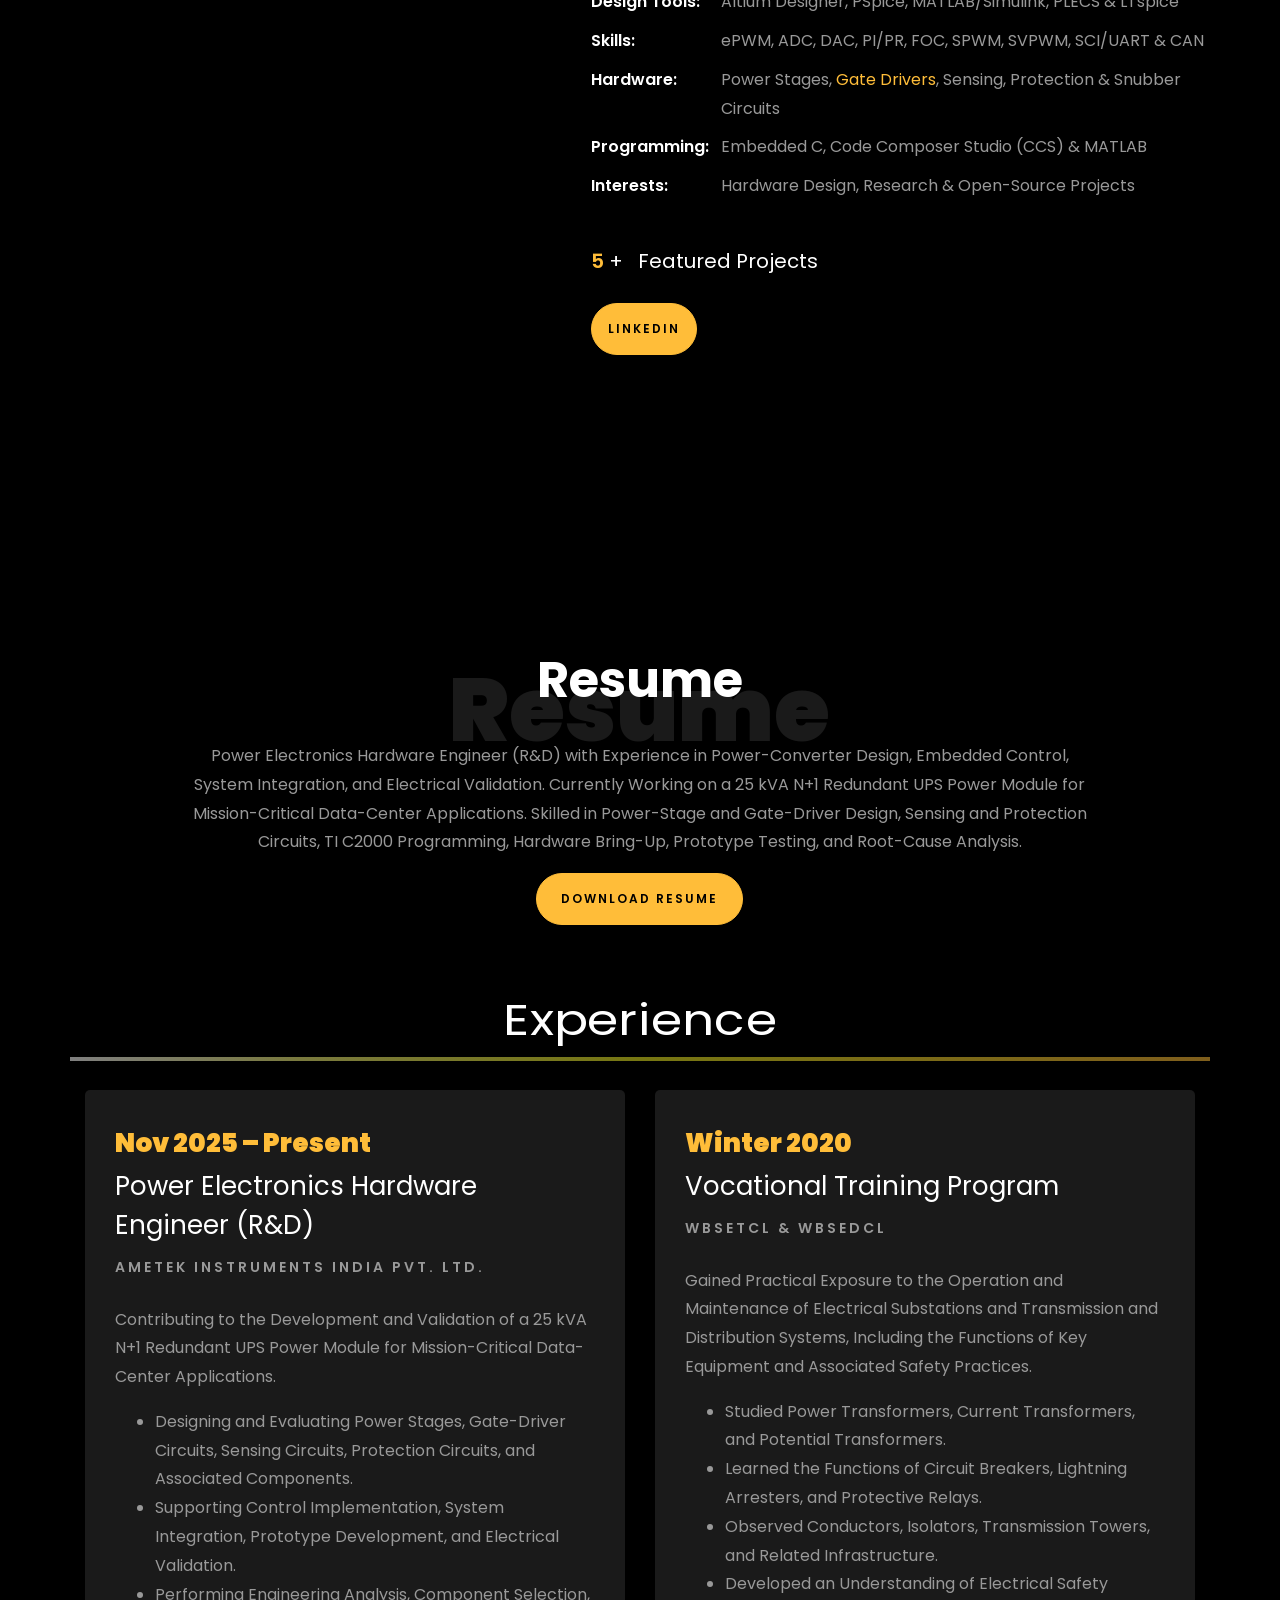
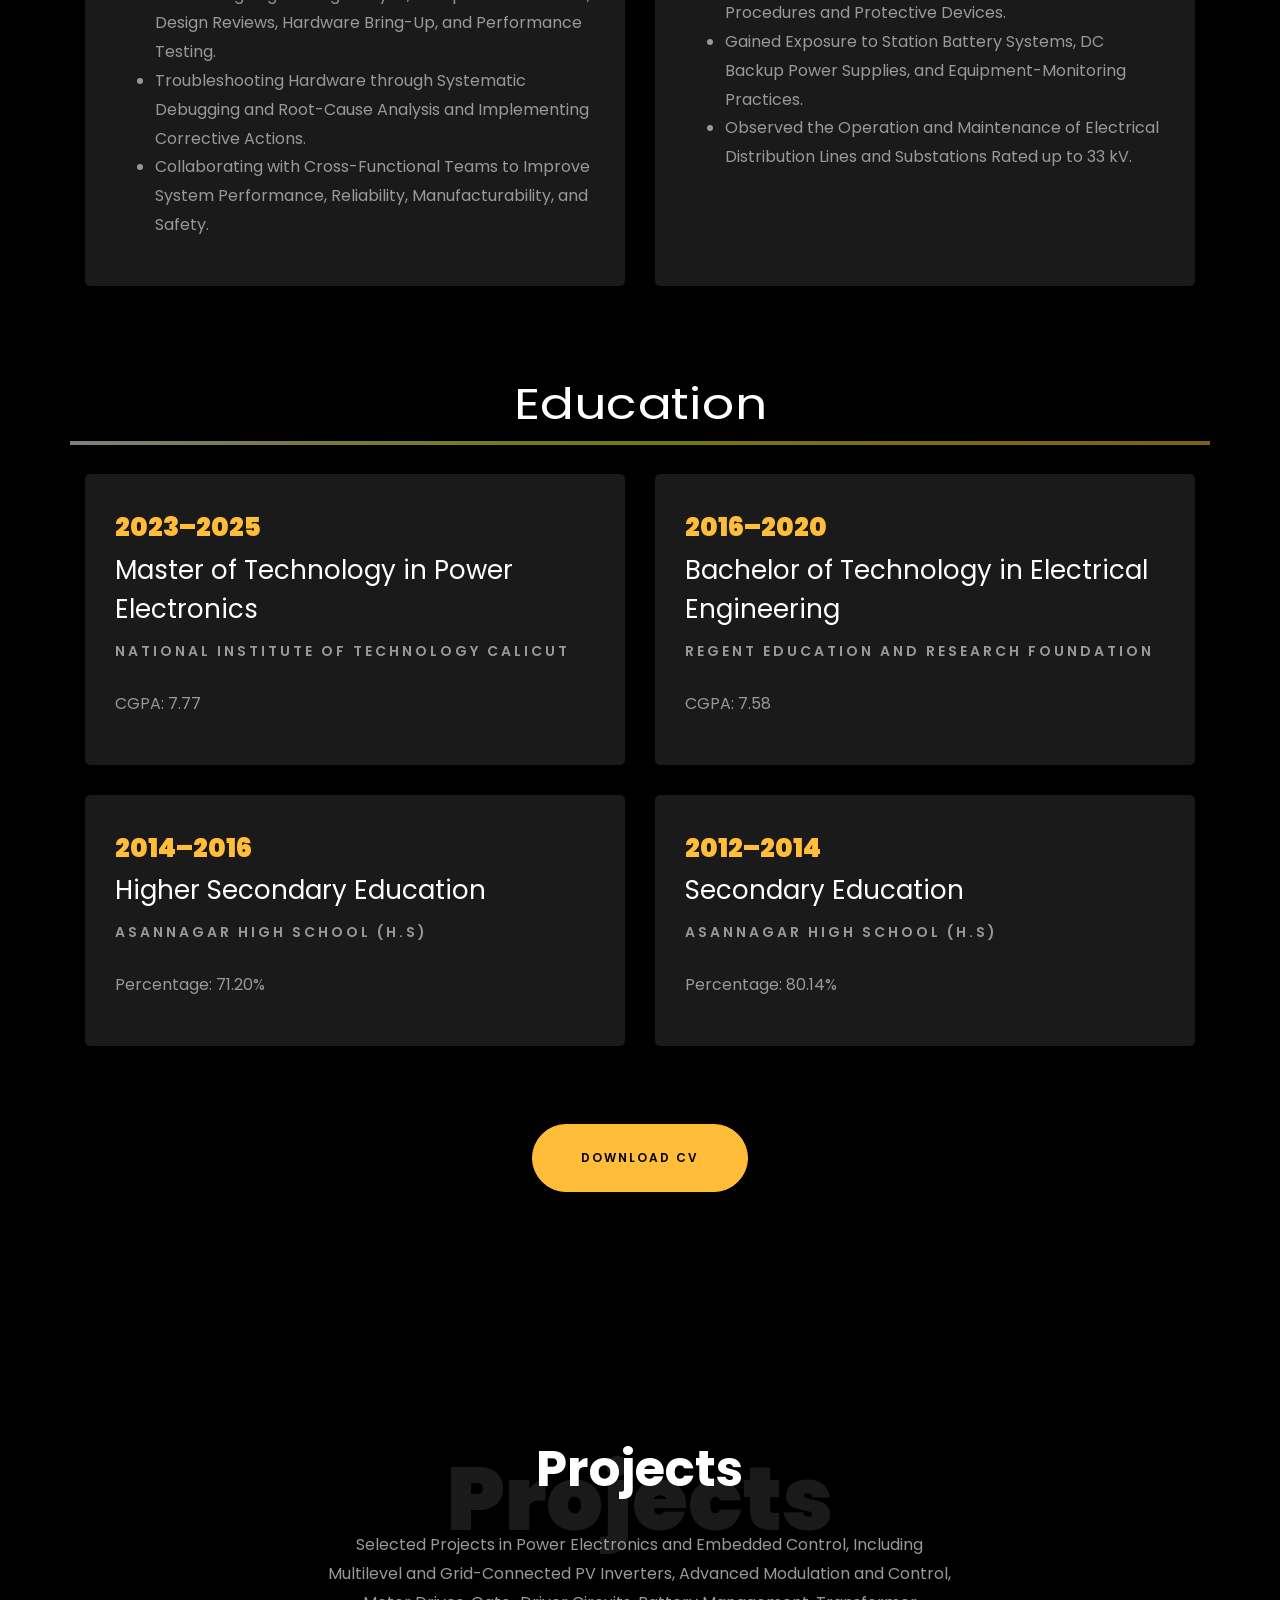
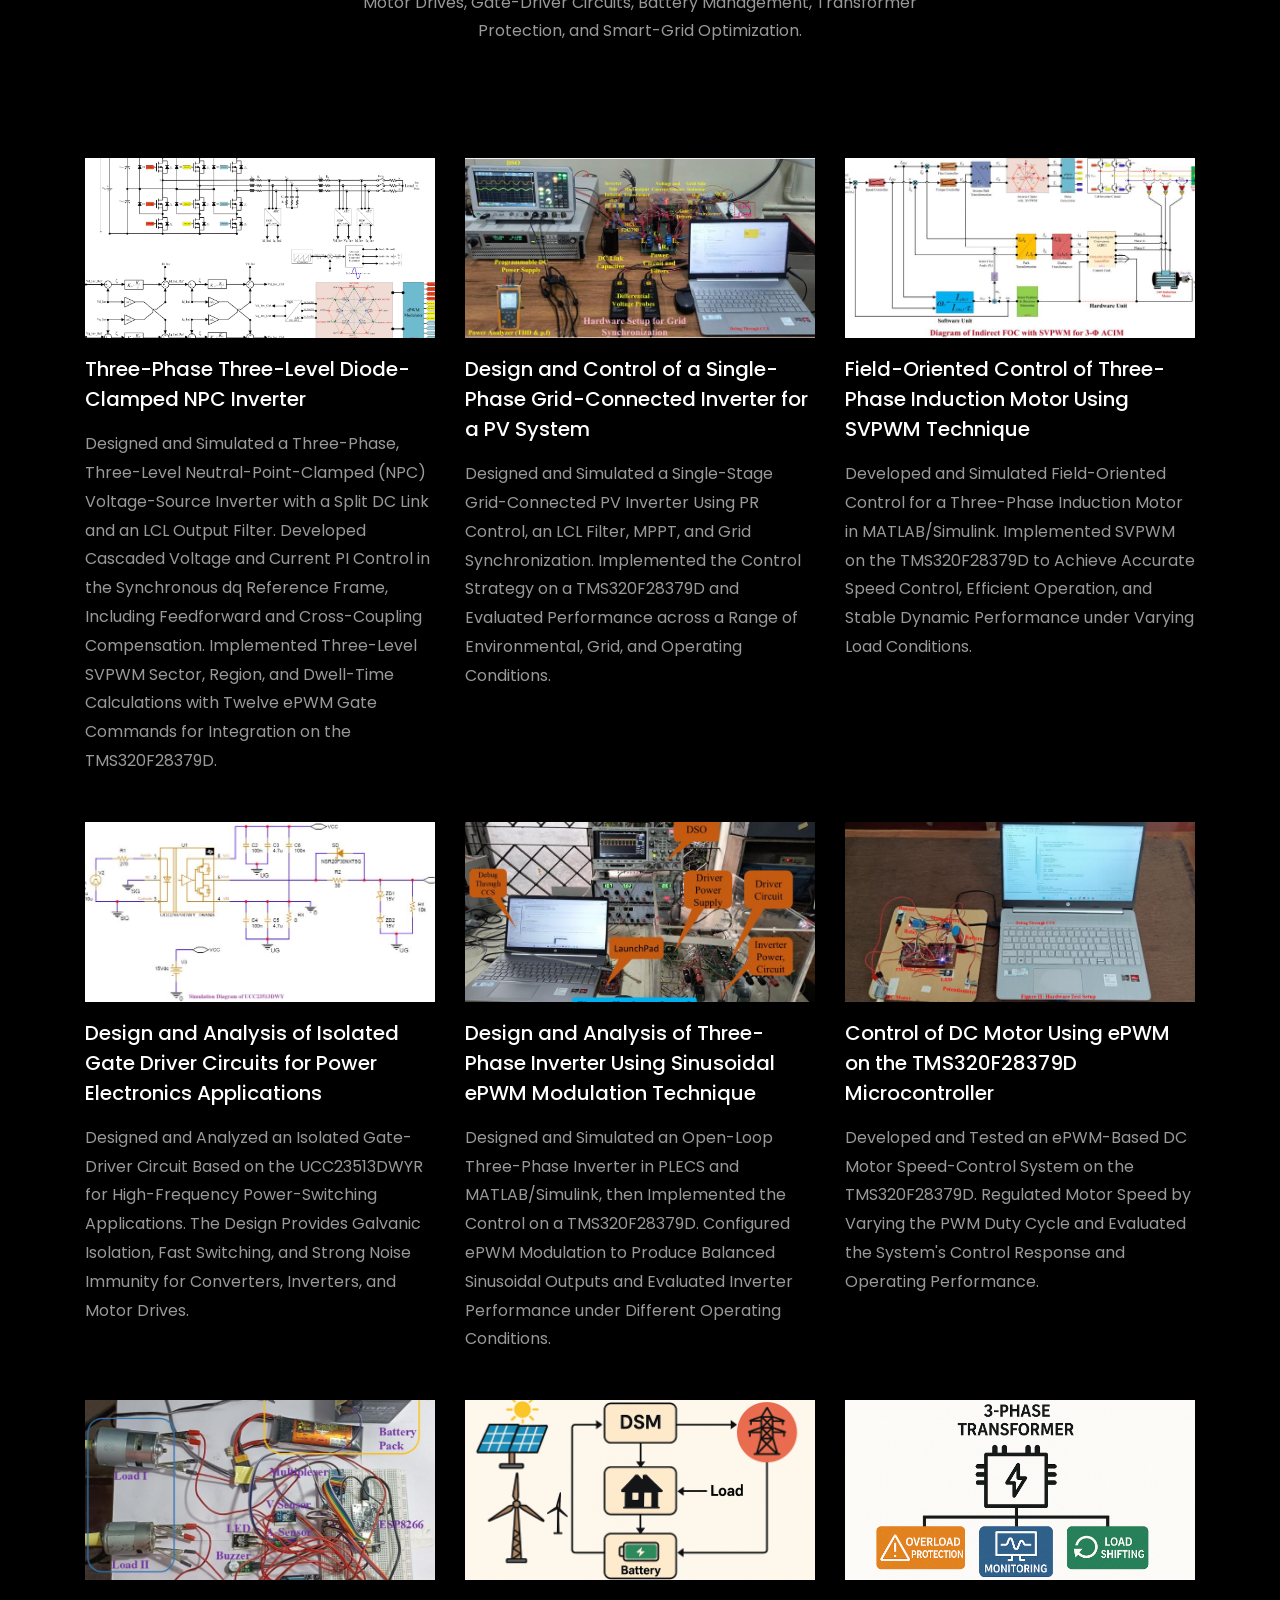
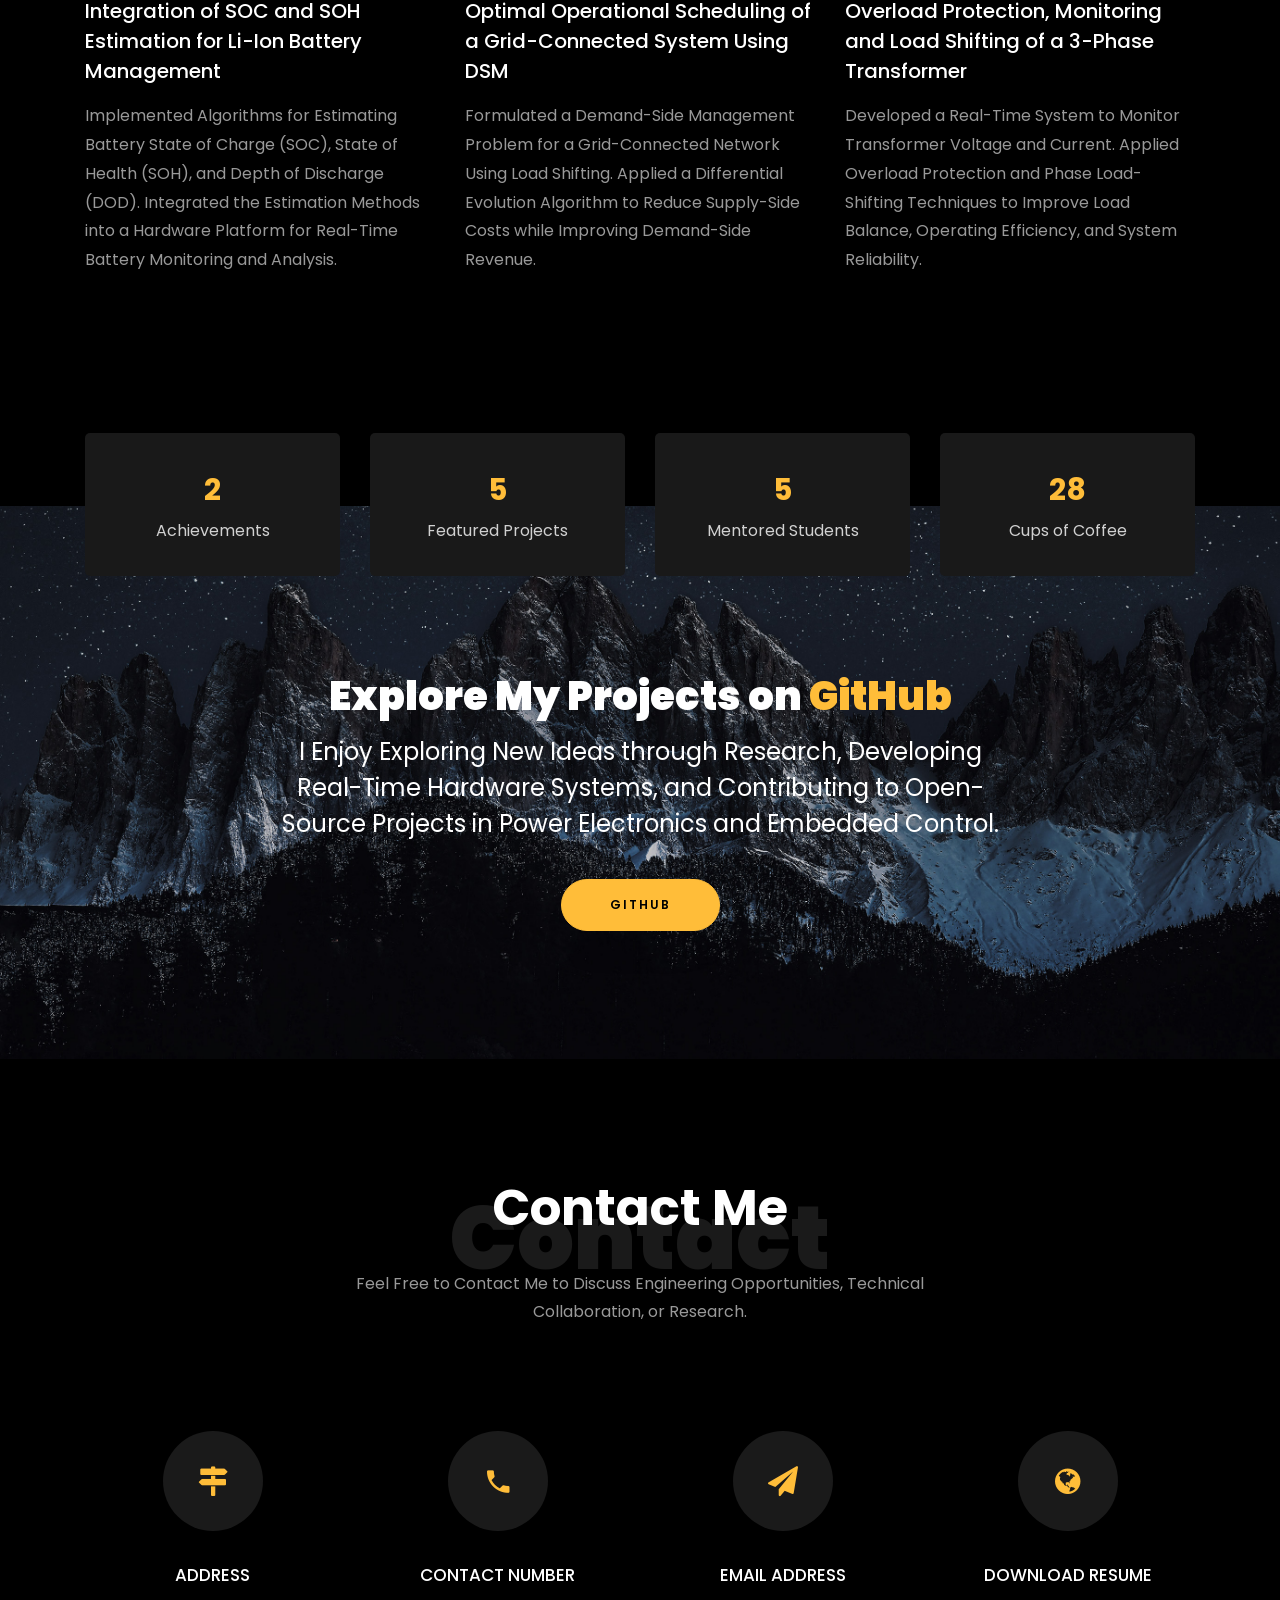
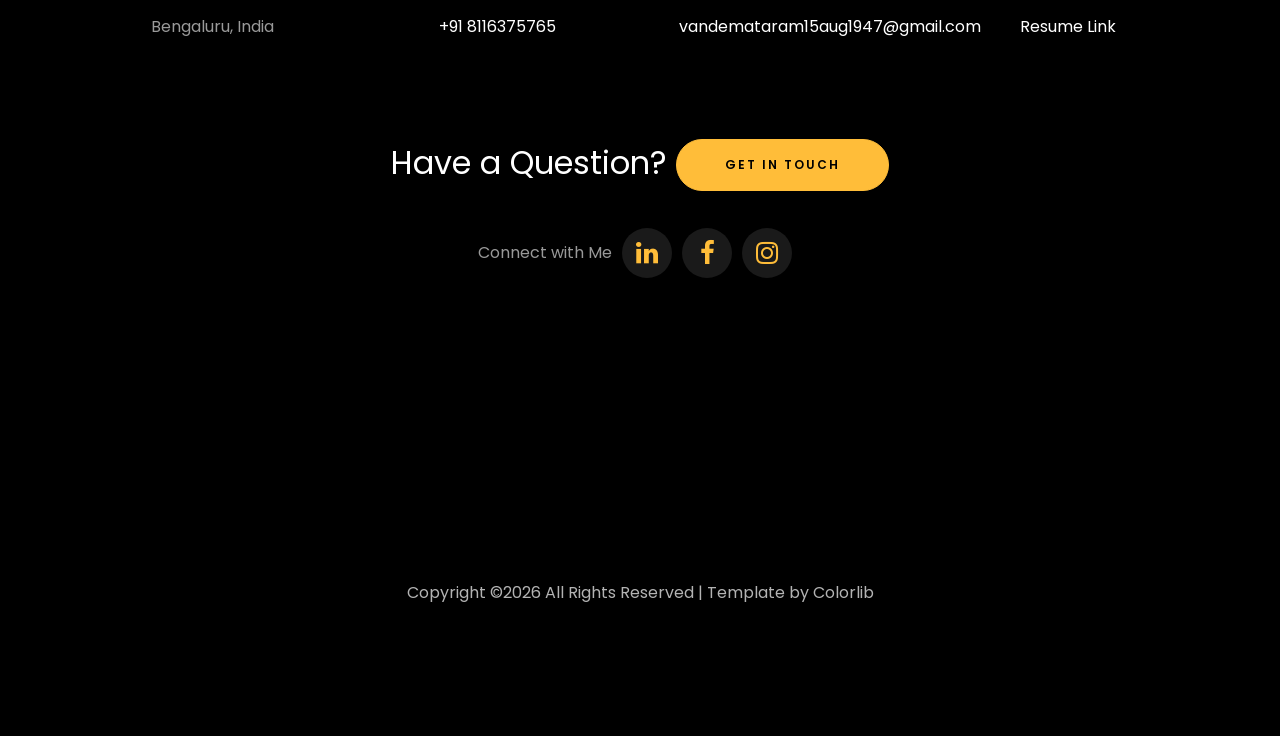
==== commit 958cab8b: "Digital Algorithm % Updated" ====
--- a/index.html
+++ b/index.html
@@ -231,9 +231,9 @@
 											aria-valuemax="100"></div>
 									</div>
 									
-									<span>Control Algorithms</span> <span class="pull-right">90%</span>
+									<span>Control Algorithms</span> <span class="pull-right">95%</span>
 									<div class="progress">
-										<div class="progress-bar" role="progressbar" style="width: 90%" aria-valuenow="90" aria-valuemin="0"
+										<div class="progress-bar" role="progressbar" style="width: 95%" aria-valuenow="95" aria-valuemin="0"
 											aria-valuemax="100"></div>
 									</div>
 									
